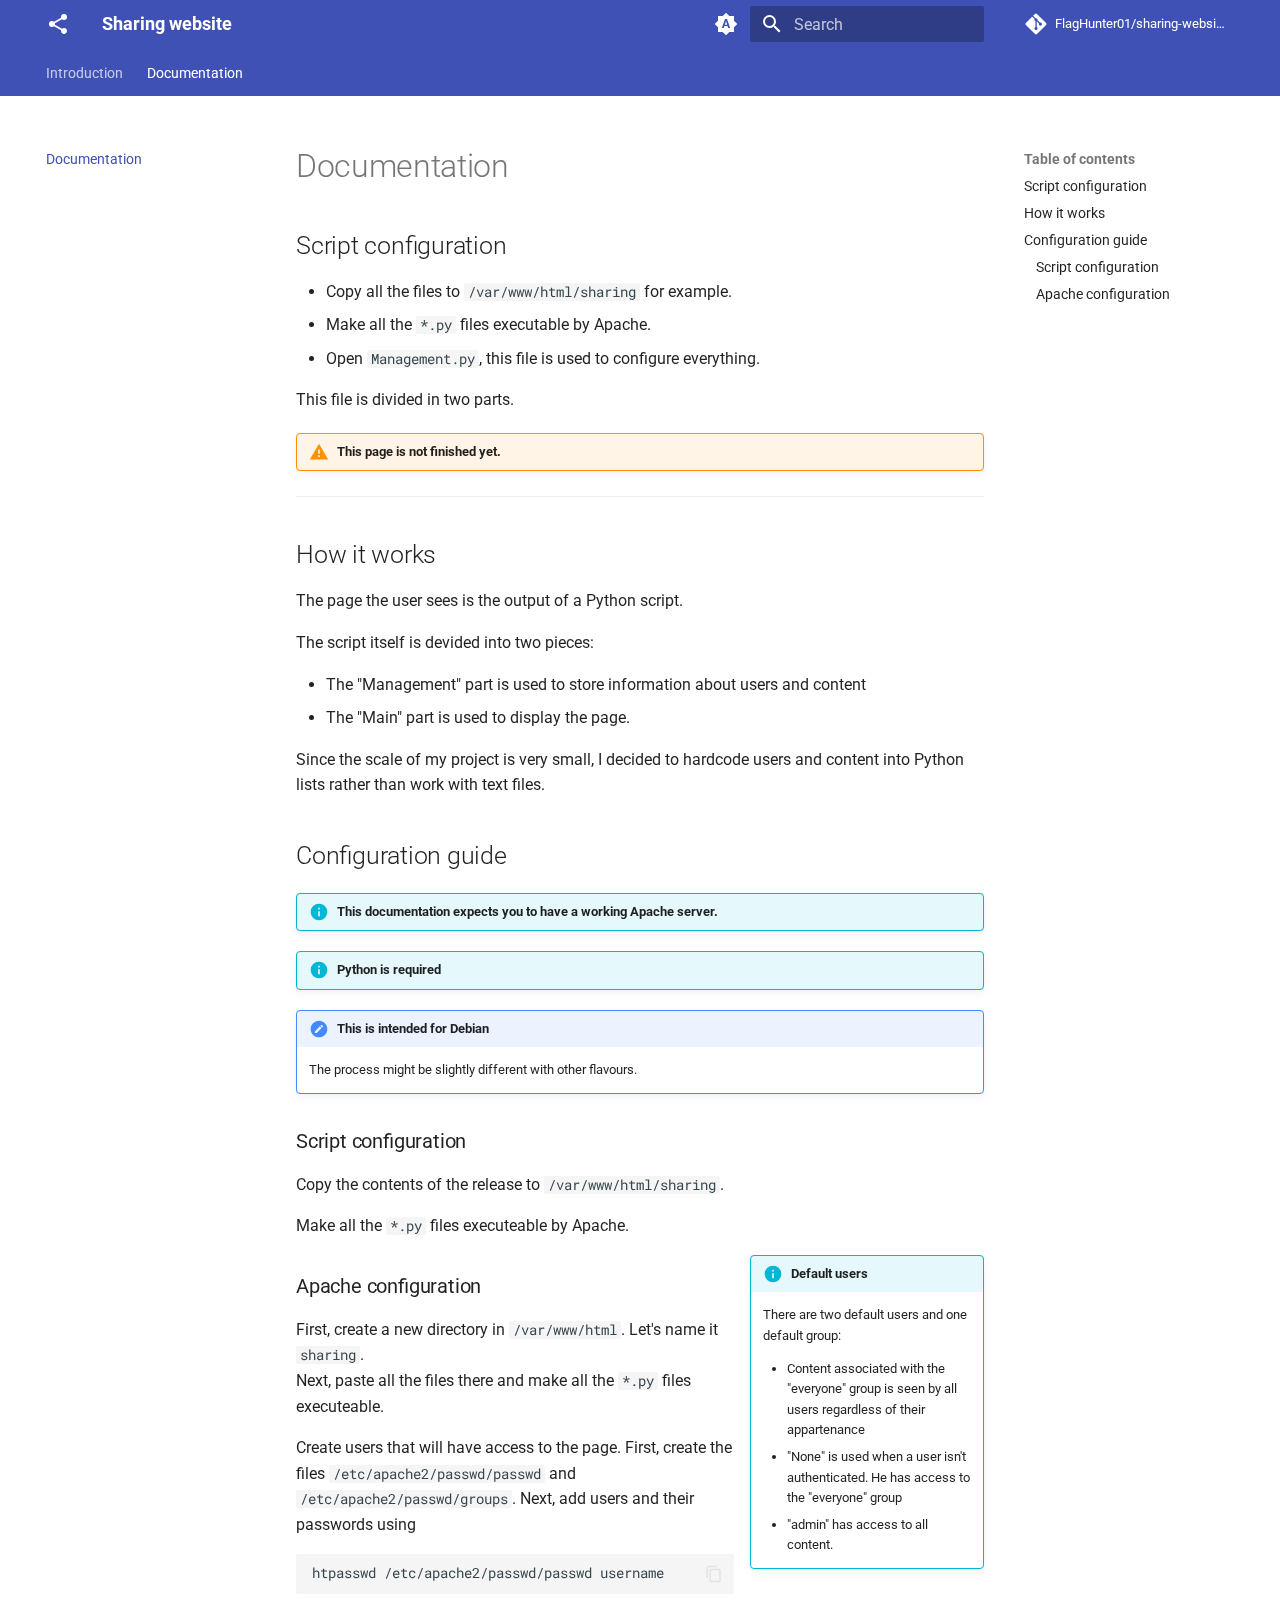
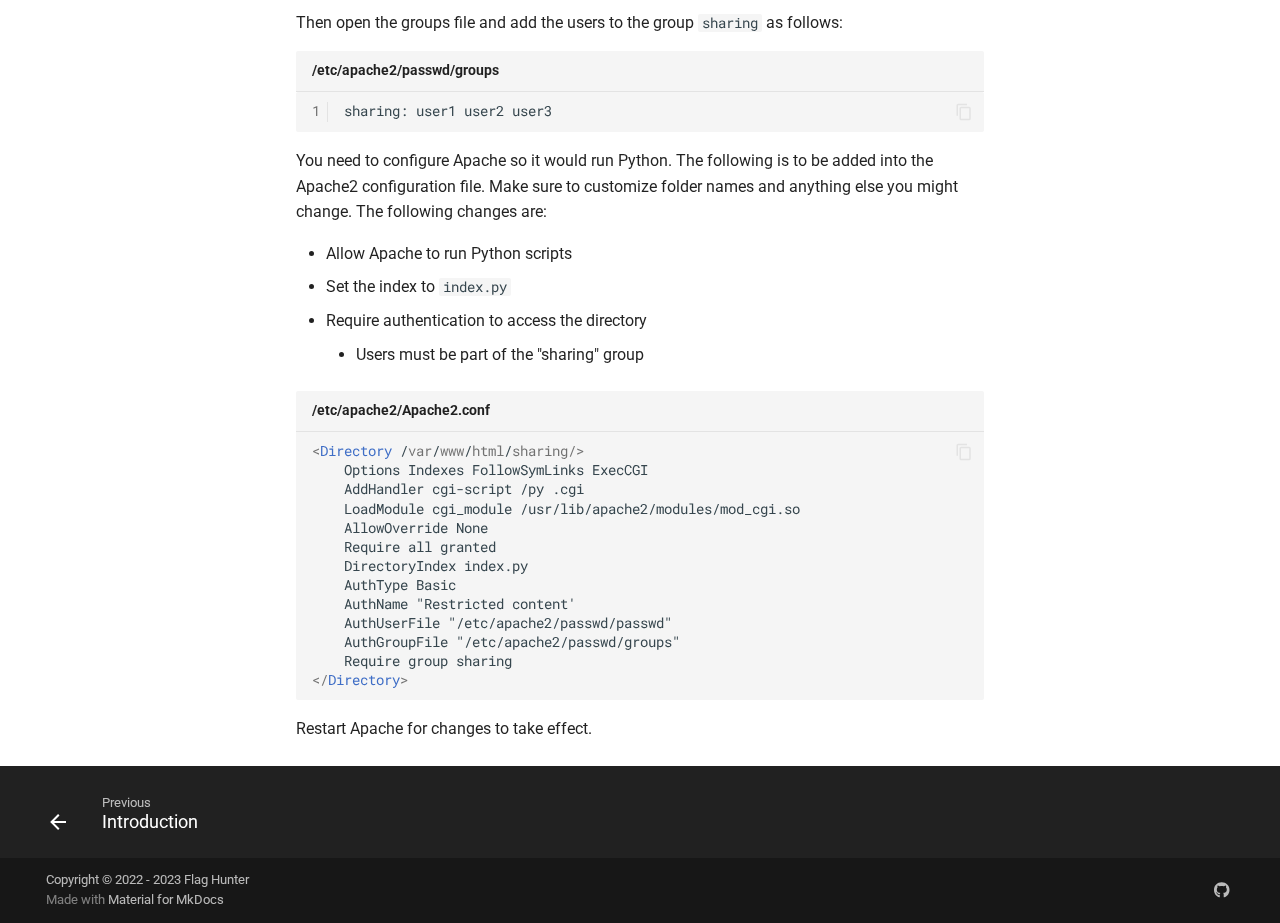
==== doc/index.html @ 3d54a123 "Deployed e9560ef with MkDocs version: 1.5.3" ====
<!doctype html>
<html lang="en" class="no-js">
  <head>
    
      <meta charset="utf-8">
      <meta name="viewport" content="width=device-width,initial-scale=1">
      
        <meta name="description" content="Documentation of the configuration process">
      
      
        <meta name="author" content="Flag Hunter">
      
      
        <link rel="canonical" href="https://flaghunter01.github.io/sharing-website/doc/">
      
      
        <link rel="prev" href="..">
      
      
      
      <link rel="icon" href="../assets/images/favicon.png">
      <meta name="generator" content="mkdocs-1.5.3, mkdocs-material-9.4.8">
    
    
      
        <title>Documentation - Sharing website</title>
      
    
    
      <link rel="stylesheet" href="../assets/stylesheets/main.4b4a2bd9.min.css">
      
        
        <link rel="stylesheet" href="../assets/stylesheets/palette.356b1318.min.css">
      
      


    
    
      
    
    
      
        
        
        <link rel="preconnect" href="https://fonts.gstatic.com" crossorigin>
        <link rel="stylesheet" href="https://fonts.googleapis.com/css?family=Roboto:300,300i,400,400i,700,700i%7CRoboto+Mono:400,400i,700,700i&display=fallback">
        <style>:root{--md-text-font:"Roboto";--md-code-font:"Roboto Mono"}</style>
      
    
    
    <script>__md_scope=new URL("..",location),__md_hash=e=>[...e].reduce((e,_)=>(e<<5)-e+_.charCodeAt(0),0),__md_get=(e,_=localStorage,t=__md_scope)=>JSON.parse(_.getItem(t.pathname+"."+e)),__md_set=(e,_,t=localStorage,a=__md_scope)=>{try{t.setItem(a.pathname+"."+e,JSON.stringify(_))}catch(e){}}</script>
    
      

    
    
    
  </head>
  
  
    
    
      
    
    
    
    
    <body dir="ltr" data-md-color-scheme="default" data-md-color-primary="indigo" data-md-color-accent="indigo">
  
    
    
      <script>var palette=__md_get("__palette");if(palette&&"object"==typeof palette.color)for(var key of Object.keys(palette.color))document.body.setAttribute("data-md-color-"+key,palette.color[key])</script>
    
    <input class="md-toggle" data-md-toggle="drawer" type="checkbox" id="__drawer" autocomplete="off">
    <input class="md-toggle" data-md-toggle="search" type="checkbox" id="__search" autocomplete="off">
    <label class="md-overlay" for="__drawer"></label>
    <div data-md-component="skip">
      
        
        <a href="#script-configuration" class="md-skip">
          Skip to content
        </a>
      
    </div>
    <div data-md-component="announce">
      
    </div>
    
    
      

<header class="md-header" data-md-component="header">
  <nav class="md-header__inner md-grid" aria-label="Header">
    <a href=".." title="Sharing website" class="md-header__button md-logo" aria-label="Sharing website" data-md-component="logo">
      
  
  <svg xmlns="http://www.w3.org/2000/svg" viewBox="0 0 24 24"><path d="M18 16.08c-.76 0-1.44.3-1.96.77L8.91 12.7c.05-.23.09-.46.09-.7 0-.24-.04-.47-.09-.7l7.05-4.11c.54.5 1.25.81 2.04.81a3 3 0 0 0 3-3 3 3 0 0 0-3-3 3 3 0 0 0-3 3c0 .24.04.47.09.7L8.04 9.81C7.5 9.31 6.79 9 6 9a3 3 0 0 0-3 3 3 3 0 0 0 3 3c.79 0 1.5-.31 2.04-.81l7.12 4.15c-.05.21-.08.43-.08.66 0 1.61 1.31 2.91 2.92 2.91 1.61 0 2.92-1.3 2.92-2.91A2.92 2.92 0 0 0 18 16.08Z"/></svg>

    </a>
    <label class="md-header__button md-icon" for="__drawer">
      
      <svg xmlns="http://www.w3.org/2000/svg" viewBox="0 0 24 24"><path d="M3 6h18v2H3V6m0 5h18v2H3v-2m0 5h18v2H3v-2Z"/></svg>
    </label>
    <div class="md-header__title" data-md-component="header-title">
      <div class="md-header__ellipsis">
        <div class="md-header__topic">
          <span class="md-ellipsis">
            Sharing website
          </span>
        </div>
        <div class="md-header__topic" data-md-component="header-topic">
          <span class="md-ellipsis">
            
              Documentation
            
          </span>
        </div>
      </div>
    </div>
    
      
        <form class="md-header__option" data-md-component="palette">
  
    
    
    
    <input class="md-option" data-md-color-media="(prefers-color-scheme)" data-md-color-scheme="default" data-md-color-primary="indigo" data-md-color-accent="indigo"  aria-label="Switch to light mode"  type="radio" name="__palette" id="__palette_1">
    
      <label class="md-header__button md-icon" title="Switch to light mode" for="__palette_3" hidden>
        <svg xmlns="http://www.w3.org/2000/svg" viewBox="0 0 24 24"><path d="m14.3 16-.7-2h-3.2l-.7 2H7.8L11 7h2l3.2 9h-1.9M20 8.69V4h-4.69L12 .69 8.69 4H4v4.69L.69 12 4 15.31V20h4.69L12 23.31 15.31 20H20v-4.69L23.31 12 20 8.69m-9.15 3.96h2.3L12 9l-1.15 3.65Z"/></svg>
      </label>
    
  
    
    
    
    <input class="md-option" data-md-color-media="(prefers-color-scheme: light)" data-md-color-scheme="default" data-md-color-primary="deep-purple" data-md-color-accent="red"  aria-label="Switch to dark mode"  type="radio" name="__palette" id="__palette_2">
    
      <label class="md-header__button md-icon" title="Switch to dark mode" for="__palette_1" hidden>
        <svg xmlns="http://www.w3.org/2000/svg" viewBox="0 0 24 24"><path d="M12 8a4 4 0 0 0-4 4 4 4 0 0 0 4 4 4 4 0 0 0 4-4 4 4 0 0 0-4-4m0 10a6 6 0 0 1-6-6 6 6 0 0 1 6-6 6 6 0 0 1 6 6 6 6 0 0 1-6 6m8-9.31V4h-4.69L12 .69 8.69 4H4v4.69L.69 12 4 15.31V20h4.69L12 23.31 15.31 20H20v-4.69L23.31 12 20 8.69Z"/></svg>
      </label>
    
  
    
    
    
    <input class="md-option" data-md-color-media="(prefers-color-scheme: dark)" data-md-color-scheme="slate" data-md-color-primary="teal" data-md-color-accent="amber"  aria-label="Switch to system preference"  type="radio" name="__palette" id="__palette_3">
    
      <label class="md-header__button md-icon" title="Switch to system preference" for="__palette_2" hidden>
        <svg xmlns="http://www.w3.org/2000/svg" viewBox="0 0 24 24"><path d="M12 18c-.89 0-1.74-.2-2.5-.55C11.56 16.5 13 14.42 13 12c0-2.42-1.44-4.5-3.5-5.45C10.26 6.2 11.11 6 12 6a6 6 0 0 1 6 6 6 6 0 0 1-6 6m8-9.31V4h-4.69L12 .69 8.69 4H4v4.69L.69 12 4 15.31V20h4.69L12 23.31 15.31 20H20v-4.69L23.31 12 20 8.69Z"/></svg>
      </label>
    
  
</form>
      
    
    
    
      <label class="md-header__button md-icon" for="__search">
        
        <svg xmlns="http://www.w3.org/2000/svg" viewBox="0 0 24 24"><path d="M9.5 3A6.5 6.5 0 0 1 16 9.5c0 1.61-.59 3.09-1.56 4.23l.27.27h.79l5 5-1.5 1.5-5-5v-.79l-.27-.27A6.516 6.516 0 0 1 9.5 16 6.5 6.5 0 0 1 3 9.5 6.5 6.5 0 0 1 9.5 3m0 2C7 5 5 7 5 9.5S7 14 9.5 14 14 12 14 9.5 12 5 9.5 5Z"/></svg>
      </label>
      <div class="md-search" data-md-component="search" role="dialog">
  <label class="md-search__overlay" for="__search"></label>
  <div class="md-search__inner" role="search">
    <form class="md-search__form" name="search">
      <input type="text" class="md-search__input" name="query" aria-label="Search" placeholder="Search" autocapitalize="off" autocorrect="off" autocomplete="off" spellcheck="false" data-md-component="search-query" required>
      <label class="md-search__icon md-icon" for="__search">
        
        <svg xmlns="http://www.w3.org/2000/svg" viewBox="0 0 24 24"><path d="M9.5 3A6.5 6.5 0 0 1 16 9.5c0 1.61-.59 3.09-1.56 4.23l.27.27h.79l5 5-1.5 1.5-5-5v-.79l-.27-.27A6.516 6.516 0 0 1 9.5 16 6.5 6.5 0 0 1 3 9.5 6.5 6.5 0 0 1 9.5 3m0 2C7 5 5 7 5 9.5S7 14 9.5 14 14 12 14 9.5 12 5 9.5 5Z"/></svg>
        
        <svg xmlns="http://www.w3.org/2000/svg" viewBox="0 0 24 24"><path d="M20 11v2H8l5.5 5.5-1.42 1.42L4.16 12l7.92-7.92L13.5 5.5 8 11h12Z"/></svg>
      </label>
      <nav class="md-search__options" aria-label="Search">
        
        <button type="reset" class="md-search__icon md-icon" title="Clear" aria-label="Clear" tabindex="-1">
          
          <svg xmlns="http://www.w3.org/2000/svg" viewBox="0 0 24 24"><path d="M19 6.41 17.59 5 12 10.59 6.41 5 5 6.41 10.59 12 5 17.59 6.41 19 12 13.41 17.59 19 19 17.59 13.41 12 19 6.41Z"/></svg>
        </button>
      </nav>
      
        <div class="md-search__suggest" data-md-component="search-suggest"></div>
      
    </form>
    <div class="md-search__output">
      <div class="md-search__scrollwrap" data-md-scrollfix>
        <div class="md-search-result" data-md-component="search-result">
          <div class="md-search-result__meta">
            Initializing search
          </div>
          <ol class="md-search-result__list" role="presentation"></ol>
        </div>
      </div>
    </div>
  </div>
</div>
    
    
      <div class="md-header__source">
        <a href="https://github.com/FlagHunter01/sharing-website" title="Go to repository" class="md-source" data-md-component="source">
  <div class="md-source__icon md-icon">
    
    <svg xmlns="http://www.w3.org/2000/svg" viewBox="0 0 448 512"><!--! Font Awesome Free 6.4.2 by @fontawesome - https://fontawesome.com License - https://fontawesome.com/license/free (Icons: CC BY 4.0, Fonts: SIL OFL 1.1, Code: MIT License) Copyright 2023 Fonticons, Inc.--><path d="M439.55 236.05 244 40.45a28.87 28.87 0 0 0-40.81 0l-40.66 40.63 51.52 51.52c27.06-9.14 52.68 16.77 43.39 43.68l49.66 49.66c34.23-11.8 61.18 31 35.47 56.69-26.49 26.49-70.21-2.87-56-37.34L240.22 199v121.85c25.3 12.54 22.26 41.85 9.08 55a34.34 34.34 0 0 1-48.55 0c-17.57-17.6-11.07-46.91 11.25-56v-123c-20.8-8.51-24.6-30.74-18.64-45L142.57 101 8.45 235.14a28.86 28.86 0 0 0 0 40.81l195.61 195.6a28.86 28.86 0 0 0 40.8 0l194.69-194.69a28.86 28.86 0 0 0 0-40.81z"/></svg>
  </div>
  <div class="md-source__repository">
    FlagHunter01/sharing-website
  </div>
</a>
      </div>
    
  </nav>
  
</header>
    
    <div class="md-container" data-md-component="container">
      
      
        
          
            
<nav class="md-tabs" aria-label="Tabs" data-md-component="tabs">
  <div class="md-grid">
    <ul class="md-tabs__list">
      
        
  
  
  
    <li class="md-tabs__item">
      <a href=".." class="md-tabs__link">
        
  
    
  
  Introduction

      </a>
    </li>
  

      
        
  
  
    
  
  
    <li class="md-tabs__item md-tabs__item--active">
      <a href="./" class="md-tabs__link">
        
  
    
  
  Documentation

      </a>
    </li>
  

      
    </ul>
  </div>
</nav>
          
        
      
      <main class="md-main" data-md-component="main">
        <div class="md-main__inner md-grid">
          
            
              
              <div class="md-sidebar md-sidebar--primary" data-md-component="sidebar" data-md-type="navigation" >
                <div class="md-sidebar__scrollwrap">
                  <div class="md-sidebar__inner">
                    


  


<nav class="md-nav md-nav--primary md-nav--lifted" aria-label="Navigation" data-md-level="0">
  <label class="md-nav__title" for="__drawer">
    <a href=".." title="Sharing website" class="md-nav__button md-logo" aria-label="Sharing website" data-md-component="logo">
      
  
  <svg xmlns="http://www.w3.org/2000/svg" viewBox="0 0 24 24"><path d="M18 16.08c-.76 0-1.44.3-1.96.77L8.91 12.7c.05-.23.09-.46.09-.7 0-.24-.04-.47-.09-.7l7.05-4.11c.54.5 1.25.81 2.04.81a3 3 0 0 0 3-3 3 3 0 0 0-3-3 3 3 0 0 0-3 3c0 .24.04.47.09.7L8.04 9.81C7.5 9.31 6.79 9 6 9a3 3 0 0 0-3 3 3 3 0 0 0 3 3c.79 0 1.5-.31 2.04-.81l7.12 4.15c-.05.21-.08.43-.08.66 0 1.61 1.31 2.91 2.92 2.91 1.61 0 2.92-1.3 2.92-2.91A2.92 2.92 0 0 0 18 16.08Z"/></svg>

    </a>
    Sharing website
  </label>
  
    <div class="md-nav__source">
      <a href="https://github.com/FlagHunter01/sharing-website" title="Go to repository" class="md-source" data-md-component="source">
  <div class="md-source__icon md-icon">
    
    <svg xmlns="http://www.w3.org/2000/svg" viewBox="0 0 448 512"><!--! Font Awesome Free 6.4.2 by @fontawesome - https://fontawesome.com License - https://fontawesome.com/license/free (Icons: CC BY 4.0, Fonts: SIL OFL 1.1, Code: MIT License) Copyright 2023 Fonticons, Inc.--><path d="M439.55 236.05 244 40.45a28.87 28.87 0 0 0-40.81 0l-40.66 40.63 51.52 51.52c27.06-9.14 52.68 16.77 43.39 43.68l49.66 49.66c34.23-11.8 61.18 31 35.47 56.69-26.49 26.49-70.21-2.87-56-37.34L240.22 199v121.85c25.3 12.54 22.26 41.85 9.08 55a34.34 34.34 0 0 1-48.55 0c-17.57-17.6-11.07-46.91 11.25-56v-123c-20.8-8.51-24.6-30.74-18.64-45L142.57 101 8.45 235.14a28.86 28.86 0 0 0 0 40.81l195.61 195.6a28.86 28.86 0 0 0 40.8 0l194.69-194.69a28.86 28.86 0 0 0 0-40.81z"/></svg>
  </div>
  <div class="md-source__repository">
    FlagHunter01/sharing-website
  </div>
</a>
    </div>
  
  <ul class="md-nav__list" data-md-scrollfix>
    
      
      
  
  
  
    <li class="md-nav__item">
      <a href=".." class="md-nav__link">
        
  
  <span class="md-ellipsis">
    Introduction
  </span>
  

      </a>
    </li>
  

    
      
      
  
  
    
  
  
    <li class="md-nav__item md-nav__item--active">
      
      <input class="md-nav__toggle md-toggle" type="checkbox" id="__toc">
      
      
      
        <label class="md-nav__link md-nav__link--active" for="__toc">
          
  
  <span class="md-ellipsis">
    Documentation
  </span>
  

          <span class="md-nav__icon md-icon"></span>
        </label>
      
      <a href="./" class="md-nav__link md-nav__link--active">
        
  
  <span class="md-ellipsis">
    Documentation
  </span>
  

      </a>
      
        

<nav class="md-nav md-nav--secondary" aria-label="Table of contents">
  
  
  
  
    <label class="md-nav__title" for="__toc">
      <span class="md-nav__icon md-icon"></span>
      Table of contents
    </label>
    <ul class="md-nav__list" data-md-component="toc" data-md-scrollfix>
      
        <li class="md-nav__item">
  <a href="#script-configuration" class="md-nav__link">
    Script configuration
  </a>
  
</li>
      
        <li class="md-nav__item">
  <a href="#how-it-works" class="md-nav__link">
    How it works
  </a>
  
</li>
      
        <li class="md-nav__item">
  <a href="#configuration-guide" class="md-nav__link">
    Configuration guide
  </a>
  
    <nav class="md-nav" aria-label="Configuration guide">
      <ul class="md-nav__list">
        
          <li class="md-nav__item">
  <a href="#script-configuration_1" class="md-nav__link">
    Script configuration
  </a>
  
</li>
        
          <li class="md-nav__item">
  <a href="#apache-configuration" class="md-nav__link">
    Apache configuration
  </a>
  
</li>
        
      </ul>
    </nav>
  
</li>
      
    </ul>
  
</nav>
      
    </li>
  

    
  </ul>
</nav>
                  </div>
                </div>
              </div>
            
            
              
              <div class="md-sidebar md-sidebar--secondary" data-md-component="sidebar" data-md-type="toc" >
                <div class="md-sidebar__scrollwrap">
                  <div class="md-sidebar__inner">
                    

<nav class="md-nav md-nav--secondary" aria-label="Table of contents">
  
  
  
  
    <label class="md-nav__title" for="__toc">
      <span class="md-nav__icon md-icon"></span>
      Table of contents
    </label>
    <ul class="md-nav__list" data-md-component="toc" data-md-scrollfix>
      
        <li class="md-nav__item">
  <a href="#script-configuration" class="md-nav__link">
    Script configuration
  </a>
  
</li>
      
        <li class="md-nav__item">
  <a href="#how-it-works" class="md-nav__link">
    How it works
  </a>
  
</li>
      
        <li class="md-nav__item">
  <a href="#configuration-guide" class="md-nav__link">
    Configuration guide
  </a>
  
    <nav class="md-nav" aria-label="Configuration guide">
      <ul class="md-nav__list">
        
          <li class="md-nav__item">
  <a href="#script-configuration_1" class="md-nav__link">
    Script configuration
  </a>
  
</li>
        
          <li class="md-nav__item">
  <a href="#apache-configuration" class="md-nav__link">
    Apache configuration
  </a>
  
</li>
        
      </ul>
    </nav>
  
</li>
      
    </ul>
  
</nav>
                  </div>
                </div>
              </div>
            
          
          
            <div class="md-content" data-md-component="content">
              <article class="md-content__inner md-typeset">
                
                  

  
  


  <h1>Documentation</h1>

<h2 id="script-configuration">Script configuration<a class="headerlink" href="#script-configuration" title="Permanent link">⚓︎</a></h2>
<ul>
<li>Copy all the files to <code>/var/www/html/sharing</code> for example. </li>
<li>Make all the <code>*.py</code> files executable by Apache.</li>
<li>Open <code>Management.py</code>, this file is used to configure everything. </li>
</ul>
<p>This file is divided in two parts. </p>
<div class="admonition warning">
<p class="admonition-title">This page is not finished yet.</p>
</div>
<hr>

<h2 id="how-it-works">How it works<a class="headerlink" href="#how-it-works" title="Permanent link">⚓︎</a></h2>
<p>The page the user sees is the output of a Python script.</p>
<p>The script itself is devided into two pieces:</p>
<ul>
<li>The "Management" part is used to store information about users and content</li>
<li>The "Main" part is used to display the page.</li>
</ul>
<p>Since the scale of my project is very small, I decided to hardcode users and content into Python lists rather than work with text files.</p>
<h2 id="configuration-guide">Configuration guide<a class="headerlink" href="#configuration-guide" title="Permanent link">⚓︎</a></h2>
<div class="admonition info">
<p class="admonition-title">This documentation expects you to have a working Apache server.</p>
</div>
<div class="admonition info">
<p class="admonition-title">Python is required</p>
</div>
<div class="admonition note">
<p class="admonition-title">This is intended for Debian</p>
<p>The process might be slightly different with other flavours.</p>
</div>
<h3 id="script-configuration_1">Script configuration<a class="headerlink" href="#script-configuration_1" title="Permanent link">⚓︎</a></h3>
<p>Copy the contents of the release to <code>/var/www/html/sharing</code>.</p>
<p>Make all the <code>*.py</code> files executeable by Apache.</p>
<div class="admonition info inline end">
<p class="admonition-title">Default users</p>
<p>There are two default users and one default group:</p>
<ul>
<li>Content associated with the "everyone" group is seen by all users regardless of their appartenance</li>
<li>"None" is used when a user isn't authenticated. He has access to the "everyone" group</li>
<li>"admin" has access to all content.</li>
</ul>
</div>
<h3 id="apache-configuration">Apache configuration<a class="headerlink" href="#apache-configuration" title="Permanent link">⚓︎</a></h3>
<p>First, create a new directory in <code>/var/www/html</code>. Let's name it <code>sharing</code>.<br>
Next, paste all the files there and make all the <code>*.py</code> files executeable.</p>
<p>Create users that will have access to the page.
First, create the files <code>/etc/apache2/passwd/passwd</code> and <code>/etc/apache2/passwd/groups</code>.
Next, add users and their passwords using</p>
<div class="highlight"><pre><span></span><code><a id="__codelineno-0-1" name="__codelineno-0-1" href="#__codelineno-0-1"></a>htpasswd /etc/apache2/passwd/passwd username
</code></pre></div>
<p>Then open the groups file and add the users to the group <code>sharing</code> as follows:</p>
<div class="highlight"><table class="highlighttable"><tr><th colspan="2" class="filename"><span class="filename">/etc/apache2/passwd/groups</span></th></tr><tr><td class="linenos"><div class="linenodiv"><pre><span></span><span class="normal"><a href="#__codelineno-1-1">1</a></span></pre></div></td><td class="code"><div><pre><span></span><code><a id="__codelineno-1-1" name="__codelineno-1-1"></a>sharing: user1 user2 user3
</code></pre></div></td></tr></table></div>
<p>You need to configure Apache so it would run Python.
The following is to be added into the Apache2 configuration file.
Make sure to customize folder names and anything else you might change.
The following changes are:</p>
<ul>
<li>Allow Apache to run Python scripts</li>
<li>Set the index to <code>index.py</code></li>
<li>Require authentication to access the directory<ul>
<li>Users must be part of the "sharing" group</li>
</ul>
</li>
</ul>
<div class="highlight"><span class="filename">/etc/apache2/Apache2.conf</span><pre><span></span><code><a id="__codelineno-2-1" name="__codelineno-2-1" href="#__codelineno-2-1"></a><span class="p">&lt;</span><span class="nt">Directory</span> <span class="err">/</span><span class="na">var</span><span class="err">/</span><span class="na">www</span><span class="err">/</span><span class="na">html</span><span class="err">/</span><span class="na">sharing</span><span class="p">/&gt;</span>
<a id="__codelineno-2-2" name="__codelineno-2-2" href="#__codelineno-2-2"></a>    Options Indexes FollowSymLinks ExecCGI
<a id="__codelineno-2-3" name="__codelineno-2-3" href="#__codelineno-2-3"></a>    AddHandler cgi-script /py .cgi
<a id="__codelineno-2-4" name="__codelineno-2-4" href="#__codelineno-2-4"></a>    LoadModule cgi_module /usr/lib/apache2/modules/mod_cgi.so
<a id="__codelineno-2-5" name="__codelineno-2-5" href="#__codelineno-2-5"></a>    AllowOverride None
<a id="__codelineno-2-6" name="__codelineno-2-6" href="#__codelineno-2-6"></a>    Require all granted
<a id="__codelineno-2-7" name="__codelineno-2-7" href="#__codelineno-2-7"></a>    DirectoryIndex index.py
<a id="__codelineno-2-8" name="__codelineno-2-8" href="#__codelineno-2-8"></a>    AuthType Basic
<a id="__codelineno-2-9" name="__codelineno-2-9" href="#__codelineno-2-9"></a>    AuthName &quot;Restricted content&#39;
<a id="__codelineno-2-10" name="__codelineno-2-10" href="#__codelineno-2-10"></a>    AuthUserFile &quot;/etc/apache2/passwd/passwd&quot;
<a id="__codelineno-2-11" name="__codelineno-2-11" href="#__codelineno-2-11"></a>    AuthGroupFile &quot;/etc/apache2/passwd/groups&quot;
<a id="__codelineno-2-12" name="__codelineno-2-12" href="#__codelineno-2-12"></a>    Require group sharing
<a id="__codelineno-2-13" name="__codelineno-2-13" href="#__codelineno-2-13"></a><span class="p">&lt;/</span><span class="nt">Directory</span><span class="p">&gt;</span>
</code></pre></div>
<p>Restart Apache for changes to take effect. </p>





                
              </article>
            </div>
          
          
  <script>var tabs=__md_get("__tabs");if(Array.isArray(tabs))e:for(var set of document.querySelectorAll(".tabbed-set")){var tab,labels=set.querySelector(".tabbed-labels");for(tab of tabs)for(var label of labels.getElementsByTagName("label"))if(label.innerText.trim()===tab){var input=document.getElementById(label.htmlFor);input.checked=!0;continue e}}</script>

        </div>
        
          <button type="button" class="md-top md-icon" data-md-component="top" hidden>
  
  <svg xmlns="http://www.w3.org/2000/svg" viewBox="0 0 24 24"><path d="M13 20h-2V8l-5.5 5.5-1.42-1.42L12 4.16l7.92 7.92-1.42 1.42L13 8v12Z"/></svg>
  Back to top
</button>
        
      </main>
      
        <footer class="md-footer">
  
    
      
      <nav class="md-footer__inner md-grid" aria-label="Footer" >
        
          
          <a href=".." class="md-footer__link md-footer__link--prev" aria-label="Previous: Introduction">
            <div class="md-footer__button md-icon">
              
              <svg xmlns="http://www.w3.org/2000/svg" viewBox="0 0 24 24"><path d="M20 11v2H8l5.5 5.5-1.42 1.42L4.16 12l7.92-7.92L13.5 5.5 8 11h12Z"/></svg>
            </div>
            <div class="md-footer__title">
              <span class="md-footer__direction">
                Previous
              </span>
              <div class="md-ellipsis">
                Introduction
              </div>
            </div>
          </a>
        
        
      </nav>
    
  
  <div class="md-footer-meta md-typeset">
    <div class="md-footer-meta__inner md-grid">
      <div class="md-copyright">
  
    <div class="md-copyright__highlight">
      Copyright &copy; 2022 - 2023 Flag Hunter
    </div>
  
  
    Made with
    <a href="https://squidfunk.github.io/mkdocs-material/" target="_blank" rel="noopener">
      Material for MkDocs
    </a>
  
</div>
      
        <div class="md-social">
  
    
    
    
    
      
      
    
    <a href="https://github.com/flaghunter01/" target="_blank" rel="noopener" title="github.com" class="md-social__link">
      <svg xmlns="http://www.w3.org/2000/svg" viewBox="0 0 496 512"><!--! Font Awesome Free 6.4.2 by @fontawesome - https://fontawesome.com License - https://fontawesome.com/license/free (Icons: CC BY 4.0, Fonts: SIL OFL 1.1, Code: MIT License) Copyright 2023 Fonticons, Inc.--><path d="M165.9 397.4c0 2-2.3 3.6-5.2 3.6-3.3.3-5.6-1.3-5.6-3.6 0-2 2.3-3.6 5.2-3.6 3-.3 5.6 1.3 5.6 3.6zm-31.1-4.5c-.7 2 1.3 4.3 4.3 4.9 2.6 1 5.6 0 6.2-2s-1.3-4.3-4.3-5.2c-2.6-.7-5.5.3-6.2 2.3zm44.2-1.7c-2.9.7-4.9 2.6-4.6 4.9.3 2 2.9 3.3 5.9 2.6 2.9-.7 4.9-2.6 4.6-4.6-.3-1.9-3-3.2-5.9-2.9zM244.8 8C106.1 8 0 113.3 0 252c0 110.9 69.8 205.8 169.5 239.2 12.8 2.3 17.3-5.6 17.3-12.1 0-6.2-.3-40.4-.3-61.4 0 0-70 15-84.7-29.8 0 0-11.4-29.1-27.8-36.6 0 0-22.9-15.7 1.6-15.4 0 0 24.9 2 38.6 25.8 21.9 38.6 58.6 27.5 72.9 20.9 2.3-16 8.8-27.1 16-33.7-55.9-6.2-112.3-14.3-112.3-110.5 0-27.5 7.6-41.3 23.6-58.9-2.6-6.5-11.1-33.3 2.6-67.9 20.9-6.5 69 27 69 27 20-5.6 41.5-8.5 62.8-8.5s42.8 2.9 62.8 8.5c0 0 48.1-33.6 69-27 13.7 34.7 5.2 61.4 2.6 67.9 16 17.7 25.8 31.5 25.8 58.9 0 96.5-58.9 104.2-114.8 110.5 9.2 7.9 17 22.9 17 46.4 0 33.7-.3 75.4-.3 83.6 0 6.5 4.6 14.4 17.3 12.1C428.2 457.8 496 362.9 496 252 496 113.3 383.5 8 244.8 8zM97.2 352.9c-1.3 1-1 3.3.7 5.2 1.6 1.6 3.9 2.3 5.2 1 1.3-1 1-3.3-.7-5.2-1.6-1.6-3.9-2.3-5.2-1zm-10.8-8.1c-.7 1.3.3 2.9 2.3 3.9 1.6 1 3.6.7 4.3-.7.7-1.3-.3-2.9-2.3-3.9-2-.6-3.6-.3-4.3.7zm32.4 35.6c-1.6 1.3-1 4.3 1.3 6.2 2.3 2.3 5.2 2.6 6.5 1 1.3-1.3.7-4.3-1.3-6.2-2.2-2.3-5.2-2.6-6.5-1zm-11.4-14.7c-1.6 1-1.6 3.6 0 5.9 1.6 2.3 4.3 3.3 5.6 2.3 1.6-1.3 1.6-3.9 0-6.2-1.4-2.3-4-3.3-5.6-2z"/></svg>
    </a>
  
</div>
      
    </div>
  </div>
</footer>
      
    </div>
    <div class="md-dialog" data-md-component="dialog">
      <div class="md-dialog__inner md-typeset"></div>
    </div>
    
    
    <script id="__config" type="application/json">{"base": "..", "features": ["content.code.copy", "navigation.footer", "navigation.instant", "navigation.tracking", "navigation.tabs", "navigation.sections", "navigation.expand", "navigation.path", "navigation.indexes", "toc.follow", "navigation.top", "search.suggest", "search.highlight", "content.tabs.link", "content.tooltips"], "search": "../assets/javascripts/workers/search.f886a092.min.js", "translations": {"clipboard.copied": "Copied to clipboard", "clipboard.copy": "Copy to clipboard", "search.result.more.one": "1 more on this page", "search.result.more.other": "# more on this page", "search.result.none": "No matching documents", "search.result.one": "1 matching document", "search.result.other": "# matching documents", "search.result.placeholder": "Type to start searching", "search.result.term.missing": "Missing", "select.version": "Select version"}}</script>
    
    
      <script src="../assets/javascripts/bundle.81fa17fe.min.js"></script>
      
    
  </body>
</html>
---- assets/stylesheets/main.4b4a2bd9.min.css ----
@charset "UTF-8";html{-webkit-text-size-adjust:none;-moz-text-size-adjust:none;text-size-adjust:none;box-sizing:border-box}*,:after,:before{box-sizing:inherit}@media (prefers-reduced-motion){*,:after,:before{transition:none!important}}body{margin:0}a,button,input,label{-webkit-tap-highlight-color:transparent}a{color:inherit;text-decoration:none}hr{border:0;box-sizing:initial;display:block;height:.05rem;overflow:visible;padding:0}small{font-size:80%}sub,sup{line-height:1em}img{border-style:none}table{border-collapse:initial;border-spacing:0}td,th{font-weight:400;vertical-align:top}button{background:#0000;border:0;font-family:inherit;font-size:inherit;margin:0;padding:0}input{border:0;outline:none}:root{--md-primary-fg-color:#4051b5;--md-primary-fg-color--light:#5d6cc0;--md-primary-fg-color--dark:#303fa1;--md-primary-bg-color:#fff;--md-primary-bg-color--light:#ffffffb3;--md-accent-fg-color:#526cfe;--md-accent-fg-color--transparent:#526cfe1a;--md-accent-bg-color:#fff;--md-accent-bg-color--light:#ffffffb3}[data-md-color-scheme=default]{color-scheme:light}[data-md-color-scheme=default] img[src$="#gh-dark-mode-only"],[data-md-color-scheme=default] img[src$="#only-dark"]{display:none}:root,[data-md-color-scheme=default]{--md-hue:225deg;--md-default-fg-color:#000000de;--md-default-fg-color--light:#0000008a;--md-default-fg-color--lighter:#00000052;--md-default-fg-color--lightest:#00000012;--md-default-bg-color:#fff;--md-default-bg-color--light:#ffffffb3;--md-default-bg-color--lighter:#ffffff4d;--md-default-bg-color--lightest:#ffffff1f;--md-code-fg-color:#36464e;--md-code-bg-color:#f5f5f5;--md-code-hl-color:#4287ff;--md-code-hl-color--light:#4287ff1a;--md-code-hl-number-color:#d52a2a;--md-code-hl-special-color:#db1457;--md-code-hl-function-color:#a846b9;--md-code-hl-constant-color:#6e59d9;--md-code-hl-keyword-color:#3f6ec6;--md-code-hl-string-color:#1c7d4d;--md-code-hl-name-color:var(--md-code-fg-color);--md-code-hl-operator-color:var(--md-default-fg-color--light);--md-code-hl-punctuation-color:var(--md-default-fg-color--light);--md-code-hl-comment-color:var(--md-default-fg-color--light);--md-code-hl-generic-color:var(--md-default-fg-color--light);--md-code-hl-variable-color:var(--md-default-fg-color--light);--md-typeset-color:var(--md-default-fg-color);--md-typeset-a-color:var(--md-primary-fg-color);--md-typeset-del-color:#f5503d26;--md-typeset-ins-color:#0bd57026;--md-typeset-kbd-color:#fafafa;--md-typeset-kbd-accent-color:#fff;--md-typeset-kbd-border-color:#b8b8b8;--md-typeset-mark-color:#ffff0080;--md-typeset-table-color:#0000001f;--md-typeset-table-color--light:rgba(0,0,0,.035);--md-admonition-fg-color:var(--md-default-fg-color);--md-admonition-bg-color:var(--md-default-bg-color);--md-warning-fg-color:#000000de;--md-warning-bg-color:#ff9;--md-footer-fg-color:#fff;--md-footer-fg-color--light:#ffffffb3;--md-footer-fg-color--lighter:#ffffff73;--md-footer-bg-color:#000000de;--md-footer-bg-color--dark:#00000052;--md-shadow-z1:0 0.2rem 0.5rem #0000000d,0 0 0.05rem #0000001a;--md-shadow-z2:0 0.2rem 0.5rem #0000001a,0 0 0.05rem #00000040;--md-shadow-z3:0 0.2rem 0.5rem #0003,0 0 0.05rem #00000059}.md-icon svg{fill:currentcolor;display:block;height:1.2rem;width:1.2rem}body{-webkit-font-smoothing:antialiased;-moz-osx-font-smoothing:grayscale;--md-text-font-family:var(--md-text-font,_),-apple-system,BlinkMacSystemFont,Helvetica,Arial,sans-serif;--md-code-font-family:var(--md-code-font,_),SFMono-Regular,Consolas,Menlo,monospace}aside,body,input{font-feature-settings:"kern","liga";color:var(--md-typeset-color);font-family:var(--md-text-font-family)}code,kbd,pre{font-feature-settings:"kern";font-family:var(--md-code-font-family)}:root{--md-typeset-table-sort-icon:url('data:image/svg+xml;charset=utf-8,<svg xmlns="http://www.w3.org/2000/svg" viewBox="0 0 24 24"><path d="m18 21-4-4h3V7h-3l4-4 4 4h-3v10h3M2 19v-2h10v2M2 13v-2h7v2M2 7V5h4v2H2Z"/></svg>');--md-typeset-table-sort-icon--asc:url('data:image/svg+xml;charset=utf-8,<svg xmlns="http://www.w3.org/2000/svg" viewBox="0 0 24 24"><path d="M19 17h3l-4 4-4-4h3V3h2M2 17h10v2H2M6 5v2H2V5m0 6h7v2H2v-2Z"/></svg>');--md-typeset-table-sort-icon--desc:url('data:image/svg+xml;charset=utf-8,<svg xmlns="http://www.w3.org/2000/svg" viewBox="0 0 24 24"><path d="M19 7h3l-4-4-4 4h3v14h2M2 17h10v2H2M6 5v2H2V5m0 6h7v2H2v-2Z"/></svg>')}.md-typeset{-webkit-print-color-adjust:exact;color-adjust:exact;font-size:.8rem;line-height:1.6}@media print{.md-typeset{font-size:.68rem}}.md-typeset blockquote,.md-typeset dl,.md-typeset figure,.md-typeset ol,.md-typeset pre,.md-typeset ul{margin-bottom:1em;margin-top:1em}.md-typeset h1{color:var(--md-default-fg-color--light);font-size:2em;line-height:1.3;margin:0 0 1.25em}.md-typeset h1,.md-typeset h2{font-weight:300;letter-spacing:-.01em}.md-typeset h2{font-size:1.5625em;line-height:1.4;margin:1.6em 0 .64em}.md-typeset h3{font-size:1.25em;font-weight:400;letter-spacing:-.01em;line-height:1.5;margin:1.6em 0 .8em}.md-typeset h2+h3{margin-top:.8em}.md-typeset h4{font-weight:700;letter-spacing:-.01em;margin:1em 0}.md-typeset h5,.md-typeset h6{color:var(--md-default-fg-color--light);font-size:.8em;font-weight:700;letter-spacing:-.01em;margin:1.25em 0}.md-typeset h5{text-transform:uppercase}.md-typeset hr{border-bottom:.05rem solid var(--md-default-fg-color--lightest);display:flow-root;margin:1.5em 0}.md-typeset a{color:var(--md-typeset-a-color);word-break:break-word}.md-typeset a,.md-typeset a:before{transition:color 125ms}.md-typeset a:focus,.md-typeset a:hover{color:var(--md-accent-fg-color)}.md-typeset a:focus code,.md-typeset a:hover code{background-color:var(--md-accent-fg-color--transparent)}.md-typeset a code{color:currentcolor;transition:background-color 125ms}.md-typeset a.focus-visible{outline-color:var(--md-accent-fg-color);outline-offset:.2rem}.md-typeset code,.md-typeset kbd,.md-typeset pre{color:var(--md-code-fg-color);direction:ltr;font-variant-ligatures:none}@media print{.md-typeset code,.md-typeset kbd,.md-typeset pre{white-space:pre-wrap}}.md-typeset code{background-color:var(--md-code-bg-color);border-radius:.1rem;-webkit-box-decoration-break:clone;box-decoration-break:clone;font-size:.85em;padding:0 .2941176471em;word-break:break-word}.md-typeset code:not(.focus-visible){-webkit-tap-highlight-color:transparent;outline:none}.md-typeset pre{display:flow-root;line-height:1.4;position:relative}.md-typeset pre>code{-webkit-box-decoration-break:slice;box-decoration-break:slice;box-shadow:none;display:block;margin:0;outline-color:var(--md-accent-fg-color);overflow:auto;padding:.7720588235em 1.1764705882em;scrollbar-color:var(--md-default-fg-color--lighter) #0000;scrollbar-width:thin;touch-action:auto;word-break:normal}.md-typeset pre>code:hover{scrollbar-color:var(--md-accent-fg-color) #0000}.md-typeset pre>code::-webkit-scrollbar{height:.2rem;width:.2rem}.md-typeset pre>code::-webkit-scrollbar-thumb{background-color:var(--md-default-fg-color--lighter)}.md-typeset pre>code::-webkit-scrollbar-thumb:hover{background-color:var(--md-accent-fg-color)}.md-typeset kbd{background-color:var(--md-typeset-kbd-color);border-radius:.1rem;box-shadow:0 .1rem 0 .05rem var(--md-typeset-kbd-border-color),0 .1rem 0 var(--md-typeset-kbd-border-color),0 -.1rem .2rem var(--md-typeset-kbd-accent-color) inset;color:var(--md-default-fg-color);display:inline-block;font-size:.75em;padding:0 .6666666667em;vertical-align:text-top;word-break:break-word}.md-typeset mark{background-color:var(--md-typeset-mark-color);-webkit-box-decoration-break:clone;box-decoration-break:clone;color:inherit;word-break:break-word}.md-typeset abbr{border-bottom:.05rem dotted var(--md-default-fg-color--light);cursor:help;text-decoration:none}@media (hover:none){.md-typeset abbr[title]:focus:after,.md-typeset abbr[title]:hover:after{background-color:var(--md-default-fg-color);border-radius:.1rem;box-shadow:var(--md-shadow-z3);color:var(--md-default-bg-color);content:attr(title);font-size:.7rem;left:.8rem;margin-top:2em;padding:.2rem .3rem;position:absolute;right:.8rem}}.md-typeset small{opacity:.75}[dir=ltr] .md-typeset sub,[dir=ltr] .md-typeset sup{margin-left:.078125em}[dir=rtl] .md-typeset sub,[dir=rtl] .md-typeset sup{margin-right:.078125em}[dir=ltr] .md-typeset blockquote{padding-left:.6rem}[dir=rtl] .md-typeset blockquote{padding-right:.6rem}[dir=ltr] .md-typeset blockquote{border-left:.2rem solid var(--md-default-fg-color--lighter)}[dir=rtl] .md-typeset blockquote{border-right:.2rem solid var(--md-default-fg-color--lighter)}.md-typeset blockquote{color:var(--md-default-fg-color--light);margin-left:0;margin-right:0}.md-typeset ul{list-style-type:disc}[dir=ltr] .md-typeset ol,[dir=ltr] .md-typeset ul{margin-left:.625em}[dir=rtl] .md-typeset ol,[dir=rtl] .md-typeset ul{margin-right:.625em}.md-typeset ol,.md-typeset ul{padding:0}.md-typeset ol:not([hidden]),.md-typeset ul:not([hidden]){display:flow-root}.md-typeset ol ol,.md-typeset ul ol{list-style-type:lower-alpha}.md-typeset ol ol ol,.md-typeset ul ol ol{list-style-type:lower-roman}[dir=ltr] .md-typeset ol li,[dir=ltr] .md-typeset ul li{margin-left:1.25em}[dir=rtl] .md-typeset ol li,[dir=rtl] .md-typeset ul li{margin-right:1.25em}.md-typeset ol li,.md-typeset ul li{margin-bottom:.5em}.md-typeset ol li blockquote,.md-typeset ol li p,.md-typeset ul li blockquote,.md-typeset ul li p{margin:.5em 0}.md-typeset ol li:last-child,.md-typeset ul li:last-child{margin-bottom:0}[dir=ltr] .md-typeset ol li ol,[dir=ltr] .md-typeset ol li ul,[dir=ltr] .md-typeset ul li ol,[dir=ltr] .md-typeset ul li ul{margin-left:.625em}[dir=rtl] .md-typeset ol li ol,[dir=rtl] .md-typeset ol li ul,[dir=rtl] .md-typeset ul li ol,[dir=rtl] .md-typeset ul li ul{margin-right:.625em}.md-typeset ol li ol,.md-typeset ol li ul,.md-typeset ul li ol,.md-typeset ul li ul{margin-bottom:.5em;margin-top:.5em}[dir=ltr] .md-typeset dd{margin-left:1.875em}[dir=rtl] .md-typeset dd{margin-right:1.875em}.md-typeset dd{margin-bottom:1.5em;margin-top:1em}.md-typeset img,.md-typeset svg,.md-typeset video{height:auto;max-width:100%}.md-typeset img[align=left]{margin:1em 1em 1em 0}.md-typeset img[align=right]{margin:1em 0 1em 1em}.md-typeset img[align]:only-child{margin-top:0}.md-typeset figure{display:flow-root;margin:1em auto;max-width:100%;text-align:center;width:-webkit-fit-content;width:-moz-fit-content;width:fit-content}.md-typeset figure img{display:block}.md-typeset figcaption{font-style:italic;margin:1em auto;max-width:24rem}.md-typeset iframe{max-width:100%}.md-typeset table:not([class]){background-color:var(--md-default-bg-color);border:.05rem solid var(--md-typeset-table-color);border-radius:.1rem;display:inline-block;font-size:.64rem;max-width:100%;overflow:auto;touch-action:auto}@media print{.md-typeset table:not([class]){display:table}}.md-typeset table:not([class])+*{margin-top:1.5em}.md-typeset table:not([class]) td>:first-child,.md-typeset table:not([class]) th>:first-child{margin-top:0}.md-typeset table:not([class]) td>:last-child,.md-typeset table:not([class]) th>:last-child{margin-bottom:0}.md-typeset table:not([class]) td:not([align]),.md-typeset table:not([class]) th:not([align]){text-align:left}[dir=rtl] .md-typeset table:not([class]) td:not([align]),[dir=rtl] .md-typeset table:not([class]) th:not([align]){text-align:right}.md-typeset table:not([class]) th{font-weight:700;min-width:5rem;padding:.9375em 1.25em;vertical-align:top}.md-typeset table:not([class]) td{border-top:.05rem solid var(--md-typeset-table-color);padding:.9375em 1.25em;vertical-align:top}.md-typeset table:not([class]) tbody tr{transition:background-color 125ms}.md-typeset table:not([class]) tbody tr:hover{background-color:var(--md-typeset-table-color--light);box-shadow:0 .05rem 0 var(--md-default-bg-color) inset}.md-typeset table:not([class]) a{word-break:normal}.md-typeset table th[role=columnheader]{cursor:pointer}[dir=ltr] .md-typeset table th[role=columnheader]:after{margin-left:.5em}[dir=rtl] .md-typeset table th[role=columnheader]:after{margin-right:.5em}.md-typeset table th[role=columnheader]:after{content:"";display:inline-block;height:1.2em;-webkit-mask-image:var(--md-typeset-table-sort-icon);mask-image:var(--md-typeset-table-sort-icon);-webkit-mask-repeat:no-repeat;mask-repeat:no-repeat;-webkit-mask-size:contain;mask-size:contain;transition:background-color 125ms;vertical-align:text-bottom;width:1.2em}.md-typeset table th[role=columnheader]:hover:after{background-color:var(--md-default-fg-color--lighter)}.md-typeset table th[role=columnheader][aria-sort=ascending]:after{background-color:var(--md-default-fg-color--light);-webkit-mask-image:var(--md-typeset-table-sort-icon--asc);mask-image:var(--md-typeset-table-sort-icon--asc)}.md-typeset table th[role=columnheader][aria-sort=descending]:after{background-color:var(--md-default-fg-color--light);-webkit-mask-image:var(--md-typeset-table-sort-icon--desc);mask-image:var(--md-typeset-table-sort-icon--desc)}.md-typeset__scrollwrap{margin:1em -.8rem;overflow-x:auto;touch-action:auto}.md-typeset__table{display:inline-block;margin-bottom:.5em;padding:0 .8rem}@media print{.md-typeset__table{display:block}}html .md-typeset__table table{display:table;margin:0;overflow:hidden;width:100%}@media screen and (max-width:44.984375em){.md-content__inner>pre{margin:1em -.8rem}.md-content__inner>pre code{border-radius:0}}.md-typeset .md-author{display:block;flex-shrink:0;height:1.6rem;overflow:hidden;position:relative;transition:color 125ms,transform 125ms;width:1.6rem}.md-typeset .md-author img{border-radius:100%;display:block}.md-typeset .md-author--more{background:var(--md-default-fg-color--lightest);color:var(--md-default-fg-color--lighter);font-size:.6rem;font-weight:700;line-height:1.6rem;text-align:center}.md-typeset .md-author--long{height:2.4rem;width:2.4rem}.md-typeset a.md-author{transform:scale(1)}.md-typeset a.md-author img{filter:grayscale(100%) opacity(75%);transition:filter 125ms}.md-typeset a.md-author:focus,.md-typeset a.md-author:hover{transform:scale(1.1);z-index:1}.md-typeset a.md-author:focus img,.md-typeset a.md-author:hover img{filter:grayscale(0)}.md-banner{background-color:var(--md-footer-bg-color);color:var(--md-footer-fg-color);overflow:auto}@media print{.md-banner{display:none}}.md-banner--warning{background-color:var(--md-warning-bg-color);color:var(--md-warning-fg-color)}.md-banner__inner{font-size:.7rem;margin:.6rem auto;padding:0 .8rem}[dir=ltr] .md-banner__button{float:right}[dir=rtl] .md-banner__button{float:left}.md-banner__button{color:inherit;cursor:pointer;transition:opacity .25s}.no-js .md-banner__button{display:none}.md-banner__button:hover{opacity:.7}html{font-size:125%;height:100%;overflow-x:hidden}@media screen and (min-width:100em){html{font-size:137.5%}}@media screen and (min-width:125em){html{font-size:150%}}body{background-color:var(--md-default-bg-color);display:flex;flex-direction:column;font-size:.5rem;min-height:100%;position:relative;width:100%}@media print{body{display:block}}@media screen and (max-width:59.984375em){body[data-md-scrolllock]{position:fixed}}.md-grid{margin-left:auto;margin-right:auto;max-width:61rem}.md-container{display:flex;flex-direction:column;flex-grow:1}@media print{.md-container{display:block}}.md-main{flex-grow:1}.md-main__inner{display:flex;height:100%;margin-top:1.5rem}.md-ellipsis{overflow:hidden;text-overflow:ellipsis}.md-toggle{display:none}.md-option{height:0;opacity:0;position:absolute;width:0}.md-option:checked+label:not([hidden]){display:block}.md-option.focus-visible+label{outline-color:var(--md-accent-fg-color);outline-style:auto}.md-skip{background-color:var(--md-default-fg-color);border-radius:.1rem;color:var(--md-default-bg-color);font-size:.64rem;margin:.5rem;opacity:0;outline-color:var(--md-accent-fg-color);padding:.3rem .5rem;position:fixed;transform:translateY(.4rem);z-index:-1}.md-skip:focus{opacity:1;transform:translateY(0);transition:transform .25s cubic-bezier(.4,0,.2,1),opacity 175ms 75ms;z-index:10}@page{margin:25mm}:root{--md-clipboard-icon:url('data:image/svg+xml;charset=utf-8,<svg xmlns="http://www.w3.org/2000/svg" viewBox="0 0 24 24"><path d="M19 21H8V7h11m0-2H8a2 2 0 0 0-2 2v14a2 2 0 0 0 2 2h11a2 2 0 0 0 2-2V7a2 2 0 0 0-2-2m-3-4H4a2 2 0 0 0-2 2v14h2V3h12V1Z"/></svg>')}.md-clipboard{border-radius:.1rem;color:var(--md-default-fg-color--lightest);cursor:pointer;height:1.5em;outline-color:var(--md-accent-fg-color);outline-offset:.1rem;position:absolute;right:.5em;top:.5em;transition:color .25s;width:1.5em;z-index:1}@media print{.md-clipboard{display:none}}.md-clipboard:not(.focus-visible){-webkit-tap-highlight-color:transparent;outline:none}:hover>.md-clipboard{color:var(--md-default-fg-color--light)}.md-clipboard:focus,.md-clipboard:hover{color:var(--md-accent-fg-color)}.md-clipboard:after{background-color:currentcolor;content:"";display:block;height:1.125em;margin:0 auto;-webkit-mask-image:var(--md-clipboard-icon);mask-image:var(--md-clipboard-icon);-webkit-mask-position:center;mask-position:center;-webkit-mask-repeat:no-repeat;mask-repeat:no-repeat;-webkit-mask-size:contain;mask-size:contain;width:1.125em}.md-clipboard--inline{cursor:pointer}.md-clipboard--inline code{transition:color .25s,background-color .25s}.md-clipboard--inline:focus code,.md-clipboard--inline:hover code{background-color:var(--md-accent-fg-color--transparent);color:var(--md-accent-fg-color)}@keyframes consent{0%{opacity:0;transform:translateY(100%)}to{opacity:1;transform:translateY(0)}}@keyframes overlay{0%{opacity:0}to{opacity:1}}.md-consent__overlay{animation:overlay .25s both;-webkit-backdrop-filter:blur(.1rem);backdrop-filter:blur(.1rem);background-color:#0000008a;height:100%;opacity:1;position:fixed;top:0;width:100%;z-index:5}.md-consent__inner{animation:consent .5s cubic-bezier(.1,.7,.1,1) both;background-color:var(--md-default-bg-color);border:0;border-radius:.1rem;bottom:0;box-shadow:0 0 .2rem #0000001a,0 .2rem .4rem #0003;max-height:100%;overflow:auto;padding:0;position:fixed;width:100%;z-index:5}.md-consent__form{padding:.8rem}.md-consent__settings{display:none;margin:1em 0}input:checked+.md-consent__settings{display:block}.md-consent__controls{margin-bottom:.8rem}.md-typeset .md-consent__controls .md-button{display:inline}@media screen and (max-width:44.984375em){.md-typeset .md-consent__controls .md-button{display:block;margin-top:.4rem;text-align:center;width:100%}}.md-consent label{cursor:pointer}.md-content{flex-grow:1;min-width:0}.md-content__inner{margin:0 .8rem 1.2rem;padding-top:.6rem}@media screen and (min-width:76.25em){[dir=ltr] .md-sidebar--primary:not([hidden])~.md-content>.md-content__inner{margin-left:1.2rem}[dir=ltr] .md-sidebar--secondary:not([hidden])~.md-content>.md-content__inner,[dir=rtl] .md-sidebar--primary:not([hidden])~.md-content>.md-content__inner{margin-right:1.2rem}[dir=rtl] .md-sidebar--secondary:not([hidden])~.md-content>.md-content__inner{margin-left:1.2rem}}.md-content__inner:before{content:"";display:block;height:.4rem}.md-content__inner>:last-child{margin-bottom:0}[dir=ltr] .md-content__button{float:right}[dir=rtl] .md-content__button{float:left}[dir=ltr] .md-content__button{margin-left:.4rem}[dir=rtl] .md-content__button{margin-right:.4rem}.md-content__button{margin:.4rem 0;padding:0}@media print{.md-content__button{display:none}}.md-typeset .md-content__button{color:var(--md-default-fg-color--lighter)}.md-content__button svg{display:inline;vertical-align:top}[dir=rtl] .md-content__button svg{transform:scaleX(-1)}[dir=ltr] .md-dialog{right:.8rem}[dir=rtl] .md-dialog{left:.8rem}.md-dialog{background-color:var(--md-default-fg-color);border-radius:.1rem;bottom:.8rem;box-shadow:var(--md-shadow-z3);min-width:11.1rem;opacity:0;padding:.4rem .6rem;pointer-events:none;position:fixed;transform:translateY(100%);transition:transform 0ms .4s,opacity .4s;z-index:4}@media print{.md-dialog{display:none}}.md-dialog--active{opacity:1;pointer-events:auto;transform:translateY(0);transition:transform .4s cubic-bezier(.075,.85,.175,1),opacity .4s}.md-dialog__inner{color:var(--md-default-bg-color);font-size:.7rem}.md-feedback{margin:2em 0 1em;text-align:center}.md-feedback fieldset{border:none;margin:0;padding:0}.md-feedback__title{font-weight:700;margin:1em auto}.md-feedback__inner{position:relative}.md-feedback__list{display:flex;flex-wrap:wrap;place-content:baseline center;position:relative}.md-feedback__list:hover .md-icon:not(:disabled){color:var(--md-default-fg-color--lighter)}:disabled .md-feedback__list{min-height:1.8rem}.md-feedback__icon{color:var(--md-default-fg-color--light);cursor:pointer;flex-shrink:0;margin:0 .1rem;transition:color 125ms}.md-feedback__icon:not(:disabled).md-icon:hover{color:var(--md-accent-fg-color)}.md-feedback__icon:disabled{color:var(--md-default-fg-color--lightest);pointer-events:none}.md-feedback__note{opacity:0;position:relative;transform:translateY(.4rem);transition:transform .4s cubic-bezier(.1,.7,.1,1),opacity .15s}.md-feedback__note>*{margin:0 auto;max-width:16rem}:disabled .md-feedback__note{opacity:1;transform:translateY(0)}.md-footer{background-color:var(--md-footer-bg-color);color:var(--md-footer-fg-color)}@media print{.md-footer{display:none}}.md-footer__inner{justify-content:space-between;overflow:auto;padding:.2rem}.md-footer__inner:not([hidden]){display:flex}.md-footer__link{align-items:end;display:flex;flex-grow:0.01;margin-bottom:.4rem;margin-top:1rem;max-width:100%;outline-color:var(--md-accent-fg-color);overflow:hidden;transition:opacity .25s}.md-footer__link:focus,.md-footer__link:hover{opacity:.7}[dir=rtl] .md-footer__link svg{transform:scaleX(-1)}@media screen and (max-width:44.984375em){.md-footer__link--prev{flex-shrink:0}.md-footer__link--prev .md-footer__title{display:none}}[dir=ltr] .md-footer__link--next{margin-left:auto}[dir=rtl] .md-footer__link--next{margin-right:auto}.md-footer__link--next{text-align:right}[dir=rtl] .md-footer__link--next{text-align:left}.md-footer__title{flex-grow:1;font-size:.9rem;margin-bottom:.7rem;max-width:calc(100% - 2.4rem);padding:0 1rem;white-space:nowrap}.md-footer__button{margin:.2rem;padding:.4rem}.md-footer__direction{font-size:.64rem;opacity:.7}.md-footer-meta{background-color:var(--md-footer-bg-color--dark)}.md-footer-meta__inner{display:flex;flex-wrap:wrap;justify-content:space-between;padding:.2rem}html .md-footer-meta.md-typeset a{color:var(--md-footer-fg-color--light)}html .md-footer-meta.md-typeset a:focus,html .md-footer-meta.md-typeset a:hover{color:var(--md-footer-fg-color)}.md-copyright{color:var(--md-footer-fg-color--lighter);font-size:.64rem;margin:auto .6rem;padding:.4rem 0;width:100%}@media screen and (min-width:45em){.md-copyright{width:auto}}.md-copyright__highlight{color:var(--md-footer-fg-color--light)}.md-social{display:inline-flex;gap:.2rem;margin:0 .4rem;padding:.2rem 0 .6rem}@media screen and (min-width:45em){.md-social{padding:.6rem 0}}.md-social__link{display:inline-block;height:1.6rem;text-align:center;width:1.6rem}.md-social__link:before{line-height:1.9}.md-social__link svg{fill:currentcolor;max-height:.8rem;vertical-align:-25%}.md-typeset .md-button{border:.1rem solid;border-radius:.1rem;color:var(--md-primary-fg-color);cursor:pointer;display:inline-block;font-weight:700;padding:.625em 2em;transition:color 125ms,background-color 125ms,border-color 125ms}.md-typeset .md-button--primary{background-color:var(--md-primary-fg-color);border-color:var(--md-primary-fg-color);color:var(--md-primary-bg-color)}.md-typeset .md-button:focus,.md-typeset .md-button:hover{background-color:var(--md-accent-fg-color);border-color:var(--md-accent-fg-color);color:var(--md-accent-bg-color)}[dir=ltr] .md-typeset .md-input{border-top-left-radius:.1rem}[dir=ltr] .md-typeset .md-input,[dir=rtl] .md-typeset .md-input{border-top-right-radius:.1rem}[dir=rtl] .md-typeset .md-input{border-top-left-radius:.1rem}.md-typeset .md-input{border-bottom:.1rem solid var(--md-default-fg-color--lighter);box-shadow:var(--md-shadow-z1);font-size:.8rem;height:1.8rem;padding:0 .6rem;transition:border .25s,box-shadow .25s}.md-typeset .md-input:focus,.md-typeset .md-input:hover{border-bottom-color:var(--md-accent-fg-color);box-shadow:var(--md-shadow-z2)}.md-typeset .md-input--stretch{width:100%}.md-header{background-color:var(--md-primary-fg-color);box-shadow:0 0 .2rem #0000,0 .2rem .4rem #0000;color:var(--md-primary-bg-color);display:block;left:0;position:sticky;right:0;top:0;z-index:4}@media print{.md-header{display:none}}.md-header[hidden]{transform:translateY(-100%);transition:transform .25s cubic-bezier(.8,0,.6,1),box-shadow .25s}.md-header--shadow{box-shadow:0 0 .2rem #0000001a,0 .2rem .4rem #0003;transition:transform .25s cubic-bezier(.1,.7,.1,1),box-shadow .25s}.md-header__inner{align-items:center;display:flex;padding:0 .2rem}.md-header__button{color:currentcolor;cursor:pointer;margin:.2rem;outline-color:var(--md-accent-fg-color);padding:.4rem;position:relative;transition:opacity .25s;vertical-align:middle;z-index:1}.md-header__button:hover{opacity:.7}.md-header__button:not([hidden]){display:inline-block}.md-header__button:not(.focus-visible){-webkit-tap-highlight-color:transparent;outline:none}.md-header__button.md-logo{margin:.2rem;padding:.4rem}@media screen and (max-width:76.234375em){.md-header__button.md-logo{display:none}}.md-header__button.md-logo img,.md-header__button.md-logo svg{fill:currentcolor;display:block;height:1.2rem;width:auto}@media screen and (min-width:60em){.md-header__button[for=__search]{display:none}}.no-js .md-header__button[for=__search]{display:none}[dir=rtl] .md-header__button[for=__search] svg{transform:scaleX(-1)}@media screen and (min-width:76.25em){.md-header__button[for=__drawer]{display:none}}.md-header__topic{display:flex;max-width:100%;position:absolute;transition:transform .4s cubic-bezier(.1,.7,.1,1),opacity .15s;white-space:nowrap}.md-header__topic+.md-header__topic{opacity:0;pointer-events:none;transform:translateX(1.25rem);transition:transform .4s cubic-bezier(1,.7,.1,.1),opacity .15s;z-index:-1}[dir=rtl] .md-header__topic+.md-header__topic{transform:translateX(-1.25rem)}.md-header__topic:first-child{font-weight:700}[dir=ltr] .md-header__title{margin-left:1rem;margin-right:.4rem}[dir=rtl] .md-header__title{margin-left:.4rem;margin-right:1rem}.md-header__title{flex-grow:1;font-size:.9rem;height:2.4rem;line-height:2.4rem}.md-header__title--active .md-header__topic{opacity:0;pointer-events:none;transform:translateX(-1.25rem);transition:transform .4s cubic-bezier(1,.7,.1,.1),opacity .15s;z-index:-1}[dir=rtl] .md-header__title--active .md-header__topic{transform:translateX(1.25rem)}.md-header__title--active .md-header__topic+.md-header__topic{opacity:1;pointer-events:auto;transform:translateX(0);transition:transform .4s cubic-bezier(.1,.7,.1,1),opacity .15s;z-index:0}.md-header__title>.md-header__ellipsis{height:100%;position:relative;width:100%}.md-header__option{display:flex;flex-shrink:0;max-width:100%;transition:max-width 0ms .25s,opacity .25s .25s;white-space:nowrap}[data-md-toggle=search]:checked~.md-header .md-header__option{max-width:0;opacity:0;transition:max-width 0ms,opacity 0ms}.md-header__option>input{bottom:0}.md-header__source{display:none}@media screen and (min-width:60em){[dir=ltr] .md-header__source{margin-left:1rem}[dir=rtl] .md-header__source{margin-right:1rem}.md-header__source{display:block;max-width:11.7rem;width:11.7rem}}@media screen and (min-width:76.25em){[dir=ltr] .md-header__source{margin-left:1.4rem}[dir=rtl] .md-header__source{margin-right:1.4rem}}.md-meta{color:var(--md-default-fg-color--light);font-size:.7rem;line-height:1.3}.md-meta__list{display:inline-flex;flex-wrap:wrap;list-style:none;margin:0;padding:0}.md-meta__item:not(:last-child):after{content:"·";margin-left:.2rem;margin-right:.2rem}.md-meta__link{color:var(--md-typeset-a-color)}.md-meta__link:focus,.md-meta__link:hover{color:var(--md-accent-fg-color)}.md-draft{background-color:#ff1744;border-radius:.125em;color:#fff;display:inline-block;font-weight:700;padding-left:.5714285714em;padding-right:.5714285714em}:root{--md-nav-icon--prev:url('data:image/svg+xml;charset=utf-8,<svg xmlns="http://www.w3.org/2000/svg" viewBox="0 0 24 24"><path d="M20 11v2H8l5.5 5.5-1.42 1.42L4.16 12l7.92-7.92L13.5 5.5 8 11h12Z"/></svg>');--md-nav-icon--next:url('data:image/svg+xml;charset=utf-8,<svg xmlns="http://www.w3.org/2000/svg" viewBox="0 0 24 24"><path d="M8.59 16.58 13.17 12 8.59 7.41 10 6l6 6-6 6-1.41-1.42Z"/></svg>');--md-toc-icon:url('data:image/svg+xml;charset=utf-8,<svg xmlns="http://www.w3.org/2000/svg" viewBox="0 0 24 24"><path d="M3 9h14V7H3v2m0 4h14v-2H3v2m0 4h14v-2H3v2m16 0h2v-2h-2v2m0-10v2h2V7h-2m0 6h2v-2h-2v2Z"/></svg>')}.md-nav{font-size:.7rem;line-height:1.3}.md-nav__title{color:var(--md-default-fg-color--light);display:block;font-weight:700;overflow:hidden;padding:0 .6rem;text-overflow:ellipsis}.md-nav__title .md-nav__button{display:none}.md-nav__title .md-nav__button img{height:100%;width:auto}.md-nav__title .md-nav__button.md-logo img,.md-nav__title .md-nav__button.md-logo svg{fill:currentcolor;display:block;height:2.4rem;max-width:100%;object-fit:contain;width:auto}.md-nav__list{list-style:none;margin:0;padding:0}.md-nav__link{align-items:flex-start;display:flex;gap:.4rem;margin-top:.625em;scroll-snap-align:start;transition:color 125ms}.md-nav__link--passed{color:var(--md-default-fg-color--light)}.md-nav__item .md-nav__link--active,.md-nav__item .md-nav__link--active code{color:var(--md-typeset-a-color)}.md-nav__link .md-ellipsis{position:relative}[dir=ltr] .md-nav__link .md-icon:last-child{margin-left:auto}[dir=rtl] .md-nav__link .md-icon:last-child{margin-right:auto}.md-nav__link svg{fill:currentcolor;flex-shrink:0;height:1.3em}.md-nav__link[for]:focus,.md-nav__link[for]:hover,.md-nav__link[href]:focus,.md-nav__link[href]:hover{color:var(--md-accent-fg-color);cursor:pointer}.md-nav__link.focus-visible{outline-color:var(--md-accent-fg-color);outline-offset:.2rem}.md-nav--primary .md-nav__link[for=__toc]{display:none}.md-nav--primary .md-nav__link[for=__toc] .md-icon:after{background-color:currentcolor;display:block;height:100%;-webkit-mask-image:var(--md-toc-icon);mask-image:var(--md-toc-icon);width:100%}.md-nav--primary .md-nav__link[for=__toc]~.md-nav{display:none}.md-nav__container>.md-nav__link{margin-top:0}.md-nav__container>.md-nav__link:first-child{flex-grow:1;min-width:0}.md-nav__icon{flex-shrink:0}.md-nav__source{display:none}@media screen and (max-width:76.234375em){.md-nav--primary,.md-nav--primary .md-nav{background-color:var(--md-default-bg-color);display:flex;flex-direction:column;height:100%;left:0;position:absolute;right:0;top:0;z-index:1}.md-nav--primary .md-nav__item,.md-nav--primary .md-nav__title{font-size:.8rem;line-height:1.5}.md-nav--primary .md-nav__title{background-color:var(--md-default-fg-color--lightest);color:var(--md-default-fg-color--light);cursor:pointer;height:5.6rem;line-height:2.4rem;padding:3rem .8rem .2rem;position:relative;white-space:nowrap}[dir=ltr] .md-nav--primary .md-nav__title .md-nav__icon{left:.4rem}[dir=rtl] .md-nav--primary .md-nav__title .md-nav__icon{right:.4rem}.md-nav--primary .md-nav__title .md-nav__icon{display:block;height:1.2rem;margin:.2rem;position:absolute;top:.4rem;width:1.2rem}.md-nav--primary .md-nav__title .md-nav__icon:after{background-color:currentcolor;content:"";display:block;height:100%;-webkit-mask-image:var(--md-nav-icon--prev);mask-image:var(--md-nav-icon--prev);-webkit-mask-position:center;mask-position:center;-webkit-mask-repeat:no-repeat;mask-repeat:no-repeat;-webkit-mask-size:contain;mask-size:contain;width:100%}.md-nav--primary .md-nav__title~.md-nav__list{background-color:var(--md-default-bg-color);box-shadow:0 .05rem 0 var(--md-default-fg-color--lightest) inset;overflow-y:auto;scroll-snap-type:y mandatory;touch-action:pan-y}.md-nav--primary .md-nav__title~.md-nav__list>:first-child{border-top:0}.md-nav--primary .md-nav__title[for=__drawer]{background-color:var(--md-primary-fg-color);color:var(--md-primary-bg-color);font-weight:700}.md-nav--primary .md-nav__title .md-logo{display:block;left:.2rem;margin:.2rem;padding:.4rem;position:absolute;right:.2rem;top:.2rem}.md-nav--primary .md-nav__list{flex:1}.md-nav--primary .md-nav__item{border-top:.05rem solid var(--md-default-fg-color--lightest)}.md-nav--primary .md-nav__item--active>.md-nav__link{color:var(--md-typeset-a-color)}.md-nav--primary .md-nav__item--active>.md-nav__link:focus,.md-nav--primary .md-nav__item--active>.md-nav__link:hover{color:var(--md-accent-fg-color)}.md-nav--primary .md-nav__link{margin-top:0;padding:.6rem .8rem}.md-nav--primary .md-nav__link svg{margin-top:.1em}.md-nav--primary .md-nav__link>.md-nav__link{padding:0}[dir=ltr] .md-nav--primary .md-nav__link .md-nav__icon{margin-right:-.2rem}[dir=rtl] .md-nav--primary .md-nav__link .md-nav__icon{margin-left:-.2rem}.md-nav--primary .md-nav__link .md-nav__icon{font-size:1.2rem;height:1.2rem;width:1.2rem}.md-nav--primary .md-nav__link .md-nav__icon:after{background-color:currentcolor;content:"";display:block;height:100%;-webkit-mask-image:var(--md-nav-icon--next);mask-image:var(--md-nav-icon--next);-webkit-mask-position:center;mask-position:center;-webkit-mask-repeat:no-repeat;mask-repeat:no-repeat;-webkit-mask-size:contain;mask-size:contain;width:100%}[dir=rtl] .md-nav--primary .md-nav__icon:after{transform:scale(-1)}.md-nav--primary .md-nav--secondary .md-nav{background-color:initial;position:static}[dir=ltr] .md-nav--primary .md-nav--secondary .md-nav .md-nav__link{padding-left:1.4rem}[dir=rtl] .md-nav--primary .md-nav--secondary .md-nav .md-nav__link{padding-right:1.4rem}[dir=ltr] .md-nav--primary .md-nav--secondary .md-nav .md-nav .md-nav__link{padding-left:2rem}[dir=rtl] .md-nav--primary .md-nav--secondary .md-nav .md-nav .md-nav__link{padding-right:2rem}[dir=ltr] .md-nav--primary .md-nav--secondary .md-nav .md-nav .md-nav .md-nav__link{padding-left:2.6rem}[dir=rtl] .md-nav--primary .md-nav--secondary .md-nav .md-nav .md-nav .md-nav__link{padding-right:2.6rem}[dir=ltr] .md-nav--primary .md-nav--secondary .md-nav .md-nav .md-nav .md-nav .md-nav__link{padding-left:3.2rem}[dir=rtl] .md-nav--primary .md-nav--secondary .md-nav .md-nav .md-nav .md-nav .md-nav__link{padding-right:3.2rem}.md-nav--secondary{background-color:initial}.md-nav__toggle~.md-nav{display:flex;opacity:0;transform:translateX(100%);transition:transform .25s cubic-bezier(.8,0,.6,1),opacity 125ms 50ms}[dir=rtl] .md-nav__toggle~.md-nav{transform:translateX(-100%)}.md-nav__toggle:checked~.md-nav{opacity:1;transform:translateX(0);transition:transform .25s cubic-bezier(.4,0,.2,1),opacity 125ms 125ms}.md-nav__toggle:checked~.md-nav>.md-nav__list{-webkit-backface-visibility:hidden;backface-visibility:hidden}}@media screen and (max-width:59.984375em){.md-nav--primary .md-nav__link[for=__toc]{display:flex}.md-nav--primary .md-nav__link[for=__toc] .md-icon:after{content:""}.md-nav--primary .md-nav__link[for=__toc]+.md-nav__link{display:none}.md-nav--primary .md-nav__link[for=__toc]~.md-nav{display:flex}.md-nav__source{background-color:var(--md-primary-fg-color--dark);color:var(--md-primary-bg-color);display:block;padding:0 .2rem}}@media screen and (min-width:60em) and (max-width:76.234375em){.md-nav--integrated .md-nav__link[for=__toc]{display:flex}.md-nav--integrated .md-nav__link[for=__toc] .md-icon:after{content:""}.md-nav--integrated .md-nav__link[for=__toc]+.md-nav__link{display:none}.md-nav--integrated .md-nav__link[for=__toc]~.md-nav{display:flex}}@media screen and (min-width:60em){.md-nav{margin-bottom:-.4rem}.md-nav--secondary .md-nav__title{background:var(--md-default-bg-color);box-shadow:0 0 .4rem .4rem var(--md-default-bg-color);position:sticky;top:0;z-index:1}.md-nav--secondary .md-nav__title[for=__toc]{scroll-snap-align:start}.md-nav--secondary .md-nav__title .md-nav__icon{display:none}[dir=ltr] .md-nav--secondary .md-nav__list{padding-left:.6rem}[dir=rtl] .md-nav--secondary .md-nav__list{padding-right:.6rem}.md-nav--secondary .md-nav__list{padding-bottom:.4rem}[dir=ltr] .md-nav--secondary .md-nav__item>.md-nav__link{margin-right:.4rem}[dir=rtl] .md-nav--secondary .md-nav__item>.md-nav__link{margin-left:.4rem}}@media screen and (min-width:76.25em){.md-nav{margin-bottom:-.4rem;transition:max-height .25s cubic-bezier(.86,0,.07,1)}.md-nav--primary .md-nav__title{background:var(--md-default-bg-color);box-shadow:0 0 .4rem .4rem var(--md-default-bg-color);position:sticky;top:0;z-index:1}.md-nav--primary .md-nav__title[for=__drawer]{scroll-snap-align:start}.md-nav--primary .md-nav__title .md-nav__icon{display:none}[dir=ltr] .md-nav--primary .md-nav__list{padding-left:.6rem}[dir=rtl] .md-nav--primary .md-nav__list{padding-right:.6rem}.md-nav--primary .md-nav__list{padding-bottom:.4rem}[dir=ltr] .md-nav--primary .md-nav__item>.md-nav__link{margin-right:.4rem}[dir=rtl] .md-nav--primary .md-nav__item>.md-nav__link{margin-left:.4rem}.md-nav__toggle~.md-nav{display:grid;grid-template-rows:0fr;opacity:0;transition:grid-template-rows .25s cubic-bezier(.86,0,.07,1),opacity .25s,visibility 0ms .25s;visibility:collapse}.md-nav__toggle~.md-nav>.md-nav__list{overflow:hidden}.md-nav__toggle:checked~.md-nav,.md-nav__toggle:indeterminate~.md-nav{grid-template-rows:1fr;opacity:1;transition:grid-template-rows .25s cubic-bezier(.86,0,.07,1),opacity .15s .1s,visibility 0ms;visibility:visible}.md-nav__item--nested>.md-nav>.md-nav__title{display:none}.md-nav__item--section{display:block;margin:1.25em 0}.md-nav__item--section:last-child{margin-bottom:0}.md-nav__item--section>.md-nav__link{font-weight:700}.md-nav__item--section>.md-nav__link[for]{color:var(--md-default-fg-color--light)}.md-nav__item--section>.md-nav__link:not(.md-nav__container){pointer-events:none}.md-nav__item--section>.md-nav__link .md-icon,.md-nav__item--section>.md-nav__link>[for]{display:none}[dir=ltr] .md-nav__item--section>.md-nav{margin-left:-.6rem}[dir=rtl] .md-nav__item--section>.md-nav{margin-right:-.6rem}.md-nav__item--section>.md-nav{display:block;opacity:1;visibility:visible}.md-nav__item--section>.md-nav>.md-nav__list>.md-nav__item{padding:0}.md-nav__icon{border-radius:100%;height:.9rem;transition:background-color .25s;width:.9rem}.md-nav__icon:hover{background-color:var(--md-accent-fg-color--transparent)}.md-nav__icon:after{background-color:currentcolor;border-radius:100%;content:"";display:inline-block;height:100%;-webkit-mask-image:var(--md-nav-icon--next);mask-image:var(--md-nav-icon--next);-webkit-mask-position:center;mask-position:center;-webkit-mask-repeat:no-repeat;mask-repeat:no-repeat;-webkit-mask-size:contain;mask-size:contain;transition:transform .25s;vertical-align:-.1rem;width:100%}[dir=rtl] .md-nav__icon:after{transform:rotate(180deg)}.md-nav__item--nested .md-nav__toggle:checked~.md-nav__link .md-nav__icon:after,.md-nav__item--nested .md-nav__toggle:indeterminate~.md-nav__link .md-nav__icon:after{transform:rotate(90deg)}.md-nav--lifted>.md-nav__list>.md-nav__item,.md-nav--lifted>.md-nav__title{display:none}.md-nav--lifted>.md-nav__list>.md-nav__item--active{display:block}.md-nav--lifted>.md-nav__list>.md-nav__item--active>.md-nav__link{background:var(--md-default-bg-color);box-shadow:0 0 .4rem .4rem var(--md-default-bg-color);margin-top:0;position:sticky;top:0;z-index:1}.md-nav--lifted>.md-nav__list>.md-nav__item--active>.md-nav__link:not(.md-nav__container){pointer-events:none}.md-nav--lifted>.md-nav__list>.md-nav__item--active.md-nav__item--section{margin:0}[dir=ltr] .md-nav--lifted>.md-nav__list>.md-nav__item>.md-nav{margin-left:-.6rem}[dir=rtl] .md-nav--lifted>.md-nav__list>.md-nav__item>.md-nav{margin-right:-.6rem}.md-nav--lifted>.md-nav__list>.md-nav__item>[for]{color:var(--md-default-fg-color--light)}.md-nav--lifted .md-nav[data-md-level="1"]{grid-template-rows:1fr;opacity:1;visibility:visible}.md-nav--integrated>.md-nav__list>.md-nav__item--active:not(.md-nav__item--nested){padding:0 .6rem}.md-nav--integrated>.md-nav__list>.md-nav__item--active:not(.md-nav__item--nested)>.md-nav__link{padding:0}[dir=ltr] .md-nav--integrated>.md-nav__list>.md-nav__item--active .md-nav--secondary{border-left:.05rem solid var(--md-primary-fg-color)}[dir=rtl] .md-nav--integrated>.md-nav__list>.md-nav__item--active .md-nav--secondary{border-right:.05rem solid var(--md-primary-fg-color)}.md-nav--integrated>.md-nav__list>.md-nav__item--active .md-nav--secondary{display:block;margin-bottom:1.25em;opacity:1;visibility:visible}.md-nav--integrated>.md-nav__list>.md-nav__item--active .md-nav--secondary>.md-nav__list{overflow:visible;padding-bottom:0}.md-nav--integrated>.md-nav__list>.md-nav__item--active .md-nav--secondary>.md-nav__title{display:none}}.md-pagination{font-size:.8rem;font-weight:700;gap:.4rem}.md-pagination,.md-pagination>*{align-items:center;display:flex;justify-content:center}.md-pagination>*{border-radius:.2rem;height:1.8rem;min-width:1.8rem;text-align:center}.md-pagination__current{background-color:var(--md-default-fg-color--lightest);color:var(--md-default-fg-color--light)}.md-pagination__link{transition:color 125ms,background-color 125ms}.md-pagination__link:focus,.md-pagination__link:hover{background-color:var(--md-accent-fg-color--transparent);color:var(--md-accent-fg-color)}.md-pagination__link:focus svg,.md-pagination__link:hover svg{color:var(--md-accent-fg-color)}.md-pagination__link.focus-visible{outline-color:var(--md-accent-fg-color);outline-offset:.2rem}.md-pagination__link svg{fill:currentcolor;color:var(--md-default-fg-color--lighter);display:block;max-height:100%;width:1.2rem}.md-post__back{border-bottom:.05rem solid var(--md-default-fg-color--lightest);margin-bottom:1.2rem;padding-bottom:1.2rem}@media screen and (max-width:76.234375em){.md-post__back{display:none}}[dir=rtl] .md-post__back svg{transform:scaleX(-1)}.md-post__authors{display:flex;flex-direction:column;gap:.6rem;margin:0 .6rem 1.2rem}.md-post .md-post__meta a{transition:color 125ms}.md-post .md-post__meta a:focus,.md-post .md-post__meta a:hover{color:var(--md-accent-fg-color)}.md-post__title{color:var(--md-default-fg-color--light);font-weight:700}.md-post--excerpt{margin-bottom:3.2rem}.md-post--excerpt .md-post__header{align-items:center;display:flex;gap:.6rem;min-height:1.6rem}.md-post--excerpt .md-post__authors{align-items:center;display:inline-flex;flex-direction:row;gap:.2rem;margin:0;min-height:2.4rem}[dir=ltr] .md-post--excerpt .md-post__meta .md-meta__list{margin-right:.4rem}[dir=rtl] .md-post--excerpt .md-post__meta .md-meta__list{margin-left:.4rem}.md-post--excerpt .md-post__content>:first-child{--md-scroll-margin:6rem;margin-top:0}.md-post>.md-nav--secondary{margin:1em 0}.md-profile{align-items:center;display:flex;font-size:.7rem;gap:.6rem;line-height:1.4;width:100%}.md-profile__description{flex-grow:1}.md-content--post{display:flex}@media screen and (max-width:76.234375em){.md-content--post{flex-flow:column-reverse}}.md-content--post>.md-content__inner{min-width:0}@media screen and (min-width:76.25em){[dir=ltr] .md-content--post>.md-content__inner{margin-left:1.2rem}[dir=rtl] .md-content--post>.md-content__inner{margin-right:1.2rem}}@media screen and (max-width:76.234375em){.md-sidebar.md-sidebar--post{padding:0;position:static;width:100%}.md-sidebar.md-sidebar--post .md-sidebar__scrollwrap{overflow:visible}.md-sidebar.md-sidebar--post .md-sidebar__inner{padding:0}.md-sidebar.md-sidebar--post .md-post__meta{margin-left:.6rem;margin-right:.6rem}.md-sidebar.md-sidebar--post .md-nav__item{border:none;display:inline}.md-sidebar.md-sidebar--post .md-nav__list{display:inline-flex;flex-wrap:wrap;gap:.6rem;padding-bottom:.6rem;padding-top:.6rem}.md-sidebar.md-sidebar--post .md-nav__link{padding:0}.md-sidebar.md-sidebar--post .md-nav{height:auto;margin-bottom:0;position:static}}:root{--md-progress-value:0;--md-progress-delay:400ms}.md-progress{background:var(--md-primary-bg-color);height:.075rem;opacity:min(clamp(0,var(--md-progress-value),1),clamp(0,100 - var(--md-progress-value),1));position:fixed;top:0;transform:scaleX(calc(var(--md-progress-value)*1%));transform-origin:left;transition:transform .5s cubic-bezier(.19,1,.22,1),opacity .25s var(--md-progress-delay);width:100%;z-index:4}:root{--md-search-result-icon:url('data:image/svg+xml;charset=utf-8,<svg xmlns="http://www.w3.org/2000/svg" viewBox="0 0 24 24"><path d="M14 2H6a2 2 0 0 0-2 2v16a2 2 0 0 0 2 2h7c-.41-.25-.8-.56-1.14-.9-.33-.33-.61-.7-.86-1.1H6V4h7v5h5v1.18c.71.16 1.39.43 2 .82V8l-6-6m6.31 16.9c1.33-2.11.69-4.9-1.4-6.22-2.11-1.33-4.91-.68-6.22 1.4-1.34 2.11-.69 4.89 1.4 6.22 1.46.93 3.32.93 4.79.02L22 23.39 23.39 22l-3.08-3.1m-3.81.1a2.5 2.5 0 0 1-2.5-2.5 2.5 2.5 0 0 1 2.5-2.5 2.5 2.5 0 0 1 2.5 2.5 2.5 2.5 0 0 1-2.5 2.5Z"/></svg>')}.md-search{position:relative}@media screen and (min-width:60em){.md-search{padding:.2rem 0}}.no-js .md-search{display:none}.md-search__overlay{opacity:0;z-index:1}@media screen and (max-width:59.984375em){[dir=ltr] .md-search__overlay{left:-2.2rem}[dir=rtl] .md-search__overlay{right:-2.2rem}.md-search__overlay{background-color:var(--md-default-bg-color);border-radius:1rem;height:2rem;overflow:hidden;pointer-events:none;position:absolute;top:-1rem;transform-origin:center;transition:transform .3s .1s,opacity .2s .2s;width:2rem}[data-md-toggle=search]:checked~.md-header .md-search__overlay{opacity:1;transition:transform .4s,opacity .1s}}@media screen and (min-width:60em){[dir=ltr] .md-search__overlay{left:0}[dir=rtl] .md-search__overlay{right:0}.md-search__overlay{background-color:#0000008a;cursor:pointer;height:0;position:fixed;top:0;transition:width 0ms .25s,height 0ms .25s,opacity .25s;width:0}[data-md-toggle=search]:checked~.md-header .md-search__overlay{height:200vh;opacity:1;transition:width 0ms,height 0ms,opacity .25s;width:100%}}@media screen and (max-width:29.984375em){[data-md-toggle=search]:checked~.md-header .md-search__overlay{transform:scale(45)}}@media screen and (min-width:30em) and (max-width:44.984375em){[data-md-toggle=search]:checked~.md-header .md-search__overlay{transform:scale(60)}}@media screen and (min-width:45em) and (max-width:59.984375em){[data-md-toggle=search]:checked~.md-header .md-search__overlay{transform:scale(75)}}.md-search__inner{-webkit-backface-visibility:hidden;backface-visibility:hidden}@media screen and (max-width:59.984375em){[dir=ltr] .md-search__inner{left:0}[dir=rtl] .md-search__inner{right:0}.md-search__inner{height:0;opacity:0;overflow:hidden;position:fixed;top:0;transform:translateX(5%);transition:width 0ms .3s,height 0ms .3s,transform .15s cubic-bezier(.4,0,.2,1) .15s,opacity .15s .15s;width:0;z-index:2}[dir=rtl] .md-search__inner{transform:translateX(-5%)}[data-md-toggle=search]:checked~.md-header .md-search__inner{height:100%;opacity:1;transform:translateX(0);transition:width 0ms 0ms,height 0ms 0ms,transform .15s cubic-bezier(.1,.7,.1,1) .15s,opacity .15s .15s;width:100%}}@media screen and (min-width:60em){[dir=ltr] .md-search__inner{float:right}[dir=rtl] .md-search__inner{float:left}.md-search__inner{padding:.1rem 0;position:relative;transition:width .25s cubic-bezier(.1,.7,.1,1);width:11.7rem}}@media screen and (min-width:60em) and (max-width:76.234375em){[data-md-toggle=search]:checked~.md-header .md-search__inner{width:23.4rem}}@media screen and (min-width:76.25em){[data-md-toggle=search]:checked~.md-header .md-search__inner{width:34.4rem}}.md-search__form{background-color:var(--md-default-bg-color);box-shadow:0 0 .6rem #0000;height:2.4rem;position:relative;transition:color .25s,background-color .25s;z-index:2}@media screen and (min-width:60em){.md-search__form{background-color:#00000042;border-radius:.1rem;height:1.8rem}.md-search__form:hover{background-color:#ffffff1f}}[data-md-toggle=search]:checked~.md-header .md-search__form{background-color:var(--md-default-bg-color);border-radius:.1rem .1rem 0 0;box-shadow:0 0 .6rem #00000012;color:var(--md-default-fg-color)}[dir=ltr] .md-search__input{padding-left:3.6rem;padding-right:2.2rem}[dir=rtl] .md-search__input{padding-left:2.2rem;padding-right:3.6rem}.md-search__input{background:#0000;font-size:.9rem;height:100%;position:relative;text-overflow:ellipsis;width:100%;z-index:2}.md-search__input::placeholder{transition:color .25s}.md-search__input::placeholder,.md-search__input~.md-search__icon{color:var(--md-default-fg-color--light)}.md-search__input::-ms-clear{display:none}@media screen and (max-width:59.984375em){.md-search__input{font-size:.9rem;height:2.4rem;width:100%}}@media screen and (min-width:60em){[dir=ltr] .md-search__input{padding-left:2.2rem}[dir=rtl] .md-search__input{padding-right:2.2rem}.md-search__input{color:inherit;font-size:.8rem}.md-search__input::placeholder{color:var(--md-primary-bg-color--light)}.md-search__input+.md-search__icon{color:var(--md-primary-bg-color)}[data-md-toggle=search]:checked~.md-header .md-search__input{text-overflow:clip}[data-md-toggle=search]:checked~.md-header .md-search__input+.md-search__icon{color:var(--md-default-fg-color--light)}[data-md-toggle=search]:checked~.md-header .md-search__input::placeholder{color:#0000}}.md-search__icon{cursor:pointer;display:inline-block;height:1.2rem;transition:color .25s,opacity .25s;width:1.2rem}.md-search__icon:hover{opacity:.7}[dir=ltr] .md-search__icon[for=__search]{left:.5rem}[dir=rtl] .md-search__icon[for=__search]{right:.5rem}.md-search__icon[for=__search]{position:absolute;top:.3rem;z-index:2}[dir=rtl] .md-search__icon[for=__search] svg{transform:scaleX(-1)}@media screen and (max-width:59.984375em){[dir=ltr] .md-search__icon[for=__search]{left:.8rem}[dir=rtl] .md-search__icon[for=__search]{right:.8rem}.md-search__icon[for=__search]{top:.6rem}.md-search__icon[for=__search] svg:first-child{display:none}}@media screen and (min-width:60em){.md-search__icon[for=__search]{pointer-events:none}.md-search__icon[for=__search] svg:last-child{display:none}}[dir=ltr] .md-search__options{right:.5rem}[dir=rtl] .md-search__options{left:.5rem}.md-search__options{pointer-events:none;position:absolute;top:.3rem;z-index:2}@media screen and (max-width:59.984375em){[dir=ltr] .md-search__options{right:.8rem}[dir=rtl] .md-search__options{left:.8rem}.md-search__options{top:.6rem}}[dir=ltr] .md-search__options>.md-icon{margin-left:.2rem}[dir=rtl] .md-search__options>.md-icon{margin-right:.2rem}.md-search__options>.md-icon{color:var(--md-default-fg-color--light);opacity:0;transform:scale(.75);transition:transform .15s cubic-bezier(.1,.7,.1,1),opacity .15s}.md-search__options>.md-icon:not(.focus-visible){-webkit-tap-highlight-color:transparent;outline:none}[data-md-toggle=search]:checked~.md-header .md-search__input:valid~.md-search__options>.md-icon{opacity:1;pointer-events:auto;transform:scale(1)}[data-md-toggle=search]:checked~.md-header .md-search__input:valid~.md-search__options>.md-icon:hover{opacity:.7}[dir=ltr] .md-search__suggest{padding-left:3.6rem;padding-right:2.2rem}[dir=rtl] .md-search__suggest{padding-left:2.2rem;padding-right:3.6rem}.md-search__suggest{align-items:center;color:var(--md-default-fg-color--lighter);display:flex;font-size:.9rem;height:100%;opacity:0;position:absolute;top:0;transition:opacity 50ms;white-space:nowrap;width:100%}@media screen and (min-width:60em){[dir=ltr] .md-search__suggest{padding-left:2.2rem}[dir=rtl] .md-search__suggest{padding-right:2.2rem}.md-search__suggest{font-size:.8rem}}[data-md-toggle=search]:checked~.md-header .md-search__suggest{opacity:1;transition:opacity .3s .1s}[dir=ltr] .md-search__output{border-bottom-left-radius:.1rem}[dir=ltr] .md-search__output,[dir=rtl] .md-search__output{border-bottom-right-radius:.1rem}[dir=rtl] .md-search__output{border-bottom-left-radius:.1rem}.md-search__output{overflow:hidden;position:absolute;width:100%;z-index:1}@media screen and (max-width:59.984375em){.md-search__output{bottom:0;top:2.4rem}}@media screen and (min-width:60em){.md-search__output{opacity:0;top:1.9rem;transition:opacity .4s}[data-md-toggle=search]:checked~.md-header .md-search__output{box-shadow:var(--md-shadow-z3);opacity:1}}.md-search__scrollwrap{-webkit-backface-visibility:hidden;backface-visibility:hidden;background-color:var(--md-default-bg-color);height:100%;overflow-y:auto;touch-action:pan-y}@media (-webkit-max-device-pixel-ratio:1),(max-resolution:1dppx){.md-search__scrollwrap{transform:translateZ(0)}}@media screen and (min-width:60em) and (max-width:76.234375em){.md-search__scrollwrap{width:23.4rem}}@media screen and (min-width:76.25em){.md-search__scrollwrap{width:34.4rem}}@media screen and (min-width:60em){.md-search__scrollwrap{max-height:0;scrollbar-color:var(--md-default-fg-color--lighter) #0000;scrollbar-width:thin}[data-md-toggle=search]:checked~.md-header .md-search__scrollwrap{max-height:75vh}.md-search__scrollwrap:hover{scrollbar-color:var(--md-accent-fg-color) #0000}.md-search__scrollwrap::-webkit-scrollbar{height:.2rem;width:.2rem}.md-search__scrollwrap::-webkit-scrollbar-thumb{background-color:var(--md-default-fg-color--lighter)}.md-search__scrollwrap::-webkit-scrollbar-thumb:hover{background-color:var(--md-accent-fg-color)}}.md-search-result{color:var(--md-default-fg-color);word-break:break-word}.md-search-result__meta{background-color:var(--md-default-fg-color--lightest);color:var(--md-default-fg-color--light);font-size:.64rem;line-height:1.8rem;padding:0 .8rem;scroll-snap-align:start}@media screen and (min-width:60em){[dir=ltr] .md-search-result__meta{padding-left:2.2rem}[dir=rtl] .md-search-result__meta{padding-right:2.2rem}}.md-search-result__list{list-style:none;margin:0;padding:0;-webkit-user-select:none;user-select:none}.md-search-result__item{box-shadow:0 -.05rem var(--md-default-fg-color--lightest)}.md-search-result__item:first-child{box-shadow:none}.md-search-result__link{display:block;outline:none;scroll-snap-align:start;transition:background-color .25s}.md-search-result__link:focus,.md-search-result__link:hover{background-color:var(--md-accent-fg-color--transparent)}.md-search-result__link:last-child p:last-child{margin-bottom:.6rem}.md-search-result__more>summary{cursor:pointer;display:block;outline:none;position:sticky;scroll-snap-align:start;top:0;z-index:1}.md-search-result__more>summary::marker{display:none}.md-search-result__more>summary::-webkit-details-marker{display:none}.md-search-result__more>summary>div{color:var(--md-typeset-a-color);font-size:.64rem;padding:.75em .8rem;transition:color .25s,background-color .25s}@media screen and (min-width:60em){[dir=ltr] .md-search-result__more>summary>div{padding-left:2.2rem}[dir=rtl] .md-search-result__more>summary>div{padding-right:2.2rem}}.md-search-result__more>summary:focus>div,.md-search-result__more>summary:hover>div{background-color:var(--md-accent-fg-color--transparent);color:var(--md-accent-fg-color)}.md-search-result__more[open]>summary{background-color:var(--md-default-bg-color)}.md-search-result__article{overflow:hidden;padding:0 .8rem;position:relative}@media screen and (min-width:60em){[dir=ltr] .md-search-result__article{padding-left:2.2rem}[dir=rtl] .md-search-result__article{padding-right:2.2rem}}[dir=ltr] .md-search-result__icon{left:0}[dir=rtl] .md-search-result__icon{right:0}.md-search-result__icon{color:var(--md-default-fg-color--light);height:1.2rem;margin:.5rem;position:absolute;width:1.2rem}@media screen and (max-width:59.984375em){.md-search-result__icon{display:none}}.md-search-result__icon:after{background-color:currentcolor;content:"";display:inline-block;height:100%;-webkit-mask-image:var(--md-search-result-icon);mask-image:var(--md-search-result-icon);-webkit-mask-position:center;mask-position:center;-webkit-mask-repeat:no-repeat;mask-repeat:no-repeat;-webkit-mask-size:contain;mask-size:contain;width:100%}[dir=rtl] .md-search-result__icon:after{transform:scaleX(-1)}.md-search-result .md-typeset{color:var(--md-default-fg-color--light);font-size:.64rem;line-height:1.6}.md-search-result .md-typeset h1{color:var(--md-default-fg-color);font-size:.8rem;font-weight:400;line-height:1.4;margin:.55rem 0}.md-search-result .md-typeset h1 mark{text-decoration:none}.md-search-result .md-typeset h2{color:var(--md-default-fg-color);font-size:.64rem;font-weight:700;line-height:1.6;margin:.5em 0}.md-search-result .md-typeset h2 mark{text-decoration:none}.md-search-result__terms{color:var(--md-default-fg-color);display:block;font-size:.64rem;font-style:italic;margin:.5em 0}.md-search-result mark{background-color:initial;color:var(--md-accent-fg-color);text-decoration:underline}.md-select{position:relative;z-index:1}.md-select__inner{background-color:var(--md-default-bg-color);border-radius:.1rem;box-shadow:var(--md-shadow-z2);color:var(--md-default-fg-color);left:50%;margin-top:.2rem;max-height:0;opacity:0;position:absolute;top:calc(100% - .2rem);transform:translate3d(-50%,.3rem,0);transition:transform .25s 375ms,opacity .25s .25s,max-height 0ms .5s}.md-select:focus-within .md-select__inner,.md-select:hover .md-select__inner{max-height:10rem;opacity:1;transform:translate3d(-50%,0,0);transition:transform .25s cubic-bezier(.1,.7,.1,1),opacity .25s,max-height 0ms}.md-select__inner:after{border-bottom:.2rem solid #0000;border-bottom-color:var(--md-default-bg-color);border-left:.2rem solid #0000;border-right:.2rem solid #0000;border-top:0;content:"";height:0;left:50%;margin-left:-.2rem;margin-top:-.2rem;position:absolute;top:0;width:0}.md-select__list{border-radius:.1rem;font-size:.8rem;list-style-type:none;margin:0;max-height:inherit;overflow:auto;padding:0}.md-select__item{line-height:1.8rem}[dir=ltr] .md-select__link{padding-left:.6rem;padding-right:1.2rem}[dir=rtl] .md-select__link{padding-left:1.2rem;padding-right:.6rem}.md-select__link{cursor:pointer;display:block;outline:none;scroll-snap-align:start;transition:background-color .25s,color .25s;width:100%}.md-select__link:focus,.md-select__link:hover{color:var(--md-accent-fg-color)}.md-select__link:focus{background-color:var(--md-default-fg-color--lightest)}.md-sidebar{align-self:flex-start;flex-shrink:0;padding:1.2rem 0;position:sticky;top:2.4rem;width:12.1rem}@media print{.md-sidebar{display:none}}@media screen and (max-width:76.234375em){[dir=ltr] .md-sidebar--primary{left:-12.1rem}[dir=rtl] .md-sidebar--primary{right:-12.1rem}.md-sidebar--primary{background-color:var(--md-default-bg-color);display:block;height:100%;position:fixed;top:0;transform:translateX(0);transition:transform .25s cubic-bezier(.4,0,.2,1),box-shadow .25s;width:12.1rem;z-index:5}[data-md-toggle=drawer]:checked~.md-container .md-sidebar--primary{box-shadow:var(--md-shadow-z3);transform:translateX(12.1rem)}[dir=rtl] [data-md-toggle=drawer]:checked~.md-container .md-sidebar--primary{transform:translateX(-12.1rem)}.md-sidebar--primary .md-sidebar__scrollwrap{bottom:0;left:0;margin:0;overflow:hidden;position:absolute;right:0;scroll-snap-type:none;top:0}}@media screen and (min-width:76.25em){.md-sidebar{height:0}.no-js .md-sidebar{height:auto}.md-header--lifted~.md-container .md-sidebar{top:4.8rem}}.md-sidebar--secondary{display:none;order:2}@media screen and (min-width:60em){.md-sidebar--secondary{height:0}.no-js .md-sidebar--secondary{height:auto}.md-sidebar--secondary:not([hidden]){display:block}.md-sidebar--secondary .md-sidebar__scrollwrap{touch-action:pan-y}}.md-sidebar__scrollwrap{scrollbar-gutter:stable;-webkit-backface-visibility:hidden;backface-visibility:hidden;margin:0 .2rem;overflow-y:auto;scrollbar-color:var(--md-default-fg-color--lighter) #0000;scrollbar-width:thin}.md-sidebar__scrollwrap::-webkit-scrollbar{height:.2rem;width:.2rem}.md-sidebar__scrollwrap:focus-within,.md-sidebar__scrollwrap:hover{scrollbar-color:var(--md-accent-fg-color) #0000}.md-sidebar__scrollwrap:focus-within::-webkit-scrollbar-thumb,.md-sidebar__scrollwrap:hover::-webkit-scrollbar-thumb{background-color:var(--md-default-fg-color--lighter)}.md-sidebar__scrollwrap:focus-within::-webkit-scrollbar-thumb:hover,.md-sidebar__scrollwrap:hover::-webkit-scrollbar-thumb:hover{background-color:var(--md-accent-fg-color)}@supports selector(::-webkit-scrollbar){.md-sidebar__scrollwrap{scrollbar-gutter:auto}[dir=ltr] .md-sidebar__inner{padding-right:calc(100% - 11.5rem)}[dir=rtl] .md-sidebar__inner{padding-left:calc(100% - 11.5rem)}}@media screen and (max-width:76.234375em){.md-overlay{background-color:#0000008a;height:0;opacity:0;position:fixed;top:0;transition:width 0ms .25s,height 0ms .25s,opacity .25s;width:0;z-index:5}[data-md-toggle=drawer]:checked~.md-overlay{height:100%;opacity:1;transition:width 0ms,height 0ms,opacity .25s;width:100%}}@keyframes facts{0%{height:0}to{height:.65rem}}@keyframes fact{0%{opacity:0;transform:translateY(100%)}50%{opacity:0}to{opacity:1;transform:translateY(0)}}:root{--md-source-forks-icon:url('data:image/svg+xml;charset=utf-8,<svg xmlns="http://www.w3.org/2000/svg" viewBox="0 0 16 16"><path d="M5 5.372v.878c0 .414.336.75.75.75h4.5a.75.75 0 0 0 .75-.75v-.878a2.25 2.25 0 1 1 1.5 0v.878a2.25 2.25 0 0 1-2.25 2.25h-1.5v2.128a2.251 2.251 0 1 1-1.5 0V8.5h-1.5A2.25 2.25 0 0 1 3.5 6.25v-.878a2.25 2.25 0 1 1 1.5 0ZM5 3.25a.75.75 0 1 0-1.5 0 .75.75 0 0 0 1.5 0Zm6.75.75a.75.75 0 1 0 0-1.5.75.75 0 0 0 0 1.5Zm-3 8.75a.75.75 0 1 0-1.5 0 .75.75 0 0 0 1.5 0Z"/></svg>');--md-source-repositories-icon:url('data:image/svg+xml;charset=utf-8,<svg xmlns="http://www.w3.org/2000/svg" viewBox="0 0 16 16"><path d="M2 2.5A2.5 2.5 0 0 1 4.5 0h8.75a.75.75 0 0 1 .75.75v12.5a.75.75 0 0 1-.75.75h-2.5a.75.75 0 0 1 0-1.5h1.75v-2h-8a1 1 0 0 0-.714 1.7.75.75 0 1 1-1.072 1.05A2.495 2.495 0 0 1 2 11.5Zm10.5-1h-8a1 1 0 0 0-1 1v6.708A2.486 2.486 0 0 1 4.5 9h8ZM5 12.25a.25.25 0 0 1 .25-.25h3.5a.25.25 0 0 1 .25.25v3.25a.25.25 0 0 1-.4.2l-1.45-1.087a.249.249 0 0 0-.3 0L5.4 15.7a.25.25 0 0 1-.4-.2Z"/></svg>');--md-source-stars-icon:url('data:image/svg+xml;charset=utf-8,<svg xmlns="http://www.w3.org/2000/svg" viewBox="0 0 16 16"><path d="M8 .25a.75.75 0 0 1 .673.418l1.882 3.815 4.21.612a.75.75 0 0 1 .416 1.279l-3.046 2.97.719 4.192a.751.751 0 0 1-1.088.791L8 12.347l-3.766 1.98a.75.75 0 0 1-1.088-.79l.72-4.194L.818 6.374a.75.75 0 0 1 .416-1.28l4.21-.611L7.327.668A.75.75 0 0 1 8 .25Zm0 2.445L6.615 5.5a.75.75 0 0 1-.564.41l-3.097.45 2.24 2.184a.75.75 0 0 1 .216.664l-.528 3.084 2.769-1.456a.75.75 0 0 1 .698 0l2.77 1.456-.53-3.084a.75.75 0 0 1 .216-.664l2.24-2.183-3.096-.45a.75.75 0 0 1-.564-.41L8 2.694Z"/></svg>');--md-source-version-icon:url('data:image/svg+xml;charset=utf-8,<svg xmlns="http://www.w3.org/2000/svg" viewBox="0 0 16 16"><path d="M1 7.775V2.75C1 1.784 1.784 1 2.75 1h5.025c.464 0 .91.184 1.238.513l6.25 6.25a1.75 1.75 0 0 1 0 2.474l-5.026 5.026a1.75 1.75 0 0 1-2.474 0l-6.25-6.25A1.752 1.752 0 0 1 1 7.775Zm1.5 0c0 .066.026.13.073.177l6.25 6.25a.25.25 0 0 0 .354 0l5.025-5.025a.25.25 0 0 0 0-.354l-6.25-6.25a.25.25 0 0 0-.177-.073H2.75a.25.25 0 0 0-.25.25ZM6 5a1 1 0 1 1 0 2 1 1 0 0 1 0-2Z"/></svg>')}.md-source{-webkit-backface-visibility:hidden;backface-visibility:hidden;display:block;font-size:.65rem;line-height:1.2;outline-color:var(--md-accent-fg-color);transition:opacity .25s;white-space:nowrap}.md-source:hover{opacity:.7}.md-source__icon{display:inline-block;height:2.4rem;vertical-align:middle;width:2rem}[dir=ltr] .md-source__icon svg{margin-left:.6rem}[dir=rtl] .md-source__icon svg{margin-right:.6rem}.md-source__icon svg{margin-top:.6rem}[dir=ltr] .md-source__icon+.md-source__repository{padding-left:2rem}[dir=rtl] .md-source__icon+.md-source__repository{padding-right:2rem}[dir=ltr] .md-source__icon+.md-source__repository{margin-left:-2rem}[dir=rtl] .md-source__icon+.md-source__repository{margin-right:-2rem}[dir=ltr] .md-source__repository{margin-left:.6rem}[dir=rtl] .md-source__repository{margin-right:.6rem}.md-source__repository{display:inline-block;max-width:calc(100% - 1.2rem);overflow:hidden;text-overflow:ellipsis;vertical-align:middle}.md-source__facts{display:flex;font-size:.55rem;gap:.4rem;list-style-type:none;margin:.1rem 0 0;opacity:.75;overflow:hidden;padding:0;width:100%}.md-source__repository--active .md-source__facts{animation:facts .25s ease-in}.md-source__fact{overflow:hidden;text-overflow:ellipsis}.md-source__repository--active .md-source__fact{animation:fact .4s ease-out}[dir=ltr] .md-source__fact:before{margin-right:.1rem}[dir=rtl] .md-source__fact:before{margin-left:.1rem}.md-source__fact:before{background-color:currentcolor;content:"";display:inline-block;height:.6rem;-webkit-mask-position:center;mask-position:center;-webkit-mask-repeat:no-repeat;mask-repeat:no-repeat;-webkit-mask-size:contain;mask-size:contain;vertical-align:text-top;width:.6rem}.md-source__fact:nth-child(1n+2){flex-shrink:0}.md-source__fact--version:before{-webkit-mask-image:var(--md-source-version-icon);mask-image:var(--md-source-version-icon)}.md-source__fact--stars:before{-webkit-mask-image:var(--md-source-stars-icon);mask-image:var(--md-source-stars-icon)}.md-source__fact--forks:before{-webkit-mask-image:var(--md-source-forks-icon);mask-image:var(--md-source-forks-icon)}.md-source__fact--repositories:before{-webkit-mask-image:var(--md-source-repositories-icon);mask-image:var(--md-source-repositories-icon)}:root{--md-status:url('data:image/svg+xml;charset=utf-8,<svg xmlns="http://www.w3.org/2000/svg" viewBox="0 0 24 24"><path d="M11 9h2V7h-2m1 13c-4.41 0-8-3.59-8-8s3.59-8 8-8 8 3.59 8 8-3.59 8-8 8m0-18A10 10 0 0 0 2 12a10 10 0 0 0 10 10 10 10 0 0 0 10-10A10 10 0 0 0 12 2m-1 15h2v-6h-2v6Z"/></svg>');--md-status--new:url('data:image/svg+xml;charset=utf-8,<svg xmlns="http://www.w3.org/2000/svg" viewBox="0 0 24 24"><path d="m23 12-2.44-2.78.34-3.68-3.61-.82-1.89-3.18L12 3 8.6 1.54 6.71 4.72l-3.61.81.34 3.68L1 12l2.44 2.78-.34 3.69 3.61.82 1.89 3.18L12 21l3.4 1.46 1.89-3.18 3.61-.82-.34-3.68L23 12m-10 5h-2v-2h2v2m0-4h-2V7h2v6Z"/></svg>');--md-status--deprecated:url('data:image/svg+xml;charset=utf-8,<svg xmlns="http://www.w3.org/2000/svg" viewBox="0 0 24 24"><path d="M9 3v1H4v2h1v13a2 2 0 0 0 2 2h10a2 2 0 0 0 2-2V6h1V4h-5V3H9m0 5h2v9H9V8m4 0h2v9h-2V8Z"/></svg>');--md-status--encrypted:url('data:image/svg+xml;charset=utf-8,<svg xmlns="http://www.w3.org/2000/svg" viewBox="0 0 24 24"><path d="M12 1 3 5v6c0 5.55 3.84 10.74 9 12 5.16-1.26 9-6.45 9-12V5l-9-4m0 6c1.4 0 2.8 1.1 2.8 2.5V11c.6 0 1.2.6 1.2 1.3v3.5c0 .6-.6 1.2-1.3 1.2H9.2c-.6 0-1.2-.6-1.2-1.3v-3.5c0-.6.6-1.2 1.2-1.2V9.5C9.2 8.1 10.6 7 12 7m0 1.2c-.8 0-1.5.5-1.5 1.3V11h3V9.5c0-.8-.7-1.3-1.5-1.3Z"/></svg>')}.md-status:after{background-color:var(--md-default-fg-color--light);content:"";display:inline-block;height:1.125em;-webkit-mask-image:var(--md-status);mask-image:var(--md-status);-webkit-mask-position:center;mask-position:center;-webkit-mask-repeat:no-repeat;mask-repeat:no-repeat;-webkit-mask-size:contain;mask-size:contain;vertical-align:text-bottom;width:1.125em}.md-status:hover:after{background-color:currentcolor}.md-status--new:after{-webkit-mask-image:var(--md-status--new);mask-image:var(--md-status--new)}.md-status--deprecated:after{-webkit-mask-image:var(--md-status--deprecated);mask-image:var(--md-status--deprecated)}.md-status--encrypted:after{-webkit-mask-image:var(--md-status--encrypted);mask-image:var(--md-status--encrypted)}.md-tabs{background-color:var(--md-primary-fg-color);color:var(--md-primary-bg-color);display:block;line-height:1.3;overflow:auto;width:100%;z-index:3}@media print{.md-tabs{display:none}}@media screen and (max-width:76.234375em){.md-tabs{display:none}}.md-tabs[hidden]{pointer-events:none}[dir=ltr] .md-tabs__list{margin-left:.2rem}[dir=rtl] .md-tabs__list{margin-right:.2rem}.md-tabs__list{contain:content;display:flex;list-style:none;margin:0;overflow:auto;padding:0;scrollbar-width:none;white-space:nowrap}.md-tabs__list::-webkit-scrollbar{display:none}.md-tabs__item{height:2.4rem;padding-left:.6rem;padding-right:.6rem}.md-tabs__item--active .md-tabs__link{color:inherit;opacity:1}.md-tabs__link{-webkit-backface-visibility:hidden;backface-visibility:hidden;display:flex;font-size:.7rem;margin-top:.8rem;opacity:.7;outline-color:var(--md-accent-fg-color);outline-offset:.2rem;transition:transform .4s cubic-bezier(.1,.7,.1,1),opacity .25s}.md-tabs__link:focus,.md-tabs__link:hover{color:inherit;opacity:1}[dir=ltr] .md-tabs__link svg{margin-right:.4rem}[dir=rtl] .md-tabs__link svg{margin-left:.4rem}.md-tabs__link svg{fill:currentcolor;height:1.3em}.md-tabs__item:nth-child(2) .md-tabs__link{transition-delay:20ms}.md-tabs__item:nth-child(3) .md-tabs__link{transition-delay:40ms}.md-tabs__item:nth-child(4) .md-tabs__link{transition-delay:60ms}.md-tabs__item:nth-child(5) .md-tabs__link{transition-delay:80ms}.md-tabs__item:nth-child(6) .md-tabs__link{transition-delay:.1s}.md-tabs__item:nth-child(7) .md-tabs__link{transition-delay:.12s}.md-tabs__item:nth-child(8) .md-tabs__link{transition-delay:.14s}.md-tabs__item:nth-child(9) .md-tabs__link{transition-delay:.16s}.md-tabs__item:nth-child(10) .md-tabs__link{transition-delay:.18s}.md-tabs__item:nth-child(11) .md-tabs__link{transition-delay:.2s}.md-tabs__item:nth-child(12) .md-tabs__link{transition-delay:.22s}.md-tabs__item:nth-child(13) .md-tabs__link{transition-delay:.24s}.md-tabs__item:nth-child(14) .md-tabs__link{transition-delay:.26s}.md-tabs__item:nth-child(15) .md-tabs__link{transition-delay:.28s}.md-tabs__item:nth-child(16) .md-tabs__link{transition-delay:.3s}.md-tabs[hidden] .md-tabs__link{opacity:0;transform:translateY(50%);transition:transform 0ms .1s,opacity .1s}:root{--md-tag-icon:url('data:image/svg+xml;charset=utf-8,<svg xmlns="http://www.w3.org/2000/svg" viewBox="0 0 24 24"><path d="m5.41 21 .71-4h-4l.35-2h4l1.06-6h-4l.35-2h4l.71-4h2l-.71 4h6l.71-4h2l-.71 4h4l-.35 2h-4l-1.06 6h4l-.35 2h-4l-.71 4h-2l.71-4h-6l-.71 4h-2M9.53 9l-1.06 6h6l1.06-6h-6Z"/></svg>')}.md-typeset .md-tags:not([hidden]){display:inline-flex;flex-wrap:wrap;gap:.5em;margin-bottom:.75em;margin-top:-.125em}.md-typeset .md-tag{align-items:center;background:var(--md-default-fg-color--lightest);border-radius:2.4rem;display:inline-flex;font-size:.64rem;font-size:min(.8em,.64rem);font-weight:700;gap:.5em;letter-spacing:normal;line-height:1.6;padding:.3125em .78125em}.md-typeset .md-tag[href]{-webkit-tap-highlight-color:transparent;color:inherit;outline:none;transition:color 125ms,background-color 125ms}.md-typeset .md-tag[href]:focus,.md-typeset .md-tag[href]:hover{background-color:var(--md-accent-fg-color);color:var(--md-accent-bg-color)}[id]>.md-typeset .md-tag{vertical-align:text-top}.md-typeset .md-tag-icon:before{background-color:var(--md-default-fg-color--lighter);content:"";display:inline-block;height:1.2em;-webkit-mask-image:var(--md-tag-icon);mask-image:var(--md-tag-icon);-webkit-mask-position:center;mask-position:center;-webkit-mask-repeat:no-repeat;mask-repeat:no-repeat;-webkit-mask-size:contain;mask-size:contain;transition:background-color 125ms;vertical-align:text-bottom;width:1.2em}.md-typeset .md-tag-icon[href]:focus:before,.md-typeset .md-tag-icon[href]:hover:before{background-color:var(--md-accent-bg-color)}@keyframes pulse{0%{transform:scale(.95)}75%{transform:scale(1)}to{transform:scale(.95)}}:root{--md-annotation-bg-icon:url('data:image/svg+xml;charset=utf-8,<svg xmlns="http://www.w3.org/2000/svg" viewBox="0 0 24 24"><path d="M12 2A10 10 0 0 0 2 12a10 10 0 0 0 10 10 10 10 0 0 0 10-10A10 10 0 0 0 12 2Z"/></svg>');--md-annotation-icon:url('data:image/svg+xml;charset=utf-8,<svg xmlns="http://www.w3.org/2000/svg" viewBox="0 0 24 24"><path d="M17 13h-4v4h-2v-4H7v-2h4V7h2v4h4m-5-9A10 10 0 0 0 2 12a10 10 0 0 0 10 10 10 10 0 0 0 10-10A10 10 0 0 0 12 2Z"/></svg>');--md-tooltip-width:20rem}.md-tooltip{-webkit-backface-visibility:hidden;backface-visibility:hidden;background-color:var(--md-default-bg-color);border-radius:.1rem;box-shadow:var(--md-shadow-z2);color:var(--md-default-fg-color);font-family:var(--md-text-font-family);left:clamp(var(--md-tooltip-0,0rem) + .8rem,var(--md-tooltip-x),100vw + var(--md-tooltip-0,0rem) + .8rem - var(--md-tooltip-width) - 2 * .8rem);max-width:calc(100vw - 1.6rem);opacity:0;position:absolute;top:var(--md-tooltip-y);transform:translateY(-.4rem);transition:transform 0ms .25s,opacity .25s,z-index .25s;width:var(--md-tooltip-width);z-index:0}.md-tooltip--active{opacity:1;transform:translateY(0);transition:transform .25s cubic-bezier(.1,.7,.1,1),opacity .25s,z-index 0ms;z-index:2}.focus-visible>.md-tooltip,.md-tooltip:target{outline:var(--md-accent-fg-color) auto}.md-tooltip__inner{font-size:.64rem;padding:.8rem}.md-tooltip__inner.md-typeset>:first-child{margin-top:0}.md-tooltip__inner.md-typeset>:last-child{margin-bottom:0}.md-annotation{font-weight:400;outline:none;vertical-align:text-bottom;white-space:normal}[dir=rtl] .md-annotation{direction:rtl}code .md-annotation{font-family:var(--md-code-font-family);font-size:inherit}.md-annotation:not([hidden]){display:inline-block;line-height:1.25}.md-annotation__index{border-radius:.01px;cursor:pointer;display:inline-block;margin-left:.4ch;margin-right:.4ch;outline:none;overflow:hidden;position:relative;-webkit-user-select:none;user-select:none;vertical-align:text-top;z-index:0}.md-annotation .md-annotation__index{transition:z-index .25s}@media screen{.md-annotation__index{width:2.2ch}[data-md-visible]>.md-annotation__index{animation:pulse 2s infinite}.md-annotation__index:before{background:var(--md-default-bg-color);-webkit-mask-image:var(--md-annotation-bg-icon);mask-image:var(--md-annotation-bg-icon)}.md-annotation__index:after,.md-annotation__index:before{content:"";height:2.2ch;-webkit-mask-position:center;mask-position:center;-webkit-mask-repeat:no-repeat;mask-repeat:no-repeat;-webkit-mask-size:contain;mask-size:contain;position:absolute;top:-.1ch;width:2.2ch;z-index:-1}.md-annotation__index:after{background-color:var(--md-default-fg-color--lighter);-webkit-mask-image:var(--md-annotation-icon);mask-image:var(--md-annotation-icon);transform:scale(1.0001);transition:background-color .25s,transform .25s}.md-tooltip--active+.md-annotation__index:after{transform:rotate(45deg)}.md-tooltip--active+.md-annotation__index:after,:hover>.md-annotation__index:after{background-color:var(--md-accent-fg-color)}}.md-tooltip--active+.md-annotation__index{animation-play-state:paused;transition-duration:0ms;z-index:2}.md-annotation__index [data-md-annotation-id]{display:inline-block}@media print{.md-annotation__index [data-md-annotation-id]{background:var(--md-default-fg-color--lighter);border-radius:2ch;color:var(--md-default-bg-color);font-weight:700;padding:0 .6ch;white-space:nowrap}.md-annotation__index [data-md-annotation-id]:after{content:attr(data-md-annotation-id)}}.md-typeset .md-annotation-list{counter-reset:xxx;list-style:none}.md-typeset .md-annotation-list li{position:relative}[dir=ltr] .md-typeset .md-annotation-list li:before{left:-2.125em}[dir=rtl] .md-typeset .md-annotation-list li:before{right:-2.125em}.md-typeset .md-annotation-list li:before{background:var(--md-default-fg-color--lighter);border-radius:2ch;color:var(--md-default-bg-color);content:counter(xxx);counter-increment:xxx;font-size:.8875em;font-weight:700;height:2ch;line-height:1.25;min-width:2ch;padding:0 .6ch;position:absolute;text-align:center;top:.25em}[dir=ltr] .md-top{margin-left:50%}[dir=rtl] .md-top{margin-right:50%}.md-top{background-color:var(--md-default-bg-color);border-radius:1.6rem;box-shadow:var(--md-shadow-z2);color:var(--md-default-fg-color--light);cursor:pointer;display:block;font-size:.7rem;outline:none;padding:.4rem .8rem;position:fixed;top:3.2rem;transform:translate(-50%);transition:color 125ms,background-color 125ms,transform 125ms cubic-bezier(.4,0,.2,1),opacity 125ms;z-index:2}@media print{.md-top{display:none}}[dir=rtl] .md-top{transform:translate(50%)}.md-top[hidden]{opacity:0;pointer-events:none;transform:translate(-50%,.2rem);transition-duration:0ms}[dir=rtl] .md-top[hidden]{transform:translate(50%,.2rem)}.md-top:focus,.md-top:hover{background-color:var(--md-accent-fg-color);color:var(--md-accent-bg-color)}.md-top svg{display:inline-block;vertical-align:-.5em}@keyframes hoverfix{0%{pointer-events:none}}:root{--md-version-icon:url('data:image/svg+xml;charset=utf-8,<svg xmlns="http://www.w3.org/2000/svg" viewBox="0 0 320 512"><!--! Font Awesome Free 6.4.2 by @fontawesome - https://fontawesome.com License - https://fontawesome.com/license/free (Icons: CC BY 4.0, Fonts: SIL OFL 1.1, Code: MIT License) Copyright 2023 Fonticons, Inc.--><path d="M137.4 374.6c12.5 12.5 32.8 12.5 45.3 0l128-128c9.2-9.2 11.9-22.9 6.9-34.9S301 191.9 288 191.9L32 192c-12.9 0-24.6 7.8-29.6 19.8s-2.2 25.7 6.9 34.9l128 128z"/></svg>')}.md-version{flex-shrink:0;font-size:.8rem;height:2.4rem}[dir=ltr] .md-version__current{margin-left:1.4rem;margin-right:.4rem}[dir=rtl] .md-version__current{margin-left:.4rem;margin-right:1.4rem}.md-version__current{color:inherit;cursor:pointer;outline:none;position:relative;top:.05rem}[dir=ltr] .md-version__current:after{margin-left:.4rem}[dir=rtl] .md-version__current:after{margin-right:.4rem}.md-version__current:after{background-color:currentcolor;content:"";display:inline-block;height:.6rem;-webkit-mask-image:var(--md-version-icon);mask-image:var(--md-version-icon);-webkit-mask-position:center;mask-position:center;-webkit-mask-repeat:no-repeat;mask-repeat:no-repeat;-webkit-mask-size:contain;mask-size:contain;width:.4rem}.md-version__list{background-color:var(--md-default-bg-color);border-radius:.1rem;box-shadow:var(--md-shadow-z2);color:var(--md-default-fg-color);list-style-type:none;margin:.2rem .8rem;max-height:0;opacity:0;overflow:auto;padding:0;position:absolute;scroll-snap-type:y mandatory;top:.15rem;transition:max-height 0ms .5s,opacity .25s .25s;z-index:3}.md-version:focus-within .md-version__list,.md-version:hover .md-version__list{max-height:10rem;opacity:1;transition:max-height 0ms,opacity .25s}@media (hover:none),(pointer:coarse){.md-version:hover .md-version__list{animation:hoverfix .25s forwards}.md-version:focus-within .md-version__list{animation:none}}.md-version__item{line-height:1.8rem}[dir=ltr] .md-version__link{padding-left:.6rem;padding-right:1.2rem}[dir=rtl] .md-version__link{padding-left:1.2rem;padding-right:.6rem}.md-version__link{cursor:pointer;display:block;outline:none;scroll-snap-align:start;transition:color .25s,background-color .25s;white-space:nowrap;width:100%}.md-version__link:focus,.md-version__link:hover{color:var(--md-accent-fg-color)}.md-version__link:focus{background-color:var(--md-default-fg-color--lightest)}:root{--md-admonition-icon--note:url('data:image/svg+xml;charset=utf-8,<svg xmlns="http://www.w3.org/2000/svg" viewBox="0 0 24 24"><path d="M12 2C6.47 2 2 6.47 2 12s4.47 10 10 10 10-4.47 10-10S17.53 2 12 2m3.1 5.07c.14 0 .28.05.4.16l1.27 1.27c.23.22.23.57 0 .78l-1 1-2.05-2.05 1-1c.1-.11.24-.16.38-.16m-1.97 1.74 2.06 2.06-6.06 6.06H7.07v-2.06l6.06-6.06Z"/></svg>');--md-admonition-icon--abstract:url('data:image/svg+xml;charset=utf-8,<svg xmlns="http://www.w3.org/2000/svg" viewBox="0 0 24 24"><path d="M17 9H7V7h10m0 6H7v-2h10m-3 6H7v-2h7M12 3a1 1 0 0 1 1 1 1 1 0 0 1-1 1 1 1 0 0 1-1-1 1 1 0 0 1 1-1m7 0h-4.18C14.4 1.84 13.3 1 12 1c-1.3 0-2.4.84-2.82 2H5a2 2 0 0 0-2 2v14a2 2 0 0 0 2 2h14a2 2 0 0 0 2-2V5a2 2 0 0 0-2-2Z"/></svg>');--md-admonition-icon--info:url('data:image/svg+xml;charset=utf-8,<svg xmlns="http://www.w3.org/2000/svg" viewBox="0 0 24 24"><path d="M13 9h-2V7h2m0 10h-2v-6h2m-1-9A10 10 0 0 0 2 12a10 10 0 0 0 10 10 10 10 0 0 0 10-10A10 10 0 0 0 12 2Z"/></svg>');--md-admonition-icon--tip:url('data:image/svg+xml;charset=utf-8,<svg xmlns="http://www.w3.org/2000/svg" viewBox="0 0 24 24"><path d="M17.66 11.2c-.23-.3-.51-.56-.77-.82-.67-.6-1.43-1.03-2.07-1.66C13.33 7.26 13 4.85 13.95 3c-.95.23-1.78.75-2.49 1.32-2.59 2.08-3.61 5.75-2.39 8.9.04.1.08.2.08.33 0 .22-.15.42-.35.5-.23.1-.47.04-.66-.12a.58.58 0 0 1-.14-.17c-1.13-1.43-1.31-3.48-.55-5.12C5.78 10 4.87 12.3 5 14.47c.06.5.12 1 .29 1.5.14.6.41 1.2.71 1.73 1.08 1.73 2.95 2.97 4.96 3.22 2.14.27 4.43-.12 6.07-1.6 1.83-1.66 2.47-4.32 1.53-6.6l-.13-.26c-.21-.46-.77-1.26-.77-1.26m-3.16 6.3c-.28.24-.74.5-1.1.6-1.12.4-2.24-.16-2.9-.82 1.19-.28 1.9-1.16 2.11-2.05.17-.8-.15-1.46-.28-2.23-.12-.74-.1-1.37.17-2.06.19.38.39.76.63 1.06.77 1 1.98 1.44 2.24 2.8.04.14.06.28.06.43.03.82-.33 1.72-.93 2.27Z"/></svg>');--md-admonition-icon--success:url('data:image/svg+xml;charset=utf-8,<svg xmlns="http://www.w3.org/2000/svg" viewBox="0 0 24 24"><path d="M21 7 9 19l-5.5-5.5 1.41-1.41L9 16.17 19.59 5.59 21 7Z"/></svg>');--md-admonition-icon--question:url('data:image/svg+xml;charset=utf-8,<svg xmlns="http://www.w3.org/2000/svg" viewBox="0 0 24 24"><path d="m15.07 11.25-.9.92C13.45 12.89 13 13.5 13 15h-2v-.5c0-1.11.45-2.11 1.17-2.83l1.24-1.26c.37-.36.59-.86.59-1.41a2 2 0 0 0-2-2 2 2 0 0 0-2 2H8a4 4 0 0 1 4-4 4 4 0 0 1 4 4 3.2 3.2 0 0 1-.93 2.25M13 19h-2v-2h2M12 2A10 10 0 0 0 2 12a10 10 0 0 0 10 10 10 10 0 0 0 10-10c0-5.53-4.5-10-10-10Z"/></svg>');--md-admonition-icon--warning:url('data:image/svg+xml;charset=utf-8,<svg xmlns="http://www.w3.org/2000/svg" viewBox="0 0 24 24"><path d="M13 14h-2V9h2m0 9h-2v-2h2M1 21h22L12 2 1 21Z"/></svg>');--md-admonition-icon--failure:url('data:image/svg+xml;charset=utf-8,<svg xmlns="http://www.w3.org/2000/svg" viewBox="0 0 24 24"><path d="M19 6.41 17.59 5 12 10.59 6.41 5 5 6.41 10.59 12 5 17.59 6.41 19 12 13.41 17.59 19 19 17.59 13.41 12 19 6.41Z"/></svg>');--md-admonition-icon--danger:url('data:image/svg+xml;charset=utf-8,<svg xmlns="http://www.w3.org/2000/svg" viewBox="0 0 24 24"><path d="m11.5 20 4.86-9.73H13V4l-5 9.73h3.5V20M12 2c2.75 0 5.1 1 7.05 2.95C21 6.9 22 9.25 22 12s-1 5.1-2.95 7.05C17.1 21 14.75 22 12 22s-5.1-1-7.05-2.95C3 17.1 2 14.75 2 12s1-5.1 2.95-7.05C6.9 3 9.25 2 12 2Z"/></svg>');--md-admonition-icon--bug:url('data:image/svg+xml;charset=utf-8,<svg xmlns="http://www.w3.org/2000/svg" viewBox="0 0 24 24"><path d="M11 13h2v1h-2v-1m10-8v6c0 5.5-3.8 10.7-9 12-5.2-1.3-9-6.5-9-12V5l9-4 9 4m-4 5h-2.2c-.2-.6-.6-1.1-1.1-1.5l1.2-1.2-.7-.7L12.8 8H12c-.2 0-.5 0-.7.1L9.9 6.6l-.8.8 1.2 1.2c-.5.3-.9.8-1.1 1.4H7v1h2v1H7v1h2v1H7v1h2.2c.4 1.2 1.5 2 2.8 2s2.4-.8 2.8-2H17v-1h-2v-1h2v-1h-2v-1h2v-1m-6 2h2v-1h-2v1Z"/></svg>');--md-admonition-icon--example:url('data:image/svg+xml;charset=utf-8,<svg xmlns="http://www.w3.org/2000/svg" viewBox="0 0 24 24"><path d="M7 2v2h1v14a4 4 0 0 0 4 4 4 4 0 0 0 4-4V4h1V2H7m4 14c-.6 0-1-.4-1-1s.4-1 1-1 1 .4 1 1-.4 1-1 1m2-4c-.6 0-1-.4-1-1s.4-1 1-1 1 .4 1 1-.4 1-1 1m1-5h-4V4h4v3Z"/></svg>');--md-admonition-icon--quote:url('data:image/svg+xml;charset=utf-8,<svg xmlns="http://www.w3.org/2000/svg" viewBox="0 0 24 24"><path d="M14 17h3l2-4V7h-6v6h3M6 17h3l2-4V7H5v6h3l-2 4Z"/></svg>')}.md-typeset .admonition,.md-typeset details{background-color:var(--md-admonition-bg-color);border:.075rem solid #448aff;border-radius:.2rem;box-shadow:var(--md-shadow-z1);color:var(--md-admonition-fg-color);display:flow-root;font-size:.64rem;margin:1.5625em 0;padding:0 .6rem;page-break-inside:avoid;transition:box-shadow 125ms}@media print{.md-typeset .admonition,.md-typeset details{box-shadow:none}}.md-typeset .admonition:focus-within,.md-typeset details:focus-within{box-shadow:0 0 0 .2rem #448aff1a}.md-typeset .admonition>*,.md-typeset details>*{box-sizing:border-box}.md-typeset .admonition .admonition,.md-typeset .admonition details,.md-typeset details .admonition,.md-typeset details details{margin-bottom:1em;margin-top:1em}.md-typeset .admonition .md-typeset__scrollwrap,.md-typeset details .md-typeset__scrollwrap{margin:1em -.6rem}.md-typeset .admonition .md-typeset__table,.md-typeset details .md-typeset__table{padding:0 .6rem}.md-typeset .admonition>.tabbed-set:only-child,.md-typeset details>.tabbed-set:only-child{margin-top:0}html .md-typeset .admonition>:last-child,html .md-typeset details>:last-child{margin-bottom:.6rem}[dir=ltr] .md-typeset .admonition-title,[dir=ltr] .md-typeset summary{padding-left:2rem;padding-right:.6rem}[dir=rtl] .md-typeset .admonition-title,[dir=rtl] .md-typeset summary{padding-left:.6rem;padding-right:2rem}[dir=ltr] .md-typeset .admonition-title,[dir=ltr] .md-typeset summary{border-left-width:.2rem}[dir=rtl] .md-typeset .admonition-title,[dir=rtl] .md-typeset summary{border-right-width:.2rem}[dir=ltr] .md-typeset .admonition-title,[dir=ltr] .md-typeset summary{border-top-left-radius:.1rem}[dir=ltr] .md-typeset .admonition-title,[dir=ltr] .md-typeset summary,[dir=rtl] .md-typeset .admonition-title,[dir=rtl] .md-typeset summary{border-top-right-radius:.1rem}[dir=rtl] .md-typeset .admonition-title,[dir=rtl] .md-typeset summary{border-top-left-radius:.1rem}.md-typeset .admonition-title,.md-typeset summary{background-color:#448aff1a;border:none;font-weight:700;margin:0 -.6rem;padding-bottom:.4rem;padding-top:.4rem;position:relative}html .md-typeset .admonition-title:last-child,html .md-typeset summary:last-child{margin-bottom:0}[dir=ltr] .md-typeset .admonition-title:before,[dir=ltr] .md-typeset summary:before{left:.6rem}[dir=rtl] .md-typeset .admonition-title:before,[dir=rtl] .md-typeset summary:before{right:.6rem}.md-typeset .admonition-title:before,.md-typeset summary:before{background-color:#448aff;content:"";height:1rem;-webkit-mask-image:var(--md-admonition-icon--note);mask-image:var(--md-admonition-icon--note);-webkit-mask-position:center;mask-position:center;-webkit-mask-repeat:no-repeat;mask-repeat:no-repeat;-webkit-mask-size:contain;mask-size:contain;position:absolute;top:.625em;width:1rem}.md-typeset .admonition-title code,.md-typeset summary code{box-shadow:0 0 0 .05rem var(--md-default-fg-color--lightest)}.md-typeset .admonition.note,.md-typeset details.note{border-color:#448aff}.md-typeset .admonition.note:focus-within,.md-typeset details.note:focus-within{box-shadow:0 0 0 .2rem #448aff1a}.md-typeset .note>.admonition-title,.md-typeset .note>summary{background-color:#448aff1a}.md-typeset .note>.admonition-title:before,.md-typeset .note>summary:before{background-color:#448aff;-webkit-mask-image:var(--md-admonition-icon--note);mask-image:var(--md-admonition-icon--note)}.md-typeset .note>.admonition-title:after,.md-typeset .note>summary:after{color:#448aff}.md-typeset .admonition.abstract,.md-typeset details.abstract{border-color:#00b0ff}.md-typeset .admonition.abstract:focus-within,.md-typeset details.abstract:focus-within{box-shadow:0 0 0 .2rem #00b0ff1a}.md-typeset .abstract>.admonition-title,.md-typeset .abstract>summary{background-color:#00b0ff1a}.md-typeset .abstract>.admonition-title:before,.md-typeset .abstract>summary:before{background-color:#00b0ff;-webkit-mask-image:var(--md-admonition-icon--abstract);mask-image:var(--md-admonition-icon--abstract)}.md-typeset .abstract>.admonition-title:after,.md-typeset .abstract>summary:after{color:#00b0ff}.md-typeset .admonition.info,.md-typeset details.info{border-color:#00b8d4}.md-typeset .admonition.info:focus-within,.md-typeset details.info:focus-within{box-shadow:0 0 0 .2rem #00b8d41a}.md-typeset .info>.admonition-title,.md-typeset .info>summary{background-color:#00b8d41a}.md-typeset .info>.admonition-title:before,.md-typeset .info>summary:before{background-color:#00b8d4;-webkit-mask-image:var(--md-admonition-icon--info);mask-image:var(--md-admonition-icon--info)}.md-typeset .info>.admonition-title:after,.md-typeset .info>summary:after{color:#00b8d4}.md-typeset .admonition.tip,.md-typeset details.tip{border-color:#00bfa5}.md-typeset .admonition.tip:focus-within,.md-typeset details.tip:focus-within{box-shadow:0 0 0 .2rem #00bfa51a}.md-typeset .tip>.admonition-title,.md-typeset .tip>summary{background-color:#00bfa51a}.md-typeset .tip>.admonition-title:before,.md-typeset .tip>summary:before{background-color:#00bfa5;-webkit-mask-image:var(--md-admonition-icon--tip);mask-image:var(--md-admonition-icon--tip)}.md-typeset .tip>.admonition-title:after,.md-typeset .tip>summary:after{color:#00bfa5}.md-typeset .admonition.success,.md-typeset details.success{border-color:#00c853}.md-typeset .admonition.success:focus-within,.md-typeset details.success:focus-within{box-shadow:0 0 0 .2rem #00c8531a}.md-typeset .success>.admonition-title,.md-typeset .success>summary{background-color:#00c8531a}.md-typeset .success>.admonition-title:before,.md-typeset .success>summary:before{background-color:#00c853;-webkit-mask-image:var(--md-admonition-icon--success);mask-image:var(--md-admonition-icon--success)}.md-typeset .success>.admonition-title:after,.md-typeset .success>summary:after{color:#00c853}.md-typeset .admonition.question,.md-typeset details.question{border-color:#64dd17}.md-typeset .admonition.question:focus-within,.md-typeset details.question:focus-within{box-shadow:0 0 0 .2rem #64dd171a}.md-typeset .question>.admonition-title,.md-typeset .question>summary{background-color:#64dd171a}.md-typeset .question>.admonition-title:before,.md-typeset .question>summary:before{background-color:#64dd17;-webkit-mask-image:var(--md-admonition-icon--question);mask-image:var(--md-admonition-icon--question)}.md-typeset .question>.admonition-title:after,.md-typeset .question>summary:after{color:#64dd17}.md-typeset .admonition.warning,.md-typeset details.warning{border-color:#ff9100}.md-typeset .admonition.warning:focus-within,.md-typeset details.warning:focus-within{box-shadow:0 0 0 .2rem #ff91001a}.md-typeset .warning>.admonition-title,.md-typeset .warning>summary{background-color:#ff91001a}.md-typeset .warning>.admonition-title:before,.md-typeset .warning>summary:before{background-color:#ff9100;-webkit-mask-image:var(--md-admonition-icon--warning);mask-image:var(--md-admonition-icon--warning)}.md-typeset .warning>.admonition-title:after,.md-typeset .warning>summary:after{color:#ff9100}.md-typeset .admonition.failure,.md-typeset details.failure{border-color:#ff5252}.md-typeset .admonition.failure:focus-within,.md-typeset details.failure:focus-within{box-shadow:0 0 0 .2rem #ff52521a}.md-typeset .failure>.admonition-title,.md-typeset .failure>summary{background-color:#ff52521a}.md-typeset .failure>.admonition-title:before,.md-typeset .failure>summary:before{background-color:#ff5252;-webkit-mask-image:var(--md-admonition-icon--failure);mask-image:var(--md-admonition-icon--failure)}.md-typeset .failure>.admonition-title:after,.md-typeset .failure>summary:after{color:#ff5252}.md-typeset .admonition.danger,.md-typeset details.danger{border-color:#ff1744}.md-typeset .admonition.danger:focus-within,.md-typeset details.danger:focus-within{box-shadow:0 0 0 .2rem #ff17441a}.md-typeset .danger>.admonition-title,.md-typeset .danger>summary{background-color:#ff17441a}.md-typeset .danger>.admonition-title:before,.md-typeset .danger>summary:before{background-color:#ff1744;-webkit-mask-image:var(--md-admonition-icon--danger);mask-image:var(--md-admonition-icon--danger)}.md-typeset .danger>.admonition-title:after,.md-typeset .danger>summary:after{color:#ff1744}.md-typeset .admonition.bug,.md-typeset details.bug{border-color:#f50057}.md-typeset .admonition.bug:focus-within,.md-typeset details.bug:focus-within{box-shadow:0 0 0 .2rem #f500571a}.md-typeset .bug>.admonition-title,.md-typeset .bug>summary{background-color:#f500571a}.md-typeset .bug>.admonition-title:before,.md-typeset .bug>summary:before{background-color:#f50057;-webkit-mask-image:var(--md-admonition-icon--bug);mask-image:var(--md-admonition-icon--bug)}.md-typeset .bug>.admonition-title:after,.md-typeset .bug>summary:after{color:#f50057}.md-typeset .admonition.example,.md-typeset details.example{border-color:#7c4dff}.md-typeset .admonition.example:focus-within,.md-typeset details.example:focus-within{box-shadow:0 0 0 .2rem #7c4dff1a}.md-typeset .example>.admonition-title,.md-typeset .example>summary{background-color:#7c4dff1a}.md-typeset .example>.admonition-title:before,.md-typeset .example>summary:before{background-color:#7c4dff;-webkit-mask-image:var(--md-admonition-icon--example);mask-image:var(--md-admonition-icon--example)}.md-typeset .example>.admonition-title:after,.md-typeset .example>summary:after{color:#7c4dff}.md-typeset .admonition.quote,.md-typeset details.quote{border-color:#9e9e9e}.md-typeset .admonition.quote:focus-within,.md-typeset details.quote:focus-within{box-shadow:0 0 0 .2rem #9e9e9e1a}.md-typeset .quote>.admonition-title,.md-typeset .quote>summary{background-color:#9e9e9e1a}.md-typeset .quote>.admonition-title:before,.md-typeset .quote>summary:before{background-color:#9e9e9e;-webkit-mask-image:var(--md-admonition-icon--quote);mask-image:var(--md-admonition-icon--quote)}.md-typeset .quote>.admonition-title:after,.md-typeset .quote>summary:after{color:#9e9e9e}:root{--md-footnotes-icon:url('data:image/svg+xml;charset=utf-8,<svg xmlns="http://www.w3.org/2000/svg" viewBox="0 0 24 24"><path d="M19 7v4H5.83l3.58-3.59L8 6l-6 6 6 6 1.41-1.42L5.83 13H21V7h-2Z"/></svg>')}.md-typeset .footnote{color:var(--md-default-fg-color--light);font-size:.64rem}[dir=ltr] .md-typeset .footnote>ol{margin-left:0}[dir=rtl] .md-typeset .footnote>ol{margin-right:0}.md-typeset .footnote>ol>li{transition:color 125ms}.md-typeset .footnote>ol>li:target{color:var(--md-default-fg-color)}.md-typeset .footnote>ol>li:focus-within .footnote-backref{opacity:1;transform:translateX(0);transition:none}.md-typeset .footnote>ol>li:hover .footnote-backref,.md-typeset .footnote>ol>li:target .footnote-backref{opacity:1;transform:translateX(0)}.md-typeset .footnote>ol>li>:first-child{margin-top:0}.md-typeset .footnote-ref{font-size:.75em;font-weight:700}html .md-typeset .footnote-ref{outline-offset:.1rem}.md-typeset [id^="fnref:"]:target>.footnote-ref{outline:auto}.md-typeset .footnote-backref{color:var(--md-typeset-a-color);display:inline-block;font-size:0;opacity:0;transform:translateX(.25rem);transition:color .25s,transform .25s .25s,opacity 125ms .25s;vertical-align:text-bottom}@media print{.md-typeset .footnote-backref{color:var(--md-typeset-a-color);opacity:1;transform:translateX(0)}}[dir=rtl] .md-typeset .footnote-backref{transform:translateX(-.25rem)}.md-typeset .footnote-backref:hover{color:var(--md-accent-fg-color)}.md-typeset .footnote-backref:before{background-color:currentcolor;content:"";display:inline-block;height:.8rem;-webkit-mask-image:var(--md-footnotes-icon);mask-image:var(--md-footnotes-icon);-webkit-mask-position:center;mask-position:center;-webkit-mask-repeat:no-repeat;mask-repeat:no-repeat;-webkit-mask-size:contain;mask-size:contain;width:.8rem}[dir=rtl] .md-typeset .footnote-backref:before svg{transform:scaleX(-1)}[dir=ltr] .md-typeset .headerlink{margin-left:.5rem}[dir=rtl] .md-typeset .headerlink{margin-right:.5rem}.md-typeset .headerlink{color:var(--md-default-fg-color--lighter);display:inline-block;opacity:0;transition:color .25s,opacity 125ms}@media print{.md-typeset .headerlink{display:none}}.md-typeset .headerlink:focus,.md-typeset :hover>.headerlink,.md-typeset :target>.headerlink{opacity:1;transition:color .25s,opacity 125ms}.md-typeset .headerlink:focus,.md-typeset .headerlink:hover,.md-typeset :target>.headerlink{color:var(--md-accent-fg-color)}.md-typeset :target{--md-scroll-margin:3.6rem;--md-scroll-offset:0rem;scroll-margin-top:calc(var(--md-scroll-margin) - var(--md-scroll-offset))}@media screen and (min-width:76.25em){.md-header--lifted~.md-container .md-typeset :target{--md-scroll-margin:6rem}}.md-typeset h1:target,.md-typeset h2:target,.md-typeset h3:target{--md-scroll-offset:0.2rem}.md-typeset h4:target{--md-scroll-offset:0.15rem}.md-typeset div.arithmatex{overflow:auto}@media screen and (max-width:44.984375em){.md-typeset div.arithmatex{margin:0 -.8rem}}.md-typeset div.arithmatex>*{margin-left:auto!important;margin-right:auto!important;padding:0 .8rem;touch-action:auto;width:-webkit-min-content;width:min-content}.md-typeset div.arithmatex>* mjx-container{margin:0!important}.md-typeset del.critic{background-color:var(--md-typeset-del-color)}.md-typeset del.critic,.md-typeset ins.critic{-webkit-box-decoration-break:clone;box-decoration-break:clone}.md-typeset ins.critic{background-color:var(--md-typeset-ins-color)}.md-typeset .critic.comment{-webkit-box-decoration-break:clone;box-decoration-break:clone;color:var(--md-code-hl-comment-color)}.md-typeset .critic.comment:before{content:"/* "}.md-typeset .critic.comment:after{content:" */"}.md-typeset .critic.block{box-shadow:none;display:block;margin:1em 0;overflow:auto;padding-left:.8rem;padding-right:.8rem}.md-typeset .critic.block>:first-child{margin-top:.5em}.md-typeset .critic.block>:last-child{margin-bottom:.5em}:root{--md-details-icon:url('data:image/svg+xml;charset=utf-8,<svg xmlns="http://www.w3.org/2000/svg" viewBox="0 0 24 24"><path d="M8.59 16.58 13.17 12 8.59 7.41 10 6l6 6-6 6-1.41-1.42Z"/></svg>')}.md-typeset details{display:flow-root;overflow:visible;padding-top:0}.md-typeset details[open]>summary:after{transform:rotate(90deg)}.md-typeset details:not([open]){box-shadow:none;padding-bottom:0}.md-typeset details:not([open])>summary{border-radius:.1rem}[dir=ltr] .md-typeset summary{padding-right:1.8rem}[dir=rtl] .md-typeset summary{padding-left:1.8rem}[dir=ltr] .md-typeset summary{border-top-left-radius:.1rem}[dir=ltr] .md-typeset summary,[dir=rtl] .md-typeset summary{border-top-right-radius:.1rem}[dir=rtl] .md-typeset summary{border-top-left-radius:.1rem}.md-typeset summary{cursor:pointer;display:block;min-height:1rem}.md-typeset summary.focus-visible{outline-color:var(--md-accent-fg-color);outline-offset:.2rem}.md-typeset summary:not(.focus-visible){-webkit-tap-highlight-color:transparent;outline:none}[dir=ltr] .md-typeset summary:after{right:.4rem}[dir=rtl] .md-typeset summary:after{left:.4rem}.md-typeset summary:after{background-color:currentcolor;content:"";height:1rem;-webkit-mask-image:var(--md-details-icon);mask-image:var(--md-details-icon);-webkit-mask-position:center;mask-position:center;-webkit-mask-repeat:no-repeat;mask-repeat:no-repeat;-webkit-mask-size:contain;mask-size:contain;position:absolute;top:.625em;transform:rotate(0deg);transition:transform .25s;width:1rem}[dir=rtl] .md-typeset summary:after{transform:rotate(180deg)}.md-typeset summary::marker{display:none}.md-typeset summary::-webkit-details-marker{display:none}.md-typeset .emojione,.md-typeset .gemoji,.md-typeset .twemoji{display:inline-flex;height:1.125em;vertical-align:text-top}.md-typeset .emojione svg,.md-typeset .gemoji svg,.md-typeset .twemoji svg{fill:currentcolor;max-height:100%;width:1.125em}.highlight .o,.highlight .ow{color:var(--md-code-hl-operator-color)}.highlight .p{color:var(--md-code-hl-punctuation-color)}.highlight .cpf,.highlight .l,.highlight .s,.highlight .s1,.highlight .s2,.highlight .sb,.highlight .sc,.highlight .si,.highlight .ss{color:var(--md-code-hl-string-color)}.highlight .cp,.highlight .se,.highlight .sh,.highlight .sr,.highlight .sx{color:var(--md-code-hl-special-color)}.highlight .il,.highlight .m,.highlight .mb,.highlight .mf,.highlight .mh,.highlight .mi,.highlight .mo{color:var(--md-code-hl-number-color)}.highlight .k,.highlight .kd,.highlight .kn,.highlight .kp,.highlight .kr,.highlight .kt{color:var(--md-code-hl-keyword-color)}.highlight .kc,.highlight .n{color:var(--md-code-hl-name-color)}.highlight .bp,.highlight .nb,.highlight .no{color:var(--md-code-hl-constant-color)}.highlight .nc,.highlight .ne,.highlight .nf,.highlight .nn{color:var(--md-code-hl-function-color)}.highlight .nd,.highlight .ni,.highlight .nl,.highlight .nt{color:var(--md-code-hl-keyword-color)}.highlight .c,.highlight .c1,.highlight .ch,.highlight .cm,.highlight .cs,.highlight .sd{color:var(--md-code-hl-comment-color)}.highlight .na,.highlight .nv,.highlight .vc,.highlight .vg,.highlight .vi{color:var(--md-code-hl-variable-color)}.highlight .ge,.highlight .gh,.highlight .go,.highlight .gp,.highlight .gr,.highlight .gs,.highlight .gt,.highlight .gu{color:var(--md-code-hl-generic-color)}.highlight .gd,.highlight .gi{border-radius:.1rem;margin:0 -.125em;padding:0 .125em}.highlight .gd{background-color:var(--md-typeset-del-color)}.highlight .gi{background-color:var(--md-typeset-ins-color)}.highlight .hll{background-color:var(--md-code-hl-color--light);box-shadow:2px 0 0 0 var(--md-code-hl-color) inset;display:block;margin:0 -1.1764705882em;padding:0 1.1764705882em}.highlight span.filename{background-color:var(--md-code-bg-color);border-bottom:.05rem solid var(--md-default-fg-color--lightest);border-top-left-radius:.1rem;border-top-right-radius:.1rem;display:flow-root;font-size:.85em;font-weight:700;margin-top:1em;padding:.6617647059em 1.1764705882em;position:relative}.highlight span.filename+pre{margin-top:0}.highlight span.filename+pre>code{border-top-left-radius:0;border-top-right-radius:0}.highlight [data-linenos]:before{background-color:var(--md-code-bg-color);box-shadow:-.05rem 0 var(--md-default-fg-color--lightest) inset;color:var(--md-default-fg-color--light);content:attr(data-linenos);float:left;left:-1.1764705882em;margin-left:-1.1764705882em;margin-right:1.1764705882em;padding-left:1.1764705882em;position:sticky;-webkit-user-select:none;user-select:none;z-index:3}.highlight code a[id]{position:absolute;visibility:hidden}.highlight code[data-md-copying] .hll{display:contents}.highlight code[data-md-copying] .md-annotation{display:none}.highlighttable{display:flow-root}.highlighttable tbody,.highlighttable td{display:block;padding:0}.highlighttable tr{display:flex}.highlighttable pre{margin:0}.highlighttable th.filename{flex-grow:1;padding:0;text-align:left}.highlighttable th.filename span.filename{margin-top:0}.highlighttable .linenos{background-color:var(--md-code-bg-color);border-bottom-left-radius:.1rem;border-top-left-radius:.1rem;font-size:.85em;padding:.7720588235em 0 .7720588235em 1.1764705882em;-webkit-user-select:none;user-select:none}.highlighttable .linenodiv{box-shadow:-.05rem 0 var(--md-default-fg-color--lightest) inset;padding-right:.5882352941em}.highlighttable .linenodiv pre{color:var(--md-default-fg-color--light);text-align:right}.highlighttable .code{flex:1;min-width:0}.linenodiv a{color:inherit}.md-typeset .highlighttable{direction:ltr;margin:1em 0}.md-typeset .highlighttable>tbody>tr>.code>div>pre>code{border-bottom-left-radius:0;border-top-left-radius:0}.md-typeset .highlight+.result{border:.05rem solid var(--md-code-bg-color);border-bottom-left-radius:.1rem;border-bottom-right-radius:.1rem;border-top-width:.1rem;margin-top:-1.125em;overflow:visible;padding:0 1em}.md-typeset .highlight+.result:after{clear:both;content:"";display:block}@media screen and (max-width:44.984375em){.md-content__inner>.highlight{margin:1em -.8rem}.md-content__inner>.highlight>.filename,.md-content__inner>.highlight>.highlighttable>tbody>tr>.code>div>pre>code,.md-content__inner>.highlight>.highlighttable>tbody>tr>.filename span.filename,.md-content__inner>.highlight>.highlighttable>tbody>tr>.linenos,.md-content__inner>.highlight>pre>code{border-radius:0}.md-content__inner>.highlight+.result{border-left-width:0;border-radius:0;border-right-width:0;margin-left:-.8rem;margin-right:-.8rem}}.md-typeset .keys kbd:after,.md-typeset .keys kbd:before{-moz-osx-font-smoothing:initial;-webkit-font-smoothing:initial;color:inherit;margin:0;position:relative}.md-typeset .keys span{color:var(--md-default-fg-color--light);padding:0 .2em}.md-typeset .keys .key-alt:before,.md-typeset .keys .key-left-alt:before,.md-typeset .keys .key-right-alt:before{content:"⎇";padding-right:.4em}.md-typeset .keys .key-command:before,.md-typeset .keys .key-left-command:before,.md-typeset .keys .key-right-command:before{content:"⌘";padding-right:.4em}.md-typeset .keys .key-control:before,.md-typeset .keys .key-left-control:before,.md-typeset .keys .key-right-control:before{content:"⌃";padding-right:.4em}.md-typeset .keys .key-left-meta:before,.md-typeset .keys .key-meta:before,.md-typeset .keys .key-right-meta:before{content:"◆";padding-right:.4em}.md-typeset .keys .key-left-option:before,.md-typeset .keys .key-option:before,.md-typeset .keys .key-right-option:before{content:"⌥";padding-right:.4em}.md-typeset .keys .key-left-shift:before,.md-typeset .keys .key-right-shift:before,.md-typeset .keys .key-shift:before{content:"⇧";padding-right:.4em}.md-typeset .keys .key-left-super:before,.md-typeset .keys .key-right-super:before,.md-typeset .keys .key-super:before{content:"❖";padding-right:.4em}.md-typeset .keys .key-left-windows:before,.md-typeset .keys .key-right-windows:before,.md-typeset .keys .key-windows:before{content:"⊞";padding-right:.4em}.md-typeset .keys .key-arrow-down:before{content:"↓";padding-right:.4em}.md-typeset .keys .key-arrow-left:before{content:"←";padding-right:.4em}.md-typeset .keys .key-arrow-right:before{content:"→";padding-right:.4em}.md-typeset .keys .key-arrow-up:before{content:"↑";padding-right:.4em}.md-typeset .keys .key-backspace:before{content:"⌫";padding-right:.4em}.md-typeset .keys .key-backtab:before{content:"⇤";padding-right:.4em}.md-typeset .keys .key-caps-lock:before{content:"⇪";padding-right:.4em}.md-typeset .keys .key-clear:before{content:"⌧";padding-right:.4em}.md-typeset .keys .key-context-menu:before{content:"☰";padding-right:.4em}.md-typeset .keys .key-delete:before{content:"⌦";padding-right:.4em}.md-typeset .keys .key-eject:before{content:"⏏";padding-right:.4em}.md-typeset .keys .key-end:before{content:"⤓";padding-right:.4em}.md-typeset .keys .key-escape:before{content:"⎋";padding-right:.4em}.md-typeset .keys .key-home:before{content:"⤒";padding-right:.4em}.md-typeset .keys .key-insert:before{content:"⎀";padding-right:.4em}.md-typeset .keys .key-page-down:before{content:"⇟";padding-right:.4em}.md-typeset .keys .key-page-up:before{content:"⇞";padding-right:.4em}.md-typeset .keys .key-print-screen:before{content:"⎙";padding-right:.4em}.md-typeset .keys .key-tab:after{content:"⇥";padding-left:.4em}.md-typeset .keys .key-num-enter:after{content:"⌤";padding-left:.4em}.md-typeset .keys .key-enter:after{content:"⏎";padding-left:.4em}:root{--md-tabbed-icon--prev:url('data:image/svg+xml;charset=utf-8,<svg xmlns="http://www.w3.org/2000/svg" viewBox="0 0 24 24"><path d="M15.41 16.58 10.83 12l4.58-4.59L14 6l-6 6 6 6 1.41-1.42Z"/></svg>');--md-tabbed-icon--next:url('data:image/svg+xml;charset=utf-8,<svg xmlns="http://www.w3.org/2000/svg" viewBox="0 0 24 24"><path d="M8.59 16.58 13.17 12 8.59 7.41 10 6l6 6-6 6-1.41-1.42Z"/></svg>')}.md-typeset .tabbed-set{border-radius:.1rem;display:flex;flex-flow:column wrap;margin:1em 0;position:relative}.md-typeset .tabbed-set>input{height:0;opacity:0;position:absolute;width:0}.md-typeset .tabbed-set>input:target{--md-scroll-offset:0.625em}.md-typeset .tabbed-set>input.focus-visible~.tabbed-labels:before{background-color:var(--md-accent-fg-color)}.md-typeset .tabbed-labels{-ms-overflow-style:none;box-shadow:0 -.05rem var(--md-default-fg-color--lightest) inset;display:flex;max-width:100%;overflow:auto;scrollbar-width:none}@media print{.md-typeset .tabbed-labels{display:contents}}@media screen{.js .md-typeset .tabbed-labels{position:relative}.js .md-typeset .tabbed-labels:before{background:var(--md-default-fg-color);bottom:0;content:"";display:block;height:2px;left:0;position:absolute;transform:translateX(var(--md-indicator-x));transition:width 225ms,background-color .25s,transform .25s;transition-timing-function:cubic-bezier(.4,0,.2,1);width:var(--md-indicator-width)}}.md-typeset .tabbed-labels::-webkit-scrollbar{display:none}.md-typeset .tabbed-labels>label{border-bottom:.1rem solid #0000;border-radius:.1rem .1rem 0 0;color:var(--md-default-fg-color--light);cursor:pointer;flex-shrink:0;font-size:.64rem;font-weight:700;padding:.78125em 1.25em .625em;scroll-margin-inline-start:1rem;transition:background-color .25s,color .25s;white-space:nowrap;width:auto}@media print{.md-typeset .tabbed-labels>label:first-child{order:1}.md-typeset .tabbed-labels>label:nth-child(2){order:2}.md-typeset .tabbed-labels>label:nth-child(3){order:3}.md-typeset .tabbed-labels>label:nth-child(4){order:4}.md-typeset .tabbed-labels>label:nth-child(5){order:5}.md-typeset .tabbed-labels>label:nth-child(6){order:6}.md-typeset .tabbed-labels>label:nth-child(7){order:7}.md-typeset .tabbed-labels>label:nth-child(8){order:8}.md-typeset .tabbed-labels>label:nth-child(9){order:9}.md-typeset .tabbed-labels>label:nth-child(10){order:10}.md-typeset .tabbed-labels>label:nth-child(11){order:11}.md-typeset .tabbed-labels>label:nth-child(12){order:12}.md-typeset .tabbed-labels>label:nth-child(13){order:13}.md-typeset .tabbed-labels>label:nth-child(14){order:14}.md-typeset .tabbed-labels>label:nth-child(15){order:15}.md-typeset .tabbed-labels>label:nth-child(16){order:16}.md-typeset .tabbed-labels>label:nth-child(17){order:17}.md-typeset .tabbed-labels>label:nth-child(18){order:18}.md-typeset .tabbed-labels>label:nth-child(19){order:19}.md-typeset .tabbed-labels>label:nth-child(20){order:20}}.md-typeset .tabbed-labels>label:hover{color:var(--md-default-fg-color)}.md-typeset .tabbed-content{width:100%}@media print{.md-typeset .tabbed-content{display:contents}}.md-typeset .tabbed-block{display:none}@media print{.md-typeset .tabbed-block{display:block}.md-typeset .tabbed-block:first-child{order:1}.md-typeset .tabbed-block:nth-child(2){order:2}.md-typeset .tabbed-block:nth-child(3){order:3}.md-typeset .tabbed-block:nth-child(4){order:4}.md-typeset .tabbed-block:nth-child(5){order:5}.md-typeset .tabbed-block:nth-child(6){order:6}.md-typeset .tabbed-block:nth-child(7){order:7}.md-typeset .tabbed-block:nth-child(8){order:8}.md-typeset .tabbed-block:nth-child(9){order:9}.md-typeset .tabbed-block:nth-child(10){order:10}.md-typeset .tabbed-block:nth-child(11){order:11}.md-typeset .tabbed-block:nth-child(12){order:12}.md-typeset .tabbed-block:nth-child(13){order:13}.md-typeset .tabbed-block:nth-child(14){order:14}.md-typeset .tabbed-block:nth-child(15){order:15}.md-typeset .tabbed-block:nth-child(16){order:16}.md-typeset .tabbed-block:nth-child(17){order:17}.md-typeset .tabbed-block:nth-child(18){order:18}.md-typeset .tabbed-block:nth-child(19){order:19}.md-typeset .tabbed-block:nth-child(20){order:20}}.md-typeset .tabbed-block>.highlight:first-child>pre,.md-typeset .tabbed-block>pre:first-child{margin:0}.md-typeset .tabbed-block>.highlight:first-child>pre>code,.md-typeset .tabbed-block>pre:first-child>code{border-top-left-radius:0;border-top-right-radius:0}.md-typeset .tabbed-block>.highlight:first-child>.filename{border-top-left-radius:0;border-top-right-radius:0;margin:0}.md-typeset .tabbed-block>.highlight:first-child>.highlighttable{margin:0}.md-typeset .tabbed-block>.highlight:first-child>.highlighttable>tbody>tr>.filename span.filename,.md-typeset .tabbed-block>.highlight:first-child>.highlighttable>tbody>tr>.linenos{border-top-left-radius:0;border-top-right-radius:0;margin:0}.md-typeset .tabbed-block>.highlight:first-child>.highlighttable>tbody>tr>.code>div>pre>code{border-top-left-radius:0;border-top-right-radius:0}.md-typeset .tabbed-block>.highlight:first-child+.result{margin-top:-.125em}.md-typeset .tabbed-block>.tabbed-set{margin:0}.md-typeset .tabbed-button{align-self:center;border-radius:100%;color:var(--md-default-fg-color--light);cursor:pointer;display:block;height:.9rem;margin-top:.1rem;pointer-events:auto;transition:background-color .25s;width:.9rem}.md-typeset .tabbed-button:hover{background-color:var(--md-accent-fg-color--transparent);color:var(--md-accent-fg-color)}.md-typeset .tabbed-button:after{background-color:currentcolor;content:"";display:block;height:100%;-webkit-mask-image:var(--md-tabbed-icon--prev);mask-image:var(--md-tabbed-icon--prev);-webkit-mask-position:center;mask-position:center;-webkit-mask-repeat:no-repeat;mask-repeat:no-repeat;-webkit-mask-size:contain;mask-size:contain;transition:background-color .25s,transform .25s;width:100%}.md-typeset .tabbed-control{background:linear-gradient(to right,var(--md-default-bg-color) 60%,#0000);display:flex;height:1.9rem;justify-content:start;pointer-events:none;position:absolute;transition:opacity 125ms;width:1.2rem}[dir=rtl] .md-typeset .tabbed-control{transform:rotate(180deg)}.md-typeset .tabbed-control[hidden]{opacity:0}.md-typeset .tabbed-control--next{background:linear-gradient(to left,var(--md-default-bg-color) 60%,#0000);justify-content:end;right:0}.md-typeset .tabbed-control--next .tabbed-button:after{-webkit-mask-image:var(--md-tabbed-icon--next);mask-image:var(--md-tabbed-icon--next)}@media screen and (max-width:44.984375em){[dir=ltr] .md-content__inner>.tabbed-set .tabbed-labels{padding-left:.8rem}[dir=rtl] .md-content__inner>.tabbed-set .tabbed-labels{padding-right:.8rem}.md-content__inner>.tabbed-set .tabbed-labels{margin:0 -.8rem;max-width:100vw;scroll-padding-inline-start:.8rem}[dir=ltr] .md-content__inner>.tabbed-set .tabbed-labels:after{padding-right:.8rem}[dir=rtl] .md-content__inner>.tabbed-set .tabbed-labels:after{padding-left:.8rem}.md-content__inner>.tabbed-set .tabbed-labels:after{content:""}[dir=ltr] .md-content__inner>.tabbed-set .tabbed-labels~.tabbed-control--prev{padding-left:.8rem}[dir=rtl] .md-content__inner>.tabbed-set .tabbed-labels~.tabbed-control--prev{padding-right:.8rem}[dir=ltr] .md-content__inner>.tabbed-set .tabbed-labels~.tabbed-control--prev{margin-left:-.8rem}[dir=rtl] .md-content__inner>.tabbed-set .tabbed-labels~.tabbed-control--prev{margin-right:-.8rem}.md-content__inner>.tabbed-set .tabbed-labels~.tabbed-control--prev{width:2rem}[dir=ltr] .md-content__inner>.tabbed-set .tabbed-labels~.tabbed-control--next{padding-right:.8rem}[dir=rtl] .md-content__inner>.tabbed-set .tabbed-labels~.tabbed-control--next{padding-left:.8rem}[dir=ltr] .md-content__inner>.tabbed-set .tabbed-labels~.tabbed-control--next{margin-right:-.8rem}[dir=rtl] .md-content__inner>.tabbed-set .tabbed-labels~.tabbed-control--next{margin-left:-.8rem}.md-content__inner>.tabbed-set .tabbed-labels~.tabbed-control--next{width:2rem}}@media screen{.md-typeset .tabbed-set>input:first-child:checked~.tabbed-labels>:first-child,.md-typeset .tabbed-set>input:nth-child(10):checked~.tabbed-labels>:nth-child(10),.md-typeset .tabbed-set>input:nth-child(11):checked~.tabbed-labels>:nth-child(11),.md-typeset .tabbed-set>input:nth-child(12):checked~.tabbed-labels>:nth-child(12),.md-typeset .tabbed-set>input:nth-child(13):checked~.tabbed-labels>:nth-child(13),.md-typeset .tabbed-set>input:nth-child(14):checked~.tabbed-labels>:nth-child(14),.md-typeset .tabbed-set>input:nth-child(15):checked~.tabbed-labels>:nth-child(15),.md-typeset .tabbed-set>input:nth-child(16):checked~.tabbed-labels>:nth-child(16),.md-typeset .tabbed-set>input:nth-child(17):checked~.tabbed-labels>:nth-child(17),.md-typeset .tabbed-set>input:nth-child(18):checked~.tabbed-labels>:nth-child(18),.md-typeset .tabbed-set>input:nth-child(19):checked~.tabbed-labels>:nth-child(19),.md-typeset .tabbed-set>input:nth-child(2):checked~.tabbed-labels>:nth-child(2),.md-typeset .tabbed-set>input:nth-child(20):checked~.tabbed-labels>:nth-child(20),.md-typeset .tabbed-set>input:nth-child(3):checked~.tabbed-labels>:nth-child(3),.md-typeset .tabbed-set>input:nth-child(4):checked~.tabbed-labels>:nth-child(4),.md-typeset .tabbed-set>input:nth-child(5):checked~.tabbed-labels>:nth-child(5),.md-typeset .tabbed-set>input:nth-child(6):checked~.tabbed-labels>:nth-child(6),.md-typeset .tabbed-set>input:nth-child(7):checked~.tabbed-labels>:nth-child(7),.md-typeset .tabbed-set>input:nth-child(8):checked~.tabbed-labels>:nth-child(8),.md-typeset .tabbed-set>input:nth-child(9):checked~.tabbed-labels>:nth-child(9){color:var(--md-default-fg-color)}.md-typeset .no-js .tabbed-set>input:first-child:checked~.tabbed-labels>:first-child,.md-typeset .no-js .tabbed-set>input:nth-child(10):checked~.tabbed-labels>:nth-child(10),.md-typeset .no-js .tabbed-set>input:nth-child(11):checked~.tabbed-labels>:nth-child(11),.md-typeset .no-js .tabbed-set>input:nth-child(12):checked~.tabbed-labels>:nth-child(12),.md-typeset .no-js .tabbed-set>input:nth-child(13):checked~.tabbed-labels>:nth-child(13),.md-typeset .no-js .tabbed-set>input:nth-child(14):checked~.tabbed-labels>:nth-child(14),.md-typeset .no-js .tabbed-set>input:nth-child(15):checked~.tabbed-labels>:nth-child(15),.md-typeset .no-js .tabbed-set>input:nth-child(16):checked~.tabbed-labels>:nth-child(16),.md-typeset .no-js .tabbed-set>input:nth-child(17):checked~.tabbed-labels>:nth-child(17),.md-typeset .no-js .tabbed-set>input:nth-child(18):checked~.tabbed-labels>:nth-child(18),.md-typeset .no-js .tabbed-set>input:nth-child(19):checked~.tabbed-labels>:nth-child(19),.md-typeset .no-js .tabbed-set>input:nth-child(2):checked~.tabbed-labels>:nth-child(2),.md-typeset .no-js .tabbed-set>input:nth-child(20):checked~.tabbed-labels>:nth-child(20),.md-typeset .no-js .tabbed-set>input:nth-child(3):checked~.tabbed-labels>:nth-child(3),.md-typeset .no-js .tabbed-set>input:nth-child(4):checked~.tabbed-labels>:nth-child(4),.md-typeset .no-js .tabbed-set>input:nth-child(5):checked~.tabbed-labels>:nth-child(5),.md-typeset .no-js .tabbed-set>input:nth-child(6):checked~.tabbed-labels>:nth-child(6),.md-typeset .no-js .tabbed-set>input:nth-child(7):checked~.tabbed-labels>:nth-child(7),.md-typeset .no-js .tabbed-set>input:nth-child(8):checked~.tabbed-labels>:nth-child(8),.md-typeset .no-js .tabbed-set>input:nth-child(9):checked~.tabbed-labels>:nth-child(9),.no-js .md-typeset .tabbed-set>input:first-child:checked~.tabbed-labels>:first-child,.no-js .md-typeset .tabbed-set>input:nth-child(10):checked~.tabbed-labels>:nth-child(10),.no-js .md-typeset .tabbed-set>input:nth-child(11):checked~.tabbed-labels>:nth-child(11),.no-js .md-typeset .tabbed-set>input:nth-child(12):checked~.tabbed-labels>:nth-child(12),.no-js .md-typeset .tabbed-set>input:nth-child(13):checked~.tabbed-labels>:nth-child(13),.no-js .md-typeset .tabbed-set>input:nth-child(14):checked~.tabbed-labels>:nth-child(14),.no-js .md-typeset .tabbed-set>input:nth-child(15):checked~.tabbed-labels>:nth-child(15),.no-js .md-typeset .tabbed-set>input:nth-child(16):checked~.tabbed-labels>:nth-child(16),.no-js .md-typeset .tabbed-set>input:nth-child(17):checked~.tabbed-labels>:nth-child(17),.no-js .md-typeset .tabbed-set>input:nth-child(18):checked~.tabbed-labels>:nth-child(18),.no-js .md-typeset .tabbed-set>input:nth-child(19):checked~.tabbed-labels>:nth-child(19),.no-js .md-typeset .tabbed-set>input:nth-child(2):checked~.tabbed-labels>:nth-child(2),.no-js .md-typeset .tabbed-set>input:nth-child(20):checked~.tabbed-labels>:nth-child(20),.no-js .md-typeset .tabbed-set>input:nth-child(3):checked~.tabbed-labels>:nth-child(3),.no-js .md-typeset .tabbed-set>input:nth-child(4):checked~.tabbed-labels>:nth-child(4),.no-js .md-typeset .tabbed-set>input:nth-child(5):checked~.tabbed-labels>:nth-child(5),.no-js .md-typeset .tabbed-set>input:nth-child(6):checked~.tabbed-labels>:nth-child(6),.no-js .md-typeset .tabbed-set>input:nth-child(7):checked~.tabbed-labels>:nth-child(7),.no-js .md-typeset .tabbed-set>input:nth-child(8):checked~.tabbed-labels>:nth-child(8),.no-js .md-typeset .tabbed-set>input:nth-child(9):checked~.tabbed-labels>:nth-child(9){border-color:var(--md-default-fg-color)}}.md-typeset .tabbed-set>input:first-child.focus-visible~.tabbed-labels>:first-child,.md-typeset .tabbed-set>input:nth-child(10).focus-visible~.tabbed-labels>:nth-child(10),.md-typeset .tabbed-set>input:nth-child(11).focus-visible~.tabbed-labels>:nth-child(11),.md-typeset .tabbed-set>input:nth-child(12).focus-visible~.tabbed-labels>:nth-child(12),.md-typeset .tabbed-set>input:nth-child(13).focus-visible~.tabbed-labels>:nth-child(13),.md-typeset .tabbed-set>input:nth-child(14).focus-visible~.tabbed-labels>:nth-child(14),.md-typeset .tabbed-set>input:nth-child(15).focus-visible~.tabbed-labels>:nth-child(15),.md-typeset .tabbed-set>input:nth-child(16).focus-visible~.tabbed-labels>:nth-child(16),.md-typeset .tabbed-set>input:nth-child(17).focus-visible~.tabbed-labels>:nth-child(17),.md-typeset .tabbed-set>input:nth-child(18).focus-visible~.tabbed-labels>:nth-child(18),.md-typeset .tabbed-set>input:nth-child(19).focus-visible~.tabbed-labels>:nth-child(19),.md-typeset .tabbed-set>input:nth-child(2).focus-visible~.tabbed-labels>:nth-child(2),.md-typeset .tabbed-set>input:nth-child(20).focus-visible~.tabbed-labels>:nth-child(20),.md-typeset .tabbed-set>input:nth-child(3).focus-visible~.tabbed-labels>:nth-child(3),.md-typeset .tabbed-set>input:nth-child(4).focus-visible~.tabbed-labels>:nth-child(4),.md-typeset .tabbed-set>input:nth-child(5).focus-visible~.tabbed-labels>:nth-child(5),.md-typeset .tabbed-set>input:nth-child(6).focus-visible~.tabbed-labels>:nth-child(6),.md-typeset .tabbed-set>input:nth-child(7).focus-visible~.tabbed-labels>:nth-child(7),.md-typeset .tabbed-set>input:nth-child(8).focus-visible~.tabbed-labels>:nth-child(8),.md-typeset .tabbed-set>input:nth-child(9).focus-visible~.tabbed-labels>:nth-child(9){color:var(--md-accent-fg-color)}.md-typeset .tabbed-set>input:first-child:checked~.tabbed-content>:first-child,.md-typeset .tabbed-set>input:nth-child(10):checked~.tabbed-content>:nth-child(10),.md-typeset .tabbed-set>input:nth-child(11):checked~.tabbed-content>:nth-child(11),.md-typeset .tabbed-set>input:nth-child(12):checked~.tabbed-content>:nth-child(12),.md-typeset .tabbed-set>input:nth-child(13):checked~.tabbed-content>:nth-child(13),.md-typeset .tabbed-set>input:nth-child(14):checked~.tabbed-content>:nth-child(14),.md-typeset .tabbed-set>input:nth-child(15):checked~.tabbed-content>:nth-child(15),.md-typeset .tabbed-set>input:nth-child(16):checked~.tabbed-content>:nth-child(16),.md-typeset .tabbed-set>input:nth-child(17):checked~.tabbed-content>:nth-child(17),.md-typeset .tabbed-set>input:nth-child(18):checked~.tabbed-content>:nth-child(18),.md-typeset .tabbed-set>input:nth-child(19):checked~.tabbed-content>:nth-child(19),.md-typeset .tabbed-set>input:nth-child(2):checked~.tabbed-content>:nth-child(2),.md-typeset .tabbed-set>input:nth-child(20):checked~.tabbed-content>:nth-child(20),.md-typeset .tabbed-set>input:nth-child(3):checked~.tabbed-content>:nth-child(3),.md-typeset .tabbed-set>input:nth-child(4):checked~.tabbed-content>:nth-child(4),.md-typeset .tabbed-set>input:nth-child(5):checked~.tabbed-content>:nth-child(5),.md-typeset .tabbed-set>input:nth-child(6):checked~.tabbed-content>:nth-child(6),.md-typeset .tabbed-set>input:nth-child(7):checked~.tabbed-content>:nth-child(7),.md-typeset .tabbed-set>input:nth-child(8):checked~.tabbed-content>:nth-child(8),.md-typeset .tabbed-set>input:nth-child(9):checked~.tabbed-content>:nth-child(9){display:block}:root{--md-tasklist-icon:url('data:image/svg+xml;charset=utf-8,<svg xmlns="http://www.w3.org/2000/svg" viewBox="0 0 24 24"><path d="M1 12C1 5.925 5.925 1 12 1s11 4.925 11 11-4.925 11-11 11S1 18.075 1 12Zm16.28-2.72a.751.751 0 0 0-.018-1.042.751.751 0 0 0-1.042-.018l-5.97 5.97-2.47-2.47a.751.751 0 0 0-1.042.018.751.751 0 0 0-.018 1.042l3 3a.75.75 0 0 0 1.06 0Z"/></svg>');--md-tasklist-icon--checked:url('data:image/svg+xml;charset=utf-8,<svg xmlns="http://www.w3.org/2000/svg" viewBox="0 0 24 24"><path d="M1 12C1 5.925 5.925 1 12 1s11 4.925 11 11-4.925 11-11 11S1 18.075 1 12Zm16.28-2.72a.751.751 0 0 0-.018-1.042.751.751 0 0 0-1.042-.018l-5.97 5.97-2.47-2.47a.751.751 0 0 0-1.042.018.751.751 0 0 0-.018 1.042l3 3a.75.75 0 0 0 1.06 0Z"/></svg>')}.md-typeset .task-list-item{list-style-type:none;position:relative}[dir=ltr] .md-typeset .task-list-item [type=checkbox]{left:-2em}[dir=rtl] .md-typeset .task-list-item [type=checkbox]{right:-2em}.md-typeset .task-list-item [type=checkbox]{position:absolute;top:.45em}.md-typeset .task-list-control [type=checkbox]{opacity:0;z-index:-1}[dir=ltr] .md-typeset .task-list-indicator:before{left:-1.5em}[dir=rtl] .md-typeset .task-list-indicator:before{right:-1.5em}.md-typeset .task-list-indicator:before{background-color:var(--md-default-fg-color--lightest);content:"";height:1.25em;-webkit-mask-image:var(--md-tasklist-icon);mask-image:var(--md-tasklist-icon);-webkit-mask-position:center;mask-position:center;-webkit-mask-repeat:no-repeat;mask-repeat:no-repeat;-webkit-mask-size:contain;mask-size:contain;position:absolute;top:.15em;width:1.25em}.md-typeset [type=checkbox]:checked+.task-list-indicator:before{background-color:#00e676;-webkit-mask-image:var(--md-tasklist-icon--checked);mask-image:var(--md-tasklist-icon--checked)}:root>*{--md-mermaid-font-family:var(--md-text-font-family),sans-serif;--md-mermaid-edge-color:var(--md-code-fg-color);--md-mermaid-node-bg-color:var(--md-accent-fg-color--transparent);--md-mermaid-node-fg-color:var(--md-accent-fg-color);--md-mermaid-label-bg-color:var(--md-default-bg-color);--md-mermaid-label-fg-color:var(--md-code-fg-color);--md-mermaid-sequence-actor-bg-color:var(--md-mermaid-label-bg-color);--md-mermaid-sequence-actor-fg-color:var(--md-mermaid-label-fg-color);--md-mermaid-sequence-actor-border-color:var(--md-mermaid-node-fg-color);--md-mermaid-sequence-actor-line-color:var(--md-default-fg-color--lighter);--md-mermaid-sequence-actorman-bg-color:var(--md-mermaid-label-bg-color);--md-mermaid-sequence-actorman-line-color:var(--md-mermaid-node-fg-color);--md-mermaid-sequence-box-bg-color:var(--md-mermaid-node-bg-color);--md-mermaid-sequence-box-fg-color:var(--md-mermaid-edge-color);--md-mermaid-sequence-label-bg-color:var(--md-mermaid-node-bg-color);--md-mermaid-sequence-label-fg-color:var(--md-mermaid-node-fg-color);--md-mermaid-sequence-loop-bg-color:var(--md-mermaid-node-bg-color);--md-mermaid-sequence-loop-fg-color:var(--md-mermaid-edge-color);--md-mermaid-sequence-loop-border-color:var(--md-mermaid-node-fg-color);--md-mermaid-sequence-message-fg-color:var(--md-mermaid-edge-color);--md-mermaid-sequence-message-line-color:var(--md-mermaid-edge-color);--md-mermaid-sequence-note-bg-color:var(--md-mermaid-label-bg-color);--md-mermaid-sequence-note-fg-color:var(--md-mermaid-edge-color);--md-mermaid-sequence-note-border-color:var(--md-mermaid-label-fg-color);--md-mermaid-sequence-number-bg-color:var(--md-mermaid-node-fg-color);--md-mermaid-sequence-number-fg-color:var(--md-accent-bg-color)}.mermaid{line-height:normal;margin:1em 0}@media screen and (min-width:45em){[dir=ltr] .md-typeset .inline{float:left}[dir=rtl] .md-typeset .inline{float:right}[dir=ltr] .md-typeset .inline{margin-right:.8rem}[dir=rtl] .md-typeset .inline{margin-left:.8rem}.md-typeset .inline{margin-bottom:.8rem;margin-top:0;width:11.7rem}[dir=ltr] .md-typeset .inline.end{float:right}[dir=rtl] .md-typeset .inline.end{float:left}[dir=ltr] .md-typeset .inline.end{margin-left:.8rem;margin-right:0}[dir=rtl] .md-typeset .inline.end{margin-left:0;margin-right:.8rem}}
---- assets/stylesheets/palette.356b1318.min.css ----
@media screen{[data-md-color-scheme=slate]{--md-default-fg-color:hsla(var(--md-hue),15%,90%,0.82);--md-default-fg-color--light:hsla(var(--md-hue),15%,90%,0.56);--md-default-fg-color--lighter:hsla(var(--md-hue),15%,90%,0.32);--md-default-fg-color--lightest:hsla(var(--md-hue),15%,90%,0.12);--md-default-bg-color:hsla(var(--md-hue),15%,14%,1);--md-default-bg-color--light:hsla(var(--md-hue),15%,14%,0.54);--md-default-bg-color--lighter:hsla(var(--md-hue),15%,14%,0.26);--md-default-bg-color--lightest:hsla(var(--md-hue),15%,14%,0.07);--md-code-fg-color:hsla(var(--md-hue),18%,86%,0.82);--md-code-bg-color:hsla(var(--md-hue),15%,18%,1);--md-code-hl-color--light:#4287ff26;--md-code-hl-number-color:#e6695b;--md-code-hl-special-color:#f06090;--md-code-hl-function-color:#c973d9;--md-code-hl-constant-color:#9383e2;--md-code-hl-keyword-color:#6791e0;--md-code-hl-string-color:#2fb170;--md-code-hl-name-color:var(--md-code-fg-color);--md-code-hl-operator-color:var(--md-default-fg-color--light);--md-code-hl-punctuation-color:var(--md-default-fg-color--light);--md-code-hl-comment-color:var(--md-default-fg-color--light);--md-code-hl-generic-color:var(--md-default-fg-color--light);--md-code-hl-variable-color:var(--md-default-fg-color--light);--md-typeset-color:var(--md-default-fg-color);--md-typeset-a-color:var(--md-primary-fg-color);--md-typeset-kbd-color:hsla(var(--md-hue),15%,90%,0.12);--md-typeset-kbd-accent-color:hsla(var(--md-hue),15%,90%,0.2);--md-typeset-kbd-border-color:hsla(var(--md-hue),15%,14%,1);--md-typeset-mark-color:#4287ff4d;--md-typeset-table-color:hsla(var(--md-hue),15%,95%,0.12);--md-typeset-table-color--light:hsla(var(--md-hue),15%,95%,0.035);--md-admonition-fg-color:var(--md-default-fg-color);--md-admonition-bg-color:var(--md-default-bg-color);--md-footer-bg-color:hsla(var(--md-hue),15%,10%,0.87);--md-footer-bg-color--dark:hsla(var(--md-hue),15%,8%,1);--md-shadow-z1:0 0.2rem 0.5rem #0000000d,0 0 0.05rem #0000001a;--md-shadow-z2:0 0.2rem 0.5rem #00000040,0 0 0.05rem #00000040;--md-shadow-z3:0 0.2rem 0.5rem #0006,0 0 0.05rem #00000059;color-scheme:dark}[data-md-color-scheme=slate] img[src$="#gh-light-mode-only"],[data-md-color-scheme=slate] img[src$="#only-light"]{display:none}[data-md-color-scheme=slate][data-md-color-primary=pink]{--md-typeset-a-color:#ed5487}[data-md-color-scheme=slate][data-md-color-primary=purple]{--md-typeset-a-color:#c46fd3}[data-md-color-scheme=slate][data-md-color-primary=deep-purple]{--md-typeset-a-color:#a47bea}[data-md-color-scheme=slate][data-md-color-primary=indigo]{--md-typeset-a-color:#5488e8}[data-md-color-scheme=slate][data-md-color-primary=teal]{--md-typeset-a-color:#00ccb8}[data-md-color-scheme=slate][data-md-color-primary=green]{--md-typeset-a-color:#71c174}[data-md-color-scheme=slate][data-md-color-primary=deep-orange]{--md-typeset-a-color:#ff764d}[data-md-color-scheme=slate][data-md-color-primary=brown]{--md-typeset-a-color:#c1775c}[data-md-color-scheme=slate][data-md-color-primary=black],[data-md-color-scheme=slate][data-md-color-primary=blue-grey],[data-md-color-scheme=slate][data-md-color-primary=grey],[data-md-color-scheme=slate][data-md-color-primary=white]{--md-typeset-a-color:#5e8bde}[data-md-color-switching] *,[data-md-color-switching] :after,[data-md-color-switching] :before{transition-duration:0ms!important}}[data-md-color-accent=red]{--md-accent-fg-color:#ff1947;--md-accent-fg-color--transparent:#ff19471a;--md-accent-bg-color:#fff;--md-accent-bg-color--light:#ffffffb3}[data-md-color-accent=pink]{--md-accent-fg-color:#f50056;--md-accent-fg-color--transparent:#f500561a;--md-accent-bg-color:#fff;--md-accent-bg-color--light:#ffffffb3}[data-md-color-accent=purple]{--md-accent-fg-color:#df41fb;--md-accent-fg-color--transparent:#df41fb1a;--md-accent-bg-color:#fff;--md-accent-bg-color--light:#ffffffb3}[data-md-color-accent=deep-purple]{--md-accent-fg-color:#7c4dff;--md-accent-fg-color--transparent:#7c4dff1a;--md-accent-bg-color:#fff;--md-accent-bg-color--light:#ffffffb3}[data-md-color-accent=indigo]{--md-accent-fg-color:#526cfe;--md-accent-fg-color--transparent:#526cfe1a;--md-accent-bg-color:#fff;--md-accent-bg-color--light:#ffffffb3}[data-md-color-accent=blue]{--md-accent-fg-color:#4287ff;--md-accent-fg-color--transparent:#4287ff1a;--md-accent-bg-color:#fff;--md-accent-bg-color--light:#ffffffb3}[data-md-color-accent=light-blue]{--md-accent-fg-color:#0091eb;--md-accent-fg-color--transparent:#0091eb1a;--md-accent-bg-color:#fff;--md-accent-bg-color--light:#ffffffb3}[data-md-color-accent=cyan]{--md-accent-fg-color:#00bad6;--md-accent-fg-color--transparent:#00bad61a;--md-accent-bg-color:#fff;--md-accent-bg-color--light:#ffffffb3}[data-md-color-accent=teal]{--md-accent-fg-color:#00bda4;--md-accent-fg-color--transparent:#00bda41a;--md-accent-bg-color:#fff;--md-accent-bg-color--light:#ffffffb3}[data-md-color-accent=green]{--md-accent-fg-color:#00c753;--md-accent-fg-color--transparent:#00c7531a;--md-accent-bg-color:#fff;--md-accent-bg-color--light:#ffffffb3}[data-md-color-accent=light-green]{--md-accent-fg-color:#63de17;--md-accent-fg-color--transparent:#63de171a;--md-accent-bg-color:#fff;--md-accent-bg-color--light:#ffffffb3}[data-md-color-accent=lime]{--md-accent-fg-color:#b0eb00;--md-accent-fg-color--transparent:#b0eb001a;--md-accent-bg-color:#000000de;--md-accent-bg-color--light:#0000008a}[data-md-color-accent=yellow]{--md-accent-fg-color:#ffd500;--md-accent-fg-color--transparent:#ffd5001a;--md-accent-bg-color:#000000de;--md-accent-bg-color--light:#0000008a}[data-md-color-accent=amber]{--md-accent-fg-color:#fa0;--md-accent-fg-color--transparent:#ffaa001a;--md-accent-bg-color:#000000de;--md-accent-bg-color--light:#0000008a}[data-md-color-accent=orange]{--md-accent-fg-color:#ff9100;--md-accent-fg-color--transparent:#ff91001a;--md-accent-bg-color:#000000de;--md-accent-bg-color--light:#0000008a}[data-md-color-accent=deep-orange]{--md-accent-fg-color:#ff6e42;--md-accent-fg-color--transparent:#ff6e421a;--md-accent-bg-color:#fff;--md-accent-bg-color--light:#ffffffb3}[data-md-color-primary=red]{--md-primary-fg-color:#ef5552;--md-primary-fg-color--light:#e57171;--md-primary-fg-color--dark:#e53734;--md-primary-bg-color:#fff;--md-primary-bg-color--light:#ffffffb3}[data-md-color-primary=pink]{--md-primary-fg-color:#e92063;--md-primary-fg-color--light:#ec417a;--md-primary-fg-color--dark:#c3185d;--md-primary-bg-color:#fff;--md-primary-bg-color--light:#ffffffb3}[data-md-color-primary=purple]{--md-primary-fg-color:#ab47bd;--md-primary-fg-color--light:#bb69c9;--md-primary-fg-color--dark:#8c24a8;--md-primary-bg-color:#fff;--md-primary-bg-color--light:#ffffffb3}[data-md-color-primary=deep-purple]{--md-primary-fg-color:#7e56c2;--md-primary-fg-color--light:#9574cd;--md-primary-fg-color--dark:#673ab6;--md-primary-bg-color:#fff;--md-primary-bg-color--light:#ffffffb3}[data-md-color-primary=indigo]{--md-primary-fg-color:#4051b5;--md-primary-fg-color--light:#5d6cc0;--md-primary-fg-color--dark:#303fa1;--md-primary-bg-color:#fff;--md-primary-bg-color--light:#ffffffb3}[data-md-color-primary=blue]{--md-primary-fg-color:#2094f3;--md-primary-fg-color--light:#42a5f5;--md-primary-fg-color--dark:#1975d2;--md-primary-bg-color:#fff;--md-primary-bg-color--light:#ffffffb3}[data-md-color-primary=light-blue]{--md-primary-fg-color:#02a6f2;--md-primary-fg-color--light:#28b5f6;--md-primary-fg-color--dark:#0287cf;--md-primary-bg-color:#fff;--md-primary-bg-color--light:#ffffffb3}[data-md-color-primary=cyan]{--md-primary-fg-color:#00bdd6;--md-primary-fg-color--light:#25c5da;--md-primary-fg-color--dark:#0097a8;--md-primary-bg-color:#fff;--md-primary-bg-color--light:#ffffffb3}[data-md-color-primary=teal]{--md-primary-fg-color:#009485;--md-primary-fg-color--light:#26a699;--md-primary-fg-color--dark:#007a6c;--md-primary-bg-color:#fff;--md-primary-bg-color--light:#ffffffb3}[data-md-color-primary=green]{--md-primary-fg-color:#4cae4f;--md-primary-fg-color--light:#68bb6c;--md-primary-fg-color--dark:#398e3d;--md-primary-bg-color:#fff;--md-primary-bg-color--light:#ffffffb3}[data-md-color-primary=light-green]{--md-primary-fg-color:#8bc34b;--md-primary-fg-color--light:#9ccc66;--md-primary-fg-color--dark:#689f38;--md-primary-bg-color:#fff;--md-primary-bg-color--light:#ffffffb3}[data-md-color-primary=lime]{--md-primary-fg-color:#cbdc38;--md-primary-fg-color--light:#d3e156;--md-primary-fg-color--dark:#b0b52c;--md-primary-bg-color:#000000de;--md-primary-bg-color--light:#0000008a}[data-md-color-primary=yellow]{--md-primary-fg-color:#ffec3d;--md-primary-fg-color--light:#ffee57;--md-primary-fg-color--dark:#fbc02d;--md-primary-bg-color:#000000de;--md-primary-bg-color--light:#0000008a}[data-md-color-primary=amber]{--md-primary-fg-color:#ffc105;--md-primary-fg-color--light:#ffc929;--md-primary-fg-color--dark:#ffa200;--md-primary-bg-color:#000000de;--md-primary-bg-color--light:#0000008a}[data-md-color-primary=orange]{--md-primary-fg-color:#ffa724;--md-primary-fg-color--light:#ffa724;--md-primary-fg-color--dark:#fa8900;--md-primary-bg-color:#000000de;--md-primary-bg-color--light:#0000008a}[data-md-color-primary=deep-orange]{--md-primary-fg-color:#ff6e42;--md-primary-fg-color--light:#ff8a66;--md-primary-fg-color--dark:#f4511f;--md-primary-bg-color:#fff;--md-primary-bg-color--light:#ffffffb3}[data-md-color-primary=brown]{--md-primary-fg-color:#795649;--md-primary-fg-color--light:#8d6e62;--md-primary-fg-color--dark:#5d4037;--md-primary-bg-color:#fff;--md-primary-bg-color--light:#ffffffb3}[data-md-color-primary=grey]{--md-primary-fg-color:#757575;--md-primary-fg-color--light:#9e9e9e;--md-primary-fg-color--dark:#616161;--md-primary-bg-color:#fff;--md-primary-bg-color--light:#ffffffb3;--md-typeset-a-color:#4051b5}[data-md-color-primary=blue-grey]{--md-primary-fg-color:#546d78;--md-primary-fg-color--light:#607c8a;--md-primary-fg-color--dark:#455a63;--md-primary-bg-color:#fff;--md-primary-bg-color--light:#ffffffb3;--md-typeset-a-color:#4051b5}[data-md-color-primary=light-green]:not([data-md-color-scheme=slate]){--md-typeset-a-color:#72ad2e}[data-md-color-primary=lime]:not([data-md-color-scheme=slate]){--md-typeset-a-color:#8b990a}[data-md-color-primary=yellow]:not([data-md-color-scheme=slate]){--md-typeset-a-color:#b8a500}[data-md-color-primary=amber]:not([data-md-color-scheme=slate]){--md-typeset-a-color:#d19d00}[data-md-color-primary=orange]:not([data-md-color-scheme=slate]){--md-typeset-a-color:#e68a00}[data-md-color-primary=white]{--md-primary-fg-color:hsla(var(--md-hue),0%,100%,1);--md-primary-fg-color--light:hsla(var(--md-hue),0%,100%,0.7);--md-primary-fg-color--dark:hsla(var(--md-hue),0%,0%,0.07);--md-primary-bg-color:hsla(var(--md-hue),0%,0%,0.87);--md-primary-bg-color--light:hsla(var(--md-hue),0%,0%,0.54);--md-typeset-a-color:#4051b5}[data-md-color-primary=white] .md-button{color:var(--md-typeset-a-color)}[data-md-color-primary=white] .md-button--primary{background-color:var(--md-typeset-a-color);border-color:var(--md-typeset-a-color);color:hsla(var(--md-hue),0%,100%,1)}@media screen and (min-width:60em){[data-md-color-primary=white] .md-search__form{background-color:hsla(var(--md-hue),0%,0%,.07)}[data-md-color-primary=white] .md-search__form:hover{background-color:hsla(var(--md-hue),0%,0%,.32)}[data-md-color-primary=white] .md-search__input+.md-search__icon{color:hsla(var(--md-hue),0%,0%,.87)}}@media screen and (min-width:76.25em){[data-md-color-primary=white] .md-tabs{border-bottom:.05rem solid #00000012}}[data-md-color-primary=black]{--md-primary-fg-color:hsla(var(--md-hue),15%,9%,1);--md-primary-fg-color--light:hsla(var(--md-hue),15%,9%,0.54);--md-primary-fg-color--dark:hsla(var(--md-hue),15%,9%,1);--md-primary-bg-color:hsla(var(--md-hue),15%,100%,1);--md-primary-bg-color--light:hsla(var(--md-hue),15%,100%,0.7);--md-typeset-a-color:#4051b5}[data-md-color-primary=black] .md-button{color:var(--md-typeset-a-color)}[data-md-color-primary=black] .md-button--primary{background-color:var(--md-typeset-a-color);border-color:var(--md-typeset-a-color);color:hsla(var(--md-hue),0%,100%,1)}[data-md-color-primary=black] .md-header{background-color:hsla(var(--md-hue),15%,9%,1)}@media screen and (max-width:59.984375em){[data-md-color-primary=black] .md-nav__source{background-color:hsla(var(--md-hue),15%,11%,.87)}}@media screen and (max-width:76.234375em){html [data-md-color-primary=black] .md-nav--primary .md-nav__title[for=__drawer]{background-color:hsla(var(--md-hue),15%,9%,1)}}@media screen and (min-width:76.25em){[data-md-color-primary=black] .md-tabs{background-color:hsla(var(--md-hue),15%,9%,1)}}
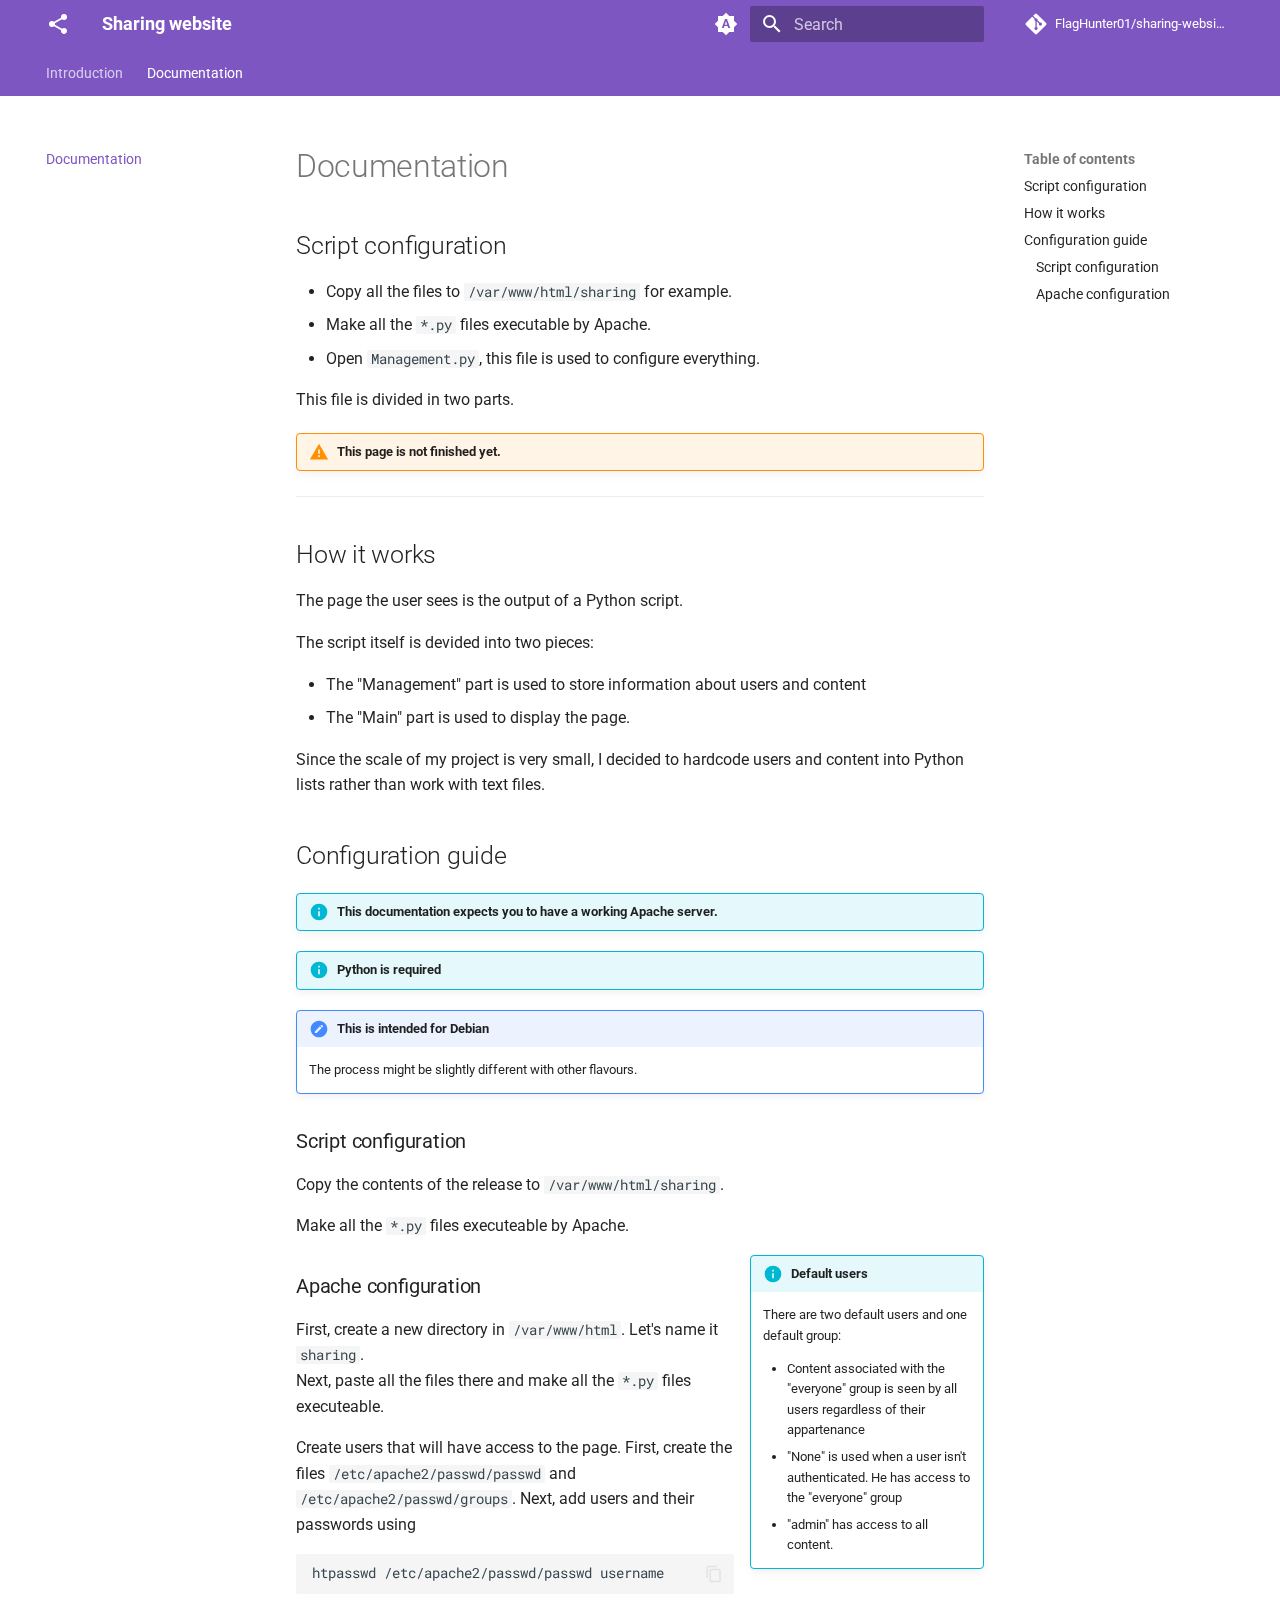
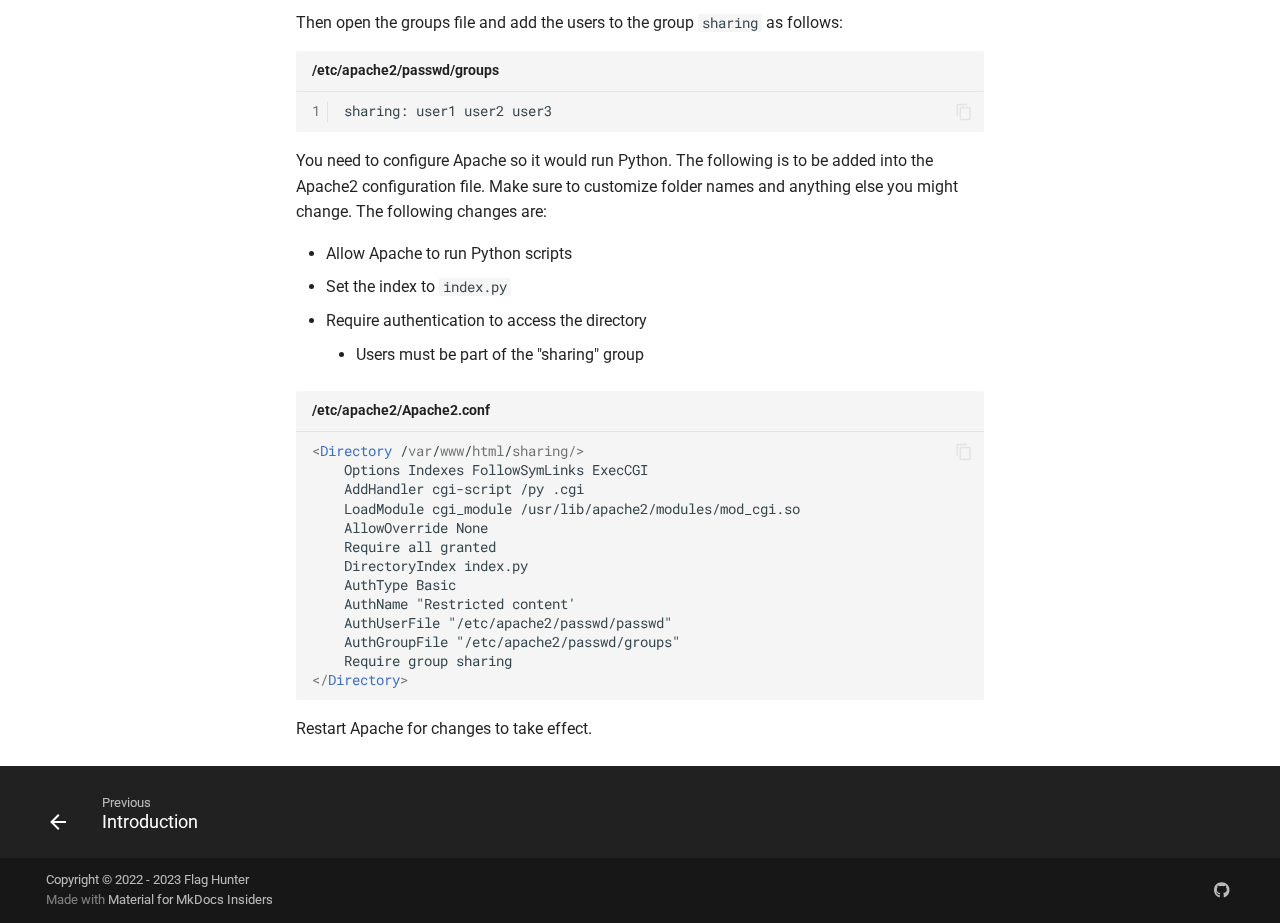
==== commit 435a056c: "Deployed 56e2f86 with MkDocs version: 1.5.3" ====
--- a/doc/index.html
+++ b/doc/index.html
@@ -19,8 +19,11 @@
       
       
       
+        
+      
+      
       <link rel="icon" href="../assets/images/favicon.png">
-      <meta name="generator" content="mkdocs-1.5.3, mkdocs-material-9.4.8">
+      <meta name="generator" content="mkdocs-1.5.3, mkdocs-material-9.4.2+insiders-4.42.0">
     
     
       
@@ -28,10 +31,10 @@
       
     
     
-      <link rel="stylesheet" href="../assets/stylesheets/main.4b4a2bd9.min.css">
-      
-        
-        <link rel="stylesheet" href="../assets/stylesheets/palette.356b1318.min.css">
+      <link rel="stylesheet" href="../assets/stylesheets/main.f2778614.min.css">
+      
+        
+        <link rel="stylesheet" href="../assets/stylesheets/palette.46987102.min.css">
       
       
 
@@ -56,7 +59,6 @@
 
     
     
-    
   </head>
   
   
@@ -69,9 +71,6 @@
     
     <body dir="ltr" data-md-color-scheme="default" data-md-color-primary="indigo" data-md-color-accent="indigo">
   
-    
-    
-      <script>var palette=__md_get("__palette");if(palette&&"object"==typeof palette.color)for(var key of Object.keys(palette.color))document.body.setAttribute("data-md-color-"+key,palette.color[key])</script>
     
     <input class="md-toggle" data-md-toggle="drawer" type="checkbox" id="__drawer" autocomplete="off">
     <input class="md-toggle" data-md-toggle="search" type="checkbox" id="__search" autocomplete="off">
@@ -126,9 +125,9 @@
     
     
     
-    <input class="md-option" data-md-color-media="(prefers-color-scheme)" data-md-color-scheme="default" data-md-color-primary="indigo" data-md-color-accent="indigo"  aria-label="Switch to light mode"  type="radio" name="__palette" id="__palette_1">
-    
-      <label class="md-header__button md-icon" title="Switch to light mode" for="__palette_3" hidden>
+    <input class="md-option" data-md-color-media="(prefers-color-scheme)" data-md-color-scheme="default" data-md-color-primary="indigo" data-md-color-accent="indigo"  aria-label="Switch to light mode"  type="radio" name="__palette" id="__palette_0">
+    
+      <label class="md-header__button md-icon" title="Switch to light mode" for="__palette_1" hidden>
         <svg xmlns="http://www.w3.org/2000/svg" viewBox="0 0 24 24"><path d="m14.3 16-.7-2h-3.2l-.7 2H7.8L11 7h2l3.2 9h-1.9M20 8.69V4h-4.69L12 .69 8.69 4H4v4.69L.69 12 4 15.31V20h4.69L12 23.31 15.31 20H20v-4.69L23.31 12 20 8.69m-9.15 3.96h2.3L12 9l-1.15 3.65Z"/></svg>
       </label>
     
@@ -136,9 +135,9 @@
     
     
     
-    <input class="md-option" data-md-color-media="(prefers-color-scheme: light)" data-md-color-scheme="default" data-md-color-primary="deep-purple" data-md-color-accent="red"  aria-label="Switch to dark mode"  type="radio" name="__palette" id="__palette_2">
-    
-      <label class="md-header__button md-icon" title="Switch to dark mode" for="__palette_1" hidden>
+    <input class="md-option" data-md-color-media="(prefers-color-scheme: light)" data-md-color-scheme="default" data-md-color-primary="deep-purple" data-md-color-accent="red"  aria-label="Switch to dark mode"  type="radio" name="__palette" id="__palette_1">
+    
+      <label class="md-header__button md-icon" title="Switch to dark mode" for="__palette_2" hidden>
         <svg xmlns="http://www.w3.org/2000/svg" viewBox="0 0 24 24"><path d="M12 8a4 4 0 0 0-4 4 4 4 0 0 0 4 4 4 4 0 0 0 4-4 4 4 0 0 0-4-4m0 10a6 6 0 0 1-6-6 6 6 0 0 1 6-6 6 6 0 0 1 6 6 6 6 0 0 1-6 6m8-9.31V4h-4.69L12 .69 8.69 4H4v4.69L.69 12 4 15.31V20h4.69L12 23.31 15.31 20H20v-4.69L23.31 12 20 8.69Z"/></svg>
       </label>
     
@@ -146,15 +145,18 @@
     
     
     
-    <input class="md-option" data-md-color-media="(prefers-color-scheme: dark)" data-md-color-scheme="slate" data-md-color-primary="teal" data-md-color-accent="amber"  aria-label="Switch to system preference"  type="radio" name="__palette" id="__palette_3">
-    
-      <label class="md-header__button md-icon" title="Switch to system preference" for="__palette_2" hidden>
+    <input class="md-option" data-md-color-media="(prefers-color-scheme: dark)" data-md-color-scheme="slate" data-md-color-primary="teal" data-md-color-accent="amber"  aria-label="Switch to system preference"  type="radio" name="__palette" id="__palette_2">
+    
+      <label class="md-header__button md-icon" title="Switch to system preference" for="__palette_0" hidden>
         <svg xmlns="http://www.w3.org/2000/svg" viewBox="0 0 24 24"><path d="M12 18c-.89 0-1.74-.2-2.5-.55C11.56 16.5 13 14.42 13 12c0-2.42-1.44-4.5-3.5-5.45C10.26 6.2 11.11 6 12 6a6 6 0 0 1 6 6 6 6 0 0 1-6 6m8-9.31V4h-4.69L12 .69 8.69 4H4v4.69L.69 12 4 15.31V20h4.69L12 23.31 15.31 20H20v-4.69L23.31 12 20 8.69Z"/></svg>
       </label>
     
   
 </form>
       
+    
+    
+      <script>var media,input,key,value,palette=__md_get("__palette");if(palette&&palette.color){"(prefers-color-scheme)"===palette.color.media&&(media=matchMedia("(prefers-color-scheme: light)"),input=document.querySelector(media.matches?"[data-md-color-media='(prefers-color-scheme: light)']":"[data-md-color-media='(prefers-color-scheme: dark)']"),palette.color.media=input.getAttribute("data-md-color-media"),palette.color.scheme=input.getAttribute("data-md-color-scheme"),palette.color.primary=input.getAttribute("data-md-color-primary"),palette.color.accent=input.getAttribute("data-md-color-accent"));for([key,value]of Object.entries(palette.color))document.body.setAttribute("data-md-color-"+key,value)}</script>
     
     
     
@@ -315,8 +317,14 @@
         
   
   <span class="md-ellipsis">
+    
+  
     Introduction
+  
+
+    
   </span>
+  
   
 
       </a>
@@ -341,8 +349,14 @@
           
   
   <span class="md-ellipsis">
+    
+  
     Documentation
+  
+
+    
   </span>
+  
   
 
           <span class="md-nav__icon md-icon"></span>
@@ -352,8 +366,14 @@
         
   
   <span class="md-ellipsis">
+    
+  
     Documentation
+  
+
+    
   </span>
+  
   
 
       </a>
@@ -373,21 +393,33 @@
       
         <li class="md-nav__item">
   <a href="#script-configuration" class="md-nav__link">
-    Script configuration
+    <span class="md-ellipsis">
+      
+        Script configuration
+      
+    </span>
   </a>
   
 </li>
       
         <li class="md-nav__item">
   <a href="#how-it-works" class="md-nav__link">
-    How it works
+    <span class="md-ellipsis">
+      
+        How it works
+      
+    </span>
   </a>
   
 </li>
       
         <li class="md-nav__item">
   <a href="#configuration-guide" class="md-nav__link">
-    Configuration guide
+    <span class="md-ellipsis">
+      
+        Configuration guide
+      
+    </span>
   </a>
   
     <nav class="md-nav" aria-label="Configuration guide">
@@ -395,14 +427,22 @@
         
           <li class="md-nav__item">
   <a href="#script-configuration_1" class="md-nav__link">
-    Script configuration
+    <span class="md-ellipsis">
+      
+        Script configuration
+      
+    </span>
   </a>
   
 </li>
         
           <li class="md-nav__item">
   <a href="#apache-configuration" class="md-nav__link">
-    Apache configuration
+    <span class="md-ellipsis">
+      
+        Apache configuration
+      
+    </span>
   </a>
   
 </li>
@@ -446,21 +486,33 @@
       
         <li class="md-nav__item">
   <a href="#script-configuration" class="md-nav__link">
-    Script configuration
+    <span class="md-ellipsis">
+      
+        Script configuration
+      
+    </span>
   </a>
   
 </li>
       
         <li class="md-nav__item">
   <a href="#how-it-works" class="md-nav__link">
-    How it works
+    <span class="md-ellipsis">
+      
+        How it works
+      
+    </span>
   </a>
   
 </li>
       
         <li class="md-nav__item">
   <a href="#configuration-guide" class="md-nav__link">
-    Configuration guide
+    <span class="md-ellipsis">
+      
+        Configuration guide
+      
+    </span>
   </a>
   
     <nav class="md-nav" aria-label="Configuration guide">
@@ -468,14 +520,22 @@
         
           <li class="md-nav__item">
   <a href="#script-configuration_1" class="md-nav__link">
-    Script configuration
+    <span class="md-ellipsis">
+      
+        Script configuration
+      
+    </span>
   </a>
   
 </li>
         
           <li class="md-nav__item">
   <a href="#apache-configuration" class="md-nav__link">
-    Apache configuration
+    <span class="md-ellipsis">
+      
+        Apache configuration
+      
+    </span>
   </a>
   
 </li>
@@ -495,6 +555,15 @@
           
           
             <div class="md-content" data-md-component="content">
+              
+                
+
+
+
+  
+
+
+              
               <article class="md-content__inner md-typeset">
                 
                   
@@ -587,6 +656,10 @@
 </code></pre></div>
 <p>Restart Apache for changes to take effect. </p>
 
+  
+  
+
+
 
 
 
@@ -598,13 +671,14 @@
           
   <script>var tabs=__md_get("__tabs");if(Array.isArray(tabs))e:for(var set of document.querySelectorAll(".tabbed-set")){var tab,labels=set.querySelector(".tabbed-labels");for(tab of tabs)for(var label of labels.getElementsByTagName("label"))if(label.innerText.trim()===tab){var input=document.getElementById(label.htmlFor);input.checked=!0;continue e}}</script>
 
+<script>var target=document.getElementById(location.hash.slice(1));target&&target.name&&(target.checked=target.name.startsWith("__tabbed_"))</script>
         </div>
         
           <button type="button" class="md-top md-icon" data-md-component="top" hidden>
-  
-  <svg xmlns="http://www.w3.org/2000/svg" viewBox="0 0 24 24"><path d="M13 20h-2V8l-5.5 5.5-1.42-1.42L12 4.16l7.92 7.92-1.42 1.42L13 8v12Z"/></svg>
-  Back to top
-</button>
+            
+            <svg xmlns="http://www.w3.org/2000/svg" viewBox="0 0 24 24"><path d="M13 20h-2V8l-5.5 5.5-1.42-1.42L12 4.16l7.92 7.92-1.42 1.42L13 8v12Z"/></svg>
+            Back to top
+          </button>
         
       </main>
       
@@ -645,7 +719,7 @@
   
     Made with
     <a href="https://squidfunk.github.io/mkdocs-material/" target="_blank" rel="noopener">
-      Material for MkDocs
+      Material for MkDocs Insiders
     </a>
   
 </div>
@@ -674,11 +748,10 @@
       <div class="md-dialog__inner md-typeset"></div>
     </div>
     
-    
-    <script id="__config" type="application/json">{"base": "..", "features": ["content.code.copy", "navigation.footer", "navigation.instant", "navigation.tracking", "navigation.tabs", "navigation.sections", "navigation.expand", "navigation.path", "navigation.indexes", "toc.follow", "navigation.top", "search.suggest", "search.highlight", "content.tabs.link", "content.tooltips"], "search": "../assets/javascripts/workers/search.f886a092.min.js", "translations": {"clipboard.copied": "Copied to clipboard", "clipboard.copy": "Copy to clipboard", "search.result.more.one": "1 more on this page", "search.result.more.other": "# more on this page", "search.result.none": "No matching documents", "search.result.one": "1 matching document", "search.result.other": "# matching documents", "search.result.placeholder": "Type to start searching", "search.result.term.missing": "Missing", "select.version": "Select version"}}</script>
-    
-    
-      <script src="../assets/javascripts/bundle.81fa17fe.min.js"></script>
+    <script id="__config" type="application/json">{"base": "..", "features": ["content.code.copy", "navigation.footer", "navigation.instant", "navigation.tracking", "navigation.tabs", "navigation.sections", "navigation.expand", "navigation.path", "navigation.indexes", "toc.follow", "navigation.top", "search.suggest", "search.highlight", "content.tabs.link", "content.tooltips"], "search": "../assets/javascripts/workers/search.f2da59ea.min.js", "translations": {"clipboard.copied": "Copied to clipboard", "clipboard.copy": "Copy to clipboard", "search.result.more.one": "1 more on this page", "search.result.more.other": "# more on this page", "search.result.none": "No matching documents", "search.result.one": "1 matching document", "search.result.other": "# matching documents", "search.result.placeholder": "Type to start searching", "search.result.term.missing": "Missing", "select.version": "Select version"}}</script>
+    
+    
+      <script src="../assets/javascripts/bundle.65061dd4.min.js"></script>
       
     
   </body>
--- a/assets/stylesheets/main.f2778614.min.css
+++ b/assets/stylesheets/main.f2778614.min.css
@@ -0,0 +1 @@
+@charset "UTF-8";html{-webkit-text-size-adjust:none;-moz-text-size-adjust:none;text-size-adjust:none;box-sizing:border-box}*,:after,:before{box-sizing:inherit}@media (prefers-reduced-motion){*,:after,:before{transition:none!important}}body{margin:0}a,button,input,label{-webkit-tap-highlight-color:transparent}a{color:inherit;text-decoration:none}hr{border:0;box-sizing:initial;display:block;height:.05rem;overflow:visible;padding:0}small{font-size:80%}sub,sup{line-height:1em}img{border-style:none}table{border-collapse:initial;border-spacing:0}td,th{font-weight:400;vertical-align:top}button{background:#0000;border:0;font-family:inherit;font-size:inherit;margin:0;padding:0}input{border:0;outline:none}:root{--md-primary-fg-color:#4051b5;--md-primary-fg-color--light:#5d6cc0;--md-primary-fg-color--dark:#303fa1;--md-primary-bg-color:#fff;--md-primary-bg-color--light:#ffffffb3;--md-accent-fg-color:#526cfe;--md-accent-fg-color--transparent:#526cfe1a;--md-accent-bg-color:#fff;--md-accent-bg-color--light:#ffffffb3}[data-md-color-scheme=default]{color-scheme:light}[data-md-color-scheme=default] img[src$="#gh-dark-mode-only"],[data-md-color-scheme=default] img[src$="#only-dark"]{display:none}:root,[data-md-color-scheme=default]{--md-hue:225deg;--md-default-fg-color:#000000de;--md-default-fg-color--light:#0000008a;--md-default-fg-color--lighter:#00000052;--md-default-fg-color--lightest:#00000012;--md-default-bg-color:#fff;--md-default-bg-color--light:#ffffffb3;--md-default-bg-color--lighter:#ffffff4d;--md-default-bg-color--lightest:#ffffff1f;--md-code-fg-color:#36464e;--md-code-bg-color:#f5f5f5;--md-code-bg-color--light:#f5f5f5b3;--md-code-bg-color--lighter:#f5f5f54d;--md-code-hl-color:#4287ff;--md-code-hl-color--light:#4287ff1a;--md-code-hl-number-color:#d52a2a;--md-code-hl-special-color:#db1457;--md-code-hl-function-color:#a846b9;--md-code-hl-constant-color:#6e59d9;--md-code-hl-keyword-color:#3f6ec6;--md-code-hl-string-color:#1c7d4d;--md-code-hl-name-color:var(--md-code-fg-color);--md-code-hl-operator-color:var(--md-default-fg-color--light);--md-code-hl-punctuation-color:var(--md-default-fg-color--light);--md-code-hl-comment-color:var(--md-default-fg-color--light);--md-code-hl-generic-color:var(--md-default-fg-color--light);--md-code-hl-variable-color:var(--md-default-fg-color--light);--md-typeset-color:var(--md-default-fg-color);--md-typeset-a-color:var(--md-primary-fg-color);--md-typeset-del-color:#f5503d26;--md-typeset-ins-color:#0bd57026;--md-typeset-kbd-color:#fafafa;--md-typeset-kbd-accent-color:#fff;--md-typeset-kbd-border-color:#b8b8b8;--md-typeset-mark-color:#ffff0080;--md-typeset-table-color:#0000001f;--md-typeset-table-color--light:rgba(0,0,0,.035);--md-admonition-fg-color:var(--md-default-fg-color);--md-admonition-bg-color:var(--md-default-bg-color);--md-warning-fg-color:#000000de;--md-warning-bg-color:#ff9;--md-footer-fg-color:#fff;--md-footer-fg-color--light:#ffffffb3;--md-footer-fg-color--lighter:#ffffff73;--md-footer-bg-color:#000000de;--md-footer-bg-color--dark:#00000052;--md-shadow-z1:0 0.2rem 0.5rem #0000000d,0 0 0.05rem #0000001a;--md-shadow-z2:0 0.2rem 0.5rem #0000001a,0 0 0.05rem #00000040;--md-shadow-z3:0 0.2rem 0.5rem #0003,0 0 0.05rem #00000059}.md-icon svg{fill:currentcolor;display:block;height:1.2rem;width:1.2rem}body{-webkit-font-smoothing:antialiased;-moz-osx-font-smoothing:grayscale;--md-text-font-family:var(--md-text-font,_),-apple-system,BlinkMacSystemFont,Helvetica,Arial,sans-serif;--md-code-font-family:var(--md-code-font,_),SFMono-Regular,Consolas,Menlo,monospace}aside,body,input{font-feature-settings:"kern","liga";color:var(--md-typeset-color);font-family:var(--md-text-font-family)}code,kbd,pre{font-feature-settings:"kern";font-family:var(--md-code-font-family)}:root{--md-typeset-table-sort-icon:url('data:image/svg+xml;charset=utf-8,<svg xmlns="http://www.w3.org/2000/svg" viewBox="0 0 24 24"><path d="m18 21-4-4h3V7h-3l4-4 4 4h-3v10h3M2 19v-2h10v2M2 13v-2h7v2M2 7V5h4v2H2Z"/></svg>');--md-typeset-table-sort-icon--asc:url('data:image/svg+xml;charset=utf-8,<svg xmlns="http://www.w3.org/2000/svg" viewBox="0 0 24 24"><path d="M19 17h3l-4 4-4-4h3V3h2M2 17h10v2H2M6 5v2H2V5m0 6h7v2H2v-2Z"/></svg>');--md-typeset-table-sort-icon--desc:url('data:image/svg+xml;charset=utf-8,<svg xmlns="http://www.w3.org/2000/svg" viewBox="0 0 24 24"><path d="M19 7h3l-4-4-4 4h3v14h2M2 17h10v2H2M6 5v2H2V5m0 6h7v2H2v-2Z"/></svg>')}.md-typeset{-webkit-print-color-adjust:exact;color-adjust:exact;font-size:.8rem;line-height:1.6}@media print{.md-typeset{font-size:.68rem}}.md-typeset blockquote,.md-typeset dl,.md-typeset figure,.md-typeset ol,.md-typeset pre,.md-typeset ul{margin-bottom:1em;margin-top:1em}.md-typeset h1{color:var(--md-default-fg-color--light);font-size:2em;line-height:1.3;margin:0 0 1.25em}.md-typeset h1,.md-typeset h2{font-weight:300;letter-spacing:-.01em}.md-typeset h2{font-size:1.5625em;line-height:1.4;margin:1.6em 0 .64em}.md-typeset h3{font-size:1.25em;font-weight:400;letter-spacing:-.01em;line-height:1.5;margin:1.6em 0 .8em}.md-typeset h2+h3{margin-top:.8em}.md-typeset h4{font-weight:700;letter-spacing:-.01em;margin:1em 0}.md-typeset h5,.md-typeset h6{color:var(--md-default-fg-color--light);font-size:.8em;font-weight:700;letter-spacing:-.01em;margin:1.25em 0}.md-typeset h5{text-transform:uppercase}.md-typeset hr{border-bottom:.05rem solid var(--md-default-fg-color--lightest);display:flow-root;margin:1.5em 0}.md-typeset a{color:var(--md-typeset-a-color);word-break:break-word}.md-typeset a,.md-typeset a:before{transition:color 125ms}.md-typeset a:focus,.md-typeset a:hover{color:var(--md-accent-fg-color)}.md-typeset a:focus code,.md-typeset a:hover code{background-color:var(--md-accent-fg-color--transparent);color:var(--md-accent-fg-color)}.md-typeset a code{color:var(--md-typeset-a-color)}.md-typeset a.focus-visible{outline-color:var(--md-accent-fg-color);outline-offset:.2rem}.md-typeset code,.md-typeset kbd,.md-typeset pre{color:var(--md-code-fg-color);direction:ltr;font-variant-ligatures:none;transition:background-color 125ms}@media print{.md-typeset code,.md-typeset kbd,.md-typeset pre{white-space:pre-wrap}}.md-typeset code{background-color:var(--md-code-bg-color);border-radius:.1rem;-webkit-box-decoration-break:clone;box-decoration-break:clone;font-size:.85em;padding:0 .2941176471em;transition:color 125ms,background-color 125ms;word-break:break-word}.md-typeset code:not(.focus-visible){-webkit-tap-highlight-color:transparent;outline:none}.md-typeset pre{display:flow-root;line-height:1.4;position:relative}.md-typeset pre>code{-webkit-box-decoration-break:slice;box-decoration-break:slice;box-shadow:none;display:block;margin:0;outline-color:var(--md-accent-fg-color);overflow:auto;padding:.7720588235em 1.1764705882em;scrollbar-color:var(--md-default-fg-color--lighter) #0000;scrollbar-width:thin;touch-action:auto;word-break:normal}.md-typeset pre>code:hover{scrollbar-color:var(--md-accent-fg-color) #0000}.md-typeset pre>code::-webkit-scrollbar{height:.2rem;width:.2rem}.md-typeset pre>code::-webkit-scrollbar-thumb{background-color:var(--md-default-fg-color--lighter)}.md-typeset pre>code::-webkit-scrollbar-thumb:hover{background-color:var(--md-accent-fg-color)}.md-typeset kbd{background-color:var(--md-typeset-kbd-color);border-radius:.1rem;box-shadow:0 .1rem 0 .05rem var(--md-typeset-kbd-border-color),0 .1rem 0 var(--md-typeset-kbd-border-color),0 -.1rem .2rem var(--md-typeset-kbd-accent-color) inset;color:var(--md-default-fg-color);display:inline-block;font-size:.75em;padding:0 .6666666667em;vertical-align:text-top;word-break:break-word}.md-typeset mark{background-color:var(--md-typeset-mark-color);-webkit-box-decoration-break:clone;box-decoration-break:clone;color:inherit;word-break:break-word}.md-typeset abbr{border-bottom:.05rem dotted var(--md-default-fg-color--light);cursor:help;text-decoration:none}.md-typeset small{opacity:.75}[dir=ltr] .md-typeset sub,[dir=ltr] .md-typeset sup{margin-left:.078125em}[dir=rtl] .md-typeset sub,[dir=rtl] .md-typeset sup{margin-right:.078125em}[dir=ltr] .md-typeset blockquote{padding-left:.6rem}[dir=rtl] .md-typeset blockquote{padding-right:.6rem}[dir=ltr] .md-typeset blockquote{border-left:.2rem solid var(--md-default-fg-color--lighter)}[dir=rtl] .md-typeset blockquote{border-right:.2rem solid var(--md-default-fg-color--lighter)}.md-typeset blockquote{color:var(--md-default-fg-color--light);margin-left:0;margin-right:0}.md-typeset ul{list-style-type:disc}[dir=ltr] .md-typeset ol,[dir=ltr] .md-typeset ul{margin-left:.625em}[dir=rtl] .md-typeset ol,[dir=rtl] .md-typeset ul{margin-right:.625em}.md-typeset ol,.md-typeset ul{padding:0}.md-typeset ol:not([hidden]),.md-typeset ul:not([hidden]){display:flow-root}.md-typeset ol ol,.md-typeset ul ol{list-style-type:lower-alpha}.md-typeset ol ol ol,.md-typeset ul ol ol{list-style-type:lower-roman}[dir=ltr] .md-typeset ol li,[dir=ltr] .md-typeset ul li{margin-left:1.25em}[dir=rtl] .md-typeset ol li,[dir=rtl] .md-typeset ul li{margin-right:1.25em}.md-typeset ol li,.md-typeset ul li{margin-bottom:.5em}.md-typeset ol li blockquote,.md-typeset ol li p,.md-typeset ul li blockquote,.md-typeset ul li p{margin:.5em 0}.md-typeset ol li:last-child,.md-typeset ul li:last-child{margin-bottom:0}[dir=ltr] .md-typeset ol li ol,[dir=ltr] .md-typeset ol li ul,[dir=ltr] .md-typeset ul li ol,[dir=ltr] .md-typeset ul li ul{margin-left:.625em}[dir=rtl] .md-typeset ol li ol,[dir=rtl] .md-typeset ol li ul,[dir=rtl] .md-typeset ul li ol,[dir=rtl] .md-typeset ul li ul{margin-right:.625em}.md-typeset ol li ol,.md-typeset ol li ul,.md-typeset ul li ol,.md-typeset ul li ul{margin-bottom:.5em;margin-top:.5em}[dir=ltr] .md-typeset dd{margin-left:1.875em}[dir=rtl] .md-typeset dd{margin-right:1.875em}.md-typeset dd{margin-bottom:1.5em;margin-top:1em}.md-typeset img,.md-typeset svg,.md-typeset video{height:auto;max-width:100%}.md-typeset img[align=left]{margin:1em 1em 1em 0}.md-typeset img[align=right]{margin:1em 0 1em 1em}.md-typeset img[align]:only-child{margin-top:0}.md-typeset figure{display:flow-root;margin:1em auto;max-width:100%;text-align:center;width:-webkit-fit-content;width:-moz-fit-content;width:fit-content}.md-typeset figure img{display:block}.md-typeset figcaption{font-style:italic;margin:1em auto;max-width:24rem}.md-typeset iframe{max-width:100%}.md-typeset table:not([class]){background-color:var(--md-default-bg-color);border:.05rem solid var(--md-typeset-table-color);border-radius:.1rem;display:inline-block;font-size:.64rem;max-width:100%;overflow:auto;touch-action:auto}@media print{.md-typeset table:not([class]){display:table}}.md-typeset table:not([class])+*{margin-top:1.5em}.md-typeset table:not([class]) td>:first-child,.md-typeset table:not([class]) th>:first-child{margin-top:0}.md-typeset table:not([class]) td>:last-child,.md-typeset table:not([class]) th>:last-child{margin-bottom:0}.md-typeset table:not([class]) td:not([align]),.md-typeset table:not([class]) th:not([align]){text-align:left}[dir=rtl] .md-typeset table:not([class]) td:not([align]),[dir=rtl] .md-typeset table:not([class]) th:not([align]){text-align:right}.md-typeset table:not([class]) th{font-weight:700;min-width:5rem;padding:.9375em 1.25em;vertical-align:top}.md-typeset table:not([class]) td{border-top:.05rem solid var(--md-typeset-table-color);padding:.9375em 1.25em;vertical-align:top}.md-typeset table:not([class]) tbody tr{transition:background-color 125ms}.md-typeset table:not([class]) tbody tr:hover{background-color:var(--md-typeset-table-color--light);box-shadow:0 .05rem 0 var(--md-default-bg-color) inset}.md-typeset table:not([class]) a{word-break:normal}.md-typeset table th[role=columnheader]{cursor:pointer}[dir=ltr] .md-typeset table th[role=columnheader]:after{margin-left:.5em}[dir=rtl] .md-typeset table th[role=columnheader]:after{margin-right:.5em}.md-typeset table th[role=columnheader]:after{content:"";display:inline-block;height:1.2em;-webkit-mask-image:var(--md-typeset-table-sort-icon);mask-image:var(--md-typeset-table-sort-icon);-webkit-mask-repeat:no-repeat;mask-repeat:no-repeat;-webkit-mask-size:contain;mask-size:contain;transition:background-color 125ms;vertical-align:text-bottom;width:1.2em}.md-typeset table th[role=columnheader]:hover:after{background-color:var(--md-default-fg-color--lighter)}.md-typeset table th[role=columnheader][aria-sort=ascending]:after{background-color:var(--md-default-fg-color--light);-webkit-mask-image:var(--md-typeset-table-sort-icon--asc);mask-image:var(--md-typeset-table-sort-icon--asc)}.md-typeset table th[role=columnheader][aria-sort=descending]:after{background-color:var(--md-default-fg-color--light);-webkit-mask-image:var(--md-typeset-table-sort-icon--desc);mask-image:var(--md-typeset-table-sort-icon--desc)}.md-typeset__scrollwrap{margin:1em -.8rem;overflow-x:auto;touch-action:auto}.md-typeset__table{display:inline-block;margin-bottom:.5em;padding:0 .8rem}@media print{.md-typeset__table{display:block}}html .md-typeset__table table{display:table;margin:0;overflow:hidden;width:100%}@media screen and (max-width:44.9375em){.md-content__inner>pre{margin:1em -.8rem}.md-content__inner>pre code{border-radius:0}}.md-typeset .md-author{border-radius:100%;display:block;flex-shrink:0;height:1.6rem;overflow:hidden;position:relative;transition:color 125ms,transform 125ms;width:1.6rem}.md-typeset .md-author img{display:block}.md-typeset .md-author--more{background:var(--md-default-fg-color--lightest);color:var(--md-default-fg-color--lighter);font-size:.6rem;font-weight:700;line-height:1.6rem;text-align:center}.md-typeset .md-author--long{height:2.4rem;width:2.4rem}.md-typeset a.md-author{transform:scale(1)}.md-typeset a.md-author img{filter:grayscale(100%) opacity(75%);transition:filter 125ms}.md-typeset a.md-author:focus,.md-typeset a.md-author:hover{transform:scale(1.1);z-index:1}.md-typeset a.md-author:focus img,.md-typeset a.md-author:hover img{filter:grayscale(0)}.md-banner{background-color:var(--md-footer-bg-color);color:var(--md-footer-fg-color);overflow:auto}@media print{.md-banner{display:none}}.md-banner--warning{background-color:var(--md-warning-bg-color);color:var(--md-warning-fg-color)}.md-banner__inner{font-size:.7rem;margin:.6rem auto;padding:0 .8rem}[dir=ltr] .md-banner__button{float:right}[dir=rtl] .md-banner__button{float:left}.md-banner__button{color:inherit;cursor:pointer;transition:opacity .25s}.no-js .md-banner__button{display:none}.md-banner__button:hover{opacity:.7}html{font-size:125%;height:100%;overflow-x:hidden}@media screen and (min-width:100em){html{font-size:137.5%}}@media screen and (min-width:125em){html{font-size:150%}}body{background-color:var(--md-default-bg-color);display:flex;flex-direction:column;font-size:.5rem;min-height:100%;position:relative;width:100%}@media print{body{display:block}}@media screen and (max-width:59.9375em){body[data-md-scrolllock]{position:fixed}}.md-grid{margin-left:auto;margin-right:auto;max-width:61rem}.md-container{display:flex;flex-direction:column;flex-grow:1}@media print{.md-container{display:block}}.md-main{flex-grow:1}.md-main__inner{display:flex;height:100%;margin-top:1.5rem}.md-ellipsis{overflow:hidden;text-overflow:ellipsis}.md-toggle{display:none}.md-option{height:0;opacity:0;position:absolute;width:0}.md-option:checked+label:not([hidden]){display:block}.md-option.focus-visible+label{outline-color:var(--md-accent-fg-color);outline-style:auto}.md-skip{background-color:var(--md-default-fg-color);border-radius:.1rem;color:var(--md-default-bg-color);font-size:.64rem;margin:.5rem;opacity:0;outline-color:var(--md-accent-fg-color);padding:.3rem .5rem;position:fixed;transform:translateY(.4rem);z-index:-1}.md-skip:focus{opacity:1;transform:translateY(0);transition:transform .25s cubic-bezier(.4,0,.2,1),opacity 175ms 75ms;z-index:10}@page{margin:25mm}:root{--md-clipboard-icon:url('data:image/svg+xml;charset=utf-8,<svg xmlns="http://www.w3.org/2000/svg" viewBox="0 0 24 24"><path d="M19 21H8V7h11m0-2H8a2 2 0 0 0-2 2v14a2 2 0 0 0 2 2h11a2 2 0 0 0 2-2V7a2 2 0 0 0-2-2m-3-4H4a2 2 0 0 0-2 2v14h2V3h12V1Z"/></svg>')}.md-clipboard{border-radius:.1rem;color:var(--md-default-fg-color--lightest);cursor:pointer;height:1.5em;outline-color:var(--md-accent-fg-color);outline-offset:.1rem;transition:color .25s;width:1.5em;z-index:1}@media print{.md-clipboard{display:none}}.md-clipboard:not(.focus-visible){-webkit-tap-highlight-color:transparent;outline:none}:hover>.md-clipboard{color:var(--md-default-fg-color--light)}.md-clipboard:focus,.md-clipboard:hover{color:var(--md-accent-fg-color)}.md-clipboard:after{background-color:currentcolor;content:"";display:block;height:1.125em;margin:0 auto;-webkit-mask-image:var(--md-clipboard-icon);mask-image:var(--md-clipboard-icon);-webkit-mask-position:center;mask-position:center;-webkit-mask-repeat:no-repeat;mask-repeat:no-repeat;-webkit-mask-size:contain;mask-size:contain;width:1.125em}.md-clipboard--inline{cursor:pointer}.md-clipboard--inline code{transition:color .25s,background-color .25s}.md-clipboard--inline:focus code,.md-clipboard--inline:hover code{background-color:var(--md-accent-fg-color--transparent);color:var(--md-accent-fg-color)}:root{--md-code-select-icon:url('data:image/svg+xml;charset=utf-8,<svg xmlns="http://www.w3.org/2000/svg" viewBox="0 0 24 24"><path d="M19 19h-4v2h4c1.1 0 2-.9 2-2v-4h-2m0-12h-4v2h4v4h2V5c0-1.1-.9-2-2-2M5 5h4V3H5c-1.1 0-2 .9-2 2v4h2m0 6H3v4c0 1.1.9 2 2 2h4v-2H5v-4m2-4h2v2H7v-2m4 0h2v2h-2v-2m4 0h2v2h-2v-2M7 7h2v2H7V7m4 0h2v2h-2V7m4 0h2v2h-2V7m-8 8h2v2H7v-2m4 0h2v2h-2v-2m4 0h2v2h-2v-2Z"/></svg>');--md-code-copy-icon:url('data:image/svg+xml;charset=utf-8,<svg xmlns="http://www.w3.org/2000/svg" viewBox="0 0 24 24"><path d="M19 21H8V7h11m0-2H8a2 2 0 0 0-2 2v14a2 2 0 0 0 2 2h11a2 2 0 0 0 2-2V7a2 2 0 0 0-2-2m-3-4H4a2 2 0 0 0-2 2v14h2V3h12V1Z"/></svg>')}.md-typeset .md-code__content{display:grid}.md-code__nav{background-color:var(--md-code-bg-color--lighter);border-radius:.1rem;display:flex;gap:.2rem;padding:.2rem;position:absolute;right:.25em;top:.25em;transition:background-color .25s;z-index:1}:hover>.md-code__nav{background-color:var(--md-code-bg-color--light)}.md-code__button{color:var(--md-default-fg-color--lightest);cursor:pointer;display:block;height:1.5em;outline-color:var(--md-accent-fg-color);outline-offset:.1rem;transition:color .25s;width:1.5em}:hover>*>.md-code__button{color:var(--md-default-fg-color--light)}.md-code__button.focus-visible,.md-code__button:hover{color:var(--md-accent-fg-color)}.md-code__button--active{color:var(--md-default-fg-color)!important}.md-code__button:after{background-color:currentcolor;content:"";display:block;height:1.125em;margin:0 auto;-webkit-mask-position:center;mask-position:center;-webkit-mask-repeat:no-repeat;mask-repeat:no-repeat;-webkit-mask-size:contain;mask-size:contain;width:1.125em}.md-code__button[data-md-type=select]:after{-webkit-mask-image:var(--md-code-select-icon);mask-image:var(--md-code-select-icon)}.md-code__button[data-md-type=copy]:after{-webkit-mask-image:var(--md-code-copy-icon);mask-image:var(--md-code-copy-icon)}@keyframes consent{0%{opacity:0;transform:translateY(100%)}to{opacity:1;transform:translateY(0)}}@keyframes overlay{0%{opacity:0}to{opacity:1}}.md-consent__overlay{animation:overlay .25s both;-webkit-backdrop-filter:blur(.1rem);backdrop-filter:blur(.1rem);background-color:#0000008a;height:100%;opacity:1;position:fixed;top:0;width:100%;z-index:5}.md-consent__inner{animation:consent .5s cubic-bezier(.1,.7,.1,1) both;background-color:var(--md-default-bg-color);border:0;border-radius:.1rem;bottom:0;box-shadow:0 0 .2rem #0000001a,0 .2rem .4rem #0003;max-height:100%;overflow:auto;padding:0;position:fixed;width:100%;z-index:5}.md-consent__form{padding:.8rem}.md-consent__settings{display:none;margin:1em 0}input:checked+.md-consent__settings{display:block}.md-consent__controls{margin-bottom:.8rem}.md-typeset .md-consent__controls .md-button{display:inline}@media screen and (max-width:44.9375em){.md-typeset .md-consent__controls .md-button{display:block;margin-top:.4rem;text-align:center;width:100%}}.md-consent label{cursor:pointer}.md-content{flex-grow:1;min-width:0}.md-content__inner{margin:0 .8rem 1.2rem;padding-top:.6rem}@media screen and (min-width:76.25em){[dir=ltr] .md-sidebar--primary:not([hidden])~.md-content>.md-content__inner{margin-left:1.2rem}[dir=ltr] .md-sidebar--secondary:not([hidden])~.md-content>.md-content__inner,[dir=rtl] .md-sidebar--primary:not([hidden])~.md-content>.md-content__inner{margin-right:1.2rem}[dir=rtl] .md-sidebar--secondary:not([hidden])~.md-content>.md-content__inner{margin-left:1.2rem}}.md-content__inner:before{content:"";display:block;height:.4rem}.md-content__inner>:last-child{margin-bottom:0}[dir=ltr] .md-content__button{float:right}[dir=rtl] .md-content__button{float:left}[dir=ltr] .md-content__button{margin-left:.4rem}[dir=rtl] .md-content__button{margin-right:.4rem}.md-content__button{margin:.4rem 0;padding:0}@media print{.md-content__button{display:none}}.md-typeset .md-content__button{color:var(--md-default-fg-color--lighter)}.md-content__button svg{display:inline;vertical-align:top}[dir=rtl] .md-content__button svg{transform:scaleX(-1)}[dir=ltr] .md-dialog{right:.8rem}[dir=rtl] .md-dialog{left:.8rem}.md-dialog{background-color:var(--md-default-fg-color);border-radius:.1rem;bottom:.8rem;box-shadow:var(--md-shadow-z3);min-width:11.1rem;opacity:0;padding:.4rem .6rem;pointer-events:none;position:fixed;transform:translateY(100%);transition:transform 0ms .4s,opacity .4s;z-index:4}@media print{.md-dialog{display:none}}.md-dialog--active{opacity:1;pointer-events:auto;transform:translateY(0);transition:transform .4s cubic-bezier(.075,.85,.175,1),opacity .4s}.md-dialog__inner{color:var(--md-default-bg-color);font-size:.7rem}.md-feedback{margin:2em 0 1em;text-align:center}.md-feedback fieldset{border:none;margin:0;padding:0}.md-feedback__title{font-weight:700;margin:1em auto}.md-feedback__inner{position:relative}.md-feedback__list{align-content:baseline;display:flex;flex-wrap:wrap;justify-content:center;position:relative}.md-feedback__list:hover .md-icon:not(:disabled){color:var(--md-default-fg-color--lighter)}:disabled .md-feedback__list{min-height:1.8rem}.md-feedback__icon{color:var(--md-default-fg-color--light);cursor:pointer;flex-shrink:0;margin:0 .1rem;transition:color 125ms}.md-feedback__icon:not(:disabled).md-icon:hover{color:var(--md-accent-fg-color)}.md-feedback__icon:disabled{color:var(--md-default-fg-color--lightest);pointer-events:none}.md-feedback__note{opacity:0;position:relative;transform:translateY(.4rem);transition:transform .4s cubic-bezier(.1,.7,.1,1),opacity .15s}.md-feedback__note>*{margin:0 auto;max-width:16rem}:disabled .md-feedback__note{opacity:1;transform:translateY(0)}.md-footer{background-color:var(--md-footer-bg-color);color:var(--md-footer-fg-color)}@media print{.md-footer{display:none}}.md-footer__inner{justify-content:space-between;overflow:auto;padding:.2rem}.md-footer__inner:not([hidden]){display:flex}.md-footer__link{align-items:end;display:flex;flex-grow:0.01;margin-bottom:.4rem;margin-top:1rem;max-width:100%;outline-color:var(--md-accent-fg-color);overflow:hidden;transition:opacity .25s}.md-footer__link:focus,.md-footer__link:hover{opacity:.7}[dir=rtl] .md-footer__link svg{transform:scaleX(-1)}@media screen and (max-width:44.9375em){.md-footer__link--prev{flex-shrink:0}.md-footer__link--prev .md-footer__title{display:none}}[dir=ltr] .md-footer__link--next{margin-left:auto}[dir=rtl] .md-footer__link--next{margin-right:auto}.md-footer__link--next{text-align:right}[dir=rtl] .md-footer__link--next{text-align:left}.md-footer__title{flex-grow:1;font-size:.9rem;margin-bottom:.7rem;max-width:calc(100% - 2.4rem);padding:0 1rem;white-space:nowrap}.md-footer__button{margin:.2rem;padding:.4rem}.md-footer__direction{font-size:.64rem;opacity:.7}.md-footer-meta{background-color:var(--md-footer-bg-color--dark)}.md-footer-meta__inner{display:flex;flex-wrap:wrap;justify-content:space-between;padding:.2rem}html .md-footer-meta.md-typeset a{color:var(--md-footer-fg-color--light)}html .md-footer-meta.md-typeset a:focus,html .md-footer-meta.md-typeset a:hover{color:var(--md-footer-fg-color)}.md-copyright{color:var(--md-footer-fg-color--lighter);font-size:.64rem;margin:auto .6rem;padding:.4rem 0;width:100%}@media screen and (min-width:45em){.md-copyright{width:auto}}.md-copyright__highlight{color:var(--md-footer-fg-color--light)}.md-social{display:inline-flex;gap:.2rem;margin:0 .4rem;padding:.2rem 0 .6rem}@media screen and (min-width:45em){.md-social{padding:.6rem 0}}.md-social__link{display:inline-block;height:1.6rem;text-align:center;width:1.6rem}.md-social__link:before{line-height:1.9}.md-social__link svg{fill:currentcolor;max-height:.8rem;vertical-align:-25%}.md-typeset .md-button{border:.1rem solid;border-radius:.1rem;color:var(--md-primary-fg-color);cursor:pointer;display:inline-block;font-weight:700;padding:.625em 2em;transition:color 125ms,background-color 125ms,border-color 125ms}.md-typeset .md-button--primary{background-color:var(--md-primary-fg-color);border-color:var(--md-primary-fg-color);color:var(--md-primary-bg-color)}.md-typeset .md-button:focus,.md-typeset .md-button:hover{background-color:var(--md-accent-fg-color);border-color:var(--md-accent-fg-color);color:var(--md-accent-bg-color)}[dir=ltr] .md-typeset .md-input{border-top-left-radius:.1rem}[dir=ltr] .md-typeset .md-input,[dir=rtl] .md-typeset .md-input{border-top-right-radius:.1rem}[dir=rtl] .md-typeset .md-input{border-top-left-radius:.1rem}.md-typeset .md-input{border-bottom:.1rem solid var(--md-default-fg-color--lighter);box-shadow:var(--md-shadow-z1);font-size:.8rem;height:1.8rem;padding:0 .6rem;transition:border .25s,box-shadow .25s}.md-typeset .md-input:focus,.md-typeset .md-input:hover{border-bottom-color:var(--md-accent-fg-color);box-shadow:var(--md-shadow-z2)}.md-typeset .md-input--stretch{width:100%}.md-header{background-color:var(--md-primary-fg-color);box-shadow:0 0 .2rem #0000,0 .2rem .4rem #0000;color:var(--md-primary-bg-color);display:block;left:0;position:sticky;right:0;top:0;z-index:4}@media print{.md-header{display:none}}.md-header[hidden]{transform:translateY(-100%);transition:transform .25s cubic-bezier(.8,0,.6,1),box-shadow .25s}.md-header--shadow{box-shadow:0 0 .2rem #0000001a,0 .2rem .4rem #0003;transition:transform .25s cubic-bezier(.1,.7,.1,1),box-shadow .25s}.md-header__inner{align-items:center;display:flex;padding:0 .2rem}.md-header__button{color:currentcolor;cursor:pointer;margin:.2rem;outline-color:var(--md-accent-fg-color);padding:.4rem;position:relative;transition:opacity .25s;vertical-align:middle;z-index:1}.md-header__button:hover{opacity:.7}.md-header__button:not([hidden]){display:inline-block}.md-header__button:not(.focus-visible){-webkit-tap-highlight-color:transparent;outline:none}.md-header__button.md-logo{margin:.2rem;padding:.4rem}@media screen and (max-width:76.1875em){.md-header__button.md-logo{display:none}}.md-header__button.md-logo img,.md-header__button.md-logo svg{fill:currentcolor;display:block;height:1.2rem;width:auto}@media screen and (min-width:60em){.md-header__button[for=__search]{display:none}}.no-js .md-header__button[for=__search]{display:none}[dir=rtl] .md-header__button[for=__search] svg{transform:scaleX(-1)}@media screen and (min-width:76.25em){.md-header__button[for=__drawer]{display:none}}.md-header__topic{display:flex;max-width:100%;position:absolute;transition:transform .4s cubic-bezier(.1,.7,.1,1),opacity .15s;white-space:nowrap}.md-header__topic+.md-header__topic{opacity:0;pointer-events:none;transform:translateX(1.25rem);transition:transform .4s cubic-bezier(1,.7,.1,.1),opacity .15s;z-index:-1}[dir=rtl] .md-header__topic+.md-header__topic{transform:translateX(-1.25rem)}.md-header__topic:first-child{font-weight:700}[dir=ltr] .md-header__title{margin-left:1rem}[dir=rtl] .md-header__title{margin-right:1rem}[dir=ltr] .md-header__title{margin-right:.4rem}[dir=rtl] .md-header__title{margin-left:.4rem}.md-header__title{flex-grow:1;font-size:.9rem;height:2.4rem;line-height:2.4rem}.md-header__title--active .md-header__topic{opacity:0;pointer-events:none;transform:translateX(-1.25rem);transition:transform .4s cubic-bezier(1,.7,.1,.1),opacity .15s;z-index:-1}[dir=rtl] .md-header__title--active .md-header__topic{transform:translateX(1.25rem)}.md-header__title--active .md-header__topic+.md-header__topic{opacity:1;pointer-events:auto;transform:translateX(0);transition:transform .4s cubic-bezier(.1,.7,.1,1),opacity .15s;z-index:0}.md-header__title>.md-header__ellipsis{height:100%;position:relative;width:100%}.md-header__option{display:flex;flex-shrink:0;max-width:100%;transition:max-width 0ms .25s,opacity .25s .25s;white-space:nowrap}[data-md-toggle=search]:checked~.md-header .md-header__option{max-width:0;opacity:0;transition:max-width 0ms,opacity 0ms}.md-header__option>input{bottom:0}.md-header__source{display:none}@media screen and (min-width:60em){[dir=ltr] .md-header__source{margin-left:1rem}[dir=rtl] .md-header__source{margin-right:1rem}.md-header__source{display:block;max-width:11.7rem;width:11.7rem}}@media screen and (min-width:76.25em){[dir=ltr] .md-header__source{margin-left:1.4rem}[dir=rtl] .md-header__source{margin-right:1.4rem}}.md-meta{color:var(--md-default-fg-color--light);font-size:.7rem;line-height:1.3}.md-meta__list{display:inline-flex;flex-wrap:wrap;list-style:none;margin:0;padding:0}.md-meta__item:not(:last-child):after{content:"·";margin-left:.2rem;margin-right:.2rem}.md-meta__link{color:var(--md-typeset-a-color)}.md-meta__link:focus,.md-meta__link:hover{color:var(--md-accent-fg-color)}.md-draft{background-color:#ff1744;border-radius:.125em;color:#fff;display:inline-block;font-weight:700;padding-left:.5714285714em;padding-right:.5714285714em}:root{--md-nav-icon--prev:url('data:image/svg+xml;charset=utf-8,<svg xmlns="http://www.w3.org/2000/svg" viewBox="0 0 24 24"><path d="M20 11v2H8l5.5 5.5-1.42 1.42L4.16 12l7.92-7.92L13.5 5.5 8 11h12Z"/></svg>');--md-nav-icon--next:url('data:image/svg+xml;charset=utf-8,<svg xmlns="http://www.w3.org/2000/svg" viewBox="0 0 24 24"><path d="M8.59 16.58 13.17 12 8.59 7.41 10 6l6 6-6 6-1.41-1.42Z"/></svg>');--md-toc-icon:url('data:image/svg+xml;charset=utf-8,<svg xmlns="http://www.w3.org/2000/svg" viewBox="0 0 24 24"><path d="M3 9h14V7H3v2m0 4h14v-2H3v2m0 4h14v-2H3v2m16 0h2v-2h-2v2m0-10v2h2V7h-2m0 6h2v-2h-2v2Z"/></svg>')}.md-nav{font-size:.7rem;line-height:1.3}.md-nav__title{color:var(--md-default-fg-color--light);display:block;font-weight:700;overflow:hidden;padding:0 .6rem;text-overflow:ellipsis}.md-nav__title .md-nav__button{display:none}.md-nav__title .md-nav__button img{height:100%;width:auto}.md-nav__title .md-nav__button.md-logo img,.md-nav__title .md-nav__button.md-logo svg{fill:currentcolor;display:block;height:2.4rem;max-width:100%;object-fit:contain;width:auto}.md-nav__list{list-style:none;margin:0;padding:0}.md-nav__link{align-items:flex-start;display:flex;gap:.4rem;margin-top:.625em;scroll-snap-align:start;transition:color 125ms}.md-nav__link--passed,.md-nav__link--passed code{color:var(--md-default-fg-color--light)}.md-nav__item .md-nav__link--active,.md-nav__item .md-nav__link--active code{color:var(--md-typeset-a-color)}.md-nav__link .md-ellipsis{position:relative}.md-nav__link .md-ellipsis code{word-break:normal}[dir=ltr] .md-nav__link .md-icon:last-child{margin-left:auto}[dir=rtl] .md-nav__link .md-icon:last-child{margin-right:auto}.md-nav__link .md-typeset{font-size:.7rem;line-height:1.3}.md-nav__link svg{fill:currentcolor;flex-shrink:0;height:1.3em}.md-nav__link[for]:focus,.md-nav__link[for]:hover,.md-nav__link[href]:focus,.md-nav__link[href]:hover{color:var(--md-accent-fg-color);cursor:pointer}.md-nav__link[for]:focus code,.md-nav__link[for]:hover code,.md-nav__link[href]:focus code,.md-nav__link[href]:hover code{background-color:var(--md-accent-fg-color--transparent);color:var(--md-accent-fg-color)}.md-nav__link.focus-visible{outline-color:var(--md-accent-fg-color);outline-offset:.2rem}.md-nav--primary .md-nav__link[for=__toc]{display:none}.md-nav--primary .md-nav__link[for=__toc] .md-icon:after{background-color:currentcolor;display:block;height:100%;-webkit-mask-image:var(--md-toc-icon);mask-image:var(--md-toc-icon);width:100%}.md-nav--primary .md-nav__link[for=__toc]~.md-nav{display:none}.md-nav__container>.md-nav__link{margin-top:0}.md-nav__container>.md-nav__link:first-child{flex-grow:1;min-width:0}.md-nav__icon{flex-shrink:0}.md-nav__source{display:none}@media screen and (max-width:76.1875em){.md-nav--primary,.md-nav--primary .md-nav{background-color:var(--md-default-bg-color);display:flex;flex-direction:column;height:100%;left:0;position:absolute;right:0;top:0;z-index:1}.md-nav--primary .md-nav__item,.md-nav--primary .md-nav__title{font-size:.8rem;line-height:1.5}.md-nav--primary .md-nav__title{background-color:var(--md-default-fg-color--lightest);color:var(--md-default-fg-color--light);cursor:pointer;height:5.6rem;line-height:2.4rem;padding:3rem .8rem .2rem;position:relative;white-space:nowrap}[dir=ltr] .md-nav--primary .md-nav__title .md-nav__icon{left:.4rem}[dir=rtl] .md-nav--primary .md-nav__title .md-nav__icon{right:.4rem}.md-nav--primary .md-nav__title .md-nav__icon{display:block;height:1.2rem;margin:.2rem;position:absolute;top:.4rem;width:1.2rem}.md-nav--primary .md-nav__title .md-nav__icon:after{background-color:currentcolor;content:"";display:block;height:100%;-webkit-mask-image:var(--md-nav-icon--prev);mask-image:var(--md-nav-icon--prev);-webkit-mask-position:center;mask-position:center;-webkit-mask-repeat:no-repeat;mask-repeat:no-repeat;-webkit-mask-size:contain;mask-size:contain;width:100%}.md-nav--primary .md-nav__title~.md-nav__list{background-color:var(--md-default-bg-color);box-shadow:0 .05rem 0 var(--md-default-fg-color--lightest) inset;overflow-y:auto;scroll-snap-type:y mandatory;touch-action:pan-y}.md-nav--primary .md-nav__title~.md-nav__list>:first-child{border-top:0}.md-nav--primary .md-nav__title[for=__drawer]{background-color:var(--md-primary-fg-color);color:var(--md-primary-bg-color);font-weight:700}.md-nav--primary .md-nav__title .md-logo{display:block;left:.2rem;margin:.2rem;padding:.4rem;position:absolute;right:.2rem;top:.2rem}.md-nav--primary .md-nav__list{flex:1}.md-nav--primary .md-nav__item{border-top:.05rem solid var(--md-default-fg-color--lightest)}.md-nav--primary .md-nav__item--active>.md-nav__link{color:var(--md-typeset-a-color)}.md-nav--primary .md-nav__item--active>.md-nav__link:focus,.md-nav--primary .md-nav__item--active>.md-nav__link:hover{color:var(--md-accent-fg-color)}.md-nav--primary .md-nav__link{margin-top:0;padding:.6rem .8rem}.md-nav--primary .md-nav__link svg{margin-top:.1em}.md-nav--primary .md-nav__link>.md-nav__link{padding:0}[dir=ltr] .md-nav--primary .md-nav__link .md-nav__icon{margin-right:-.2rem}[dir=rtl] .md-nav--primary .md-nav__link .md-nav__icon{margin-left:-.2rem}.md-nav--primary .md-nav__link .md-nav__icon{font-size:1.2rem;height:1.2rem;width:1.2rem}.md-nav--primary .md-nav__link .md-nav__icon:after{background-color:currentcolor;content:"";display:block;height:100%;-webkit-mask-image:var(--md-nav-icon--next);mask-image:var(--md-nav-icon--next);-webkit-mask-position:center;mask-position:center;-webkit-mask-repeat:no-repeat;mask-repeat:no-repeat;-webkit-mask-size:contain;mask-size:contain;width:100%}[dir=rtl] .md-nav--primary .md-nav__icon:after{transform:scale(-1)}.md-nav--primary .md-nav--secondary .md-nav{background-color:initial;position:static}[dir=ltr] .md-nav--primary .md-nav--secondary .md-nav .md-nav__link{padding-left:1.4rem}[dir=rtl] .md-nav--primary .md-nav--secondary .md-nav .md-nav__link{padding-right:1.4rem}[dir=ltr] .md-nav--primary .md-nav--secondary .md-nav .md-nav .md-nav__link{padding-left:2rem}[dir=rtl] .md-nav--primary .md-nav--secondary .md-nav .md-nav .md-nav__link{padding-right:2rem}[dir=ltr] .md-nav--primary .md-nav--secondary .md-nav .md-nav .md-nav .md-nav__link{padding-left:2.6rem}[dir=rtl] .md-nav--primary .md-nav--secondary .md-nav .md-nav .md-nav .md-nav__link{padding-right:2.6rem}[dir=ltr] .md-nav--primary .md-nav--secondary .md-nav .md-nav .md-nav .md-nav .md-nav__link{padding-left:3.2rem}[dir=rtl] .md-nav--primary .md-nav--secondary .md-nav .md-nav .md-nav .md-nav .md-nav__link{padding-right:3.2rem}.md-nav--secondary{background-color:initial}.md-nav__toggle~.md-nav{display:flex;opacity:0;transform:translateX(100%);transition:transform .25s cubic-bezier(.8,0,.6,1),opacity 125ms 50ms}[dir=rtl] .md-nav__toggle~.md-nav{transform:translateX(-100%)}.md-nav__toggle:checked~.md-nav{opacity:1;transform:translateX(0);transition:transform .25s cubic-bezier(.4,0,.2,1),opacity 125ms 125ms}.md-nav__toggle:checked~.md-nav>.md-nav__list{-webkit-backface-visibility:hidden;backface-visibility:hidden}}@media screen and (max-width:59.9375em){.md-nav--primary .md-nav__link[for=__toc]{display:flex}.md-nav--primary .md-nav__link[for=__toc] .md-icon:after{content:""}.md-nav--primary .md-nav__link[for=__toc]+.md-nav__link{display:none}.md-nav--primary .md-nav__link[for=__toc]~.md-nav{display:flex}.md-nav__source{background-color:var(--md-primary-fg-color--dark);color:var(--md-primary-bg-color);display:block;padding:0 .2rem}}@media screen and (min-width:60em) and (max-width:76.1875em){.md-nav--integrated .md-nav__link[for=__toc]{display:flex}.md-nav--integrated .md-nav__link[for=__toc] .md-icon:after{content:""}.md-nav--integrated .md-nav__link[for=__toc]+.md-nav__link{display:none}.md-nav--integrated .md-nav__link[for=__toc]~.md-nav{display:flex}}@media screen and (min-width:60em){.md-nav{margin-bottom:-.4rem}.md-nav--secondary .md-nav__title{background:var(--md-default-bg-color);box-shadow:0 0 .4rem .4rem var(--md-default-bg-color);position:sticky;top:0;z-index:1}.md-nav--secondary .md-nav__title[for=__toc]{scroll-snap-align:start}.md-nav--secondary .md-nav__title .md-nav__icon{display:none}[dir=ltr] .md-nav--secondary .md-nav__list{padding-left:.6rem}[dir=rtl] .md-nav--secondary .md-nav__list{padding-right:.6rem}.md-nav--secondary .md-nav__list{padding-bottom:.4rem}[dir=ltr] .md-nav--secondary .md-nav__item>.md-nav__link{margin-right:.4rem}[dir=rtl] .md-nav--secondary .md-nav__item>.md-nav__link{margin-left:.4rem}}@media screen and (min-width:76.25em){.md-nav{margin-bottom:-.4rem;transition:max-height .25s cubic-bezier(.86,0,.07,1)}.md-nav--primary .md-nav__title{background:var(--md-default-bg-color);box-shadow:0 0 .4rem .4rem var(--md-default-bg-color);position:sticky;top:0;z-index:1}.md-nav--primary .md-nav__title[for=__drawer]{scroll-snap-align:start}.md-nav--primary .md-nav__title .md-nav__icon{display:none}[dir=ltr] .md-nav--primary .md-nav__list{padding-left:.6rem}[dir=rtl] .md-nav--primary .md-nav__list{padding-right:.6rem}.md-nav--primary .md-nav__list{padding-bottom:.4rem}[dir=ltr] .md-nav--primary .md-nav__item>.md-nav__link{margin-right:.4rem}[dir=rtl] .md-nav--primary .md-nav__item>.md-nav__link{margin-left:.4rem}.md-nav__toggle~.md-nav{display:grid;grid-template-rows:0fr;opacity:0;transition:grid-template-rows .25s cubic-bezier(.86,0,.07,1),opacity .25s,visibility 0ms .25s;visibility:collapse}.md-nav__toggle~.md-nav>.md-nav__list{overflow:hidden}.md-nav__toggle:checked~.md-nav,.md-nav__toggle:indeterminate~.md-nav{grid-template-rows:1fr;opacity:1;transition:grid-template-rows .25s cubic-bezier(.86,0,.07,1),opacity .15s .1s,visibility 0ms;visibility:visible}.md-nav__item--nested>.md-nav>.md-nav__title{display:none}.md-nav__item--section{display:block;margin:1.25em 0}.md-nav__item--section:last-child{margin-bottom:0}.md-nav__item--section>.md-nav__link{font-weight:700}.md-nav__item--section>.md-nav__link[for]{color:var(--md-default-fg-color--light)}.md-nav__item--section>.md-nav__link:not(.md-nav__container){pointer-events:none}.md-nav__item--section>.md-nav__link .md-icon,.md-nav__item--section>.md-nav__link>[for]{display:none}[dir=ltr] .md-nav__item--section>.md-nav{margin-left:-.6rem}[dir=rtl] .md-nav__item--section>.md-nav{margin-right:-.6rem}.md-nav__item--section>.md-nav{display:block;opacity:1;visibility:visible}.md-nav__item--section>.md-nav>.md-nav__list>.md-nav__item{padding:0}.md-nav__icon{border-radius:100%;height:.9rem;transition:background-color .25s;width:.9rem}.md-nav__icon:hover{background-color:var(--md-accent-fg-color--transparent)}.md-nav__icon:after{background-color:currentcolor;border-radius:100%;content:"";display:inline-block;height:100%;-webkit-mask-image:var(--md-nav-icon--next);mask-image:var(--md-nav-icon--next);-webkit-mask-position:center;mask-position:center;-webkit-mask-repeat:no-repeat;mask-repeat:no-repeat;-webkit-mask-size:contain;mask-size:contain;transition:transform .25s;vertical-align:-.1rem;width:100%}[dir=rtl] .md-nav__icon:after{transform:rotate(180deg)}.md-nav__item--nested .md-nav__toggle:checked~.md-nav__link .md-nav__icon:after,.md-nav__item--nested .md-nav__toggle:indeterminate~.md-nav__link .md-nav__icon:after{transform:rotate(90deg)}.md-nav--lifted>.md-nav__list>.md-nav__item,.md-nav--lifted>.md-nav__title{display:none}.md-nav--lifted>.md-nav__list>.md-nav__item--active{display:block}.md-nav--lifted>.md-nav__list>.md-nav__item--active>.md-nav__link{background:var(--md-default-bg-color);box-shadow:0 0 .4rem .4rem var(--md-default-bg-color);margin-top:0;position:sticky;top:0;z-index:1}.md-nav--lifted>.md-nav__list>.md-nav__item--active>.md-nav__link:not(.md-nav__container){pointer-events:none}.md-nav--lifted>.md-nav__list>.md-nav__item--active.md-nav__item--section{margin:0}[dir=ltr] .md-nav--lifted>.md-nav__list>.md-nav__item>.md-nav{margin-left:-.6rem}[dir=rtl] .md-nav--lifted>.md-nav__list>.md-nav__item>.md-nav{margin-right:-.6rem}.md-nav--lifted>.md-nav__list>.md-nav__item>[for]{color:var(--md-default-fg-color--light)}.md-nav--lifted .md-nav[data-md-level="1"]{grid-template-rows:1fr;opacity:1;visibility:visible}.md-nav--integrated>.md-nav__list>.md-nav__item--active:not(.md-nav__item--nested){padding:0 .6rem}.md-nav--integrated>.md-nav__list>.md-nav__item--active:not(.md-nav__item--nested)>.md-nav__link{padding:0}[dir=ltr] .md-nav--integrated>.md-nav__list>.md-nav__item--active .md-nav--secondary{border-left:.05rem solid var(--md-primary-fg-color)}[dir=rtl] .md-nav--integrated>.md-nav__list>.md-nav__item--active .md-nav--secondary{border-right:.05rem solid var(--md-primary-fg-color)}.md-nav--integrated>.md-nav__list>.md-nav__item--active .md-nav--secondary{display:block;margin-bottom:1.25em;opacity:1;visibility:visible}.md-nav--integrated>.md-nav__list>.md-nav__item--active .md-nav--secondary>.md-nav__list{overflow:visible;padding-bottom:0}.md-nav--integrated>.md-nav__list>.md-nav__item--active .md-nav--secondary>.md-nav__title{display:none}}.md-pagination{font-size:.8rem;font-weight:700;gap:.4rem}.md-pagination,.md-pagination>*{align-items:center;display:flex;justify-content:center}.md-pagination>*{border-radius:.2rem;height:1.8rem;min-width:1.8rem;text-align:center}.md-pagination__current{background-color:var(--md-default-fg-color--lightest);color:var(--md-default-fg-color--light)}.md-pagination__link{transition:color 125ms,background-color 125ms}.md-pagination__link:focus,.md-pagination__link:hover{background-color:var(--md-accent-fg-color--transparent);color:var(--md-accent-fg-color)}.md-pagination__link:focus svg,.md-pagination__link:hover svg{color:var(--md-accent-fg-color)}.md-pagination__link.focus-visible{outline-color:var(--md-accent-fg-color);outline-offset:.2rem}.md-pagination__link svg{fill:currentcolor;color:var(--md-default-fg-color--lighter);display:block;max-height:100%;width:1.2rem}:root{--md-path-icon:url('data:image/svg+xml;charset=utf-8,<svg xmlns="http://www.w3.org/2000/svg" viewBox="0 0 24 24"><path d="M8.59 16.58 13.17 12 8.59 7.41 10 6l6 6-6 6-1.41-1.42Z"/></svg>')}.md-path{display:block;font-size:.7rem;margin:0 .8rem;overflow:auto;padding-top:1.2rem}@media screen and (min-width:76.25em){.md-path{margin:0 1.2rem}}.md-path__list{align-items:center;display:flex;gap:.2rem;list-style:none;margin:0;padding:0}.md-path__item:not(:first-child){display:inline-flex;gap:.2rem;white-space:nowrap}.md-path__item:not(:first-child):before{background-color:var(--md-default-fg-color--lighter);content:"";display:inline;height:.8rem;-webkit-mask-image:var(--md-path-icon);mask-image:var(--md-path-icon);width:.8rem}.md-path__link{align-items:center;color:var(--md-default-fg-color--light);display:flex}.md-path__link:focus,.md-path__link:hover{color:var(--md-accent-fg-color)}.md-post__back{border-bottom:.05rem solid var(--md-default-fg-color--lightest);margin-bottom:1.2rem;padding-bottom:1.2rem}@media screen and (max-width:76.1875em){.md-post__back{display:none}}[dir=rtl] .md-post__back svg{transform:scaleX(-1)}.md-post__authors{display:flex;flex-direction:column;gap:.6rem;margin:0 .6rem 1.2rem}.md-post .md-post__meta a{transition:color 125ms}.md-post .md-post__meta a:focus,.md-post .md-post__meta a:hover{color:var(--md-accent-fg-color)}.md-post__title{color:var(--md-default-fg-color--light);font-weight:700}.md-post--excerpt{margin-bottom:3.2rem}.md-post--excerpt .md-post__header{align-items:center;display:flex;gap:.6rem;min-height:1.6rem}.md-post--excerpt .md-post__authors{align-items:center;display:inline-flex;flex-direction:row;gap:.2rem;margin:0;min-height:2.4rem}[dir=ltr] .md-post--excerpt .md-post__meta .md-meta__list{margin-right:.4rem}[dir=rtl] .md-post--excerpt .md-post__meta .md-meta__list{margin-left:.4rem}.md-post--excerpt .md-post__content>:first-child{--md-scroll-margin:6rem;margin-top:0}.md-post>.md-nav--secondary{margin:1em 0}.md-profile{align-items:center;display:flex;font-size:.7rem;gap:.6rem;line-height:1.4;width:100%}.md-profile__description{flex-grow:1}.md-content--post{display:flex}@media screen and (max-width:76.1875em){.md-content--post{flex-flow:column-reverse}}.md-content--post>.md-content__inner{min-width:0}@media screen and (min-width:76.25em){[dir=ltr] .md-content--post>.md-content__inner{margin-left:1.2rem}[dir=rtl] .md-content--post>.md-content__inner{margin-right:1.2rem}}@media screen and (max-width:76.1875em){.md-sidebar.md-sidebar--post{padding:0}}:root{--md-search-result-icon:url('data:image/svg+xml;charset=utf-8,<svg xmlns="http://www.w3.org/2000/svg" viewBox="0 0 24 24"><path d="M14 2H6a2 2 0 0 0-2 2v16a2 2 0 0 0 2 2h7c-.41-.25-.8-.56-1.14-.9-.33-.33-.61-.7-.86-1.1H6V4h7v5h5v1.18c.71.16 1.39.43 2 .82V8l-6-6m6.31 16.9c1.33-2.11.69-4.9-1.4-6.22-2.11-1.33-4.91-.68-6.22 1.4-1.34 2.11-.69 4.89 1.4 6.22 1.46.93 3.32.93 4.79.02L22 23.39 23.39 22l-3.08-3.1m-3.81.1a2.5 2.5 0 0 1-2.5-2.5 2.5 2.5 0 0 1 2.5-2.5 2.5 2.5 0 0 1 2.5 2.5 2.5 2.5 0 0 1-2.5 2.5Z"/></svg>')}.md-search{position:relative}@media screen and (min-width:60em){.md-search{padding:.2rem 0}}.no-js .md-search{display:none}.md-search__overlay{opacity:0;z-index:1}@media screen and (max-width:59.9375em){[dir=ltr] .md-search__overlay{left:-2.2rem}[dir=rtl] .md-search__overlay{right:-2.2rem}.md-search__overlay{background-color:var(--md-default-bg-color);border-radius:1rem;height:2rem;overflow:hidden;pointer-events:none;position:absolute;top:-1rem;transform-origin:center;transition:transform .3s .1s,opacity .2s .2s;width:2rem}[data-md-toggle=search]:checked~.md-header .md-search__overlay{opacity:1;transition:transform .4s,opacity .1s}}@media screen and (min-width:60em){[dir=ltr] .md-search__overlay{left:0}[dir=rtl] .md-search__overlay{right:0}.md-search__overlay{background-color:#0000008a;cursor:pointer;height:0;position:fixed;top:0;transition:width 0ms .25s,height 0ms .25s,opacity .25s;width:0}[data-md-toggle=search]:checked~.md-header .md-search__overlay{height:200vh;opacity:1;transition:width 0ms,height 0ms,opacity .25s;width:100%}}@media screen and (max-width:29.9375em){[data-md-toggle=search]:checked~.md-header .md-search__overlay{transform:scale(45)}}@media screen and (min-width:30em) and (max-width:44.9375em){[data-md-toggle=search]:checked~.md-header .md-search__overlay{transform:scale(60)}}@media screen and (min-width:45em) and (max-width:59.9375em){[data-md-toggle=search]:checked~.md-header .md-search__overlay{transform:scale(75)}}.md-search__inner{-webkit-backface-visibility:hidden;backface-visibility:hidden}@media screen and (max-width:59.9375em){[dir=ltr] .md-search__inner{left:0}[dir=rtl] .md-search__inner{right:0}.md-search__inner{height:0;opacity:0;overflow:hidden;position:fixed;top:0;transform:translateX(5%);transition:width 0ms .3s,height 0ms .3s,transform .15s cubic-bezier(.4,0,.2,1) .15s,opacity .15s .15s;width:0;z-index:2}[dir=rtl] .md-search__inner{transform:translateX(-5%)}[data-md-toggle=search]:checked~.md-header .md-search__inner{height:100%;opacity:1;transform:translateX(0);transition:width 0ms 0ms,height 0ms 0ms,transform .15s cubic-bezier(.1,.7,.1,1) .15s,opacity .15s .15s;width:100%}}@media screen and (min-width:60em){[dir=ltr] .md-search__inner{float:right}[dir=rtl] .md-search__inner{float:left}.md-search__inner{padding:.1rem 0;position:relative;transition:width .25s cubic-bezier(.1,.7,.1,1);width:11.7rem}}@media screen and (min-width:60em) and (max-width:76.1875em){[data-md-toggle=search]:checked~.md-header .md-search__inner{width:23.4rem}}@media screen and (min-width:76.25em){[data-md-toggle=search]:checked~.md-header .md-search__inner{width:34.4rem}}.md-search__form{background-color:var(--md-default-bg-color);box-shadow:0 0 .6rem #0000;height:2.4rem;position:relative;transition:color .25s,background-color .25s;z-index:2}@media screen and (min-width:60em){.md-search__form{background-color:#00000042;border-radius:.1rem;height:1.8rem}.md-search__form:hover{background-color:#ffffff1f}}[data-md-toggle=search]:checked~.md-header .md-search__form{background-color:var(--md-default-bg-color);border-radius:.1rem .1rem 0 0;box-shadow:0 0 .6rem #00000012;color:var(--md-default-fg-color)}[dir=ltr] .md-search__input{padding-left:3.6rem;padding-right:2.2rem}[dir=rtl] .md-search__input{padding-left:2.2rem;padding-right:3.6rem}.md-search__input{background:#0000;font-size:.9rem;height:100%;position:relative;text-overflow:ellipsis;width:100%;z-index:2}.md-search__input::placeholder{transition:color .25s}.md-search__input::placeholder,.md-search__input~.md-search__icon{color:var(--md-default-fg-color--light)}.md-search__input::-ms-clear{display:none}@media screen and (max-width:59.9375em){.md-search__input{font-size:.9rem;height:2.4rem;width:100%}}@media screen and (min-width:60em){[dir=ltr] .md-search__input{padding-left:2.2rem}[dir=rtl] .md-search__input{padding-right:2.2rem}.md-search__input{color:inherit;font-size:.8rem}.md-search__input::placeholder{color:var(--md-primary-bg-color--light)}.md-search__input+.md-search__icon{color:var(--md-primary-bg-color)}[data-md-toggle=search]:checked~.md-header .md-search__input{text-overflow:clip}[data-md-toggle=search]:checked~.md-header .md-search__input+.md-search__icon{color:var(--md-default-fg-color--light)}[data-md-toggle=search]:checked~.md-header .md-search__input::placeholder{color:#0000}}.md-search__icon{cursor:pointer;display:inline-block;height:1.2rem;transition:color .25s,opacity .25s;width:1.2rem}.md-search__icon:hover{opacity:.7}[dir=ltr] .md-search__icon[for=__search]{left:.5rem}[dir=rtl] .md-search__icon[for=__search]{right:.5rem}.md-search__icon[for=__search]{position:absolute;top:.3rem;z-index:2}[dir=rtl] .md-search__icon[for=__search] svg{transform:scaleX(-1)}@media screen and (max-width:59.9375em){[dir=ltr] .md-search__icon[for=__search]{left:.8rem}[dir=rtl] .md-search__icon[for=__search]{right:.8rem}.md-search__icon[for=__search]{top:.6rem}.md-search__icon[for=__search] svg:first-child{display:none}}@media screen and (min-width:60em){.md-search__icon[for=__search]{pointer-events:none}.md-search__icon[for=__search] svg:last-child{display:none}}[dir=ltr] .md-search__options{right:.5rem}[dir=rtl] .md-search__options{left:.5rem}.md-search__options{pointer-events:none;position:absolute;top:.3rem;z-index:2}@media screen and (max-width:59.9375em){[dir=ltr] .md-search__options{right:.8rem}[dir=rtl] .md-search__options{left:.8rem}.md-search__options{top:.6rem}}[dir=ltr] .md-search__options>.md-icon{margin-left:.2rem}[dir=rtl] .md-search__options>.md-icon{margin-right:.2rem}.md-search__options>.md-icon{color:var(--md-default-fg-color--light);opacity:0;transform:scale(.75);transition:transform .15s cubic-bezier(.1,.7,.1,1),opacity .15s}.md-search__options>.md-icon:not(.focus-visible){-webkit-tap-highlight-color:transparent;outline:none}[data-md-toggle=search]:checked~.md-header .md-search__input:valid~.md-search__options>.md-icon{opacity:1;pointer-events:auto;transform:scale(1)}[data-md-toggle=search]:checked~.md-header .md-search__input:valid~.md-search__options>.md-icon:hover{opacity:.7}[dir=ltr] .md-search__suggest{padding-left:3.6rem;padding-right:2.2rem}[dir=rtl] .md-search__suggest{padding-left:2.2rem;padding-right:3.6rem}.md-search__suggest{align-items:center;color:var(--md-default-fg-color--lighter);display:flex;font-size:.9rem;height:100%;opacity:0;position:absolute;top:0;transition:opacity 50ms;white-space:nowrap;width:100%}@media screen and (min-width:60em){[dir=ltr] .md-search__suggest{padding-left:2.2rem}[dir=rtl] .md-search__suggest{padding-right:2.2rem}.md-search__suggest{font-size:.8rem}}[data-md-toggle=search]:checked~.md-header .md-search__suggest{opacity:1;transition:opacity .3s .1s}[dir=ltr] .md-search__output{border-bottom-left-radius:.1rem}[dir=ltr] .md-search__output,[dir=rtl] .md-search__output{border-bottom-right-radius:.1rem}[dir=rtl] .md-search__output{border-bottom-left-radius:.1rem}.md-search__output{overflow:hidden;position:absolute;width:100%;z-index:1}@media screen and (max-width:59.9375em){.md-search__output{bottom:0;top:2.4rem}}@media screen and (min-width:60em){.md-search__output{opacity:0;top:1.9rem;transition:opacity .4s}[data-md-toggle=search]:checked~.md-header .md-search__output{box-shadow:var(--md-shadow-z3);opacity:1}}.md-search__scrollwrap{-webkit-backface-visibility:hidden;backface-visibility:hidden;background-color:var(--md-default-bg-color);height:100%;overflow-y:auto;touch-action:pan-y}@media (-webkit-max-device-pixel-ratio:1),(max-resolution:1dppx){.md-search__scrollwrap{transform:translateZ(0)}}@media screen and (min-width:60em) and (max-width:76.1875em){.md-search__scrollwrap{width:23.4rem}}@media screen and (min-width:76.25em){.md-search__scrollwrap{width:34.4rem}}@media screen and (min-width:60em){.md-search__scrollwrap{max-height:0;scrollbar-color:var(--md-default-fg-color--lighter) #0000;scrollbar-width:thin}[data-md-toggle=search]:checked~.md-header .md-search__scrollwrap{max-height:75vh}.md-search__scrollwrap:hover{scrollbar-color:var(--md-accent-fg-color) #0000}.md-search__scrollwrap::-webkit-scrollbar{height:.2rem;width:.2rem}.md-search__scrollwrap::-webkit-scrollbar-thumb{background-color:var(--md-default-fg-color--lighter)}.md-search__scrollwrap::-webkit-scrollbar-thumb:hover{background-color:var(--md-accent-fg-color)}}.md-search-result{color:var(--md-default-fg-color);word-break:break-word}.md-search-result__meta{background-color:var(--md-default-fg-color--lightest);color:var(--md-default-fg-color--light);font-size:.64rem;line-height:1.8rem;padding:0 .8rem;scroll-snap-align:start}@media screen and (min-width:60em){[dir=ltr] .md-search-result__meta{padding-left:2.2rem}[dir=rtl] .md-search-result__meta{padding-right:2.2rem}}.md-search-result__list{list-style:none;margin:0;padding:0;-webkit-user-select:none;user-select:none}.md-search-result__item{box-shadow:0 -.05rem var(--md-default-fg-color--lightest)}.md-search-result__item:first-child{box-shadow:none}.md-search-result__link{display:block;outline:none;scroll-snap-align:start;transition:background-color .25s}.md-search-result__link:focus,.md-search-result__link:hover{background-color:var(--md-accent-fg-color--transparent)}.md-search-result__link:last-child p:last-child{margin-bottom:.6rem}.md-search-result__more>summary{cursor:pointer;display:block;outline:none;position:sticky;scroll-snap-align:start;top:0;z-index:1}.md-search-result__more>summary::marker{display:none}.md-search-result__more>summary::-webkit-details-marker{display:none}.md-search-result__more>summary>div{color:var(--md-typeset-a-color);font-size:.64rem;padding:.75em .8rem;transition:color .25s,background-color .25s}@media screen and (min-width:60em){[dir=ltr] .md-search-result__more>summary>div{padding-left:2.2rem}[dir=rtl] .md-search-result__more>summary>div{padding-right:2.2rem}}.md-search-result__more>summary:focus>div,.md-search-result__more>summary:hover>div{background-color:var(--md-accent-fg-color--transparent);color:var(--md-accent-fg-color)}.md-search-result__more[open]>summary{background-color:var(--md-default-bg-color)}.md-search-result__article{overflow:hidden;padding:0 .8rem;position:relative}@media screen and (min-width:60em){[dir=ltr] .md-search-result__article{padding-left:2.2rem}[dir=rtl] .md-search-result__article{padding-right:2.2rem}}[dir=ltr] .md-search-result__icon{left:0}[dir=rtl] .md-search-result__icon{right:0}.md-search-result__icon{color:var(--md-default-fg-color--light);height:1.2rem;margin:.5rem;position:absolute;width:1.2rem}@media screen and (max-width:59.9375em){.md-search-result__icon{display:none}}.md-search-result__icon:after{background-color:currentcolor;content:"";display:inline-block;height:100%;-webkit-mask-image:var(--md-search-result-icon);mask-image:var(--md-search-result-icon);-webkit-mask-position:center;mask-position:center;-webkit-mask-repeat:no-repeat;mask-repeat:no-repeat;-webkit-mask-size:contain;mask-size:contain;width:100%}[dir=rtl] .md-search-result__icon:after{transform:scaleX(-1)}.md-search-result .md-typeset{color:var(--md-default-fg-color--light);font-size:.64rem;line-height:1.6}.md-search-result .md-typeset h1{color:var(--md-default-fg-color);font-size:.8rem;font-weight:400;line-height:1.4;margin:.55rem 0}.md-search-result .md-typeset h1 mark{text-decoration:none}.md-search-result .md-typeset h2{color:var(--md-default-fg-color);font-size:.64rem;font-weight:700;line-height:1.6;margin:.5em 0}.md-search-result .md-typeset h2 mark{text-decoration:none}.md-search-result__terms{color:var(--md-default-fg-color);display:block;font-size:.64rem;font-style:italic;margin:.5em 0}.md-search-result mark{background-color:initial;color:var(--md-accent-fg-color);text-decoration:underline}.md-select{position:relative;z-index:1}.md-select__inner{background-color:var(--md-default-bg-color);border-radius:.1rem;box-shadow:var(--md-shadow-z2);color:var(--md-default-fg-color);left:50%;margin-top:.2rem;max-height:0;opacity:0;position:absolute;top:calc(100% - .2rem);transform:translate3d(-50%,.3rem,0);transition:transform .25s 375ms,opacity .25s .25s,max-height 0ms .5s}.md-select:focus-within .md-select__inner,.md-select:hover .md-select__inner{max-height:10rem;opacity:1;transform:translate3d(-50%,0,0);transition:transform .25s cubic-bezier(.1,.7,.1,1),opacity .25s,max-height 0ms}.md-select__inner:after{border-bottom:.2rem solid #0000;border-bottom-color:var(--md-default-bg-color);border-left:.2rem solid #0000;border-right:.2rem solid #0000;border-top:0;content:"";height:0;left:50%;margin-left:-.2rem;margin-top:-.2rem;position:absolute;top:0;width:0}.md-select__list{border-radius:.1rem;font-size:.8rem;list-style-type:none;margin:0;max-height:inherit;overflow:auto;padding:0}.md-select__item{line-height:1.8rem}[dir=ltr] .md-select__link{padding-left:.6rem;padding-right:1.2rem}[dir=rtl] .md-select__link{padding-left:1.2rem;padding-right:.6rem}.md-select__link{cursor:pointer;display:block;outline:none;scroll-snap-align:start;transition:background-color .25s,color .25s;width:100%}.md-select__link:focus,.md-select__link:hover{color:var(--md-accent-fg-color)}.md-select__link:focus{background-color:var(--md-default-fg-color--lightest)}.md-sidebar{align-self:flex-start;flex-shrink:0;padding:1.2rem 0;position:sticky;top:2.4rem;width:12.1rem}@media print{.md-sidebar{display:none}}@media screen and (max-width:76.1875em){[dir=ltr] .md-sidebar--primary{left:-12.1rem}[dir=rtl] .md-sidebar--primary{right:-12.1rem}.md-sidebar--primary{background-color:var(--md-default-bg-color);display:block;height:100%;position:fixed;top:0;transform:translateX(0);transition:transform .25s cubic-bezier(.4,0,.2,1),box-shadow .25s;width:12.1rem;z-index:5}[data-md-toggle=drawer]:checked~.md-container .md-sidebar--primary{box-shadow:var(--md-shadow-z3);transform:translateX(12.1rem)}[dir=rtl] [data-md-toggle=drawer]:checked~.md-container .md-sidebar--primary{transform:translateX(-12.1rem)}.md-sidebar--primary .md-sidebar__scrollwrap{bottom:0;left:0;margin:0;overflow:hidden;position:absolute;right:0;scroll-snap-type:none;top:0}}@media screen and (min-width:76.25em){.md-sidebar{height:0}.no-js .md-sidebar{height:auto}.md-header--lifted~.md-container .md-sidebar{top:4.8rem}}.md-sidebar--secondary{display:none;order:2}@media screen and (min-width:60em){.md-sidebar--secondary{height:0}.no-js .md-sidebar--secondary{height:auto}.md-sidebar--secondary:not([hidden]){display:block}.md-sidebar--secondary .md-sidebar__scrollwrap{touch-action:pan-y}}.md-sidebar__scrollwrap{scrollbar-gutter:stable;-webkit-backface-visibility:hidden;backface-visibility:hidden;margin:0 .2rem;overflow-y:auto;scrollbar-color:var(--md-default-fg-color--lighter) #0000;scrollbar-width:thin}.md-sidebar__scrollwrap::-webkit-scrollbar{height:.2rem;width:.2rem}.md-sidebar__scrollwrap:focus-within,.md-sidebar__scrollwrap:hover{scrollbar-color:var(--md-accent-fg-color) #0000}.md-sidebar__scrollwrap:focus-within::-webkit-scrollbar-thumb,.md-sidebar__scrollwrap:hover::-webkit-scrollbar-thumb{background-color:var(--md-default-fg-color--lighter)}.md-sidebar__scrollwrap:focus-within::-webkit-scrollbar-thumb:hover,.md-sidebar__scrollwrap:hover::-webkit-scrollbar-thumb:hover{background-color:var(--md-accent-fg-color)}@supports selector(::-webkit-scrollbar){.md-sidebar__scrollwrap{scrollbar-gutter:auto}[dir=ltr] .md-sidebar__inner{padding-right:calc(100% - 11.5rem)}[dir=rtl] .md-sidebar__inner{padding-left:calc(100% - 11.5rem)}}@media screen and (max-width:76.1875em){.md-overlay{background-color:#0000008a;height:0;opacity:0;position:fixed;top:0;transition:width 0ms .25s,height 0ms .25s,opacity .25s;width:0;z-index:5}[data-md-toggle=drawer]:checked~.md-overlay{height:100%;opacity:1;transition:width 0ms,height 0ms,opacity .25s;width:100%}}@keyframes facts{0%{height:0}to{height:.65rem}}@keyframes fact{0%{opacity:0;transform:translateY(100%)}50%{opacity:0}to{opacity:1;transform:translateY(0)}}:root{--md-source-forks-icon:url('data:image/svg+xml;charset=utf-8,<svg xmlns="http://www.w3.org/2000/svg" viewBox="0 0 16 16"><path d="M5 5.372v.878c0 .414.336.75.75.75h4.5a.75.75 0 0 0 .75-.75v-.878a2.25 2.25 0 1 1 1.5 0v.878a2.25 2.25 0 0 1-2.25 2.25h-1.5v2.128a2.251 2.251 0 1 1-1.5 0V8.5h-1.5A2.25 2.25 0 0 1 3.5 6.25v-.878a2.25 2.25 0 1 1 1.5 0ZM5 3.25a.75.75 0 1 0-1.5 0 .75.75 0 0 0 1.5 0Zm6.75.75a.75.75 0 1 0 0-1.5.75.75 0 0 0 0 1.5Zm-3 8.75a.75.75 0 1 0-1.5 0 .75.75 0 0 0 1.5 0Z"/></svg>');--md-source-repositories-icon:url('data:image/svg+xml;charset=utf-8,<svg xmlns="http://www.w3.org/2000/svg" viewBox="0 0 16 16"><path d="M2 2.5A2.5 2.5 0 0 1 4.5 0h8.75a.75.75 0 0 1 .75.75v12.5a.75.75 0 0 1-.75.75h-2.5a.75.75 0 0 1 0-1.5h1.75v-2h-8a1 1 0 0 0-.714 1.7.75.75 0 1 1-1.072 1.05A2.495 2.495 0 0 1 2 11.5Zm10.5-1h-8a1 1 0 0 0-1 1v6.708A2.486 2.486 0 0 1 4.5 9h8ZM5 12.25a.25.25 0 0 1 .25-.25h3.5a.25.25 0 0 1 .25.25v3.25a.25.25 0 0 1-.4.2l-1.45-1.087a.249.249 0 0 0-.3 0L5.4 15.7a.25.25 0 0 1-.4-.2Z"/></svg>');--md-source-stars-icon:url('data:image/svg+xml;charset=utf-8,<svg xmlns="http://www.w3.org/2000/svg" viewBox="0 0 16 16"><path d="M8 .25a.75.75 0 0 1 .673.418l1.882 3.815 4.21.612a.75.75 0 0 1 .416 1.279l-3.046 2.97.719 4.192a.751.751 0 0 1-1.088.791L8 12.347l-3.766 1.98a.75.75 0 0 1-1.088-.79l.72-4.194L.818 6.374a.75.75 0 0 1 .416-1.28l4.21-.611L7.327.668A.75.75 0 0 1 8 .25Zm0 2.445L6.615 5.5a.75.75 0 0 1-.564.41l-3.097.45 2.24 2.184a.75.75 0 0 1 .216.664l-.528 3.084 2.769-1.456a.75.75 0 0 1 .698 0l2.77 1.456-.53-3.084a.75.75 0 0 1 .216-.664l2.24-2.183-3.096-.45a.75.75 0 0 1-.564-.41L8 2.694Z"/></svg>');--md-source-version-icon:url('data:image/svg+xml;charset=utf-8,<svg xmlns="http://www.w3.org/2000/svg" viewBox="0 0 16 16"><path d="M1 7.775V2.75C1 1.784 1.784 1 2.75 1h5.025c.464 0 .91.184 1.238.513l6.25 6.25a1.75 1.75 0 0 1 0 2.474l-5.026 5.026a1.75 1.75 0 0 1-2.474 0l-6.25-6.25A1.752 1.752 0 0 1 1 7.775Zm1.5 0c0 .066.026.13.073.177l6.25 6.25a.25.25 0 0 0 .354 0l5.025-5.025a.25.25 0 0 0 0-.354l-6.25-6.25a.25.25 0 0 0-.177-.073H2.75a.25.25 0 0 0-.25.25ZM6 5a1 1 0 1 1 0 2 1 1 0 0 1 0-2Z"/></svg>')}.md-source{-webkit-backface-visibility:hidden;backface-visibility:hidden;display:block;font-size:.65rem;line-height:1.2;outline-color:var(--md-accent-fg-color);transition:opacity .25s;white-space:nowrap}.md-source:hover{opacity:.7}.md-source__icon{display:inline-block;height:2.4rem;vertical-align:middle;width:2rem}[dir=ltr] .md-source__icon svg{margin-left:.6rem}[dir=rtl] .md-source__icon svg{margin-right:.6rem}.md-source__icon svg{margin-top:.6rem}[dir=ltr] .md-source__icon+.md-source__repository{padding-left:2rem}[dir=rtl] .md-source__icon+.md-source__repository{padding-right:2rem}[dir=ltr] .md-source__icon+.md-source__repository{margin-left:-2rem}[dir=rtl] .md-source__icon+.md-source__repository{margin-right:-2rem}[dir=ltr] .md-source__repository{margin-left:.6rem}[dir=rtl] .md-source__repository{margin-right:.6rem}.md-source__repository{display:inline-block;max-width:calc(100% - 1.2rem);overflow:hidden;text-overflow:ellipsis;vertical-align:middle}.md-source__facts{display:flex;font-size:.55rem;gap:.4rem;list-style-type:none;margin:.1rem 0 0;opacity:.75;overflow:hidden;padding:0;width:100%}.md-source__repository--active .md-source__facts{animation:facts .25s ease-in}.md-source__fact{overflow:hidden;text-overflow:ellipsis}.md-source__repository--active .md-source__fact{animation:fact .4s ease-out}[dir=ltr] .md-source__fact:before{margin-right:.1rem}[dir=rtl] .md-source__fact:before{margin-left:.1rem}.md-source__fact:before{background-color:currentcolor;content:"";display:inline-block;height:.6rem;-webkit-mask-position:center;mask-position:center;-webkit-mask-repeat:no-repeat;mask-repeat:no-repeat;-webkit-mask-size:contain;mask-size:contain;vertical-align:text-top;width:.6rem}.md-source__fact:nth-child(1n+2){flex-shrink:0}.md-source__fact--version:before{-webkit-mask-image:var(--md-source-version-icon);mask-image:var(--md-source-version-icon)}.md-source__fact--stars:before{-webkit-mask-image:var(--md-source-stars-icon);mask-image:var(--md-source-stars-icon)}.md-source__fact--forks:before{-webkit-mask-image:var(--md-source-forks-icon);mask-image:var(--md-source-forks-icon)}.md-source__fact--repositories:before{-webkit-mask-image:var(--md-source-repositories-icon);mask-image:var(--md-source-repositories-icon)}.md-source-file{margin:1em 0}[dir=ltr] .md-source-file__fact{margin-right:.6rem}[dir=rtl] .md-source-file__fact{margin-left:.6rem}.md-source-file__fact{align-items:center;color:var(--md-default-fg-color--light);display:inline-flex;font-size:.68rem;gap:.3rem}.md-source-file__fact .md-icon{flex-shrink:0;margin-bottom:.05rem}[dir=ltr] .md-source-file__fact .md-author{float:left}[dir=rtl] .md-source-file__fact .md-author{float:right}.md-source-file__fact .md-author{margin-right:.2rem}.md-source-file__fact svg{width:.9rem}:root{--md-status:url('data:image/svg+xml;charset=utf-8,<svg xmlns="http://www.w3.org/2000/svg" viewBox="0 0 24 24"><path d="M11 9h2V7h-2m1 13c-4.41 0-8-3.59-8-8s3.59-8 8-8 8 3.59 8 8-3.59 8-8 8m0-18A10 10 0 0 0 2 12a10 10 0 0 0 10 10 10 10 0 0 0 10-10A10 10 0 0 0 12 2m-1 15h2v-6h-2v6Z"/></svg>');--md-status--new:url('data:image/svg+xml;charset=utf-8,<svg xmlns="http://www.w3.org/2000/svg" viewBox="0 0 24 24"><path d="m23 12-2.44-2.78.34-3.68-3.61-.82-1.89-3.18L12 3 8.6 1.54 6.71 4.72l-3.61.81.34 3.68L1 12l2.44 2.78-.34 3.69 3.61.82 1.89 3.18L12 21l3.4 1.46 1.89-3.18 3.61-.82-.34-3.68L23 12m-10 5h-2v-2h2v2m0-4h-2V7h2v6Z"/></svg>');--md-status--deprecated:url('data:image/svg+xml;charset=utf-8,<svg xmlns="http://www.w3.org/2000/svg" viewBox="0 0 24 24"><path d="M9 3v1H4v2h1v13a2 2 0 0 0 2 2h10a2 2 0 0 0 2-2V6h1V4h-5V3H9m0 5h2v9H9V8m4 0h2v9h-2V8Z"/></svg>');--md-status--encrypted:url('data:image/svg+xml;charset=utf-8,<svg xmlns="http://www.w3.org/2000/svg" viewBox="0 0 24 24"><path d="M12 1 3 5v6c0 5.55 3.84 10.74 9 12 5.16-1.26 9-6.45 9-12V5l-9-4m0 6c1.4 0 2.8 1.1 2.8 2.5V11c.6 0 1.2.6 1.2 1.3v3.5c0 .6-.6 1.2-1.3 1.2H9.2c-.6 0-1.2-.6-1.2-1.3v-3.5c0-.6.6-1.2 1.2-1.2V9.5C9.2 8.1 10.6 7 12 7m0 1.2c-.8 0-1.5.5-1.5 1.3V11h3V9.5c0-.8-.7-1.3-1.5-1.3Z"/></svg>')}.md-status:after{background-color:var(--md-default-fg-color--light);content:"";display:inline-block;height:1.125em;-webkit-mask-image:var(--md-status);mask-image:var(--md-status);-webkit-mask-position:center;mask-position:center;-webkit-mask-repeat:no-repeat;mask-repeat:no-repeat;-webkit-mask-size:contain;mask-size:contain;vertical-align:text-bottom;width:1.125em}.md-status:hover:after{background-color:currentcolor}.md-status--new:after{-webkit-mask-image:var(--md-status--new);mask-image:var(--md-status--new)}.md-status--deprecated:after{-webkit-mask-image:var(--md-status--deprecated);mask-image:var(--md-status--deprecated)}.md-status--encrypted:after{-webkit-mask-image:var(--md-status--encrypted);mask-image:var(--md-status--encrypted)}.md-tabs{background-color:var(--md-primary-fg-color);color:var(--md-primary-bg-color);display:block;line-height:1.3;overflow:auto;width:100%;z-index:3}@media print{.md-tabs{display:none}}@media screen and (max-width:76.1875em){.md-tabs{display:none}}.md-tabs[hidden]{pointer-events:none}[dir=ltr] .md-tabs__list{margin-left:.2rem}[dir=rtl] .md-tabs__list{margin-right:.2rem}.md-tabs__list{contain:content;display:flex;list-style:none;margin:0;overflow:auto;padding:0;scrollbar-width:none;white-space:nowrap}.md-tabs__list::-webkit-scrollbar{display:none}.md-tabs__item{height:2.4rem;padding-left:.6rem;padding-right:.6rem}.md-tabs__item--active .md-tabs__link{color:inherit;opacity:1}.md-tabs__link{-webkit-backface-visibility:hidden;backface-visibility:hidden;display:flex;font-size:.7rem;margin-top:.8rem;opacity:.7;outline-color:var(--md-accent-fg-color);outline-offset:.2rem;transition:transform .4s cubic-bezier(.1,.7,.1,1),opacity .25s}.md-tabs__link:focus,.md-tabs__link:hover{color:inherit;opacity:1}[dir=ltr] .md-tabs__link svg{margin-right:.4rem}[dir=rtl] .md-tabs__link svg{margin-left:.4rem}.md-tabs__link svg{fill:currentcolor;height:1.3em}.md-tabs__item:nth-child(2) .md-tabs__link{transition-delay:20ms}.md-tabs__item:nth-child(3) .md-tabs__link{transition-delay:40ms}.md-tabs__item:nth-child(4) .md-tabs__link{transition-delay:60ms}.md-tabs__item:nth-child(5) .md-tabs__link{transition-delay:80ms}.md-tabs__item:nth-child(6) .md-tabs__link{transition-delay:.1s}.md-tabs__item:nth-child(7) .md-tabs__link{transition-delay:.12s}.md-tabs__item:nth-child(8) .md-tabs__link{transition-delay:.14s}.md-tabs__item:nth-child(9) .md-tabs__link{transition-delay:.16s}.md-tabs__item:nth-child(10) .md-tabs__link{transition-delay:.18s}.md-tabs__item:nth-child(11) .md-tabs__link{transition-delay:.2s}.md-tabs__item:nth-child(12) .md-tabs__link{transition-delay:.22s}.md-tabs__item:nth-child(13) .md-tabs__link{transition-delay:.24s}.md-tabs__item:nth-child(14) .md-tabs__link{transition-delay:.26s}.md-tabs__item:nth-child(15) .md-tabs__link{transition-delay:.28s}.md-tabs__item:nth-child(16) .md-tabs__link{transition-delay:.3s}.md-tabs[hidden] .md-tabs__link{opacity:0;transform:translateY(50%);transition:transform 0ms .1s,opacity .1s}:root{--md-tag-icon:url('data:image/svg+xml;charset=utf-8,<svg xmlns="http://www.w3.org/2000/svg" viewBox="0 0 24 24"><path d="m5.41 21 .71-4h-4l.35-2h4l1.06-6h-4l.35-2h4l.71-4h2l-.71 4h6l.71-4h2l-.71 4h4l-.35 2h-4l-1.06 6h4l-.35 2h-4l-.71 4h-2l.71-4h-6l-.71 4h-2M9.53 9l-1.06 6h6l1.06-6h-6Z"/></svg>')}.md-typeset .md-tags{margin-bottom:.75em;margin-top:-.125em}[dir=ltr] .md-typeset .md-tag{margin-right:.5em}[dir=rtl] .md-typeset .md-tag{margin-left:.5em}.md-typeset .md-tag{background:var(--md-default-fg-color--lightest);border-radius:2.4rem;display:inline-block;font-size:.64rem;font-weight:700;letter-spacing:normal;line-height:1.6;margin-bottom:.5em;padding:.3125em .9375em}.md-typeset .md-tag[href]{-webkit-tap-highlight-color:transparent;color:inherit;outline:none;transition:color 125ms,background-color 125ms}.md-typeset .md-tag[href]:focus,.md-typeset .md-tag[href]:hover{background-color:var(--md-accent-fg-color);color:var(--md-accent-bg-color)}[id]>.md-typeset .md-tag{vertical-align:text-top}.md-typeset .md-tag-icon:before{background-color:var(--md-default-fg-color--lighter);content:"";display:inline-block;height:1.2em;margin-right:.4em;-webkit-mask-image:var(--md-tag-icon);mask-image:var(--md-tag-icon);-webkit-mask-position:center;mask-position:center;-webkit-mask-repeat:no-repeat;mask-repeat:no-repeat;-webkit-mask-size:contain;mask-size:contain;transition:background-color 125ms;vertical-align:text-bottom;width:1.2em}.md-typeset .md-tag-icon[href]:focus:before,.md-typeset .md-tag-icon[href]:hover:before{background-color:var(--md-accent-bg-color)}@keyframes pulse{0%{transform:scale(.95)}75%{transform:scale(1)}to{transform:scale(.95)}}:root{--md-annotation-bg-icon:url('data:image/svg+xml;charset=utf-8,<svg xmlns="http://www.w3.org/2000/svg" viewBox="0 0 24 24"><path d="M12 2A10 10 0 0 0 2 12a10 10 0 0 0 10 10 10 10 0 0 0 10-10A10 10 0 0 0 12 2Z"/></svg>');--md-annotation-icon:url('data:image/svg+xml;charset=utf-8,<svg xmlns="http://www.w3.org/2000/svg" viewBox="0 0 24 24"><path d="M17 13h-4v4h-2v-4H7v-2h4V7h2v4h4m-5-9A10 10 0 0 0 2 12a10 10 0 0 0 10 10 10 10 0 0 0 10-10A10 10 0 0 0 12 2Z"/></svg>');--md-tooltip-width:20rem}.md-tooltip{-webkit-backface-visibility:hidden;backface-visibility:hidden;background-color:var(--md-default-bg-color);border-radius:.1rem;box-shadow:var(--md-shadow-z2);color:var(--md-default-fg-color);font-family:var(--md-text-font-family);left:clamp(var(--md-tooltip-0,0rem) + .8rem,var(--md-tooltip-x),100vw + var(--md-tooltip-0,0rem) + .8rem - var(--md-tooltip-width) - 2 * .8rem);max-width:calc(100vw - 1.6rem);opacity:0;position:absolute;top:var(--md-tooltip-y);transform:translateY(-.4rem);transition:transform 0ms .25s,opacity .25s,z-index .25s;width:var(--md-tooltip-width);z-index:0}.md-tooltip--active{opacity:1;transform:translateY(0);transition:transform .25s cubic-bezier(.1,.7,.1,1),opacity .25s,z-index 0ms;z-index:2}.md-tooltip--inline{font-weight:700;-webkit-user-select:none;user-select:none;width:auto}.md-tooltip--inline:not(.md-tooltip--active){transform:translateY(.2rem) scale(.9)}.md-tooltip--inline .md-tooltip__inner{font-size:.5rem;padding:.2rem .4rem}[hidden]+.md-tooltip--inline{display:none}.focus-visible>.md-tooltip,.md-tooltip:target{outline:var(--md-accent-fg-color) auto}.md-tooltip__inner{font-size:.64rem;padding:.8rem}.md-tooltip__inner.md-typeset>:first-child{margin-top:0}.md-tooltip__inner.md-typeset>:last-child{margin-bottom:0}.md-annotation{font-weight:400;outline:none;vertical-align:text-bottom;white-space:normal}[dir=rtl] .md-annotation{direction:rtl}code .md-annotation{font-family:var(--md-code-font-family);font-size:inherit}.md-annotation:not([hidden]){display:inline-block;line-height:1.25}.md-annotation__index{border-radius:.01px;cursor:pointer;display:inline-block;margin-left:.4ch;margin-right:.4ch;outline:none;overflow:hidden;position:relative;-webkit-user-select:none;user-select:none;vertical-align:text-top;z-index:0}.md-annotation .md-annotation__index{transition:z-index .25s}@media screen{.md-annotation__index{width:2.2ch}[data-md-visible]>.md-annotation__index{animation:pulse 2s infinite}.md-annotation__index:before{background:var(--md-default-bg-color);-webkit-mask-image:var(--md-annotation-bg-icon);mask-image:var(--md-annotation-bg-icon)}.md-annotation__index:after,.md-annotation__index:before{content:"";height:2.2ch;-webkit-mask-position:center;mask-position:center;-webkit-mask-repeat:no-repeat;mask-repeat:no-repeat;-webkit-mask-size:contain;mask-size:contain;position:absolute;top:-.1ch;width:2.2ch;z-index:-1}.md-annotation__index:after{background-color:var(--md-default-fg-color--lighter);-webkit-mask-image:var(--md-annotation-icon);mask-image:var(--md-annotation-icon);transform:scale(1.0001);transition:background-color .25s,transform .25s}.md-tooltip--active+.md-annotation__index:after{transform:rotate(45deg)}.md-tooltip--active+.md-annotation__index:after,:hover>.md-annotation__index:after{background-color:var(--md-accent-fg-color)}}.md-tooltip--active+.md-annotation__index{animation-play-state:paused;transition-duration:0ms;z-index:2}.md-annotation__index [data-md-annotation-id]{display:inline-block}@media print{.md-annotation__index [data-md-annotation-id]{background:var(--md-default-fg-color--lighter);border-radius:2ch;color:var(--md-default-bg-color);font-weight:700;padding:0 .6ch;white-space:nowrap}.md-annotation__index [data-md-annotation-id]:after{content:attr(data-md-annotation-id)}}.md-typeset .md-annotation-list{counter-reset:xxx;list-style:none}.md-typeset .md-annotation-list li{position:relative}[dir=ltr] .md-typeset .md-annotation-list li:before{left:-2.125em}[dir=rtl] .md-typeset .md-annotation-list li:before{right:-2.125em}.md-typeset .md-annotation-list li:before{background:var(--md-default-fg-color--lighter);border-radius:2ch;color:var(--md-default-bg-color);content:counter(xxx);counter-increment:xxx;font-size:.8875em;font-weight:700;height:2ch;line-height:1.25;min-width:2ch;padding:0 .6ch;position:absolute;text-align:center;top:.25em}[dir=ltr] .md-top{margin-left:50%}[dir=rtl] .md-top{margin-right:50%}.md-top{background-color:var(--md-default-bg-color);border-radius:1.6rem;box-shadow:var(--md-shadow-z2);color:var(--md-default-fg-color--light);cursor:pointer;display:block;font-size:.7rem;outline:none;padding:.4rem .8rem;position:fixed;top:3.2rem;transform:translate(-50%);transition:color 125ms,background-color 125ms,transform 125ms cubic-bezier(.4,0,.2,1),opacity 125ms;z-index:2}@media print{.md-top{display:none}}[dir=rtl] .md-top{transform:translate(50%)}.md-top[hidden]{opacity:0;pointer-events:none;transform:translate(-50%,.2rem);transition-duration:0ms}[dir=rtl] .md-top[hidden]{transform:translate(50%,.2rem)}.md-top:focus,.md-top:hover{background-color:var(--md-accent-fg-color);color:var(--md-accent-bg-color)}.md-top svg{display:inline-block;vertical-align:-.5em}@keyframes hoverfix{0%{pointer-events:none}}:root{--md-version-icon:url('data:image/svg+xml;charset=utf-8,<svg xmlns="http://www.w3.org/2000/svg" viewBox="0 0 320 512"><!--! Font Awesome Free 6.4.2 by @fontawesome - https://fontawesome.com License - https://fontawesome.com/license/free (Icons: CC BY 4.0, Fonts: SIL OFL 1.1, Code: MIT License) Copyright 2023 Fonticons, Inc.--><path d="M137.4 374.6c12.5 12.5 32.8 12.5 45.3 0l128-128c9.2-9.2 11.9-22.9 6.9-34.9S301 191.9 288 191.9L32 192c-12.9 0-24.6 7.8-29.6 19.8s-2.2 25.7 6.9 34.9l128 128z"/></svg>')}.md-version{flex-shrink:0;font-size:.8rem;height:2.4rem}[dir=ltr] .md-version__current{margin-left:1.4rem;margin-right:.4rem}[dir=rtl] .md-version__current{margin-left:.4rem;margin-right:1.4rem}.md-version__current{color:inherit;cursor:pointer;outline:none;position:relative;top:.05rem}[dir=ltr] .md-version__current:after{margin-left:.4rem}[dir=rtl] .md-version__current:after{margin-right:.4rem}.md-version__current:after{background-color:currentcolor;content:"";display:inline-block;height:.6rem;-webkit-mask-image:var(--md-version-icon);mask-image:var(--md-version-icon);-webkit-mask-position:center;mask-position:center;-webkit-mask-repeat:no-repeat;mask-repeat:no-repeat;-webkit-mask-size:contain;mask-size:contain;width:.4rem}.md-version__list{background-color:var(--md-default-bg-color);border-radius:.1rem;box-shadow:var(--md-shadow-z2);color:var(--md-default-fg-color);list-style-type:none;margin:.2rem .8rem;max-height:0;opacity:0;overflow:auto;padding:0;position:absolute;scroll-snap-type:y mandatory;top:.15rem;transition:max-height 0ms .5s,opacity .25s .25s;z-index:3}.md-version:focus-within .md-version__list,.md-version:hover .md-version__list{max-height:10rem;opacity:1;transition:max-height 0ms,opacity .25s}@media (hover:none),(pointer:coarse){.md-version:hover .md-version__list{animation:hoverfix .25s forwards}.md-version:focus-within .md-version__list{animation:none}}.md-version__item{line-height:1.8rem}[dir=ltr] .md-version__link{padding-left:.6rem;padding-right:1.2rem}[dir=rtl] .md-version__link{padding-left:1.2rem;padding-right:.6rem}.md-version__link{cursor:pointer;display:block;outline:none;scroll-snap-align:start;transition:color .25s,background-color .25s;white-space:nowrap;width:100%}.md-version__link:focus,.md-version__link:hover{color:var(--md-accent-fg-color)}.md-version__link:focus{background-color:var(--md-default-fg-color--lightest)}:root{--md-admonition-icon--note:url('data:image/svg+xml;charset=utf-8,<svg xmlns="http://www.w3.org/2000/svg" viewBox="0 0 24 24"><path d="M12 2C6.47 2 2 6.47 2 12s4.47 10 10 10 10-4.47 10-10S17.53 2 12 2m3.1 5.07c.14 0 .28.05.4.16l1.27 1.27c.23.22.23.57 0 .78l-1 1-2.05-2.05 1-1c.1-.11.24-.16.38-.16m-1.97 1.74 2.06 2.06-6.06 6.06H7.07v-2.06l6.06-6.06Z"/></svg>');--md-admonition-icon--abstract:url('data:image/svg+xml;charset=utf-8,<svg xmlns="http://www.w3.org/2000/svg" viewBox="0 0 24 24"><path d="M17 9H7V7h10m0 6H7v-2h10m-3 6H7v-2h7M12 3a1 1 0 0 1 1 1 1 1 0 0 1-1 1 1 1 0 0 1-1-1 1 1 0 0 1 1-1m7 0h-4.18C14.4 1.84 13.3 1 12 1c-1.3 0-2.4.84-2.82 2H5a2 2 0 0 0-2 2v14a2 2 0 0 0 2 2h14a2 2 0 0 0 2-2V5a2 2 0 0 0-2-2Z"/></svg>');--md-admonition-icon--info:url('data:image/svg+xml;charset=utf-8,<svg xmlns="http://www.w3.org/2000/svg" viewBox="0 0 24 24"><path d="M13 9h-2V7h2m0 10h-2v-6h2m-1-9A10 10 0 0 0 2 12a10 10 0 0 0 10 10 10 10 0 0 0 10-10A10 10 0 0 0 12 2Z"/></svg>');--md-admonition-icon--tip:url('data:image/svg+xml;charset=utf-8,<svg xmlns="http://www.w3.org/2000/svg" viewBox="0 0 24 24"><path d="M17.66 11.2c-.23-.3-.51-.56-.77-.82-.67-.6-1.43-1.03-2.07-1.66C13.33 7.26 13 4.85 13.95 3c-.95.23-1.78.75-2.49 1.32-2.59 2.08-3.61 5.75-2.39 8.9.04.1.08.2.08.33 0 .22-.15.42-.35.5-.23.1-.47.04-.66-.12a.58.58 0 0 1-.14-.17c-1.13-1.43-1.31-3.48-.55-5.12C5.78 10 4.87 12.3 5 14.47c.06.5.12 1 .29 1.5.14.6.41 1.2.71 1.73 1.08 1.73 2.95 2.97 4.96 3.22 2.14.27 4.43-.12 6.07-1.6 1.83-1.66 2.47-4.32 1.53-6.6l-.13-.26c-.21-.46-.77-1.26-.77-1.26m-3.16 6.3c-.28.24-.74.5-1.1.6-1.12.4-2.24-.16-2.9-.82 1.19-.28 1.9-1.16 2.11-2.05.17-.8-.15-1.46-.28-2.23-.12-.74-.1-1.37.17-2.06.19.38.39.76.63 1.06.77 1 1.98 1.44 2.24 2.8.04.14.06.28.06.43.03.82-.33 1.72-.93 2.27Z"/></svg>');--md-admonition-icon--success:url('data:image/svg+xml;charset=utf-8,<svg xmlns="http://www.w3.org/2000/svg" viewBox="0 0 24 24"><path d="M21 7 9 19l-5.5-5.5 1.41-1.41L9 16.17 19.59 5.59 21 7Z"/></svg>');--md-admonition-icon--question:url('data:image/svg+xml;charset=utf-8,<svg xmlns="http://www.w3.org/2000/svg" viewBox="0 0 24 24"><path d="m15.07 11.25-.9.92C13.45 12.89 13 13.5 13 15h-2v-.5c0-1.11.45-2.11 1.17-2.83l1.24-1.26c.37-.36.59-.86.59-1.41a2 2 0 0 0-2-2 2 2 0 0 0-2 2H8a4 4 0 0 1 4-4 4 4 0 0 1 4 4 3.2 3.2 0 0 1-.93 2.25M13 19h-2v-2h2M12 2A10 10 0 0 0 2 12a10 10 0 0 0 10 10 10 10 0 0 0 10-10c0-5.53-4.5-10-10-10Z"/></svg>');--md-admonition-icon--warning:url('data:image/svg+xml;charset=utf-8,<svg xmlns="http://www.w3.org/2000/svg" viewBox="0 0 24 24"><path d="M13 14h-2V9h2m0 9h-2v-2h2M1 21h22L12 2 1 21Z"/></svg>');--md-admonition-icon--failure:url('data:image/svg+xml;charset=utf-8,<svg xmlns="http://www.w3.org/2000/svg" viewBox="0 0 24 24"><path d="M19 6.41 17.59 5 12 10.59 6.41 5 5 6.41 10.59 12 5 17.59 6.41 19 12 13.41 17.59 19 19 17.59 13.41 12 19 6.41Z"/></svg>');--md-admonition-icon--danger:url('data:image/svg+xml;charset=utf-8,<svg xmlns="http://www.w3.org/2000/svg" viewBox="0 0 24 24"><path d="m11.5 20 4.86-9.73H13V4l-5 9.73h3.5V20M12 2c2.75 0 5.1 1 7.05 2.95C21 6.9 22 9.25 22 12s-1 5.1-2.95 7.05C17.1 21 14.75 22 12 22s-5.1-1-7.05-2.95C3 17.1 2 14.75 2 12s1-5.1 2.95-7.05C6.9 3 9.25 2 12 2Z"/></svg>');--md-admonition-icon--bug:url('data:image/svg+xml;charset=utf-8,<svg xmlns="http://www.w3.org/2000/svg" viewBox="0 0 24 24"><path d="M11 13h2v1h-2v-1m10-8v6c0 5.5-3.8 10.7-9 12-5.2-1.3-9-6.5-9-12V5l9-4 9 4m-4 5h-2.2c-.2-.6-.6-1.1-1.1-1.5l1.2-1.2-.7-.7L12.8 8H12c-.2 0-.5 0-.7.1L9.9 6.6l-.8.8 1.2 1.2c-.5.3-.9.8-1.1 1.4H7v1h2v1H7v1h2v1H7v1h2.2c.4 1.2 1.5 2 2.8 2s2.4-.8 2.8-2H17v-1h-2v-1h2v-1h-2v-1h2v-1m-6 2h2v-1h-2v1Z"/></svg>');--md-admonition-icon--example:url('data:image/svg+xml;charset=utf-8,<svg xmlns="http://www.w3.org/2000/svg" viewBox="0 0 24 24"><path d="M7 2v2h1v14a4 4 0 0 0 4 4 4 4 0 0 0 4-4V4h1V2H7m4 14c-.6 0-1-.4-1-1s.4-1 1-1 1 .4 1 1-.4 1-1 1m2-4c-.6 0-1-.4-1-1s.4-1 1-1 1 .4 1 1-.4 1-1 1m1-5h-4V4h4v3Z"/></svg>');--md-admonition-icon--quote:url('data:image/svg+xml;charset=utf-8,<svg xmlns="http://www.w3.org/2000/svg" viewBox="0 0 24 24"><path d="M14 17h3l2-4V7h-6v6h3M6 17h3l2-4V7H5v6h3l-2 4Z"/></svg>')}.md-typeset .admonition,.md-typeset details{background-color:var(--md-admonition-bg-color);border:.075rem solid #448aff;border-radius:.2rem;box-shadow:var(--md-shadow-z1);color:var(--md-admonition-fg-color);display:flow-root;font-size:.64rem;margin:1.5625em 0;padding:0 .6rem;page-break-inside:avoid;transition:box-shadow 125ms}@media print{.md-typeset .admonition,.md-typeset details{box-shadow:none}}.md-typeset .admonition:focus-within,.md-typeset details:focus-within{box-shadow:0 0 0 .2rem #448aff1a}.md-typeset .admonition>*,.md-typeset details>*{box-sizing:border-box}.md-typeset .admonition .admonition,.md-typeset .admonition details,.md-typeset details .admonition,.md-typeset details details{margin-bottom:1em;margin-top:1em}.md-typeset .admonition .md-typeset__scrollwrap,.md-typeset details .md-typeset__scrollwrap{margin:1em -.6rem}.md-typeset .admonition .md-typeset__table,.md-typeset details .md-typeset__table{padding:0 .6rem}.md-typeset .admonition>.tabbed-set:only-child,.md-typeset details>.tabbed-set:only-child{margin-top:0}html .md-typeset .admonition>:last-child,html .md-typeset details>:last-child{margin-bottom:.6rem}[dir=ltr] .md-typeset .admonition-title,[dir=ltr] .md-typeset summary{padding-left:2rem;padding-right:.6rem}[dir=rtl] .md-typeset .admonition-title,[dir=rtl] .md-typeset summary{padding-left:.6rem;padding-right:2rem}[dir=ltr] .md-typeset .admonition-title,[dir=ltr] .md-typeset summary{border-left-width:.2rem}[dir=rtl] .md-typeset .admonition-title,[dir=rtl] .md-typeset summary{border-right-width:.2rem}[dir=ltr] .md-typeset .admonition-title,[dir=ltr] .md-typeset summary{border-top-left-radius:.1rem}[dir=ltr] .md-typeset .admonition-title,[dir=ltr] .md-typeset summary,[dir=rtl] .md-typeset .admonition-title,[dir=rtl] .md-typeset summary{border-top-right-radius:.1rem}[dir=rtl] .md-typeset .admonition-title,[dir=rtl] .md-typeset summary{border-top-left-radius:.1rem}.md-typeset .admonition-title,.md-typeset summary{background-color:#448aff1a;border:none;font-weight:700;margin:0 -.6rem;padding-bottom:.4rem;padding-top:.4rem;position:relative}html .md-typeset .admonition-title:last-child,html .md-typeset summary:last-child{margin-bottom:0}[dir=ltr] .md-typeset .admonition-title:before,[dir=ltr] .md-typeset summary:before{left:.6rem}[dir=rtl] .md-typeset .admonition-title:before,[dir=rtl] .md-typeset summary:before{right:.6rem}.md-typeset .admonition-title:before,.md-typeset summary:before{background-color:#448aff;content:"";height:1rem;-webkit-mask-image:var(--md-admonition-icon--note);mask-image:var(--md-admonition-icon--note);-webkit-mask-position:center;mask-position:center;-webkit-mask-repeat:no-repeat;mask-repeat:no-repeat;-webkit-mask-size:contain;mask-size:contain;position:absolute;top:.625em;width:1rem}.md-typeset .admonition-title code,.md-typeset summary code{box-shadow:0 0 0 .05rem var(--md-default-fg-color--lightest)}.md-typeset .admonition.note,.md-typeset details.note{border-color:#448aff}.md-typeset .admonition.note:focus-within,.md-typeset details.note:focus-within{box-shadow:0 0 0 .2rem #448aff1a}.md-typeset .note>.admonition-title,.md-typeset .note>summary{background-color:#448aff1a}.md-typeset .note>.admonition-title:before,.md-typeset .note>summary:before{background-color:#448aff;-webkit-mask-image:var(--md-admonition-icon--note);mask-image:var(--md-admonition-icon--note)}.md-typeset .note>.admonition-title:after,.md-typeset .note>summary:after{color:#448aff}.md-typeset .admonition.abstract,.md-typeset details.abstract{border-color:#00b0ff}.md-typeset .admonition.abstract:focus-within,.md-typeset details.abstract:focus-within{box-shadow:0 0 0 .2rem #00b0ff1a}.md-typeset .abstract>.admonition-title,.md-typeset .abstract>summary{background-color:#00b0ff1a}.md-typeset .abstract>.admonition-title:before,.md-typeset .abstract>summary:before{background-color:#00b0ff;-webkit-mask-image:var(--md-admonition-icon--abstract);mask-image:var(--md-admonition-icon--abstract)}.md-typeset .abstract>.admonition-title:after,.md-typeset .abstract>summary:after{color:#00b0ff}.md-typeset .admonition.info,.md-typeset details.info{border-color:#00b8d4}.md-typeset .admonition.info:focus-within,.md-typeset details.info:focus-within{box-shadow:0 0 0 .2rem #00b8d41a}.md-typeset .info>.admonition-title,.md-typeset .info>summary{background-color:#00b8d41a}.md-typeset .info>.admonition-title:before,.md-typeset .info>summary:before{background-color:#00b8d4;-webkit-mask-image:var(--md-admonition-icon--info);mask-image:var(--md-admonition-icon--info)}.md-typeset .info>.admonition-title:after,.md-typeset .info>summary:after{color:#00b8d4}.md-typeset .admonition.tip,.md-typeset details.tip{border-color:#00bfa5}.md-typeset .admonition.tip:focus-within,.md-typeset details.tip:focus-within{box-shadow:0 0 0 .2rem #00bfa51a}.md-typeset .tip>.admonition-title,.md-typeset .tip>summary{background-color:#00bfa51a}.md-typeset .tip>.admonition-title:before,.md-typeset .tip>summary:before{background-color:#00bfa5;-webkit-mask-image:var(--md-admonition-icon--tip);mask-image:var(--md-admonition-icon--tip)}.md-typeset .tip>.admonition-title:after,.md-typeset .tip>summary:after{color:#00bfa5}.md-typeset .admonition.success,.md-typeset details.success{border-color:#00c853}.md-typeset .admonition.success:focus-within,.md-typeset details.success:focus-within{box-shadow:0 0 0 .2rem #00c8531a}.md-typeset .success>.admonition-title,.md-typeset .success>summary{background-color:#00c8531a}.md-typeset .success>.admonition-title:before,.md-typeset .success>summary:before{background-color:#00c853;-webkit-mask-image:var(--md-admonition-icon--success);mask-image:var(--md-admonition-icon--success)}.md-typeset .success>.admonition-title:after,.md-typeset .success>summary:after{color:#00c853}.md-typeset .admonition.question,.md-typeset details.question{border-color:#64dd17}.md-typeset .admonition.question:focus-within,.md-typeset details.question:focus-within{box-shadow:0 0 0 .2rem #64dd171a}.md-typeset .question>.admonition-title,.md-typeset .question>summary{background-color:#64dd171a}.md-typeset .question>.admonition-title:before,.md-typeset .question>summary:before{background-color:#64dd17;-webkit-mask-image:var(--md-admonition-icon--question);mask-image:var(--md-admonition-icon--question)}.md-typeset .question>.admonition-title:after,.md-typeset .question>summary:after{color:#64dd17}.md-typeset .admonition.warning,.md-typeset details.warning{border-color:#ff9100}.md-typeset .admonition.warning:focus-within,.md-typeset details.warning:focus-within{box-shadow:0 0 0 .2rem #ff91001a}.md-typeset .warning>.admonition-title,.md-typeset .warning>summary{background-color:#ff91001a}.md-typeset .warning>.admonition-title:before,.md-typeset .warning>summary:before{background-color:#ff9100;-webkit-mask-image:var(--md-admonition-icon--warning);mask-image:var(--md-admonition-icon--warning)}.md-typeset .warning>.admonition-title:after,.md-typeset .warning>summary:after{color:#ff9100}.md-typeset .admonition.failure,.md-typeset details.failure{border-color:#ff5252}.md-typeset .admonition.failure:focus-within,.md-typeset details.failure:focus-within{box-shadow:0 0 0 .2rem #ff52521a}.md-typeset .failure>.admonition-title,.md-typeset .failure>summary{background-color:#ff52521a}.md-typeset .failure>.admonition-title:before,.md-typeset .failure>summary:before{background-color:#ff5252;-webkit-mask-image:var(--md-admonition-icon--failure);mask-image:var(--md-admonition-icon--failure)}.md-typeset .failure>.admonition-title:after,.md-typeset .failure>summary:after{color:#ff5252}.md-typeset .admonition.danger,.md-typeset details.danger{border-color:#ff1744}.md-typeset .admonition.danger:focus-within,.md-typeset details.danger:focus-within{box-shadow:0 0 0 .2rem #ff17441a}.md-typeset .danger>.admonition-title,.md-typeset .danger>summary{background-color:#ff17441a}.md-typeset .danger>.admonition-title:before,.md-typeset .danger>summary:before{background-color:#ff1744;-webkit-mask-image:var(--md-admonition-icon--danger);mask-image:var(--md-admonition-icon--danger)}.md-typeset .danger>.admonition-title:after,.md-typeset .danger>summary:after{color:#ff1744}.md-typeset .admonition.bug,.md-typeset details.bug{border-color:#f50057}.md-typeset .admonition.bug:focus-within,.md-typeset details.bug:focus-within{box-shadow:0 0 0 .2rem #f500571a}.md-typeset .bug>.admonition-title,.md-typeset .bug>summary{background-color:#f500571a}.md-typeset .bug>.admonition-title:before,.md-typeset .bug>summary:before{background-color:#f50057;-webkit-mask-image:var(--md-admonition-icon--bug);mask-image:var(--md-admonition-icon--bug)}.md-typeset .bug>.admonition-title:after,.md-typeset .bug>summary:after{color:#f50057}.md-typeset .admonition.example,.md-typeset details.example{border-color:#7c4dff}.md-typeset .admonition.example:focus-within,.md-typeset details.example:focus-within{box-shadow:0 0 0 .2rem #7c4dff1a}.md-typeset .example>.admonition-title,.md-typeset .example>summary{background-color:#7c4dff1a}.md-typeset .example>.admonition-title:before,.md-typeset .example>summary:before{background-color:#7c4dff;-webkit-mask-image:var(--md-admonition-icon--example);mask-image:var(--md-admonition-icon--example)}.md-typeset .example>.admonition-title:after,.md-typeset .example>summary:after{color:#7c4dff}.md-typeset .admonition.quote,.md-typeset details.quote{border-color:#9e9e9e}.md-typeset .admonition.quote:focus-within,.md-typeset details.quote:focus-within{box-shadow:0 0 0 .2rem #9e9e9e1a}.md-typeset .quote>.admonition-title,.md-typeset .quote>summary{background-color:#9e9e9e1a}.md-typeset .quote>.admonition-title:before,.md-typeset .quote>summary:before{background-color:#9e9e9e;-webkit-mask-image:var(--md-admonition-icon--quote);mask-image:var(--md-admonition-icon--quote)}.md-typeset .quote>.admonition-title:after,.md-typeset .quote>summary:after{color:#9e9e9e}:root{--md-footnotes-icon:url('data:image/svg+xml;charset=utf-8,<svg xmlns="http://www.w3.org/2000/svg" viewBox="0 0 24 24"><path d="M19 7v4H5.83l3.58-3.59L8 6l-6 6 6 6 1.41-1.42L5.83 13H21V7h-2Z"/></svg>')}.md-typeset .footnote{color:var(--md-default-fg-color--light);font-size:.64rem}[dir=ltr] .md-typeset .footnote>ol{margin-left:0}[dir=rtl] .md-typeset .footnote>ol{margin-right:0}.md-typeset .footnote>ol>li{transition:color 125ms}.md-typeset .footnote>ol>li:target{color:var(--md-default-fg-color)}.md-typeset .footnote>ol>li:focus-within .footnote-backref{opacity:1;transform:translateX(0);transition:none}.md-typeset .footnote>ol>li:hover .footnote-backref,.md-typeset .footnote>ol>li:target .footnote-backref{opacity:1;transform:translateX(0)}.md-typeset .footnote>ol>li>:first-child{margin-top:0}.md-typeset .footnote-ref{font-size:.75em;font-weight:700}html .md-typeset .footnote-ref{outline-offset:.1rem}.md-typeset [id^="fnref:"]:target>.footnote-ref{outline:auto}.md-typeset .footnote-backref{color:var(--md-typeset-a-color);display:inline-block;font-size:0;opacity:0;transform:translateX(.25rem);transition:color .25s,transform .25s .25s,opacity 125ms .25s;vertical-align:text-bottom}@media print{.md-typeset .footnote-backref{color:var(--md-typeset-a-color);opacity:1;transform:translateX(0)}}[dir=rtl] .md-typeset .footnote-backref{transform:translateX(-.25rem)}.md-typeset .footnote-backref:hover{color:var(--md-accent-fg-color)}.md-typeset .footnote-backref:before{background-color:currentcolor;content:"";display:inline-block;height:.8rem;-webkit-mask-image:var(--md-footnotes-icon);mask-image:var(--md-footnotes-icon);-webkit-mask-position:center;mask-position:center;-webkit-mask-repeat:no-repeat;mask-repeat:no-repeat;-webkit-mask-size:contain;mask-size:contain;width:.8rem}[dir=rtl] .md-typeset .footnote-backref:before svg{transform:scaleX(-1)}[dir=ltr] .md-typeset .headerlink{margin-left:.5rem}[dir=rtl] .md-typeset .headerlink{margin-right:.5rem}.md-typeset .headerlink{color:var(--md-default-fg-color--lighter);display:inline-block;opacity:0;transition:color .25s,opacity 125ms}@media print{.md-typeset .headerlink{display:none}}.md-typeset .headerlink:focus,.md-typeset :hover>.headerlink,.md-typeset :target>.headerlink{opacity:1;transition:color .25s,opacity 125ms}.md-typeset .headerlink:focus,.md-typeset .headerlink:hover,.md-typeset :target>.headerlink{color:var(--md-accent-fg-color)}.md-typeset :target{--md-scroll-margin:3.6rem;--md-scroll-offset:0rem;scroll-margin-top:calc(var(--md-scroll-margin) - var(--md-scroll-offset))}@media screen and (min-width:76.25em){.md-header--lifted~.md-container .md-typeset :target{--md-scroll-margin:6rem}}.md-typeset h1:target,.md-typeset h2:target,.md-typeset h3:target{--md-scroll-offset:0.2rem}.md-typeset h4:target{--md-scroll-offset:0.15rem}.md-typeset div.arithmatex{overflow:auto}@media screen and (max-width:44.9375em){.md-typeset div.arithmatex{margin:0 -.8rem}}.md-typeset div.arithmatex>*{margin-left:auto!important;margin-right:auto!important;padding:0 .8rem;touch-action:auto;width:-webkit-min-content;width:min-content}.md-typeset div.arithmatex>* mjx-container{margin:0!important}.md-typeset del.critic{background-color:var(--md-typeset-del-color)}.md-typeset del.critic,.md-typeset ins.critic{-webkit-box-decoration-break:clone;box-decoration-break:clone}.md-typeset ins.critic{background-color:var(--md-typeset-ins-color)}.md-typeset .critic.comment{-webkit-box-decoration-break:clone;box-decoration-break:clone;color:var(--md-code-hl-comment-color)}.md-typeset .critic.comment:before{content:"/* "}.md-typeset .critic.comment:after{content:" */"}.md-typeset .critic.block{box-shadow:none;display:block;margin:1em 0;overflow:auto;padding-left:.8rem;padding-right:.8rem}.md-typeset .critic.block>:first-child{margin-top:.5em}.md-typeset .critic.block>:last-child{margin-bottom:.5em}:root{--md-details-icon:url('data:image/svg+xml;charset=utf-8,<svg xmlns="http://www.w3.org/2000/svg" viewBox="0 0 24 24"><path d="M8.59 16.58 13.17 12 8.59 7.41 10 6l6 6-6 6-1.41-1.42Z"/></svg>')}.md-typeset details{display:flow-root;overflow:visible;padding-top:0}.md-typeset details[open]>summary:after{transform:rotate(90deg)}.md-typeset details:not([open]){box-shadow:none;padding-bottom:0}.md-typeset details:not([open])>summary{border-radius:.1rem}[dir=ltr] .md-typeset summary{padding-right:1.8rem}[dir=rtl] .md-typeset summary{padding-left:1.8rem}[dir=ltr] .md-typeset summary{border-top-left-radius:.1rem}[dir=ltr] .md-typeset summary,[dir=rtl] .md-typeset summary{border-top-right-radius:.1rem}[dir=rtl] .md-typeset summary{border-top-left-radius:.1rem}.md-typeset summary{cursor:pointer;display:block;min-height:1rem}.md-typeset summary.focus-visible{outline-color:var(--md-accent-fg-color);outline-offset:.2rem}.md-typeset summary:not(.focus-visible){-webkit-tap-highlight-color:transparent;outline:none}[dir=ltr] .md-typeset summary:after{right:.4rem}[dir=rtl] .md-typeset summary:after{left:.4rem}.md-typeset summary:after{background-color:currentcolor;content:"";height:1rem;-webkit-mask-image:var(--md-details-icon);mask-image:var(--md-details-icon);-webkit-mask-position:center;mask-position:center;-webkit-mask-repeat:no-repeat;mask-repeat:no-repeat;-webkit-mask-size:contain;mask-size:contain;position:absolute;top:.625em;transform:rotate(0deg);transition:transform .25s;width:1rem}[dir=rtl] .md-typeset summary:after{transform:rotate(180deg)}.md-typeset summary::marker{display:none}.md-typeset summary::-webkit-details-marker{display:none}.md-typeset .emojione,.md-typeset .gemoji,.md-typeset .twemoji{--md-icon-size:1.125em;display:inline-flex;height:var(--md-icon-size);vertical-align:text-top}.md-typeset .emojione svg,.md-typeset .gemoji svg,.md-typeset .twemoji svg{fill:currentcolor;max-height:100%;width:var(--md-icon-size)}.md-typeset .lg,.md-typeset .xl,.md-typeset .xxl,.md-typeset .xxxl{vertical-align:text-bottom}.md-typeset .middle{vertical-align:middle}.md-typeset .lg{--md-icon-size:1.5em}.md-typeset .xl{--md-icon-size:2.25em}.md-typeset .xxl{--md-icon-size:3em}.md-typeset .xxxl{--md-icon-size:4em}.highlight .o,.highlight .ow{color:var(--md-code-hl-operator-color)}.highlight .p{color:var(--md-code-hl-punctuation-color)}.highlight .cpf,.highlight .l,.highlight .s,.highlight .s1,.highlight .s2,.highlight .sb,.highlight .sc,.highlight .si,.highlight .ss{color:var(--md-code-hl-string-color)}.highlight .cp,.highlight .se,.highlight .sh,.highlight .sr,.highlight .sx{color:var(--md-code-hl-special-color)}.highlight .il,.highlight .m,.highlight .mb,.highlight .mf,.highlight .mh,.highlight .mi,.highlight .mo{color:var(--md-code-hl-number-color)}.highlight .k,.highlight .kd,.highlight .kn,.highlight .kp,.highlight .kr,.highlight .kt{color:var(--md-code-hl-keyword-color)}.highlight .kc,.highlight .n{color:var(--md-code-hl-name-color)}.highlight .bp,.highlight .nb,.highlight .no{color:var(--md-code-hl-constant-color)}.highlight .nc,.highlight .ne,.highlight .nf,.highlight .nn{color:var(--md-code-hl-function-color)}.highlight .nd,.highlight .ni,.highlight .nl,.highlight .nt{color:var(--md-code-hl-keyword-color)}.highlight .c,.highlight .c1,.highlight .ch,.highlight .cm,.highlight .cs,.highlight .sd{color:var(--md-code-hl-comment-color)}.highlight .na,.highlight .nv,.highlight .vc,.highlight .vg,.highlight .vi{color:var(--md-code-hl-variable-color)}.highlight .ge,.highlight .gh,.highlight .go,.highlight .gp,.highlight .gr,.highlight .gs,.highlight .gt,.highlight .gu{color:var(--md-code-hl-generic-color)}.highlight .gd,.highlight .gi{border-radius:.1rem;margin:0 -.125em;padding:0 .125em}.highlight .gd{background-color:var(--md-typeset-del-color)}.highlight .gi{background-color:var(--md-typeset-ins-color)}.highlight .hll{background-color:var(--md-code-hl-color--light);box-shadow:2px 0 0 0 var(--md-code-hl-color) inset;display:block;margin:0 -1.1764705882em;padding:0 1.1764705882em}.highlight span.filename{background-color:var(--md-code-bg-color);border-bottom:.05rem solid var(--md-default-fg-color--lightest);border-top-left-radius:.1rem;border-top-right-radius:.1rem;display:flow-root;font-size:.85em;font-weight:700;margin-top:1em;padding:.6617647059em 1.1764705882em;position:relative}.highlight span.filename+pre{margin-top:0}.highlight span.filename+pre>code{border-top-left-radius:0;border-top-right-radius:0}.highlight [data-linenos]:before{background-color:var(--md-code-bg-color);box-shadow:-.05rem 0 var(--md-default-fg-color--lightest) inset;color:var(--md-default-fg-color--light);content:attr(data-linenos);float:left;left:-1.1764705882em;margin-left:-1.1764705882em;margin-right:1.1764705882em;padding-left:1.1764705882em;position:sticky;-webkit-user-select:none;user-select:none;z-index:3}.highlight code a[id]{position:absolute;visibility:hidden}.highlight code[data-md-copying]{display:block}.highlight code[data-md-copying] .hll{display:contents}.highlight code[data-md-copying] .md-annotation{display:none}.highlighttable{display:flow-root}.highlighttable tbody,.highlighttable td{display:block;padding:0}.highlighttable tr{display:flex}.highlighttable pre{margin:0}.highlighttable th.filename{flex-grow:1;padding:0;text-align:left}.highlighttable th.filename span.filename{margin-top:0}.highlighttable .linenos{background-color:var(--md-code-bg-color);border-bottom-left-radius:.1rem;border-top-left-radius:.1rem;font-size:.85em;padding:.7720588235em 0 .7720588235em 1.1764705882em;-webkit-user-select:none;user-select:none}.highlighttable .linenodiv{box-shadow:-.05rem 0 var(--md-default-fg-color--lightest) inset}.highlighttable .linenodiv pre{color:var(--md-default-fg-color--light);text-align:right}.highlighttable .linenodiv span[class]{padding-right:.5882352941em}.highlighttable .code{flex:1;min-width:0}.linenodiv a{color:inherit}.md-typeset .highlighttable{direction:ltr;margin:1em 0}.md-typeset .highlighttable>tbody>tr>.code>div>pre>code{border-bottom-left-radius:0;border-top-left-radius:0}.md-typeset .highlight+.result{border:.05rem solid var(--md-code-bg-color);border-bottom-left-radius:.1rem;border-bottom-right-radius:.1rem;border-top-width:.1rem;margin-top:-1.125em;overflow:visible;padding:0 1em}.md-typeset .highlight+.result:after{clear:both;content:"";display:block}@media screen and (max-width:44.9375em){.md-content__inner>.highlight{margin:1em -.8rem}.md-content__inner>.highlight>.filename,.md-content__inner>.highlight>.highlighttable>tbody>tr>.code>div>pre>code,.md-content__inner>.highlight>.highlighttable>tbody>tr>.filename span.filename,.md-content__inner>.highlight>.highlighttable>tbody>tr>.linenos,.md-content__inner>.highlight>pre>code{border-radius:0}.md-content__inner>.highlight+.result{border-left-width:0;border-radius:0;border-right-width:0;margin-left:-.8rem;margin-right:-.8rem}}.md-typeset .keys kbd:after,.md-typeset .keys kbd:before{-moz-osx-font-smoothing:initial;-webkit-font-smoothing:initial;color:inherit;margin:0;position:relative}.md-typeset .keys span{color:var(--md-default-fg-color--light);padding:0 .2em}.md-typeset .keys .key-alt:before,.md-typeset .keys .key-left-alt:before,.md-typeset .keys .key-right-alt:before{content:"⎇";padding-right:.4em}.md-typeset .keys .key-command:before,.md-typeset .keys .key-left-command:before,.md-typeset .keys .key-right-command:before{content:"⌘";padding-right:.4em}.md-typeset .keys .key-control:before,.md-typeset .keys .key-left-control:before,.md-typeset .keys .key-right-control:before{content:"⌃";padding-right:.4em}.md-typeset .keys .key-left-meta:before,.md-typeset .keys .key-meta:before,.md-typeset .keys .key-right-meta:before{content:"◆";padding-right:.4em}.md-typeset .keys .key-left-option:before,.md-typeset .keys .key-option:before,.md-typeset .keys .key-right-option:before{content:"⌥";padding-right:.4em}.md-typeset .keys .key-left-shift:before,.md-typeset .keys .key-right-shift:before,.md-typeset .keys .key-shift:before{content:"⇧";padding-right:.4em}.md-typeset .keys .key-left-super:before,.md-typeset .keys .key-right-super:before,.md-typeset .keys .key-super:before{content:"❖";padding-right:.4em}.md-typeset .keys .key-left-windows:before,.md-typeset .keys .key-right-windows:before,.md-typeset .keys .key-windows:before{content:"⊞";padding-right:.4em}.md-typeset .keys .key-arrow-down:before{content:"↓";padding-right:.4em}.md-typeset .keys .key-arrow-left:before{content:"←";padding-right:.4em}.md-typeset .keys .key-arrow-right:before{content:"→";padding-right:.4em}.md-typeset .keys .key-arrow-up:before{content:"↑";padding-right:.4em}.md-typeset .keys .key-backspace:before{content:"⌫";padding-right:.4em}.md-typeset .keys .key-backtab:before{content:"⇤";padding-right:.4em}.md-typeset .keys .key-caps-lock:before{content:"⇪";padding-right:.4em}.md-typeset .keys .key-clear:before{content:"⌧";padding-right:.4em}.md-typeset .keys .key-context-menu:before{content:"☰";padding-right:.4em}.md-typeset .keys .key-delete:before{content:"⌦";padding-right:.4em}.md-typeset .keys .key-eject:before{content:"⏏";padding-right:.4em}.md-typeset .keys .key-end:before{content:"⤓";padding-right:.4em}.md-typeset .keys .key-escape:before{content:"⎋";padding-right:.4em}.md-typeset .keys .key-home:before{content:"⤒";padding-right:.4em}.md-typeset .keys .key-insert:before{content:"⎀";padding-right:.4em}.md-typeset .keys .key-page-down:before{content:"⇟";padding-right:.4em}.md-typeset .keys .key-page-up:before{content:"⇞";padding-right:.4em}.md-typeset .keys .key-print-screen:before{content:"⎙";padding-right:.4em}.md-typeset .keys .key-tab:after{content:"⇥";padding-left:.4em}.md-typeset .keys .key-num-enter:after{content:"⌤";padding-left:.4em}.md-typeset .keys .key-enter:after{content:"⏎";padding-left:.4em}:root{--md-tabbed-icon--prev:url('data:image/svg+xml;charset=utf-8,<svg xmlns="http://www.w3.org/2000/svg" viewBox="0 0 24 24"><path d="M15.41 16.58 10.83 12l4.58-4.59L14 6l-6 6 6 6 1.41-1.42Z"/></svg>');--md-tabbed-icon--next:url('data:image/svg+xml;charset=utf-8,<svg xmlns="http://www.w3.org/2000/svg" viewBox="0 0 24 24"><path d="M8.59 16.58 13.17 12 8.59 7.41 10 6l6 6-6 6-1.41-1.42Z"/></svg>')}.md-typeset .tabbed-set{border-radius:.1rem;display:flex;flex-flow:column wrap;margin:1em 0;position:relative}.md-typeset .tabbed-set>input{height:0;opacity:0;position:absolute;width:0}.md-typeset .tabbed-set>input:target{--md-scroll-offset:0.625em}.md-typeset .tabbed-set>input.focus-visible~.tabbed-labels:before{background-color:var(--md-accent-fg-color)}.md-typeset .tabbed-labels{-ms-overflow-style:none;box-shadow:0 -.05rem var(--md-default-fg-color--lightest) inset;display:flex;max-width:100%;overflow:auto;scrollbar-width:none}@media print{.md-typeset .tabbed-labels{display:contents}}@media screen{.js .md-typeset .tabbed-labels{position:relative}.js .md-typeset .tabbed-labels:before{background:var(--md-default-fg-color);bottom:0;content:"";display:block;height:2px;left:0;position:absolute;transform:translateX(var(--md-indicator-x));transition:width 225ms,background-color .25s,transform .25s;transition-timing-function:cubic-bezier(.4,0,.2,1);width:var(--md-indicator-width)}}.md-typeset .tabbed-labels::-webkit-scrollbar{display:none}.md-typeset .tabbed-labels>label{border-bottom:.1rem solid #0000;border-radius:.1rem .1rem 0 0;color:var(--md-default-fg-color--light);cursor:pointer;flex-shrink:0;font-size:.64rem;font-weight:700;padding:.78125em 1.25em .625em;scroll-margin-inline-start:1rem;transition:background-color .25s,color .25s;white-space:nowrap;width:auto}@media print{.md-typeset .tabbed-labels>label:first-child{order:1}.md-typeset .tabbed-labels>label:nth-child(2){order:2}.md-typeset .tabbed-labels>label:nth-child(3){order:3}.md-typeset .tabbed-labels>label:nth-child(4){order:4}.md-typeset .tabbed-labels>label:nth-child(5){order:5}.md-typeset .tabbed-labels>label:nth-child(6){order:6}.md-typeset .tabbed-labels>label:nth-child(7){order:7}.md-typeset .tabbed-labels>label:nth-child(8){order:8}.md-typeset .tabbed-labels>label:nth-child(9){order:9}.md-typeset .tabbed-labels>label:nth-child(10){order:10}.md-typeset .tabbed-labels>label:nth-child(11){order:11}.md-typeset .tabbed-labels>label:nth-child(12){order:12}.md-typeset .tabbed-labels>label:nth-child(13){order:13}.md-typeset .tabbed-labels>label:nth-child(14){order:14}.md-typeset .tabbed-labels>label:nth-child(15){order:15}.md-typeset .tabbed-labels>label:nth-child(16){order:16}.md-typeset .tabbed-labels>label:nth-child(17){order:17}.md-typeset .tabbed-labels>label:nth-child(18){order:18}.md-typeset .tabbed-labels>label:nth-child(19){order:19}.md-typeset .tabbed-labels>label:nth-child(20){order:20}}.md-typeset .tabbed-labels>label:hover{color:var(--md-default-fg-color)}.md-typeset .tabbed-labels>label>[href]:first-child{color:inherit}.md-typeset .tabbed-labels--linked>label{padding:0}.md-typeset .tabbed-labels--linked>label>a{display:block;padding:.78125em 1.25em .625em}.md-typeset .tabbed-content{width:100%}@media print{.md-typeset .tabbed-content{display:contents}}.md-typeset .tabbed-block{display:none}@media print{.md-typeset .tabbed-block{display:block}.md-typeset .tabbed-block:first-child{order:1}.md-typeset .tabbed-block:nth-child(2){order:2}.md-typeset .tabbed-block:nth-child(3){order:3}.md-typeset .tabbed-block:nth-child(4){order:4}.md-typeset .tabbed-block:nth-child(5){order:5}.md-typeset .tabbed-block:nth-child(6){order:6}.md-typeset .tabbed-block:nth-child(7){order:7}.md-typeset .tabbed-block:nth-child(8){order:8}.md-typeset .tabbed-block:nth-child(9){order:9}.md-typeset .tabbed-block:nth-child(10){order:10}.md-typeset .tabbed-block:nth-child(11){order:11}.md-typeset .tabbed-block:nth-child(12){order:12}.md-typeset .tabbed-block:nth-child(13){order:13}.md-typeset .tabbed-block:nth-child(14){order:14}.md-typeset .tabbed-block:nth-child(15){order:15}.md-typeset .tabbed-block:nth-child(16){order:16}.md-typeset .tabbed-block:nth-child(17){order:17}.md-typeset .tabbed-block:nth-child(18){order:18}.md-typeset .tabbed-block:nth-child(19){order:19}.md-typeset .tabbed-block:nth-child(20){order:20}}.md-typeset .tabbed-block>.highlight:first-child>pre,.md-typeset .tabbed-block>pre:first-child{margin:0}.md-typeset .tabbed-block>.highlight:first-child>pre>code,.md-typeset .tabbed-block>pre:first-child>code{border-top-left-radius:0;border-top-right-radius:0}.md-typeset .tabbed-block>.highlight:first-child>.filename{border-top-left-radius:0;border-top-right-radius:0;margin:0}.md-typeset .tabbed-block>.highlight:first-child>.highlighttable{margin:0}.md-typeset .tabbed-block>.highlight:first-child>.highlighttable>tbody>tr>.filename span.filename,.md-typeset .tabbed-block>.highlight:first-child>.highlighttable>tbody>tr>.linenos{border-top-left-radius:0;border-top-right-radius:0;margin:0}.md-typeset .tabbed-block>.highlight:first-child>.highlighttable>tbody>tr>.code>div>pre>code{border-top-left-radius:0;border-top-right-radius:0}.md-typeset .tabbed-block>.highlight:first-child+.result{margin-top:-.125em}.md-typeset .tabbed-block>.tabbed-set{margin:0}.md-typeset .tabbed-button{align-self:center;border-radius:100%;color:var(--md-default-fg-color--light);cursor:pointer;display:block;height:.9rem;margin-top:.1rem;pointer-events:auto;transition:background-color .25s;width:.9rem}.md-typeset .tabbed-button:hover{background-color:var(--md-accent-fg-color--transparent);color:var(--md-accent-fg-color)}.md-typeset .tabbed-button:after{background-color:currentcolor;content:"";display:block;height:100%;-webkit-mask-image:var(--md-tabbed-icon--prev);mask-image:var(--md-tabbed-icon--prev);-webkit-mask-position:center;mask-position:center;-webkit-mask-repeat:no-repeat;mask-repeat:no-repeat;-webkit-mask-size:contain;mask-size:contain;transition:background-color .25s,transform .25s;width:100%}.md-typeset .tabbed-control{background:linear-gradient(to right,var(--md-default-bg-color) 60%,#0000);display:flex;height:1.9rem;justify-content:start;pointer-events:none;position:absolute;transition:opacity 125ms;width:1.2rem}[dir=rtl] .md-typeset .tabbed-control{transform:rotate(180deg)}.md-typeset .tabbed-control[hidden]{opacity:0}.md-typeset .tabbed-control--next{background:linear-gradient(to left,var(--md-default-bg-color) 60%,#0000);justify-content:end;right:0}.md-typeset .tabbed-control--next .tabbed-button:after{-webkit-mask-image:var(--md-tabbed-icon--next);mask-image:var(--md-tabbed-icon--next)}@media screen and (max-width:44.9375em){[dir=ltr] .md-content__inner>.tabbed-set .tabbed-labels{padding-left:.8rem}[dir=rtl] .md-content__inner>.tabbed-set .tabbed-labels{padding-right:.8rem}.md-content__inner>.tabbed-set .tabbed-labels{margin:0 -.8rem;max-width:100vw;scroll-padding-inline-start:.8rem}[dir=ltr] .md-content__inner>.tabbed-set .tabbed-labels:after{padding-right:.8rem}[dir=rtl] .md-content__inner>.tabbed-set .tabbed-labels:after{padding-left:.8rem}.md-content__inner>.tabbed-set .tabbed-labels:after{content:""}[dir=ltr] .md-content__inner>.tabbed-set .tabbed-labels~.tabbed-control--prev{padding-left:.8rem}[dir=rtl] .md-content__inner>.tabbed-set .tabbed-labels~.tabbed-control--prev{padding-right:.8rem}[dir=ltr] .md-content__inner>.tabbed-set .tabbed-labels~.tabbed-control--prev{margin-left:-.8rem}[dir=rtl] .md-content__inner>.tabbed-set .tabbed-labels~.tabbed-control--prev{margin-right:-.8rem}.md-content__inner>.tabbed-set .tabbed-labels~.tabbed-control--prev{width:2rem}[dir=ltr] .md-content__inner>.tabbed-set .tabbed-labels~.tabbed-control--next{padding-right:.8rem}[dir=rtl] .md-content__inner>.tabbed-set .tabbed-labels~.tabbed-control--next{padding-left:.8rem}[dir=ltr] .md-content__inner>.tabbed-set .tabbed-labels~.tabbed-control--next{margin-right:-.8rem}[dir=rtl] .md-content__inner>.tabbed-set .tabbed-labels~.tabbed-control--next{margin-left:-.8rem}.md-content__inner>.tabbed-set .tabbed-labels~.tabbed-control--next{width:2rem}}@media screen{.md-typeset .tabbed-set>input:first-child:checked~.tabbed-labels>:first-child,.md-typeset .tabbed-set>input:nth-child(10):checked~.tabbed-labels>:nth-child(10),.md-typeset .tabbed-set>input:nth-child(11):checked~.tabbed-labels>:nth-child(11),.md-typeset .tabbed-set>input:nth-child(12):checked~.tabbed-labels>:nth-child(12),.md-typeset .tabbed-set>input:nth-child(13):checked~.tabbed-labels>:nth-child(13),.md-typeset .tabbed-set>input:nth-child(14):checked~.tabbed-labels>:nth-child(14),.md-typeset .tabbed-set>input:nth-child(15):checked~.tabbed-labels>:nth-child(15),.md-typeset .tabbed-set>input:nth-child(16):checked~.tabbed-labels>:nth-child(16),.md-typeset .tabbed-set>input:nth-child(17):checked~.tabbed-labels>:nth-child(17),.md-typeset .tabbed-set>input:nth-child(18):checked~.tabbed-labels>:nth-child(18),.md-typeset .tabbed-set>input:nth-child(19):checked~.tabbed-labels>:nth-child(19),.md-typeset .tabbed-set>input:nth-child(2):checked~.tabbed-labels>:nth-child(2),.md-typeset .tabbed-set>input:nth-child(20):checked~.tabbed-labels>:nth-child(20),.md-typeset .tabbed-set>input:nth-child(3):checked~.tabbed-labels>:nth-child(3),.md-typeset .tabbed-set>input:nth-child(4):checked~.tabbed-labels>:nth-child(4),.md-typeset .tabbed-set>input:nth-child(5):checked~.tabbed-labels>:nth-child(5),.md-typeset .tabbed-set>input:nth-child(6):checked~.tabbed-labels>:nth-child(6),.md-typeset .tabbed-set>input:nth-child(7):checked~.tabbed-labels>:nth-child(7),.md-typeset .tabbed-set>input:nth-child(8):checked~.tabbed-labels>:nth-child(8),.md-typeset .tabbed-set>input:nth-child(9):checked~.tabbed-labels>:nth-child(9){color:var(--md-default-fg-color)}.md-typeset .no-js .tabbed-set>input:first-child:checked~.tabbed-labels>:first-child,.md-typeset .no-js .tabbed-set>input:nth-child(10):checked~.tabbed-labels>:nth-child(10),.md-typeset .no-js .tabbed-set>input:nth-child(11):checked~.tabbed-labels>:nth-child(11),.md-typeset .no-js .tabbed-set>input:nth-child(12):checked~.tabbed-labels>:nth-child(12),.md-typeset .no-js .tabbed-set>input:nth-child(13):checked~.tabbed-labels>:nth-child(13),.md-typeset .no-js .tabbed-set>input:nth-child(14):checked~.tabbed-labels>:nth-child(14),.md-typeset .no-js .tabbed-set>input:nth-child(15):checked~.tabbed-labels>:nth-child(15),.md-typeset .no-js .tabbed-set>input:nth-child(16):checked~.tabbed-labels>:nth-child(16),.md-typeset .no-js .tabbed-set>input:nth-child(17):checked~.tabbed-labels>:nth-child(17),.md-typeset .no-js .tabbed-set>input:nth-child(18):checked~.tabbed-labels>:nth-child(18),.md-typeset .no-js .tabbed-set>input:nth-child(19):checked~.tabbed-labels>:nth-child(19),.md-typeset .no-js .tabbed-set>input:nth-child(2):checked~.tabbed-labels>:nth-child(2),.md-typeset .no-js .tabbed-set>input:nth-child(20):checked~.tabbed-labels>:nth-child(20),.md-typeset .no-js .tabbed-set>input:nth-child(3):checked~.tabbed-labels>:nth-child(3),.md-typeset .no-js .tabbed-set>input:nth-child(4):checked~.tabbed-labels>:nth-child(4),.md-typeset .no-js .tabbed-set>input:nth-child(5):checked~.tabbed-labels>:nth-child(5),.md-typeset .no-js .tabbed-set>input:nth-child(6):checked~.tabbed-labels>:nth-child(6),.md-typeset .no-js .tabbed-set>input:nth-child(7):checked~.tabbed-labels>:nth-child(7),.md-typeset .no-js .tabbed-set>input:nth-child(8):checked~.tabbed-labels>:nth-child(8),.md-typeset .no-js .tabbed-set>input:nth-child(9):checked~.tabbed-labels>:nth-child(9),.no-js .md-typeset .tabbed-set>input:first-child:checked~.tabbed-labels>:first-child,.no-js .md-typeset .tabbed-set>input:nth-child(10):checked~.tabbed-labels>:nth-child(10),.no-js .md-typeset .tabbed-set>input:nth-child(11):checked~.tabbed-labels>:nth-child(11),.no-js .md-typeset .tabbed-set>input:nth-child(12):checked~.tabbed-labels>:nth-child(12),.no-js .md-typeset .tabbed-set>input:nth-child(13):checked~.tabbed-labels>:nth-child(13),.no-js .md-typeset .tabbed-set>input:nth-child(14):checked~.tabbed-labels>:nth-child(14),.no-js .md-typeset .tabbed-set>input:nth-child(15):checked~.tabbed-labels>:nth-child(15),.no-js .md-typeset .tabbed-set>input:nth-child(16):checked~.tabbed-labels>:nth-child(16),.no-js .md-typeset .tabbed-set>input:nth-child(17):checked~.tabbed-labels>:nth-child(17),.no-js .md-typeset .tabbed-set>input:nth-child(18):checked~.tabbed-labels>:nth-child(18),.no-js .md-typeset .tabbed-set>input:nth-child(19):checked~.tabbed-labels>:nth-child(19),.no-js .md-typeset .tabbed-set>input:nth-child(2):checked~.tabbed-labels>:nth-child(2),.no-js .md-typeset .tabbed-set>input:nth-child(20):checked~.tabbed-labels>:nth-child(20),.no-js .md-typeset .tabbed-set>input:nth-child(3):checked~.tabbed-labels>:nth-child(3),.no-js .md-typeset .tabbed-set>input:nth-child(4):checked~.tabbed-labels>:nth-child(4),.no-js .md-typeset .tabbed-set>input:nth-child(5):checked~.tabbed-labels>:nth-child(5),.no-js .md-typeset .tabbed-set>input:nth-child(6):checked~.tabbed-labels>:nth-child(6),.no-js .md-typeset .tabbed-set>input:nth-child(7):checked~.tabbed-labels>:nth-child(7),.no-js .md-typeset .tabbed-set>input:nth-child(8):checked~.tabbed-labels>:nth-child(8),.no-js .md-typeset .tabbed-set>input:nth-child(9):checked~.tabbed-labels>:nth-child(9){border-color:var(--md-default-fg-color)}}.md-typeset .tabbed-set>input:first-child.focus-visible~.tabbed-labels>:first-child,.md-typeset .tabbed-set>input:nth-child(10).focus-visible~.tabbed-labels>:nth-child(10),.md-typeset .tabbed-set>input:nth-child(11).focus-visible~.tabbed-labels>:nth-child(11),.md-typeset .tabbed-set>input:nth-child(12).focus-visible~.tabbed-labels>:nth-child(12),.md-typeset .tabbed-set>input:nth-child(13).focus-visible~.tabbed-labels>:nth-child(13),.md-typeset .tabbed-set>input:nth-child(14).focus-visible~.tabbed-labels>:nth-child(14),.md-typeset .tabbed-set>input:nth-child(15).focus-visible~.tabbed-labels>:nth-child(15),.md-typeset .tabbed-set>input:nth-child(16).focus-visible~.tabbed-labels>:nth-child(16),.md-typeset .tabbed-set>input:nth-child(17).focus-visible~.tabbed-labels>:nth-child(17),.md-typeset .tabbed-set>input:nth-child(18).focus-visible~.tabbed-labels>:nth-child(18),.md-typeset .tabbed-set>input:nth-child(19).focus-visible~.tabbed-labels>:nth-child(19),.md-typeset .tabbed-set>input:nth-child(2).focus-visible~.tabbed-labels>:nth-child(2),.md-typeset .tabbed-set>input:nth-child(20).focus-visible~.tabbed-labels>:nth-child(20),.md-typeset .tabbed-set>input:nth-child(3).focus-visible~.tabbed-labels>:nth-child(3),.md-typeset .tabbed-set>input:nth-child(4).focus-visible~.tabbed-labels>:nth-child(4),.md-typeset .tabbed-set>input:nth-child(5).focus-visible~.tabbed-labels>:nth-child(5),.md-typeset .tabbed-set>input:nth-child(6).focus-visible~.tabbed-labels>:nth-child(6),.md-typeset .tabbed-set>input:nth-child(7).focus-visible~.tabbed-labels>:nth-child(7),.md-typeset .tabbed-set>input:nth-child(8).focus-visible~.tabbed-labels>:nth-child(8),.md-typeset .tabbed-set>input:nth-child(9).focus-visible~.tabbed-labels>:nth-child(9){color:var(--md-accent-fg-color)}.md-typeset .tabbed-set>input:first-child:checked~.tabbed-content>:first-child,.md-typeset .tabbed-set>input:nth-child(10):checked~.tabbed-content>:nth-child(10),.md-typeset .tabbed-set>input:nth-child(11):checked~.tabbed-content>:nth-child(11),.md-typeset .tabbed-set>input:nth-child(12):checked~.tabbed-content>:nth-child(12),.md-typeset .tabbed-set>input:nth-child(13):checked~.tabbed-content>:nth-child(13),.md-typeset .tabbed-set>input:nth-child(14):checked~.tabbed-content>:nth-child(14),.md-typeset .tabbed-set>input:nth-child(15):checked~.tabbed-content>:nth-child(15),.md-typeset .tabbed-set>input:nth-child(16):checked~.tabbed-content>:nth-child(16),.md-typeset .tabbed-set>input:nth-child(17):checked~.tabbed-content>:nth-child(17),.md-typeset .tabbed-set>input:nth-child(18):checked~.tabbed-content>:nth-child(18),.md-typeset .tabbed-set>input:nth-child(19):checked~.tabbed-content>:nth-child(19),.md-typeset .tabbed-set>input:nth-child(2):checked~.tabbed-content>:nth-child(2),.md-typeset .tabbed-set>input:nth-child(20):checked~.tabbed-content>:nth-child(20),.md-typeset .tabbed-set>input:nth-child(3):checked~.tabbed-content>:nth-child(3),.md-typeset .tabbed-set>input:nth-child(4):checked~.tabbed-content>:nth-child(4),.md-typeset .tabbed-set>input:nth-child(5):checked~.tabbed-content>:nth-child(5),.md-typeset .tabbed-set>input:nth-child(6):checked~.tabbed-content>:nth-child(6),.md-typeset .tabbed-set>input:nth-child(7):checked~.tabbed-content>:nth-child(7),.md-typeset .tabbed-set>input:nth-child(8):checked~.tabbed-content>:nth-child(8),.md-typeset .tabbed-set>input:nth-child(9):checked~.tabbed-content>:nth-child(9){display:block}:root{--md-tasklist-icon:url('data:image/svg+xml;charset=utf-8,<svg xmlns="http://www.w3.org/2000/svg" viewBox="0 0 24 24"><path d="M1 12C1 5.925 5.925 1 12 1s11 4.925 11 11-4.925 11-11 11S1 18.075 1 12Zm16.28-2.72a.751.751 0 0 0-.018-1.042.751.751 0 0 0-1.042-.018l-5.97 5.97-2.47-2.47a.751.751 0 0 0-1.042.018.751.751 0 0 0-.018 1.042l3 3a.75.75 0 0 0 1.06 0Z"/></svg>');--md-tasklist-icon--checked:url('data:image/svg+xml;charset=utf-8,<svg xmlns="http://www.w3.org/2000/svg" viewBox="0 0 24 24"><path d="M1 12C1 5.925 5.925 1 12 1s11 4.925 11 11-4.925 11-11 11S1 18.075 1 12Zm16.28-2.72a.751.751 0 0 0-.018-1.042.751.751 0 0 0-1.042-.018l-5.97 5.97-2.47-2.47a.751.751 0 0 0-1.042.018.751.751 0 0 0-.018 1.042l3 3a.75.75 0 0 0 1.06 0Z"/></svg>')}.md-typeset .task-list-item{list-style-type:none;position:relative}[dir=ltr] .md-typeset .task-list-item [type=checkbox]{left:-2em}[dir=rtl] .md-typeset .task-list-item [type=checkbox]{right:-2em}.md-typeset .task-list-item [type=checkbox]{position:absolute;top:.45em}.md-typeset .task-list-control [type=checkbox]{opacity:0;z-index:-1}[dir=ltr] .md-typeset .task-list-indicator:before{left:-1.5em}[dir=rtl] .md-typeset .task-list-indicator:before{right:-1.5em}.md-typeset .task-list-indicator:before{background-color:var(--md-default-fg-color--lightest);content:"";height:1.25em;-webkit-mask-image:var(--md-tasklist-icon);mask-image:var(--md-tasklist-icon);-webkit-mask-position:center;mask-position:center;-webkit-mask-repeat:no-repeat;mask-repeat:no-repeat;-webkit-mask-size:contain;mask-size:contain;position:absolute;top:.15em;width:1.25em}.md-typeset [type=checkbox]:checked+.task-list-indicator:before{background-color:#00e676;-webkit-mask-image:var(--md-tasklist-icon--checked);mask-image:var(--md-tasklist-icon--checked)}:root>*{--md-mermaid-font-family:var(--md-text-font-family),sans-serif;--md-mermaid-edge-color:var(--md-code-fg-color);--md-mermaid-node-bg-color:var(--md-accent-fg-color--transparent);--md-mermaid-node-fg-color:var(--md-accent-fg-color);--md-mermaid-label-bg-color:var(--md-default-bg-color);--md-mermaid-label-fg-color:var(--md-code-fg-color);--md-mermaid-sequence-actor-bg-color:var(--md-mermaid-label-bg-color);--md-mermaid-sequence-actor-fg-color:var(--md-mermaid-label-fg-color);--md-mermaid-sequence-actor-border-color:var(--md-mermaid-node-fg-color);--md-mermaid-sequence-actor-line-color:var(--md-default-fg-color--lighter);--md-mermaid-sequence-actorman-bg-color:var(--md-mermaid-label-bg-color);--md-mermaid-sequence-actorman-line-color:var(--md-mermaid-node-fg-color);--md-mermaid-sequence-box-bg-color:var(--md-mermaid-node-bg-color);--md-mermaid-sequence-box-fg-color:var(--md-mermaid-edge-color);--md-mermaid-sequence-label-bg-color:var(--md-mermaid-node-bg-color);--md-mermaid-sequence-label-fg-color:var(--md-mermaid-node-fg-color);--md-mermaid-sequence-loop-bg-color:var(--md-mermaid-node-bg-color);--md-mermaid-sequence-loop-fg-color:var(--md-mermaid-edge-color);--md-mermaid-sequence-loop-border-color:var(--md-mermaid-node-fg-color);--md-mermaid-sequence-message-fg-color:var(--md-mermaid-edge-color);--md-mermaid-sequence-message-line-color:var(--md-mermaid-edge-color);--md-mermaid-sequence-note-bg-color:var(--md-mermaid-label-bg-color);--md-mermaid-sequence-note-fg-color:var(--md-mermaid-edge-color);--md-mermaid-sequence-note-border-color:var(--md-mermaid-label-fg-color);--md-mermaid-sequence-number-bg-color:var(--md-mermaid-node-fg-color);--md-mermaid-sequence-number-fg-color:var(--md-accent-bg-color)}.mermaid{line-height:normal;margin:1em 0}.md-typeset .grid{grid-gap:.4rem;display:grid;grid-template-columns:repeat(auto-fit,minmax(16rem,1fr));margin:1em 0}.md-typeset .grid.cards>ol,.md-typeset .grid.cards>ul{display:contents}.md-typeset .grid.cards>ol>li,.md-typeset .grid.cards>ul>li,.md-typeset .grid>.card{border:.05rem solid var(--md-default-fg-color--lightest);border-radius:.1rem;display:block;margin:0;padding:.8rem;transition:border .25s,box-shadow .25s}.md-typeset .grid.cards>ol>li:focus-within,.md-typeset .grid.cards>ol>li:hover,.md-typeset .grid.cards>ul>li:focus-within,.md-typeset .grid.cards>ul>li:hover,.md-typeset .grid>.card:focus-within,.md-typeset .grid>.card:hover{border-color:#0000;box-shadow:var(--md-shadow-z2)}.md-typeset .grid.cards>ol>li>hr,.md-typeset .grid.cards>ul>li>hr,.md-typeset .grid>.card>hr{margin-bottom:1em;margin-top:1em}.md-typeset .grid.cards>ol>li>:first-child,.md-typeset .grid.cards>ul>li>:first-child,.md-typeset .grid>.card>:first-child{margin-top:0}.md-typeset .grid.cards>ol>li>:last-child,.md-typeset .grid.cards>ul>li>:last-child,.md-typeset .grid>.card>:last-child{margin-bottom:0}.md-typeset .grid>*,.md-typeset .grid>.admonition,.md-typeset .grid>.highlight>*,.md-typeset .grid>.highlighttable,.md-typeset .grid>.md-typeset details,.md-typeset .grid>details,.md-typeset .grid>pre{margin-bottom:0;margin-top:0}.md-typeset .grid>.highlight>pre:only-child,.md-typeset .grid>.highlight>pre>code,.md-typeset .grid>.highlighttable,.md-typeset .grid>.highlighttable>tbody,.md-typeset .grid>.highlighttable>tbody>tr,.md-typeset .grid>.highlighttable>tbody>tr>.code,.md-typeset .grid>.highlighttable>tbody>tr>.code>.highlight,.md-typeset .grid>.highlighttable>tbody>tr>.code>.highlight>pre,.md-typeset .grid>.highlighttable>tbody>tr>.code>.highlight>pre>code{height:100%}.md-typeset .grid>.tabbed-set{margin-bottom:0;margin-top:0}@media screen and (min-width:45em){[dir=ltr] .md-typeset .inline{float:left}[dir=rtl] .md-typeset .inline{float:right}[dir=ltr] .md-typeset .inline{margin-right:.8rem}[dir=rtl] .md-typeset .inline{margin-left:.8rem}.md-typeset .inline{margin-bottom:.8rem;margin-top:0;width:11.7rem}[dir=ltr] .md-typeset .inline.end{float:right}[dir=rtl] .md-typeset .inline.end{float:left}[dir=ltr] .md-typeset .inline.end{margin-left:.8rem;margin-right:0}[dir=rtl] .md-typeset .inline.end{margin-left:0;margin-right:.8rem}}--- a/assets/stylesheets/palette.46987102.min.css
+++ b/assets/stylesheets/palette.46987102.min.css
@@ -0,0 +1 @@
+@media screen{[data-md-color-scheme=slate]{--md-default-fg-color:hsla(var(--md-hue),15%,90%,0.82);--md-default-fg-color--light:hsla(var(--md-hue),15%,90%,0.56);--md-default-fg-color--lighter:hsla(var(--md-hue),15%,90%,0.32);--md-default-fg-color--lightest:hsla(var(--md-hue),15%,90%,0.12);--md-default-bg-color:hsla(var(--md-hue),15%,14%,1);--md-default-bg-color--light:hsla(var(--md-hue),15%,14%,0.54);--md-default-bg-color--lighter:hsla(var(--md-hue),15%,14%,0.26);--md-default-bg-color--lightest:hsla(var(--md-hue),15%,14%,0.07);--md-code-fg-color:hsla(var(--md-hue),18%,86%,0.82);--md-code-bg-color:hsla(var(--md-hue),15%,18%,1);--md-code-bg-color--light:hsla(var(--md-hue),15%,18%,0.9);--md-code-bg-color--lighter:hsla(var(--md-hue),15%,18%,0.54);--md-code-hl-color:#2977ff;--md-code-hl-color--light:#2977ff1a;--md-code-hl-number-color:#e6695b;--md-code-hl-special-color:#f06090;--md-code-hl-function-color:#c973d9;--md-code-hl-constant-color:#9383e2;--md-code-hl-keyword-color:#6791e0;--md-code-hl-string-color:#2fb170;--md-code-hl-name-color:var(--md-code-fg-color);--md-code-hl-operator-color:var(--md-default-fg-color--light);--md-code-hl-punctuation-color:var(--md-default-fg-color--light);--md-code-hl-comment-color:var(--md-default-fg-color--light);--md-code-hl-generic-color:var(--md-default-fg-color--light);--md-code-hl-variable-color:var(--md-default-fg-color--light);--md-typeset-color:var(--md-default-fg-color);--md-typeset-a-color:var(--md-primary-fg-color);--md-typeset-kbd-color:hsla(var(--md-hue),15%,90%,0.12);--md-typeset-kbd-accent-color:hsla(var(--md-hue),15%,90%,0.2);--md-typeset-kbd-border-color:hsla(var(--md-hue),15%,14%,1);--md-typeset-mark-color:#4287ff4d;--md-typeset-table-color:hsla(var(--md-hue),15%,95%,0.12);--md-typeset-table-color--light:hsla(var(--md-hue),15%,95%,0.035);--md-admonition-fg-color:var(--md-default-fg-color);--md-admonition-bg-color:var(--md-default-bg-color);--md-footer-bg-color:hsla(var(--md-hue),15%,10%,0.87);--md-footer-bg-color--dark:hsla(var(--md-hue),15%,8%,1);--md-shadow-z1:0 0.2rem 0.5rem #0000000d,0 0 0.05rem #0000001a;--md-shadow-z2:0 0.2rem 0.5rem #00000040,0 0 0.05rem #00000040;--md-shadow-z3:0 0.2rem 0.5rem #0006,0 0 0.05rem #00000059;color-scheme:dark}[data-md-color-scheme=slate] img[src$="#gh-light-mode-only"],[data-md-color-scheme=slate] img[src$="#only-light"]{display:none}[data-md-color-scheme=slate][data-md-color-primary=pink]{--md-typeset-a-color:#ed5487}[data-md-color-scheme=slate][data-md-color-primary=purple]{--md-typeset-a-color:#c46fd3}[data-md-color-scheme=slate][data-md-color-primary=deep-purple]{--md-typeset-a-color:#a47bea}[data-md-color-scheme=slate][data-md-color-primary=indigo]{--md-typeset-a-color:#5488e8}[data-md-color-scheme=slate][data-md-color-primary=teal]{--md-typeset-a-color:#00ccb8}[data-md-color-scheme=slate][data-md-color-primary=green]{--md-typeset-a-color:#71c174}[data-md-color-scheme=slate][data-md-color-primary=deep-orange]{--md-typeset-a-color:#ff764d}[data-md-color-scheme=slate][data-md-color-primary=brown]{--md-typeset-a-color:#c1775c}[data-md-color-scheme=slate][data-md-color-primary=black],[data-md-color-scheme=slate][data-md-color-primary=blue-grey],[data-md-color-scheme=slate][data-md-color-primary=grey],[data-md-color-scheme=slate][data-md-color-primary=white]{--md-typeset-a-color:#5e8bde}[data-md-color-switching] *,[data-md-color-switching] :after,[data-md-color-switching] :before{transition-duration:0ms!important}}[data-md-color-accent=red]{--md-accent-fg-color:#ff1947;--md-accent-fg-color--transparent:#ff19471a;--md-accent-bg-color:#fff;--md-accent-bg-color--light:#ffffffb3}[data-md-color-accent=pink]{--md-accent-fg-color:#f50056;--md-accent-fg-color--transparent:#f500561a;--md-accent-bg-color:#fff;--md-accent-bg-color--light:#ffffffb3}[data-md-color-accent=purple]{--md-accent-fg-color:#df41fb;--md-accent-fg-color--transparent:#df41fb1a;--md-accent-bg-color:#fff;--md-accent-bg-color--light:#ffffffb3}[data-md-color-accent=deep-purple]{--md-accent-fg-color:#7c4dff;--md-accent-fg-color--transparent:#7c4dff1a;--md-accent-bg-color:#fff;--md-accent-bg-color--light:#ffffffb3}[data-md-color-accent=indigo]{--md-accent-fg-color:#526cfe;--md-accent-fg-color--transparent:#526cfe1a;--md-accent-bg-color:#fff;--md-accent-bg-color--light:#ffffffb3}[data-md-color-accent=blue]{--md-accent-fg-color:#4287ff;--md-accent-fg-color--transparent:#4287ff1a;--md-accent-bg-color:#fff;--md-accent-bg-color--light:#ffffffb3}[data-md-color-accent=light-blue]{--md-accent-fg-color:#0091eb;--md-accent-fg-color--transparent:#0091eb1a;--md-accent-bg-color:#fff;--md-accent-bg-color--light:#ffffffb3}[data-md-color-accent=cyan]{--md-accent-fg-color:#00bad6;--md-accent-fg-color--transparent:#00bad61a;--md-accent-bg-color:#fff;--md-accent-bg-color--light:#ffffffb3}[data-md-color-accent=teal]{--md-accent-fg-color:#00bda4;--md-accent-fg-color--transparent:#00bda41a;--md-accent-bg-color:#fff;--md-accent-bg-color--light:#ffffffb3}[data-md-color-accent=green]{--md-accent-fg-color:#00c753;--md-accent-fg-color--transparent:#00c7531a;--md-accent-bg-color:#fff;--md-accent-bg-color--light:#ffffffb3}[data-md-color-accent=light-green]{--md-accent-fg-color:#63de17;--md-accent-fg-color--transparent:#63de171a;--md-accent-bg-color:#fff;--md-accent-bg-color--light:#ffffffb3}[data-md-color-accent=lime]{--md-accent-fg-color:#b0eb00;--md-accent-fg-color--transparent:#b0eb001a;--md-accent-bg-color:#000000de;--md-accent-bg-color--light:#0000008a}[data-md-color-accent=yellow]{--md-accent-fg-color:#ffd500;--md-accent-fg-color--transparent:#ffd5001a;--md-accent-bg-color:#000000de;--md-accent-bg-color--light:#0000008a}[data-md-color-accent=amber]{--md-accent-fg-color:#fa0;--md-accent-fg-color--transparent:#ffaa001a;--md-accent-bg-color:#000000de;--md-accent-bg-color--light:#0000008a}[data-md-color-accent=orange]{--md-accent-fg-color:#ff9100;--md-accent-fg-color--transparent:#ff91001a;--md-accent-bg-color:#000000de;--md-accent-bg-color--light:#0000008a}[data-md-color-accent=deep-orange]{--md-accent-fg-color:#ff6e42;--md-accent-fg-color--transparent:#ff6e421a;--md-accent-bg-color:#fff;--md-accent-bg-color--light:#ffffffb3}[data-md-color-primary=red]{--md-primary-fg-color:#ef5552;--md-primary-fg-color--light:#e57171;--md-primary-fg-color--dark:#e53734;--md-primary-bg-color:#fff;--md-primary-bg-color--light:#ffffffb3}[data-md-color-primary=pink]{--md-primary-fg-color:#e92063;--md-primary-fg-color--light:#ec417a;--md-primary-fg-color--dark:#c3185d;--md-primary-bg-color:#fff;--md-primary-bg-color--light:#ffffffb3}[data-md-color-primary=purple]{--md-primary-fg-color:#ab47bd;--md-primary-fg-color--light:#bb69c9;--md-primary-fg-color--dark:#8c24a8;--md-primary-bg-color:#fff;--md-primary-bg-color--light:#ffffffb3}[data-md-color-primary=deep-purple]{--md-primary-fg-color:#7e56c2;--md-primary-fg-color--light:#9574cd;--md-primary-fg-color--dark:#673ab6;--md-primary-bg-color:#fff;--md-primary-bg-color--light:#ffffffb3}[data-md-color-primary=indigo]{--md-primary-fg-color:#4051b5;--md-primary-fg-color--light:#5d6cc0;--md-primary-fg-color--dark:#303fa1;--md-primary-bg-color:#fff;--md-primary-bg-color--light:#ffffffb3}[data-md-color-primary=blue]{--md-primary-fg-color:#2094f3;--md-primary-fg-color--light:#42a5f5;--md-primary-fg-color--dark:#1975d2;--md-primary-bg-color:#fff;--md-primary-bg-color--light:#ffffffb3}[data-md-color-primary=light-blue]{--md-primary-fg-color:#02a6f2;--md-primary-fg-color--light:#28b5f6;--md-primary-fg-color--dark:#0287cf;--md-primary-bg-color:#fff;--md-primary-bg-color--light:#ffffffb3}[data-md-color-primary=cyan]{--md-primary-fg-color:#00bdd6;--md-primary-fg-color--light:#25c5da;--md-primary-fg-color--dark:#0097a8;--md-primary-bg-color:#fff;--md-primary-bg-color--light:#ffffffb3}[data-md-color-primary=teal]{--md-primary-fg-color:#009485;--md-primary-fg-color--light:#26a699;--md-primary-fg-color--dark:#007a6c;--md-primary-bg-color:#fff;--md-primary-bg-color--light:#ffffffb3}[data-md-color-primary=green]{--md-primary-fg-color:#4cae4f;--md-primary-fg-color--light:#68bb6c;--md-primary-fg-color--dark:#398e3d;--md-primary-bg-color:#fff;--md-primary-bg-color--light:#ffffffb3}[data-md-color-primary=light-green]{--md-primary-fg-color:#8bc34b;--md-primary-fg-color--light:#9ccc66;--md-primary-fg-color--dark:#689f38;--md-primary-bg-color:#fff;--md-primary-bg-color--light:#ffffffb3}[data-md-color-primary=lime]{--md-primary-fg-color:#cbdc38;--md-primary-fg-color--light:#d3e156;--md-primary-fg-color--dark:#b0b52c;--md-primary-bg-color:#000000de;--md-primary-bg-color--light:#0000008a}[data-md-color-primary=yellow]{--md-primary-fg-color:#ffec3d;--md-primary-fg-color--light:#ffee57;--md-primary-fg-color--dark:#fbc02d;--md-primary-bg-color:#000000de;--md-primary-bg-color--light:#0000008a}[data-md-color-primary=amber]{--md-primary-fg-color:#ffc105;--md-primary-fg-color--light:#ffc929;--md-primary-fg-color--dark:#ffa200;--md-primary-bg-color:#000000de;--md-primary-bg-color--light:#0000008a}[data-md-color-primary=orange]{--md-primary-fg-color:#ffa724;--md-primary-fg-color--light:#ffa724;--md-primary-fg-color--dark:#fa8900;--md-primary-bg-color:#000000de;--md-primary-bg-color--light:#0000008a}[data-md-color-primary=deep-orange]{--md-primary-fg-color:#ff6e42;--md-primary-fg-color--light:#ff8a66;--md-primary-fg-color--dark:#f4511f;--md-primary-bg-color:#fff;--md-primary-bg-color--light:#ffffffb3}[data-md-color-primary=brown]{--md-primary-fg-color:#795649;--md-primary-fg-color--light:#8d6e62;--md-primary-fg-color--dark:#5d4037;--md-primary-bg-color:#fff;--md-primary-bg-color--light:#ffffffb3}[data-md-color-primary=grey]{--md-primary-fg-color:#757575;--md-primary-fg-color--light:#9e9e9e;--md-primary-fg-color--dark:#616161;--md-primary-bg-color:#fff;--md-primary-bg-color--light:#ffffffb3;--md-typeset-a-color:#4051b5}[data-md-color-primary=blue-grey]{--md-primary-fg-color:#546d78;--md-primary-fg-color--light:#607c8a;--md-primary-fg-color--dark:#455a63;--md-primary-bg-color:#fff;--md-primary-bg-color--light:#ffffffb3;--md-typeset-a-color:#4051b5}[data-md-color-primary=light-green]:not([data-md-color-scheme=slate]){--md-typeset-a-color:#72ad2e}[data-md-color-primary=lime]:not([data-md-color-scheme=slate]){--md-typeset-a-color:#8b990a}[data-md-color-primary=yellow]:not([data-md-color-scheme=slate]){--md-typeset-a-color:#b8a500}[data-md-color-primary=amber]:not([data-md-color-scheme=slate]){--md-typeset-a-color:#d19d00}[data-md-color-primary=orange]:not([data-md-color-scheme=slate]){--md-typeset-a-color:#e68a00}[data-md-color-primary=white]{--md-primary-fg-color:hsla(var(--md-hue),0%,100%,1);--md-primary-fg-color--light:hsla(var(--md-hue),0%,100%,0.7);--md-primary-fg-color--dark:hsla(var(--md-hue),0%,0%,0.07);--md-primary-bg-color:hsla(var(--md-hue),0%,0%,0.87);--md-primary-bg-color--light:hsla(var(--md-hue),0%,0%,0.54);--md-typeset-a-color:#4051b5}[data-md-color-primary=white] .md-button{color:var(--md-typeset-a-color)}[data-md-color-primary=white] .md-button--primary{background-color:var(--md-typeset-a-color);border-color:var(--md-typeset-a-color);color:hsla(var(--md-hue),0%,100%,1)}@media screen and (min-width:60em){[data-md-color-primary=white] .md-search__form{background-color:hsla(var(--md-hue),0%,0%,.07)}[data-md-color-primary=white] .md-search__form:hover{background-color:hsla(var(--md-hue),0%,0%,.32)}[data-md-color-primary=white] .md-search__input+.md-search__icon{color:hsla(var(--md-hue),0%,0%,.87)}}@media screen and (min-width:76.25em){[data-md-color-primary=white] .md-tabs{border-bottom:.05rem solid #00000012}}[data-md-color-primary=black]{--md-primary-fg-color:hsla(var(--md-hue),15%,9%,1);--md-primary-fg-color--light:hsla(var(--md-hue),15%,9%,0.54);--md-primary-fg-color--dark:hsla(var(--md-hue),15%,9%,1);--md-primary-bg-color:hsla(var(--md-hue),15%,100%,1);--md-primary-bg-color--light:hsla(var(--md-hue),15%,100%,0.7);--md-typeset-a-color:#4051b5}[data-md-color-primary=black] .md-button{color:var(--md-typeset-a-color)}[data-md-color-primary=black] .md-button--primary{background-color:var(--md-typeset-a-color);border-color:var(--md-typeset-a-color);color:hsla(var(--md-hue),0%,100%,1)}[data-md-color-primary=black] .md-header{background-color:hsla(var(--md-hue),15%,9%,1)}@media screen and (max-width:59.9375em){[data-md-color-primary=black] .md-nav__source{background-color:hsla(var(--md-hue),15%,11%,.87)}}@media screen and (max-width:76.1875em){html [data-md-color-primary=black] .md-nav--primary .md-nav__title[for=__drawer]{background-color:hsla(var(--md-hue),15%,9%,1)}}@media screen and (min-width:76.25em){[data-md-color-primary=black] .md-tabs{background-color:hsla(var(--md-hue),15%,9%,1)}}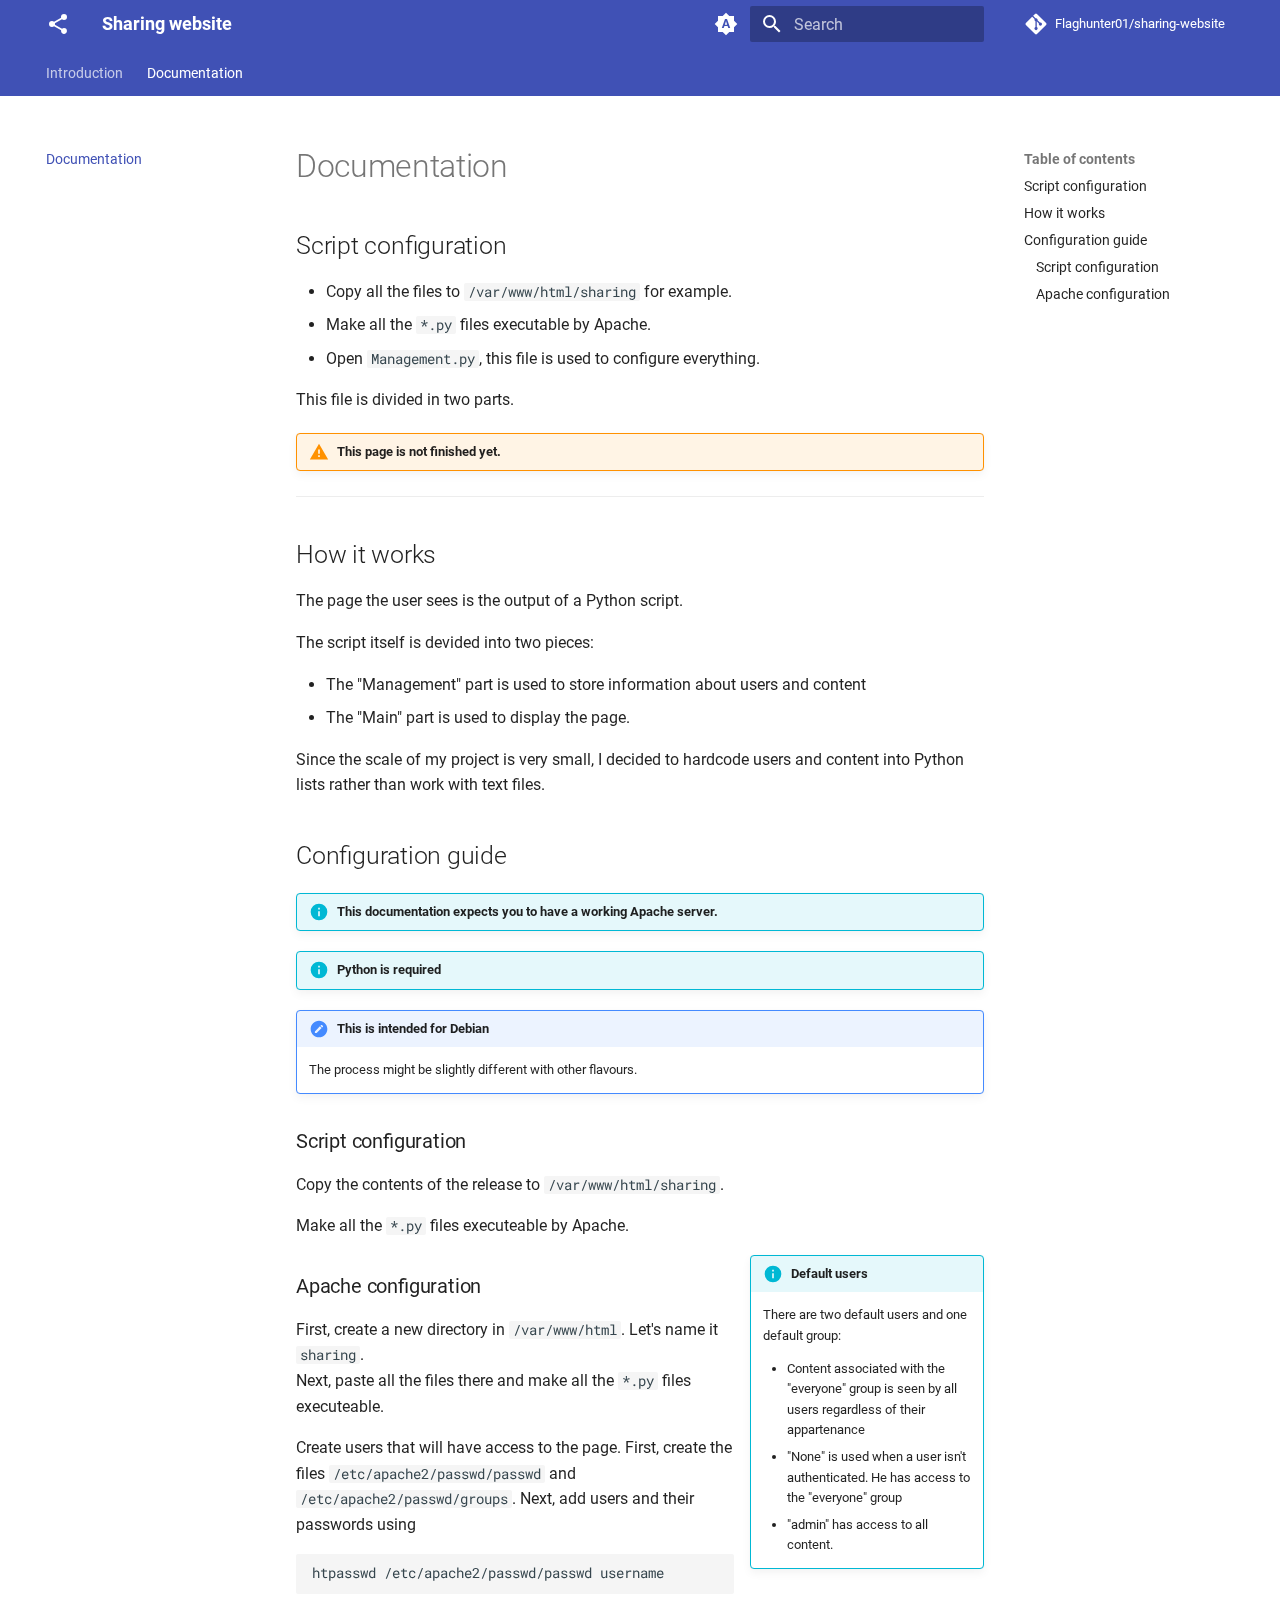
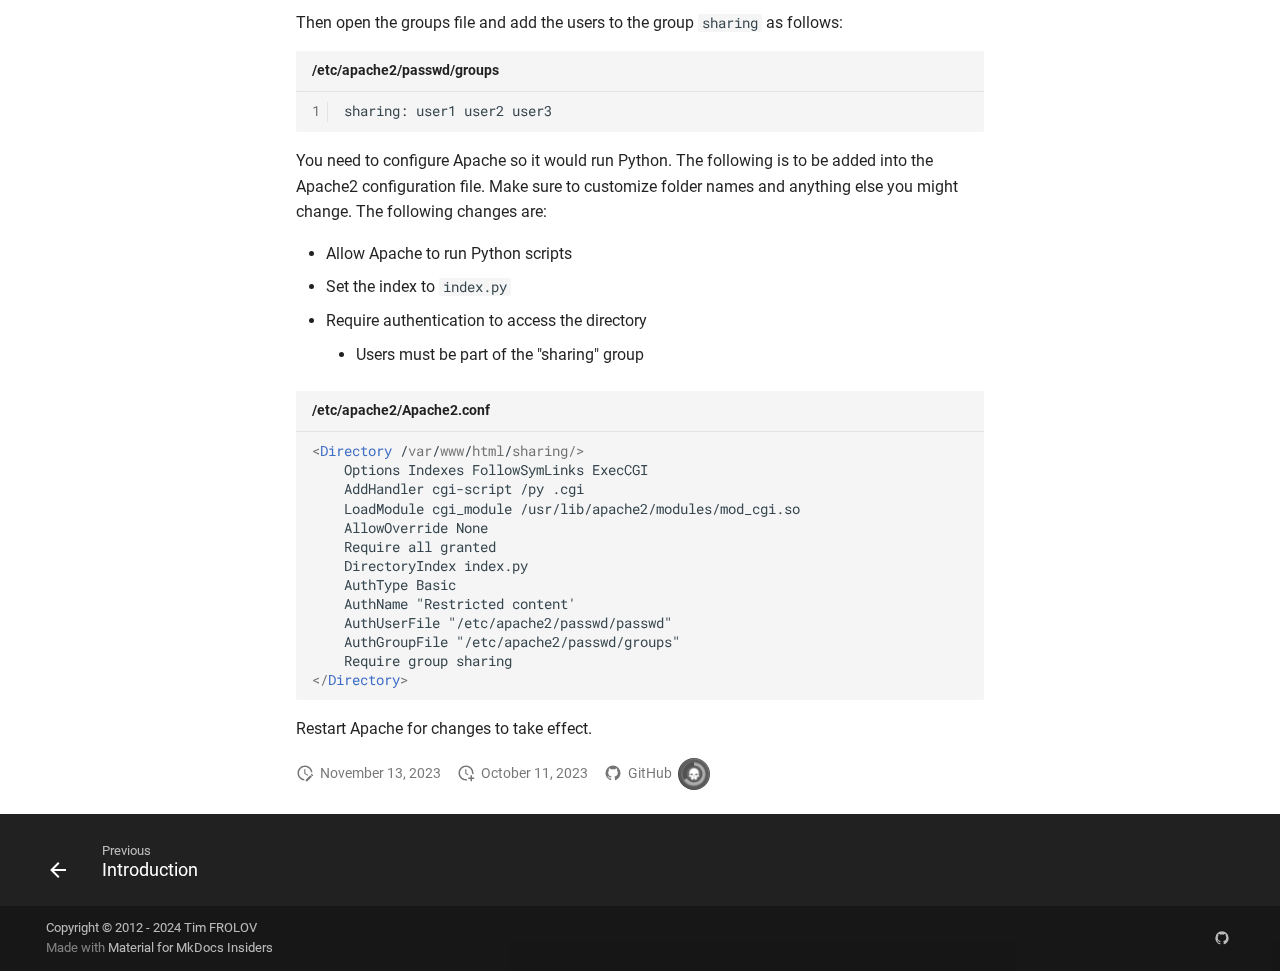
==== commit d319c1c5: "Deployed b3a8ea3 with MkDocs version: 1.5.3" ====
--- a/doc/index.html
+++ b/doc/index.html
@@ -9,8 +9,6 @@
         <meta name="description" content="Documentation of the configuration process">
       
       
-        <meta name="author" content="Flag Hunter">
-      
       
         <link rel="canonical" href="https://flaghunter01.github.io/sharing-website/doc/">
       
@@ -47,8 +45,8 @@
       
         
         
-        <link rel="preconnect" href="https://fonts.gstatic.com" crossorigin>
-        <link rel="stylesheet" href="https://fonts.googleapis.com/css?family=Roboto:300,300i,400,400i,700,700i%7CRoboto+Mono:400,400i,700,700i&display=fallback">
+        
+        <link rel="stylesheet" href="../assets/external/fonts.googleapis.com/css.49ea35f2.css">
         <style>:root{--md-text-font:"Roboto";--md-code-font:"Roboto Mono"}</style>
       
     
@@ -135,7 +133,7 @@
     
     
     
-    <input class="md-option" data-md-color-media="(prefers-color-scheme: light)" data-md-color-scheme="default" data-md-color-primary="deep-purple" data-md-color-accent="red"  aria-label="Switch to dark mode"  type="radio" name="__palette" id="__palette_1">
+    <input class="md-option" data-md-color-media="(prefers-color-scheme: light)" data-md-color-scheme="default" data-md-color-primary="indigo" data-md-color-accent="indigo"  aria-label="Switch to dark mode"  type="radio" name="__palette" id="__palette_1">
     
       <label class="md-header__button md-icon" title="Switch to dark mode" for="__palette_2" hidden>
         <svg xmlns="http://www.w3.org/2000/svg" viewBox="0 0 24 24"><path d="M12 8a4 4 0 0 0-4 4 4 4 0 0 0 4 4 4 4 0 0 0 4-4 4 4 0 0 0-4-4m0 10a6 6 0 0 1-6-6 6 6 0 0 1 6-6 6 6 0 0 1 6 6 6 6 0 0 1-6 6m8-9.31V4h-4.69L12 .69 8.69 4H4v4.69L.69 12 4 15.31V20h4.69L12 23.31 15.31 20H20v-4.69L23.31 12 20 8.69Z"/></svg>
@@ -145,7 +143,7 @@
     
     
     
-    <input class="md-option" data-md-color-media="(prefers-color-scheme: dark)" data-md-color-scheme="slate" data-md-color-primary="teal" data-md-color-accent="amber"  aria-label="Switch to system preference"  type="radio" name="__palette" id="__palette_2">
+    <input class="md-option" data-md-color-media="(prefers-color-scheme: dark)" data-md-color-scheme="slate" data-md-color-primary="indigo" data-md-color-accent="indigo"  aria-label="Switch to system preference"  type="radio" name="__palette" id="__palette_2">
     
       <label class="md-header__button md-icon" title="Switch to system preference" for="__palette_0" hidden>
         <svg xmlns="http://www.w3.org/2000/svg" viewBox="0 0 24 24"><path d="M12 18c-.89 0-1.74-.2-2.5-.55C11.56 16.5 13 14.42 13 12c0-2.42-1.44-4.5-3.5-5.45C10.26 6.2 11.11 6 12 6a6 6 0 0 1 6 6 6 6 0 0 1-6 6m8-9.31V4h-4.69L12 .69 8.69 4H4v4.69L.69 12 4 15.31V20h4.69L12 23.31 15.31 20H20v-4.69L23.31 12 20 8.69Z"/></svg>
@@ -207,7 +205,7 @@
     <svg xmlns="http://www.w3.org/2000/svg" viewBox="0 0 448 512"><!--! Font Awesome Free 6.4.2 by @fontawesome - https://fontawesome.com License - https://fontawesome.com/license/free (Icons: CC BY 4.0, Fonts: SIL OFL 1.1, Code: MIT License) Copyright 2023 Fonticons, Inc.--><path d="M439.55 236.05 244 40.45a28.87 28.87 0 0 0-40.81 0l-40.66 40.63 51.52 51.52c27.06-9.14 52.68 16.77 43.39 43.68l49.66 49.66c34.23-11.8 61.18 31 35.47 56.69-26.49 26.49-70.21-2.87-56-37.34L240.22 199v121.85c25.3 12.54 22.26 41.85 9.08 55a34.34 34.34 0 0 1-48.55 0c-17.57-17.6-11.07-46.91 11.25-56v-123c-20.8-8.51-24.6-30.74-18.64-45L142.57 101 8.45 235.14a28.86 28.86 0 0 0 0 40.81l195.61 195.6a28.86 28.86 0 0 0 40.8 0l194.69-194.69a28.86 28.86 0 0 0 0-40.81z"/></svg>
   </div>
   <div class="md-source__repository">
-    FlagHunter01/sharing-website
+    Flaghunter01/sharing-website
   </div>
 </a>
       </div>
@@ -300,7 +298,7 @@
     <svg xmlns="http://www.w3.org/2000/svg" viewBox="0 0 448 512"><!--! Font Awesome Free 6.4.2 by @fontawesome - https://fontawesome.com License - https://fontawesome.com/license/free (Icons: CC BY 4.0, Fonts: SIL OFL 1.1, Code: MIT License) Copyright 2023 Fonticons, Inc.--><path d="M439.55 236.05 244 40.45a28.87 28.87 0 0 0-40.81 0l-40.66 40.63 51.52 51.52c27.06-9.14 52.68 16.77 43.39 43.68l49.66 49.66c34.23-11.8 61.18 31 35.47 56.69-26.49 26.49-70.21-2.87-56-37.34L240.22 199v121.85c25.3 12.54 22.26 41.85 9.08 55a34.34 34.34 0 0 1-48.55 0c-17.57-17.6-11.07-46.91 11.25-56v-123c-20.8-8.51-24.6-30.74-18.64-45L142.57 101 8.45 235.14a28.86 28.86 0 0 0 0 40.81l195.61 195.6a28.86 28.86 0 0 0 40.8 0l194.69-194.69a28.86 28.86 0 0 0 0-40.81z"/></svg>
   </div>
   <div class="md-source__repository">
-    FlagHunter01/sharing-website
+    Flaghunter01/sharing-website
   </div>
 </a>
     </div>
@@ -574,7 +572,7 @@
 
   <h1>Documentation</h1>
 
-<h2 id="script-configuration">Script configuration<a class="headerlink" href="#script-configuration" title="Permanent link">⚓︎</a></h2>
+<h2 id="script-configuration">Script configuration<a class="headerlink" href="#script-configuration" title="Permanent link">&para;</a></h2>
 <ul>
 <li>Copy all the files to <code>/var/www/html/sharing</code> for example. </li>
 <li>Make all the <code>*.py</code> files executable by Apache.</li>
@@ -586,7 +584,7 @@
 </div>
 <hr>
 
-<h2 id="how-it-works">How it works<a class="headerlink" href="#how-it-works" title="Permanent link">⚓︎</a></h2>
+<h2 id="how-it-works">How it works<a class="headerlink" href="#how-it-works" title="Permanent link">&para;</a></h2>
 <p>The page the user sees is the output of a Python script.</p>
 <p>The script itself is devided into two pieces:</p>
 <ul>
@@ -594,7 +592,7 @@
 <li>The "Main" part is used to display the page.</li>
 </ul>
 <p>Since the scale of my project is very small, I decided to hardcode users and content into Python lists rather than work with text files.</p>
-<h2 id="configuration-guide">Configuration guide<a class="headerlink" href="#configuration-guide" title="Permanent link">⚓︎</a></h2>
+<h2 id="configuration-guide">Configuration guide<a class="headerlink" href="#configuration-guide" title="Permanent link">&para;</a></h2>
 <div class="admonition info">
 <p class="admonition-title">This documentation expects you to have a working Apache server.</p>
 </div>
@@ -605,7 +603,7 @@
 <p class="admonition-title">This is intended for Debian</p>
 <p>The process might be slightly different with other flavours.</p>
 </div>
-<h3 id="script-configuration_1">Script configuration<a class="headerlink" href="#script-configuration_1" title="Permanent link">⚓︎</a></h3>
+<h3 id="script-configuration_1">Script configuration<a class="headerlink" href="#script-configuration_1" title="Permanent link">&para;</a></h3>
 <p>Copy the contents of the release to <code>/var/www/html/sharing</code>.</p>
 <p>Make all the <code>*.py</code> files executeable by Apache.</p>
 <div class="admonition info inline end">
@@ -617,16 +615,16 @@
 <li>"admin" has access to all content.</li>
 </ul>
 </div>
-<h3 id="apache-configuration">Apache configuration<a class="headerlink" href="#apache-configuration" title="Permanent link">⚓︎</a></h3>
+<h3 id="apache-configuration">Apache configuration<a class="headerlink" href="#apache-configuration" title="Permanent link">&para;</a></h3>
 <p>First, create a new directory in <code>/var/www/html</code>. Let's name it <code>sharing</code>.<br>
 Next, paste all the files there and make all the <code>*.py</code> files executeable.</p>
 <p>Create users that will have access to the page.
 First, create the files <code>/etc/apache2/passwd/passwd</code> and <code>/etc/apache2/passwd/groups</code>.
 Next, add users and their passwords using</p>
-<div class="highlight"><pre><span></span><code><a id="__codelineno-0-1" name="__codelineno-0-1" href="#__codelineno-0-1"></a>htpasswd /etc/apache2/passwd/passwd username
+<div class="highlight"><pre><span></span><code>htpasswd /etc/apache2/passwd/passwd username
 </code></pre></div>
 <p>Then open the groups file and add the users to the group <code>sharing</code> as follows:</p>
-<div class="highlight"><table class="highlighttable"><tr><th colspan="2" class="filename"><span class="filename">/etc/apache2/passwd/groups</span></th></tr><tr><td class="linenos"><div class="linenodiv"><pre><span></span><span class="normal"><a href="#__codelineno-1-1">1</a></span></pre></div></td><td class="code"><div><pre><span></span><code><a id="__codelineno-1-1" name="__codelineno-1-1"></a>sharing: user1 user2 user3
+<div class="highlight"><table class="highlighttable"><tr><th colspan="2" class="filename"><span class="filename">/etc/apache2/passwd/groups</span></th></tr><tr><td class="linenos"><div class="linenodiv"><pre><span></span><span class="normal">1</span></pre></div></td><td class="code"><div><pre><span></span><code>sharing: user1 user2 user3
 </code></pre></div></td></tr></table></div>
 <p>You need to configure Apache so it would run Python.
 The following is to be added into the Apache2 configuration file.
@@ -640,25 +638,67 @@
 </ul>
 </li>
 </ul>
-<div class="highlight"><span class="filename">/etc/apache2/Apache2.conf</span><pre><span></span><code><a id="__codelineno-2-1" name="__codelineno-2-1" href="#__codelineno-2-1"></a><span class="p">&lt;</span><span class="nt">Directory</span> <span class="err">/</span><span class="na">var</span><span class="err">/</span><span class="na">www</span><span class="err">/</span><span class="na">html</span><span class="err">/</span><span class="na">sharing</span><span class="p">/&gt;</span>
-<a id="__codelineno-2-2" name="__codelineno-2-2" href="#__codelineno-2-2"></a>    Options Indexes FollowSymLinks ExecCGI
-<a id="__codelineno-2-3" name="__codelineno-2-3" href="#__codelineno-2-3"></a>    AddHandler cgi-script /py .cgi
-<a id="__codelineno-2-4" name="__codelineno-2-4" href="#__codelineno-2-4"></a>    LoadModule cgi_module /usr/lib/apache2/modules/mod_cgi.so
-<a id="__codelineno-2-5" name="__codelineno-2-5" href="#__codelineno-2-5"></a>    AllowOverride None
-<a id="__codelineno-2-6" name="__codelineno-2-6" href="#__codelineno-2-6"></a>    Require all granted
-<a id="__codelineno-2-7" name="__codelineno-2-7" href="#__codelineno-2-7"></a>    DirectoryIndex index.py
-<a id="__codelineno-2-8" name="__codelineno-2-8" href="#__codelineno-2-8"></a>    AuthType Basic
-<a id="__codelineno-2-9" name="__codelineno-2-9" href="#__codelineno-2-9"></a>    AuthName &quot;Restricted content&#39;
-<a id="__codelineno-2-10" name="__codelineno-2-10" href="#__codelineno-2-10"></a>    AuthUserFile &quot;/etc/apache2/passwd/passwd&quot;
-<a id="__codelineno-2-11" name="__codelineno-2-11" href="#__codelineno-2-11"></a>    AuthGroupFile &quot;/etc/apache2/passwd/groups&quot;
-<a id="__codelineno-2-12" name="__codelineno-2-12" href="#__codelineno-2-12"></a>    Require group sharing
-<a id="__codelineno-2-13" name="__codelineno-2-13" href="#__codelineno-2-13"></a><span class="p">&lt;/</span><span class="nt">Directory</span><span class="p">&gt;</span>
+<div class="highlight"><span class="filename">/etc/apache2/Apache2.conf</span><pre><span></span><code><span class="p">&lt;</span><span class="nt">Directory</span> <span class="err">/</span><span class="na">var</span><span class="err">/</span><span class="na">www</span><span class="err">/</span><span class="na">html</span><span class="err">/</span><span class="na">sharing</span><span class="p">/&gt;</span>
+    Options Indexes FollowSymLinks ExecCGI
+    AddHandler cgi-script /py .cgi
+    LoadModule cgi_module /usr/lib/apache2/modules/mod_cgi.so
+    AllowOverride None
+    Require all granted
+    DirectoryIndex index.py
+    AuthType Basic
+    AuthName &quot;Restricted content&#39;
+    AuthUserFile &quot;/etc/apache2/passwd/passwd&quot;
+    AuthGroupFile &quot;/etc/apache2/passwd/groups&quot;
+    Require group sharing
+<span class="p">&lt;/</span><span class="nt">Directory</span><span class="p">&gt;</span>
 </code></pre></div>
 <p>Restart Apache for changes to take effect. </p>
 
   
-  
-
+    
+  
+  
+    
+  
+
+
+  <aside class="md-source-file">
+    
+      <span class="md-source-file__fact">
+        <span class="md-icon" title="Last update">
+          <svg xmlns="http://www.w3.org/2000/svg" viewBox="0 0 24 24"><path d="M21 13.1c-.1 0-.3.1-.4.2l-1 1 2.1 2.1 1-1c.2-.2.2-.6 0-.8l-1.3-1.3c-.1-.1-.2-.2-.4-.2m-1.9 1.8-6.1 6V23h2.1l6.1-6.1-2.1-2M12.5 7v5.2l4 2.4-1 1L11 13V7h1.5M11 21.9c-5.1-.5-9-4.8-9-9.9C2 6.5 6.5 2 12 2c5.3 0 9.6 4.1 10 9.3-.3-.1-.6-.2-1-.2s-.7.1-1 .2C19.6 7.2 16.2 4 12 4c-4.4 0-8 3.6-8 8 0 4.1 3.1 7.5 7.1 7.9l-.1.2v1.8Z"/></svg>
+        </span>
+        <span class="git-revision-date-localized-plugin git-revision-date-localized-plugin-date">November 13, 2023</span>
+      </span>
+    
+    
+      <span class="md-source-file__fact">
+        <span class="md-icon" title="Created">
+          <svg xmlns="http://www.w3.org/2000/svg" viewBox="0 0 24 24"><path d="M14.47 15.08 11 13V7h1.5v5.25l3.08 1.83c-.41.28-.79.62-1.11 1m-1.39 4.84c-.36.05-.71.08-1.08.08-4.42 0-8-3.58-8-8s3.58-8 8-8 8 3.58 8 8c0 .37-.03.72-.08 1.08.69.1 1.33.32 1.92.64.1-.56.16-1.13.16-1.72 0-5.5-4.5-10-10-10S2 6.5 2 12s4.47 10 10 10c.59 0 1.16-.06 1.72-.16-.32-.59-.54-1.23-.64-1.92M18 15v3h-3v2h3v3h2v-3h3v-2h-3v-3h-2Z"/></svg>
+        </span>
+        <span class="git-revision-date-localized-plugin git-revision-date-localized-plugin-date">October 11, 2023</span>
+      </span>
+    
+    
+    
+      <span class="md-source-file__fact">
+        <span class="md-icon" title="Contributors">
+          <svg xmlns="http://www.w3.org/2000/svg" viewBox="0 0 24 24"><path d="M12 2A10 10 0 0 0 2 12c0 4.42 2.87 8.17 6.84 9.5.5.08.66-.23.66-.5v-1.69c-2.77.6-3.36-1.34-3.36-1.34-.46-1.16-1.11-1.47-1.11-1.47-.91-.62.07-.6.07-.6 1 .07 1.53 1.03 1.53 1.03.87 1.52 2.34 1.07 2.91.83.09-.65.35-1.09.63-1.34-2.22-.25-4.55-1.11-4.55-4.92 0-1.11.38-2 1.03-2.71-.1-.25-.45-1.29.1-2.64 0 0 .84-.27 2.75 1.02.79-.22 1.65-.33 2.5-.33.85 0 1.71.11 2.5.33 1.91-1.29 2.75-1.02 2.75-1.02.55 1.35.2 2.39.1 2.64.65.71 1.03 1.6 1.03 2.71 0 3.82-2.34 4.66-4.57 4.91.36.31.69.92.69 1.85V21c0 .27.16.59.67.5C19.14 20.16 22 16.42 22 12A10 10 0 0 0 12 2Z"/></svg>
+        </span>
+        <span>GitHub</span>
+        <nav>
+          
+            <a href="https://github.com/FlagHunter01" class="md-author" title="@FlagHunter01">
+              
+              <img src="../assets/external/avatars.githubusercontent.com/u/32909577.5aea0b69.png" alt="FlagHunter01">
+            </a>
+          
+          
+          
+        </nav>
+      </span>
+    
+  </aside>
 
 
 
@@ -713,7 +753,7 @@
       <div class="md-copyright">
   
     <div class="md-copyright__highlight">
-      Copyright &copy; 2022 - 2023 Flag Hunter
+      Copyright &copy; 2012 - 2024 Tim FROLOV
     </div>
   
   
@@ -730,11 +770,8 @@
     
     
     
-      
-      
-    
-    <a href="https://github.com/flaghunter01/" target="_blank" rel="noopener" title="github.com" class="md-social__link">
-      <svg xmlns="http://www.w3.org/2000/svg" viewBox="0 0 496 512"><!--! Font Awesome Free 6.4.2 by @fontawesome - https://fontawesome.com License - https://fontawesome.com/license/free (Icons: CC BY 4.0, Fonts: SIL OFL 1.1, Code: MIT License) Copyright 2023 Fonticons, Inc.--><path d="M165.9 397.4c0 2-2.3 3.6-5.2 3.6-3.3.3-5.6-1.3-5.6-3.6 0-2 2.3-3.6 5.2-3.6 3-.3 5.6 1.3 5.6 3.6zm-31.1-4.5c-.7 2 1.3 4.3 4.3 4.9 2.6 1 5.6 0 6.2-2s-1.3-4.3-4.3-5.2c-2.6-.7-5.5.3-6.2 2.3zm44.2-1.7c-2.9.7-4.9 2.6-4.6 4.9.3 2 2.9 3.3 5.9 2.6 2.9-.7 4.9-2.6 4.6-4.6-.3-1.9-3-3.2-5.9-2.9zM244.8 8C106.1 8 0 113.3 0 252c0 110.9 69.8 205.8 169.5 239.2 12.8 2.3 17.3-5.6 17.3-12.1 0-6.2-.3-40.4-.3-61.4 0 0-70 15-84.7-29.8 0 0-11.4-29.1-27.8-36.6 0 0-22.9-15.7 1.6-15.4 0 0 24.9 2 38.6 25.8 21.9 38.6 58.6 27.5 72.9 20.9 2.3-16 8.8-27.1 16-33.7-55.9-6.2-112.3-14.3-112.3-110.5 0-27.5 7.6-41.3 23.6-58.9-2.6-6.5-11.1-33.3 2.6-67.9 20.9-6.5 69 27 69 27 20-5.6 41.5-8.5 62.8-8.5s42.8 2.9 62.8 8.5c0 0 48.1-33.6 69-27 13.7 34.7 5.2 61.4 2.6 67.9 16 17.7 25.8 31.5 25.8 58.9 0 96.5-58.9 104.2-114.8 110.5 9.2 7.9 17 22.9 17 46.4 0 33.7-.3 75.4-.3 83.6 0 6.5 4.6 14.4 17.3 12.1C428.2 457.8 496 362.9 496 252 496 113.3 383.5 8 244.8 8zM97.2 352.9c-1.3 1-1 3.3.7 5.2 1.6 1.6 3.9 2.3 5.2 1 1.3-1 1-3.3-.7-5.2-1.6-1.6-3.9-2.3-5.2-1zm-10.8-8.1c-.7 1.3.3 2.9 2.3 3.9 1.6 1 3.6.7 4.3-.7.7-1.3-.3-2.9-2.3-3.9-2-.6-3.6-.3-4.3.7zm32.4 35.6c-1.6 1.3-1 4.3 1.3 6.2 2.3 2.3 5.2 2.6 6.5 1 1.3-1.3.7-4.3-1.3-6.2-2.2-2.3-5.2-2.6-6.5-1zm-11.4-14.7c-1.6 1-1.6 3.6 0 5.9 1.6 2.3 4.3 3.3 5.6 2.3 1.6-1.3 1.6-3.9 0-6.2-1.4-2.3-4-3.3-5.6-2z"/></svg>
+    <a href="https://github.com/flaghunter01/" target="_blank" rel="noopener" title="FlagHunter01" class="md-social__link">
+      <svg xmlns="http://www.w3.org/2000/svg" viewBox="0 0 24 24"><path d="M12 2A10 10 0 0 0 2 12c0 4.42 2.87 8.17 6.84 9.5.5.08.66-.23.66-.5v-1.69c-2.77.6-3.36-1.34-3.36-1.34-.46-1.16-1.11-1.47-1.11-1.47-.91-.62.07-.6.07-.6 1 .07 1.53 1.03 1.53 1.03.87 1.52 2.34 1.07 2.91.83.09-.65.35-1.09.63-1.34-2.22-.25-4.55-1.11-4.55-4.92 0-1.11.38-2 1.03-2.71-.1-.25-.45-1.29.1-2.64 0 0 .84-.27 2.75 1.02.79-.22 1.65-.33 2.5-.33.85 0 1.71.11 2.5.33 1.91-1.29 2.75-1.02 2.75-1.02.55 1.35.2 2.39.1 2.64.65.71 1.03 1.6 1.03 2.71 0 3.82-2.34 4.66-4.57 4.91.36.31.69.92.69 1.85V21c0 .27.16.59.67.5C19.14 20.16 22 16.42 22 12A10 10 0 0 0 12 2Z"/></svg>
     </a>
   
 </div>
@@ -748,7 +785,7 @@
       <div class="md-dialog__inner md-typeset"></div>
     </div>
     
-    <script id="__config" type="application/json">{"base": "..", "features": ["content.code.copy", "navigation.footer", "navigation.instant", "navigation.tracking", "navigation.tabs", "navigation.sections", "navigation.expand", "navigation.path", "navigation.indexes", "toc.follow", "navigation.top", "search.suggest", "search.highlight", "content.tabs.link", "content.tooltips"], "search": "../assets/javascripts/workers/search.f2da59ea.min.js", "translations": {"clipboard.copied": "Copied to clipboard", "clipboard.copy": "Copy to clipboard", "search.result.more.one": "1 more on this page", "search.result.more.other": "# more on this page", "search.result.none": "No matching documents", "search.result.one": "1 matching document", "search.result.other": "# matching documents", "search.result.placeholder": "Type to start searching", "search.result.term.missing": "Missing", "select.version": "Select version"}}</script>
+    <script id="__config" type="application/json">{"base": "..", "features": ["navigation.instant", "navigation.instant.prefetch", "navigation.instant.progress", "navigation.tracking", "navigation.tabs", "navigation.path", "navigation.indexes", "toc.follow", "navigation.top", "search.suggest", "search.highlight", "navigation.footer", "content.tabs.link"], "search": "../assets/javascripts/workers/search.f2da59ea.min.js", "translations": {"clipboard.copied": "Copied to clipboard", "clipboard.copy": "Copy to clipboard", "search.result.more.one": "1 more on this page", "search.result.more.other": "# more on this page", "search.result.none": "No matching documents", "search.result.one": "1 matching document", "search.result.other": "# matching documents", "search.result.placeholder": "Type to start searching", "search.result.term.missing": "Missing", "select.version": "Select version"}}</script>
     
     
       <script src="../assets/javascripts/bundle.65061dd4.min.js"></script>
--- a/assets/external/fonts.googleapis.com/css.49ea35f2.css
+++ b/assets/external/fonts.googleapis.com/css.49ea35f2.css
@@ -0,0 +1,594 @@
+/* cyrillic-ext */
+@font-face {
+  font-family: 'Roboto';
+  font-style: italic;
+  font-weight: 300;
+  font-display: fallback;
+  src: url(../fonts.gstatic.com/s/roboto/v30/KFOjCnqEu92Fr1Mu51TjASc3CsTKlA.woff2) format('woff2');
+  unicode-range: U+0460-052F, U+1C80-1C88, U+20B4, U+2DE0-2DFF, U+A640-A69F, U+FE2E-FE2F;
+}
+/* cyrillic */
+@font-face {
+  font-family: 'Roboto';
+  font-style: italic;
+  font-weight: 300;
+  font-display: fallback;
+  src: url(../fonts.gstatic.com/s/roboto/v30/KFOjCnqEu92Fr1Mu51TjASc-CsTKlA.woff2) format('woff2');
+  unicode-range: U+0301, U+0400-045F, U+0490-0491, U+04B0-04B1, U+2116;
+}
+/* greek-ext */
+@font-face {
+  font-family: 'Roboto';
+  font-style: italic;
+  font-weight: 300;
+  font-display: fallback;
+  src: url(../fonts.gstatic.com/s/roboto/v30/KFOjCnqEu92Fr1Mu51TjASc2CsTKlA.woff2) format('woff2');
+  unicode-range: U+1F00-1FFF;
+}
+/* greek */
+@font-face {
+  font-family: 'Roboto';
+  font-style: italic;
+  font-weight: 300;
+  font-display: fallback;
+  src: url(../fonts.gstatic.com/s/roboto/v30/KFOjCnqEu92Fr1Mu51TjASc5CsTKlA.woff2) format('woff2');
+  unicode-range: U+0370-03FF;
+}
+/* vietnamese */
+@font-face {
+  font-family: 'Roboto';
+  font-style: italic;
+  font-weight: 300;
+  font-display: fallback;
+  src: url(../fonts.gstatic.com/s/roboto/v30/KFOjCnqEu92Fr1Mu51TjASc1CsTKlA.woff2) format('woff2');
+  unicode-range: U+0102-0103, U+0110-0111, U+0128-0129, U+0168-0169, U+01A0-01A1, U+01AF-01B0, U+0300-0301, U+0303-0304, U+0308-0309, U+0323, U+0329, U+1EA0-1EF9, U+20AB;
+}
+/* latin-ext */
+@font-face {
+  font-family: 'Roboto';
+  font-style: italic;
+  font-weight: 300;
+  font-display: fallback;
+  src: url(../fonts.gstatic.com/s/roboto/v30/KFOjCnqEu92Fr1Mu51TjASc0CsTKlA.woff2) format('woff2');
+  unicode-range: U+0100-02AF, U+0304, U+0308, U+0329, U+1E00-1E9F, U+1EF2-1EFF, U+2020, U+20A0-20AB, U+20AD-20CF, U+2113, U+2C60-2C7F, U+A720-A7FF;
+}
+/* latin */
+@font-face {
+  font-family: 'Roboto';
+  font-style: italic;
+  font-weight: 300;
+  font-display: fallback;
+  src: url(../fonts.gstatic.com/s/roboto/v30/KFOjCnqEu92Fr1Mu51TjASc6CsQ.woff2) format('woff2');
+  unicode-range: U+0000-00FF, U+0131, U+0152-0153, U+02BB-02BC, U+02C6, U+02DA, U+02DC, U+0304, U+0308, U+0329, U+2000-206F, U+2074, U+20AC, U+2122, U+2191, U+2193, U+2212, U+2215, U+FEFF, U+FFFD;
+}
+/* cyrillic-ext */
+@font-face {
+  font-family: 'Roboto';
+  font-style: italic;
+  font-weight: 400;
+  font-display: fallback;
+  src: url(../fonts.gstatic.com/s/roboto/v30/KFOkCnqEu92Fr1Mu51xFIzIFKw.woff2) format('woff2');
+  unicode-range: U+0460-052F, U+1C80-1C88, U+20B4, U+2DE0-2DFF, U+A640-A69F, U+FE2E-FE2F;
+}
+/* cyrillic */
+@font-face {
+  font-family: 'Roboto';
+  font-style: italic;
+  font-weight: 400;
+  font-display: fallback;
+  src: url(../fonts.gstatic.com/s/roboto/v30/KFOkCnqEu92Fr1Mu51xMIzIFKw.woff2) format('woff2');
+  unicode-range: U+0301, U+0400-045F, U+0490-0491, U+04B0-04B1, U+2116;
+}
+/* greek-ext */
+@font-face {
+  font-family: 'Roboto';
+  font-style: italic;
+  font-weight: 400;
+  font-display: fallback;
+  src: url(../fonts.gstatic.com/s/roboto/v30/KFOkCnqEu92Fr1Mu51xEIzIFKw.woff2) format('woff2');
+  unicode-range: U+1F00-1FFF;
+}
+/* greek */
+@font-face {
+  font-family: 'Roboto';
+  font-style: italic;
+  font-weight: 400;
+  font-display: fallback;
+  src: url(../fonts.gstatic.com/s/roboto/v30/KFOkCnqEu92Fr1Mu51xLIzIFKw.woff2) format('woff2');
+  unicode-range: U+0370-03FF;
+}
+/* vietnamese */
+@font-face {
+  font-family: 'Roboto';
+  font-style: italic;
+  font-weight: 400;
+  font-display: fallback;
+  src: url(../fonts.gstatic.com/s/roboto/v30/KFOkCnqEu92Fr1Mu51xHIzIFKw.woff2) format('woff2');
+  unicode-range: U+0102-0103, U+0110-0111, U+0128-0129, U+0168-0169, U+01A0-01A1, U+01AF-01B0, U+0300-0301, U+0303-0304, U+0308-0309, U+0323, U+0329, U+1EA0-1EF9, U+20AB;
+}
+/* latin-ext */
+@font-face {
+  font-family: 'Roboto';
+  font-style: italic;
+  font-weight: 400;
+  font-display: fallback;
+  src: url(../fonts.gstatic.com/s/roboto/v30/KFOkCnqEu92Fr1Mu51xGIzIFKw.woff2) format('woff2');
+  unicode-range: U+0100-02AF, U+0304, U+0308, U+0329, U+1E00-1E9F, U+1EF2-1EFF, U+2020, U+20A0-20AB, U+20AD-20CF, U+2113, U+2C60-2C7F, U+A720-A7FF;
+}
+/* latin */
+@font-face {
+  font-family: 'Roboto';
+  font-style: italic;
+  font-weight: 400;
+  font-display: fallback;
+  src: url(../fonts.gstatic.com/s/roboto/v30/KFOkCnqEu92Fr1Mu51xIIzI.woff2) format('woff2');
+  unicode-range: U+0000-00FF, U+0131, U+0152-0153, U+02BB-02BC, U+02C6, U+02DA, U+02DC, U+0304, U+0308, U+0329, U+2000-206F, U+2074, U+20AC, U+2122, U+2191, U+2193, U+2212, U+2215, U+FEFF, U+FFFD;
+}
+/* cyrillic-ext */
+@font-face {
+  font-family: 'Roboto';
+  font-style: italic;
+  font-weight: 700;
+  font-display: fallback;
+  src: url(../fonts.gstatic.com/s/roboto/v30/KFOjCnqEu92Fr1Mu51TzBic3CsTKlA.woff2) format('woff2');
+  unicode-range: U+0460-052F, U+1C80-1C88, U+20B4, U+2DE0-2DFF, U+A640-A69F, U+FE2E-FE2F;
+}
+/* cyrillic */
+@font-face {
+  font-family: 'Roboto';
+  font-style: italic;
+  font-weight: 700;
+  font-display: fallback;
+  src: url(../fonts.gstatic.com/s/roboto/v30/KFOjCnqEu92Fr1Mu51TzBic-CsTKlA.woff2) format('woff2');
+  unicode-range: U+0301, U+0400-045F, U+0490-0491, U+04B0-04B1, U+2116;
+}
+/* greek-ext */
+@font-face {
+  font-family: 'Roboto';
+  font-style: italic;
+  font-weight: 700;
+  font-display: fallback;
+  src: url(../fonts.gstatic.com/s/roboto/v30/KFOjCnqEu92Fr1Mu51TzBic2CsTKlA.woff2) format('woff2');
+  unicode-range: U+1F00-1FFF;
+}
+/* greek */
+@font-face {
+  font-family: 'Roboto';
+  font-style: italic;
+  font-weight: 700;
+  font-display: fallback;
+  src: url(../fonts.gstatic.com/s/roboto/v30/KFOjCnqEu92Fr1Mu51TzBic5CsTKlA.woff2) format('woff2');
+  unicode-range: U+0370-03FF;
+}
+/* vietnamese */
+@font-face {
+  font-family: 'Roboto';
+  font-style: italic;
+  font-weight: 700;
+  font-display: fallback;
+  src: url(../fonts.gstatic.com/s/roboto/v30/KFOjCnqEu92Fr1Mu51TzBic1CsTKlA.woff2) format('woff2');
+  unicode-range: U+0102-0103, U+0110-0111, U+0128-0129, U+0168-0169, U+01A0-01A1, U+01AF-01B0, U+0300-0301, U+0303-0304, U+0308-0309, U+0323, U+0329, U+1EA0-1EF9, U+20AB;
+}
+/* latin-ext */
+@font-face {
+  font-family: 'Roboto';
+  font-style: italic;
+  font-weight: 700;
+  font-display: fallback;
+  src: url(../fonts.gstatic.com/s/roboto/v30/KFOjCnqEu92Fr1Mu51TzBic0CsTKlA.woff2) format('woff2');
+  unicode-range: U+0100-02AF, U+0304, U+0308, U+0329, U+1E00-1E9F, U+1EF2-1EFF, U+2020, U+20A0-20AB, U+20AD-20CF, U+2113, U+2C60-2C7F, U+A720-A7FF;
+}
+/* latin */
+@font-face {
+  font-family: 'Roboto';
+  font-style: italic;
+  font-weight: 700;
+  font-display: fallback;
+  src: url(../fonts.gstatic.com/s/roboto/v30/KFOjCnqEu92Fr1Mu51TzBic6CsQ.woff2) format('woff2');
+  unicode-range: U+0000-00FF, U+0131, U+0152-0153, U+02BB-02BC, U+02C6, U+02DA, U+02DC, U+0304, U+0308, U+0329, U+2000-206F, U+2074, U+20AC, U+2122, U+2191, U+2193, U+2212, U+2215, U+FEFF, U+FFFD;
+}
+/* cyrillic-ext */
+@font-face {
+  font-family: 'Roboto';
+  font-style: normal;
+  font-weight: 300;
+  font-display: fallback;
+  src: url(../fonts.gstatic.com/s/roboto/v30/KFOlCnqEu92Fr1MmSU5fCRc4EsA.woff2) format('woff2');
+  unicode-range: U+0460-052F, U+1C80-1C88, U+20B4, U+2DE0-2DFF, U+A640-A69F, U+FE2E-FE2F;
+}
+/* cyrillic */
+@font-face {
+  font-family: 'Roboto';
+  font-style: normal;
+  font-weight: 300;
+  font-display: fallback;
+  src: url(../fonts.gstatic.com/s/roboto/v30/KFOlCnqEu92Fr1MmSU5fABc4EsA.woff2) format('woff2');
+  unicode-range: U+0301, U+0400-045F, U+0490-0491, U+04B0-04B1, U+2116;
+}
+/* greek-ext */
+@font-face {
+  font-family: 'Roboto';
+  font-style: normal;
+  font-weight: 300;
+  font-display: fallback;
+  src: url(../fonts.gstatic.com/s/roboto/v30/KFOlCnqEu92Fr1MmSU5fCBc4EsA.woff2) format('woff2');
+  unicode-range: U+1F00-1FFF;
+}
+/* greek */
+@font-face {
+  font-family: 'Roboto';
+  font-style: normal;
+  font-weight: 300;
+  font-display: fallback;
+  src: url(../fonts.gstatic.com/s/roboto/v30/KFOlCnqEu92Fr1MmSU5fBxc4EsA.woff2) format('woff2');
+  unicode-range: U+0370-03FF;
+}
+/* vietnamese */
+@font-face {
+  font-family: 'Roboto';
+  font-style: normal;
+  font-weight: 300;
+  font-display: fallback;
+  src: url(../fonts.gstatic.com/s/roboto/v30/KFOlCnqEu92Fr1MmSU5fCxc4EsA.woff2) format('woff2');
+  unicode-range: U+0102-0103, U+0110-0111, U+0128-0129, U+0168-0169, U+01A0-01A1, U+01AF-01B0, U+0300-0301, U+0303-0304, U+0308-0309, U+0323, U+0329, U+1EA0-1EF9, U+20AB;
+}
+/* latin-ext */
+@font-face {
+  font-family: 'Roboto';
+  font-style: normal;
+  font-weight: 300;
+  font-display: fallback;
+  src: url(../fonts.gstatic.com/s/roboto/v30/KFOlCnqEu92Fr1MmSU5fChc4EsA.woff2) format('woff2');
+  unicode-range: U+0100-02AF, U+0304, U+0308, U+0329, U+1E00-1E9F, U+1EF2-1EFF, U+2020, U+20A0-20AB, U+20AD-20CF, U+2113, U+2C60-2C7F, U+A720-A7FF;
+}
+/* latin */
+@font-face {
+  font-family: 'Roboto';
+  font-style: normal;
+  font-weight: 300;
+  font-display: fallback;
+  src: url(../fonts.gstatic.com/s/roboto/v30/KFOlCnqEu92Fr1MmSU5fBBc4.woff2) format('woff2');
+  unicode-range: U+0000-00FF, U+0131, U+0152-0153, U+02BB-02BC, U+02C6, U+02DA, U+02DC, U+0304, U+0308, U+0329, U+2000-206F, U+2074, U+20AC, U+2122, U+2191, U+2193, U+2212, U+2215, U+FEFF, U+FFFD;
+}
+/* cyrillic-ext */
+@font-face {
+  font-family: 'Roboto';
+  font-style: normal;
+  font-weight: 400;
+  font-display: fallback;
+  src: url(../fonts.gstatic.com/s/roboto/v30/KFOmCnqEu92Fr1Mu72xKOzY.woff2) format('woff2');
+  unicode-range: U+0460-052F, U+1C80-1C88, U+20B4, U+2DE0-2DFF, U+A640-A69F, U+FE2E-FE2F;
+}
+/* cyrillic */
+@font-face {
+  font-family: 'Roboto';
+  font-style: normal;
+  font-weight: 400;
+  font-display: fallback;
+  src: url(../fonts.gstatic.com/s/roboto/v30/KFOmCnqEu92Fr1Mu5mxKOzY.woff2) format('woff2');
+  unicode-range: U+0301, U+0400-045F, U+0490-0491, U+04B0-04B1, U+2116;
+}
+/* greek-ext */
+@font-face {
+  font-family: 'Roboto';
+  font-style: normal;
+  font-weight: 400;
+  font-display: fallback;
+  src: url(../fonts.gstatic.com/s/roboto/v30/KFOmCnqEu92Fr1Mu7mxKOzY.woff2) format('woff2');
+  unicode-range: U+1F00-1FFF;
+}
+/* greek */
+@font-face {
+  font-family: 'Roboto';
+  font-style: normal;
+  font-weight: 400;
+  font-display: fallback;
+  src: url(../fonts.gstatic.com/s/roboto/v30/KFOmCnqEu92Fr1Mu4WxKOzY.woff2) format('woff2');
+  unicode-range: U+0370-03FF;
+}
+/* vietnamese */
+@font-face {
+  font-family: 'Roboto';
+  font-style: normal;
+  font-weight: 400;
+  font-display: fallback;
+  src: url(../fonts.gstatic.com/s/roboto/v30/KFOmCnqEu92Fr1Mu7WxKOzY.woff2) format('woff2');
+  unicode-range: U+0102-0103, U+0110-0111, U+0128-0129, U+0168-0169, U+01A0-01A1, U+01AF-01B0, U+0300-0301, U+0303-0304, U+0308-0309, U+0323, U+0329, U+1EA0-1EF9, U+20AB;
+}
+/* latin-ext */
+@font-face {
+  font-family: 'Roboto';
+  font-style: normal;
+  font-weight: 400;
+  font-display: fallback;
+  src: url(../fonts.gstatic.com/s/roboto/v30/KFOmCnqEu92Fr1Mu7GxKOzY.woff2) format('woff2');
+  unicode-range: U+0100-02AF, U+0304, U+0308, U+0329, U+1E00-1E9F, U+1EF2-1EFF, U+2020, U+20A0-20AB, U+20AD-20CF, U+2113, U+2C60-2C7F, U+A720-A7FF;
+}
+/* latin */
+@font-face {
+  font-family: 'Roboto';
+  font-style: normal;
+  font-weight: 400;
+  font-display: fallback;
+  src: url(../fonts.gstatic.com/s/roboto/v30/KFOmCnqEu92Fr1Mu4mxK.woff2) format('woff2');
+  unicode-range: U+0000-00FF, U+0131, U+0152-0153, U+02BB-02BC, U+02C6, U+02DA, U+02DC, U+0304, U+0308, U+0329, U+2000-206F, U+2074, U+20AC, U+2122, U+2191, U+2193, U+2212, U+2215, U+FEFF, U+FFFD;
+}
+/* cyrillic-ext */
+@font-face {
+  font-family: 'Roboto';
+  font-style: normal;
+  font-weight: 700;
+  font-display: fallback;
+  src: url(../fonts.gstatic.com/s/roboto/v30/KFOlCnqEu92Fr1MmWUlfCRc4EsA.woff2) format('woff2');
+  unicode-range: U+0460-052F, U+1C80-1C88, U+20B4, U+2DE0-2DFF, U+A640-A69F, U+FE2E-FE2F;
+}
+/* cyrillic */
+@font-face {
+  font-family: 'Roboto';
+  font-style: normal;
+  font-weight: 700;
+  font-display: fallback;
+  src: url(../fonts.gstatic.com/s/roboto/v30/KFOlCnqEu92Fr1MmWUlfABc4EsA.woff2) format('woff2');
+  unicode-range: U+0301, U+0400-045F, U+0490-0491, U+04B0-04B1, U+2116;
+}
+/* greek-ext */
+@font-face {
+  font-family: 'Roboto';
+  font-style: normal;
+  font-weight: 700;
+  font-display: fallback;
+  src: url(../fonts.gstatic.com/s/roboto/v30/KFOlCnqEu92Fr1MmWUlfCBc4EsA.woff2) format('woff2');
+  unicode-range: U+1F00-1FFF;
+}
+/* greek */
+@font-face {
+  font-family: 'Roboto';
+  font-style: normal;
+  font-weight: 700;
+  font-display: fallback;
+  src: url(../fonts.gstatic.com/s/roboto/v30/KFOlCnqEu92Fr1MmWUlfBxc4EsA.woff2) format('woff2');
+  unicode-range: U+0370-03FF;
+}
+/* vietnamese */
+@font-face {
+  font-family: 'Roboto';
+  font-style: normal;
+  font-weight: 700;
+  font-display: fallback;
+  src: url(../fonts.gstatic.com/s/roboto/v30/KFOlCnqEu92Fr1MmWUlfCxc4EsA.woff2) format('woff2');
+  unicode-range: U+0102-0103, U+0110-0111, U+0128-0129, U+0168-0169, U+01A0-01A1, U+01AF-01B0, U+0300-0301, U+0303-0304, U+0308-0309, U+0323, U+0329, U+1EA0-1EF9, U+20AB;
+}
+/* latin-ext */
+@font-face {
+  font-family: 'Roboto';
+  font-style: normal;
+  font-weight: 700;
+  font-display: fallback;
+  src: url(../fonts.gstatic.com/s/roboto/v30/KFOlCnqEu92Fr1MmWUlfChc4EsA.woff2) format('woff2');
+  unicode-range: U+0100-02AF, U+0304, U+0308, U+0329, U+1E00-1E9F, U+1EF2-1EFF, U+2020, U+20A0-20AB, U+20AD-20CF, U+2113, U+2C60-2C7F, U+A720-A7FF;
+}
+/* latin */
+@font-face {
+  font-family: 'Roboto';
+  font-style: normal;
+  font-weight: 700;
+  font-display: fallback;
+  src: url(../fonts.gstatic.com/s/roboto/v30/KFOlCnqEu92Fr1MmWUlfBBc4.woff2) format('woff2');
+  unicode-range: U+0000-00FF, U+0131, U+0152-0153, U+02BB-02BC, U+02C6, U+02DA, U+02DC, U+0304, U+0308, U+0329, U+2000-206F, U+2074, U+20AC, U+2122, U+2191, U+2193, U+2212, U+2215, U+FEFF, U+FFFD;
+}
+/* cyrillic-ext */
+@font-face {
+  font-family: 'Roboto Mono';
+  font-style: italic;
+  font-weight: 400;
+  font-display: fallback;
+  src: url(../fonts.gstatic.com/s/robotomono/v23/L0xdDF4xlVMF-BfR8bXMIjhOsXG-q2oeuFoqFrlnAIe2Imhk1T8rbociImtEluUlYIw.woff2) format('woff2');
+  unicode-range: U+0460-052F, U+1C80-1C88, U+20B4, U+2DE0-2DFF, U+A640-A69F, U+FE2E-FE2F;
+}
+/* cyrillic */
+@font-face {
+  font-family: 'Roboto Mono';
+  font-style: italic;
+  font-weight: 400;
+  font-display: fallback;
+  src: url(../fonts.gstatic.com/s/robotomono/v23/L0xdDF4xlVMF-BfR8bXMIjhOsXG-q2oeuFoqFrlnAIe2Imhk1T8rbociImtEn-UlYIw.woff2) format('woff2');
+  unicode-range: U+0301, U+0400-045F, U+0490-0491, U+04B0-04B1, U+2116;
+}
+/* greek */
+@font-face {
+  font-family: 'Roboto Mono';
+  font-style: italic;
+  font-weight: 400;
+  font-display: fallback;
+  src: url(../fonts.gstatic.com/s/robotomono/v23/L0xdDF4xlVMF-BfR8bXMIjhOsXG-q2oeuFoqFrlnAIe2Imhk1T8rbociImtEmOUlYIw.woff2) format('woff2');
+  unicode-range: U+0370-03FF;
+}
+/* vietnamese */
+@font-face {
+  font-family: 'Roboto Mono';
+  font-style: italic;
+  font-weight: 400;
+  font-display: fallback;
+  src: url(../fonts.gstatic.com/s/robotomono/v23/L0xdDF4xlVMF-BfR8bXMIjhOsXG-q2oeuFoqFrlnAIe2Imhk1T8rbociImtElOUlYIw.woff2) format('woff2');
+  unicode-range: U+0102-0103, U+0110-0111, U+0128-0129, U+0168-0169, U+01A0-01A1, U+01AF-01B0, U+0300-0301, U+0303-0304, U+0308-0309, U+0323, U+0329, U+1EA0-1EF9, U+20AB;
+}
+/* latin-ext */
+@font-face {
+  font-family: 'Roboto Mono';
+  font-style: italic;
+  font-weight: 400;
+  font-display: fallback;
+  src: url(../fonts.gstatic.com/s/robotomono/v23/L0xdDF4xlVMF-BfR8bXMIjhOsXG-q2oeuFoqFrlnAIe2Imhk1T8rbociImtEleUlYIw.woff2) format('woff2');
+  unicode-range: U+0100-02AF, U+0304, U+0308, U+0329, U+1E00-1E9F, U+1EF2-1EFF, U+2020, U+20A0-20AB, U+20AD-20CF, U+2113, U+2C60-2C7F, U+A720-A7FF;
+}
+/* latin */
+@font-face {
+  font-family: 'Roboto Mono';
+  font-style: italic;
+  font-weight: 400;
+  font-display: fallback;
+  src: url(../fonts.gstatic.com/s/robotomono/v23/L0xdDF4xlVMF-BfR8bXMIjhOsXG-q2oeuFoqFrlnAIe2Imhk1T8rbociImtEm-Ul.woff2) format('woff2');
+  unicode-range: U+0000-00FF, U+0131, U+0152-0153, U+02BB-02BC, U+02C6, U+02DA, U+02DC, U+0304, U+0308, U+0329, U+2000-206F, U+2074, U+20AC, U+2122, U+2191, U+2193, U+2212, U+2215, U+FEFF, U+FFFD;
+}
+/* cyrillic-ext */
+@font-face {
+  font-family: 'Roboto Mono';
+  font-style: italic;
+  font-weight: 700;
+  font-display: fallback;
+  src: url(../fonts.gstatic.com/s/robotomono/v23/L0xdDF4xlVMF-BfR8bXMIjhOsXG-q2oeuFoqFrlnAIe2Imhk1T8rbociImtEluUlYIw.woff2) format('woff2');
+  unicode-range: U+0460-052F, U+1C80-1C88, U+20B4, U+2DE0-2DFF, U+A640-A69F, U+FE2E-FE2F;
+}
+/* cyrillic */
+@font-face {
+  font-family: 'Roboto Mono';
+  font-style: italic;
+  font-weight: 700;
+  font-display: fallback;
+  src: url(../fonts.gstatic.com/s/robotomono/v23/L0xdDF4xlVMF-BfR8bXMIjhOsXG-q2oeuFoqFrlnAIe2Imhk1T8rbociImtEn-UlYIw.woff2) format('woff2');
+  unicode-range: U+0301, U+0400-045F, U+0490-0491, U+04B0-04B1, U+2116;
+}
+/* greek */
+@font-face {
+  font-family: 'Roboto Mono';
+  font-style: italic;
+  font-weight: 700;
+  font-display: fallback;
+  src: url(../fonts.gstatic.com/s/robotomono/v23/L0xdDF4xlVMF-BfR8bXMIjhOsXG-q2oeuFoqFrlnAIe2Imhk1T8rbociImtEmOUlYIw.woff2) format('woff2');
+  unicode-range: U+0370-03FF;
+}
+/* vietnamese */
+@font-face {
+  font-family: 'Roboto Mono';
+  font-style: italic;
+  font-weight: 700;
+  font-display: fallback;
+  src: url(../fonts.gstatic.com/s/robotomono/v23/L0xdDF4xlVMF-BfR8bXMIjhOsXG-q2oeuFoqFrlnAIe2Imhk1T8rbociImtElOUlYIw.woff2) format('woff2');
+  unicode-range: U+0102-0103, U+0110-0111, U+0128-0129, U+0168-0169, U+01A0-01A1, U+01AF-01B0, U+0300-0301, U+0303-0304, U+0308-0309, U+0323, U+0329, U+1EA0-1EF9, U+20AB;
+}
+/* latin-ext */
+@font-face {
+  font-family: 'Roboto Mono';
+  font-style: italic;
+  font-weight: 700;
+  font-display: fallback;
+  src: url(../fonts.gstatic.com/s/robotomono/v23/L0xdDF4xlVMF-BfR8bXMIjhOsXG-q2oeuFoqFrlnAIe2Imhk1T8rbociImtEleUlYIw.woff2) format('woff2');
+  unicode-range: U+0100-02AF, U+0304, U+0308, U+0329, U+1E00-1E9F, U+1EF2-1EFF, U+2020, U+20A0-20AB, U+20AD-20CF, U+2113, U+2C60-2C7F, U+A720-A7FF;
+}
+/* latin */
+@font-face {
+  font-family: 'Roboto Mono';
+  font-style: italic;
+  font-weight: 700;
+  font-display: fallback;
+  src: url(../fonts.gstatic.com/s/robotomono/v23/L0xdDF4xlVMF-BfR8bXMIjhOsXG-q2oeuFoqFrlnAIe2Imhk1T8rbociImtEm-Ul.woff2) format('woff2');
+  unicode-range: U+0000-00FF, U+0131, U+0152-0153, U+02BB-02BC, U+02C6, U+02DA, U+02DC, U+0304, U+0308, U+0329, U+2000-206F, U+2074, U+20AC, U+2122, U+2191, U+2193, U+2212, U+2215, U+FEFF, U+FFFD;
+}
+/* cyrillic-ext */
+@font-face {
+  font-family: 'Roboto Mono';
+  font-style: normal;
+  font-weight: 400;
+  font-display: fallback;
+  src: url(../fonts.gstatic.com/s/robotomono/v23/L0xTDF4xlVMF-BfR8bXMIhJHg45mwgGEFl0_3vrtSM1J-gEPT5Ese6hmHSV0mf0h.woff2) format('woff2');
+  unicode-range: U+0460-052F, U+1C80-1C88, U+20B4, U+2DE0-2DFF, U+A640-A69F, U+FE2E-FE2F;
+}
+/* cyrillic */
+@font-face {
+  font-family: 'Roboto Mono';
+  font-style: normal;
+  font-weight: 400;
+  font-display: fallback;
+  src: url(../fonts.gstatic.com/s/robotomono/v23/L0xTDF4xlVMF-BfR8bXMIhJHg45mwgGEFl0_3vrtSM1J-gEPT5Ese6hmHSx0mf0h.woff2) format('woff2');
+  unicode-range: U+0301, U+0400-045F, U+0490-0491, U+04B0-04B1, U+2116;
+}
+/* greek */
+@font-face {
+  font-family: 'Roboto Mono';
+  font-style: normal;
+  font-weight: 400;
+  font-display: fallback;
+  src: url(../fonts.gstatic.com/s/robotomono/v23/L0xTDF4xlVMF-BfR8bXMIhJHg45mwgGEFl0_3vrtSM1J-gEPT5Ese6hmHSt0mf0h.woff2) format('woff2');
+  unicode-range: U+0370-03FF;
+}
+/* vietnamese */
+@font-face {
+  font-family: 'Roboto Mono';
+  font-style: normal;
+  font-weight: 400;
+  font-display: fallback;
+  src: url(../fonts.gstatic.com/s/robotomono/v23/L0xTDF4xlVMF-BfR8bXMIhJHg45mwgGEFl0_3vrtSM1J-gEPT5Ese6hmHSd0mf0h.woff2) format('woff2');
+  unicode-range: U+0102-0103, U+0110-0111, U+0128-0129, U+0168-0169, U+01A0-01A1, U+01AF-01B0, U+0300-0301, U+0303-0304, U+0308-0309, U+0323, U+0329, U+1EA0-1EF9, U+20AB;
+}
+/* latin-ext */
+@font-face {
+  font-family: 'Roboto Mono';
+  font-style: normal;
+  font-weight: 400;
+  font-display: fallback;
+  src: url(../fonts.gstatic.com/s/robotomono/v23/L0xTDF4xlVMF-BfR8bXMIhJHg45mwgGEFl0_3vrtSM1J-gEPT5Ese6hmHSZ0mf0h.woff2) format('woff2');
+  unicode-range: U+0100-02AF, U+0304, U+0308, U+0329, U+1E00-1E9F, U+1EF2-1EFF, U+2020, U+20A0-20AB, U+20AD-20CF, U+2113, U+2C60-2C7F, U+A720-A7FF;
+}
+/* latin */
+@font-face {
+  font-family: 'Roboto Mono';
+  font-style: normal;
+  font-weight: 400;
+  font-display: fallback;
+  src: url(../fonts.gstatic.com/s/robotomono/v23/L0xTDF4xlVMF-BfR8bXMIhJHg45mwgGEFl0_3vrtSM1J-gEPT5Ese6hmHSh0mQ.woff2) format('woff2');
+  unicode-range: U+0000-00FF, U+0131, U+0152-0153, U+02BB-02BC, U+02C6, U+02DA, U+02DC, U+0304, U+0308, U+0329, U+2000-206F, U+2074, U+20AC, U+2122, U+2191, U+2193, U+2212, U+2215, U+FEFF, U+FFFD;
+}
+/* cyrillic-ext */
+@font-face {
+  font-family: 'Roboto Mono';
+  font-style: normal;
+  font-weight: 700;
+  font-display: fallback;
+  src: url(../fonts.gstatic.com/s/robotomono/v23/L0xTDF4xlVMF-BfR8bXMIhJHg45mwgGEFl0_3vrtSM1J-gEPT5Ese6hmHSV0mf0h.woff2) format('woff2');
+  unicode-range: U+0460-052F, U+1C80-1C88, U+20B4, U+2DE0-2DFF, U+A640-A69F, U+FE2E-FE2F;
+}
+/* cyrillic */
+@font-face {
+  font-family: 'Roboto Mono';
+  font-style: normal;
+  font-weight: 700;
+  font-display: fallback;
+  src: url(../fonts.gstatic.com/s/robotomono/v23/L0xTDF4xlVMF-BfR8bXMIhJHg45mwgGEFl0_3vrtSM1J-gEPT5Ese6hmHSx0mf0h.woff2) format('woff2');
+  unicode-range: U+0301, U+0400-045F, U+0490-0491, U+04B0-04B1, U+2116;
+}
+/* greek */
+@font-face {
+  font-family: 'Roboto Mono';
+  font-style: normal;
+  font-weight: 700;
+  font-display: fallback;
+  src: url(../fonts.gstatic.com/s/robotomono/v23/L0xTDF4xlVMF-BfR8bXMIhJHg45mwgGEFl0_3vrtSM1J-gEPT5Ese6hmHSt0mf0h.woff2) format('woff2');
+  unicode-range: U+0370-03FF;
+}
+/* vietnamese */
+@font-face {
+  font-family: 'Roboto Mono';
+  font-style: normal;
+  font-weight: 700;
+  font-display: fallback;
+  src: url(../fonts.gstatic.com/s/robotomono/v23/L0xTDF4xlVMF-BfR8bXMIhJHg45mwgGEFl0_3vrtSM1J-gEPT5Ese6hmHSd0mf0h.woff2) format('woff2');
+  unicode-range: U+0102-0103, U+0110-0111, U+0128-0129, U+0168-0169, U+01A0-01A1, U+01AF-01B0, U+0300-0301, U+0303-0304, U+0308-0309, U+0323, U+0329, U+1EA0-1EF9, U+20AB;
+}
+/* latin-ext */
+@font-face {
+  font-family: 'Roboto Mono';
+  font-style: normal;
+  font-weight: 700;
+  font-display: fallback;
+  src: url(../fonts.gstatic.com/s/robotomono/v23/L0xTDF4xlVMF-BfR8bXMIhJHg45mwgGEFl0_3vrtSM1J-gEPT5Ese6hmHSZ0mf0h.woff2) format('woff2');
+  unicode-range: U+0100-02AF, U+0304, U+0308, U+0329, U+1E00-1E9F, U+1EF2-1EFF, U+2020, U+20A0-20AB, U+20AD-20CF, U+2113, U+2C60-2C7F, U+A720-A7FF;
+}
+/* latin */
+@font-face {
+  font-family: 'Roboto Mono';
+  font-style: normal;
+  font-weight: 700;
+  font-display: fallback;
+  src: url(../fonts.gstatic.com/s/robotomono/v23/L0xTDF4xlVMF-BfR8bXMIhJHg45mwgGEFl0_3vrtSM1J-gEPT5Ese6hmHSh0mQ.woff2) format('woff2');
+  unicode-range: U+0000-00FF, U+0131, U+0152-0153, U+02BB-02BC, U+02C6, U+02DA, U+02DC, U+0304, U+0308, U+0329, U+2000-206F, U+2074, U+20AC, U+2122, U+2191, U+2193, U+2212, U+2215, U+FEFF, U+FFFD;
+}
